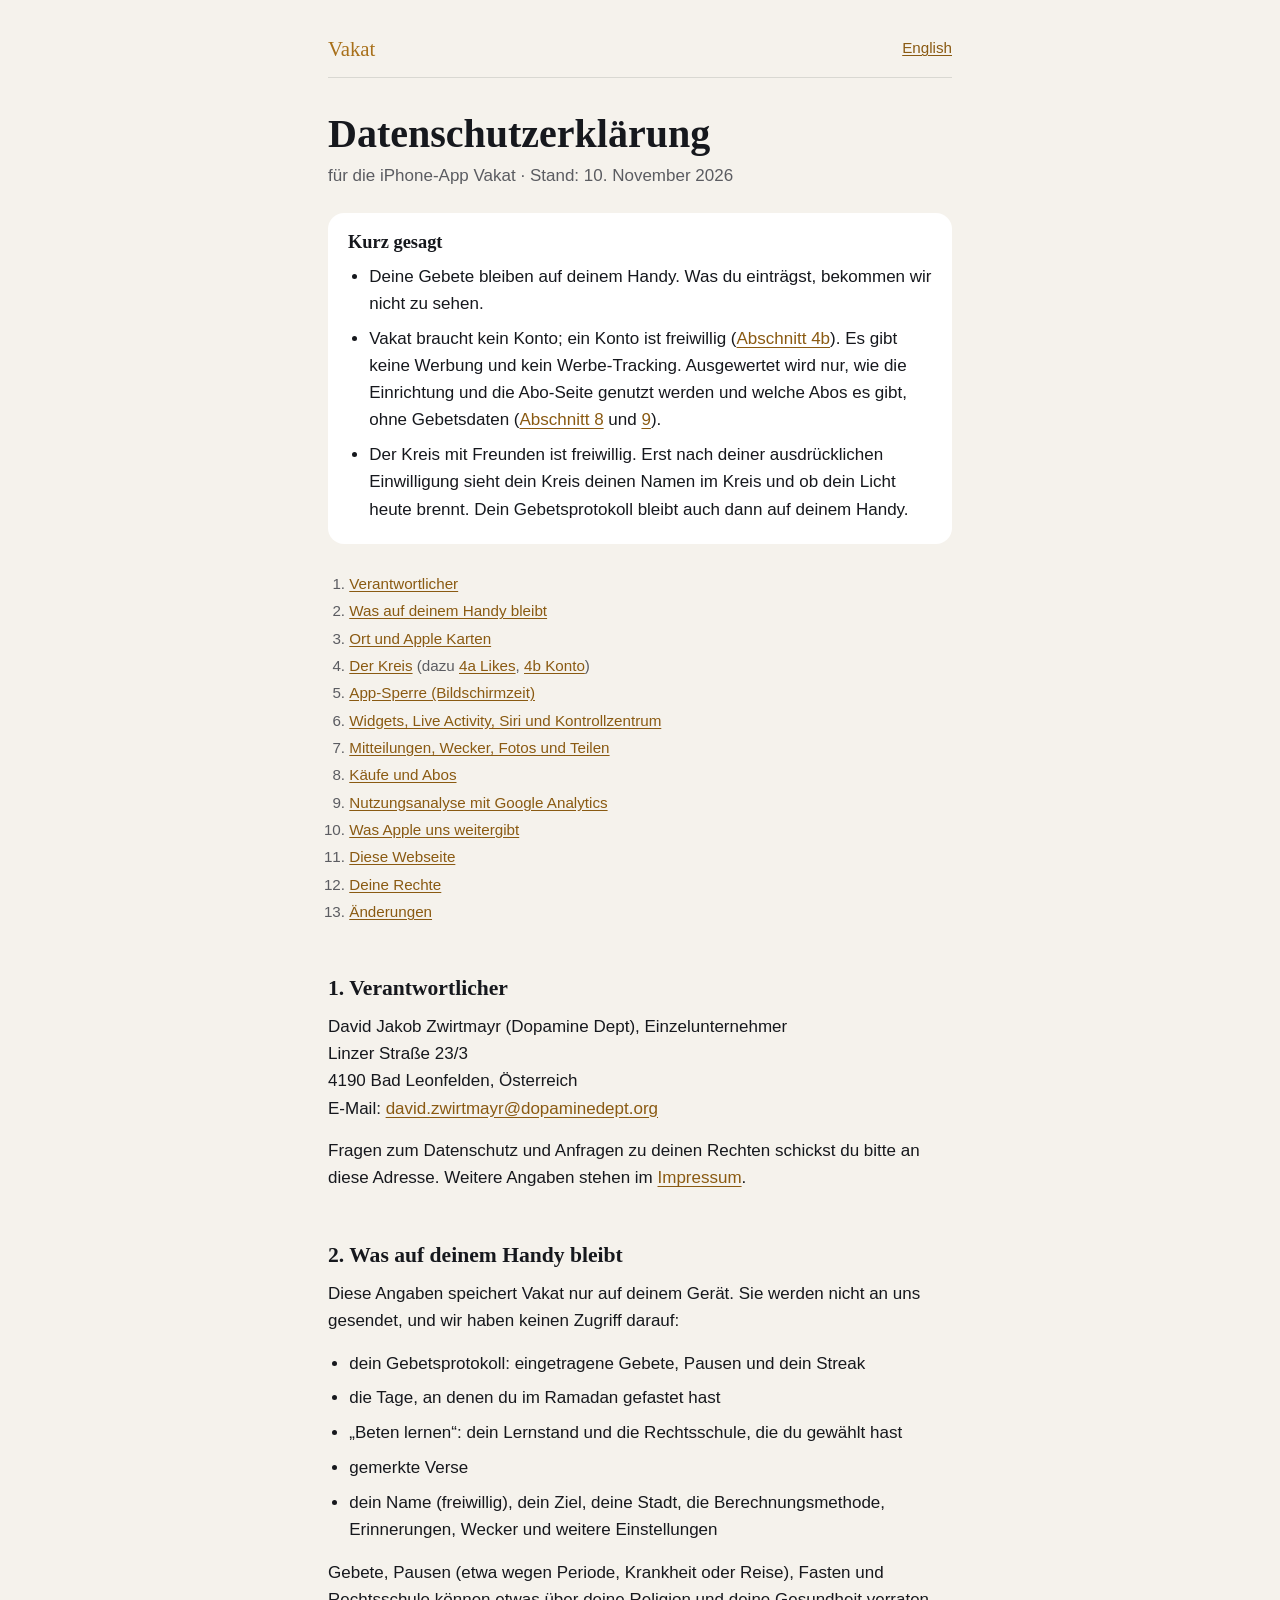
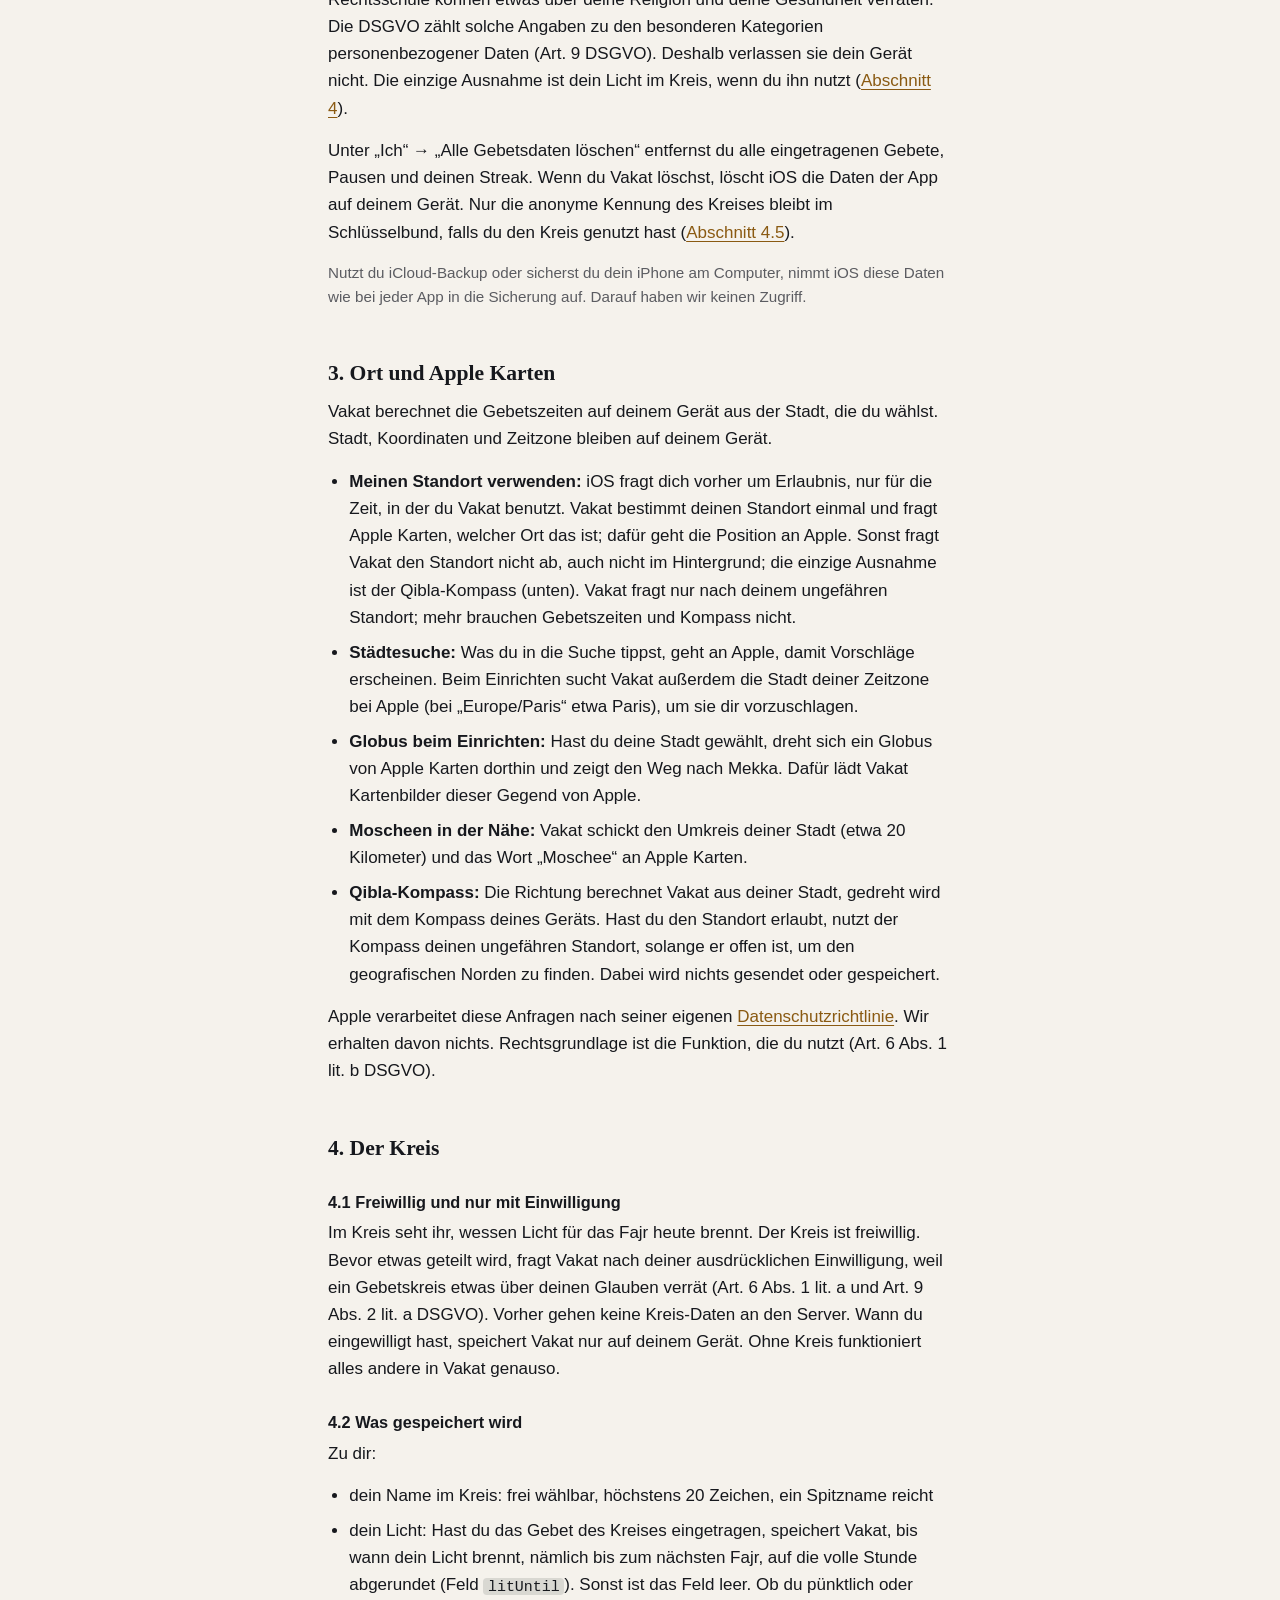
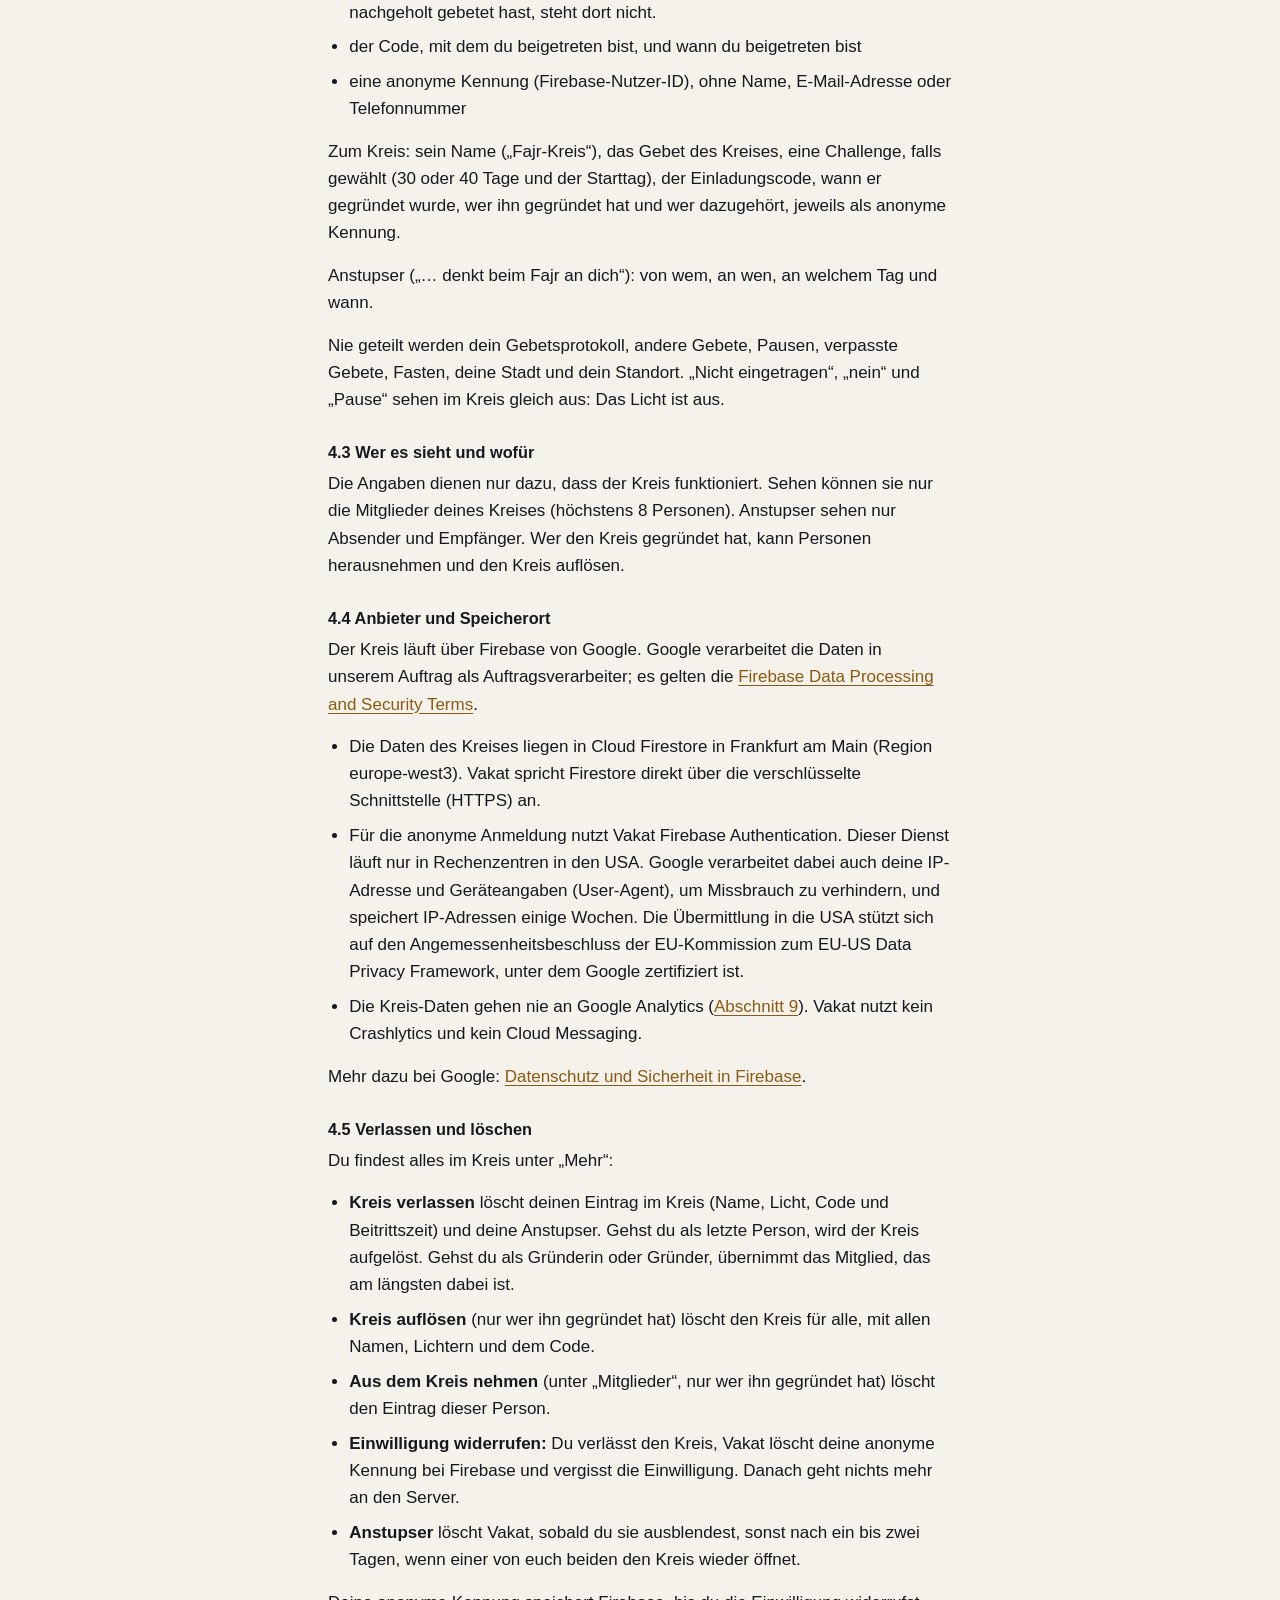
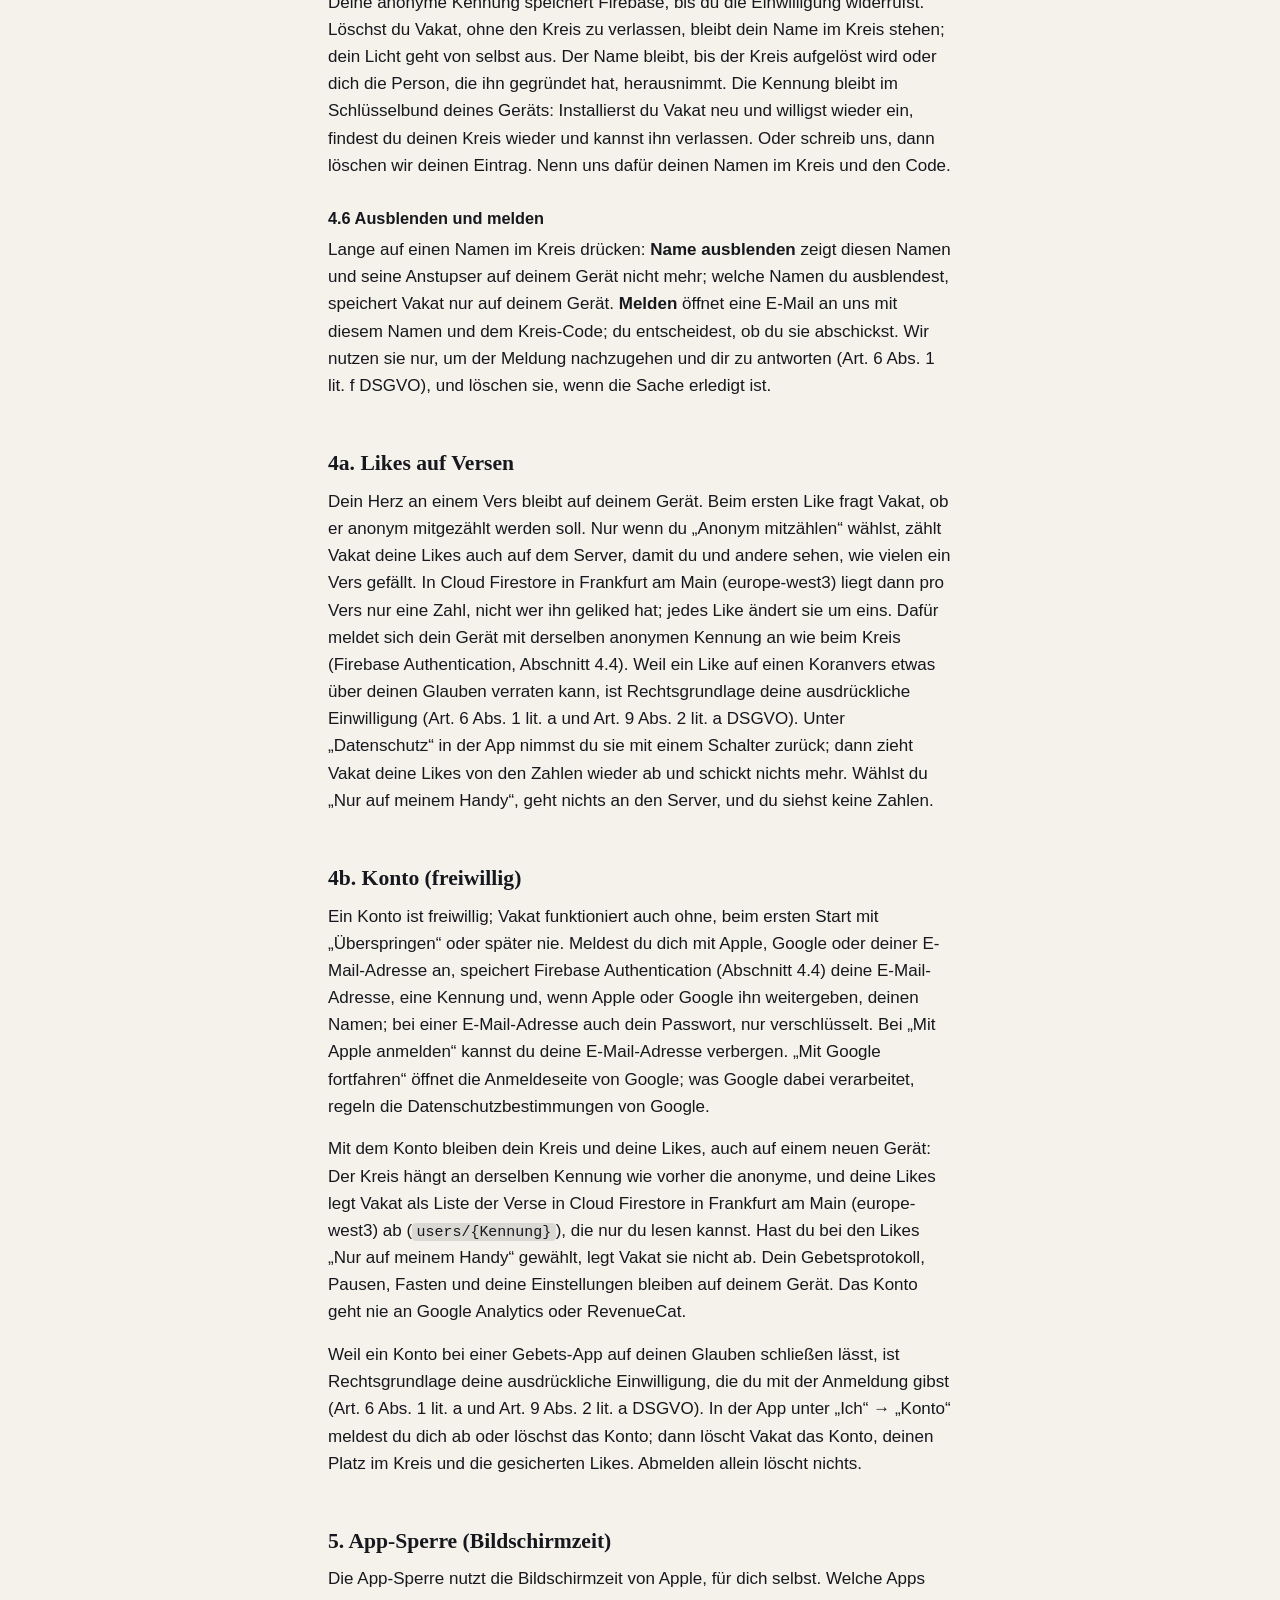
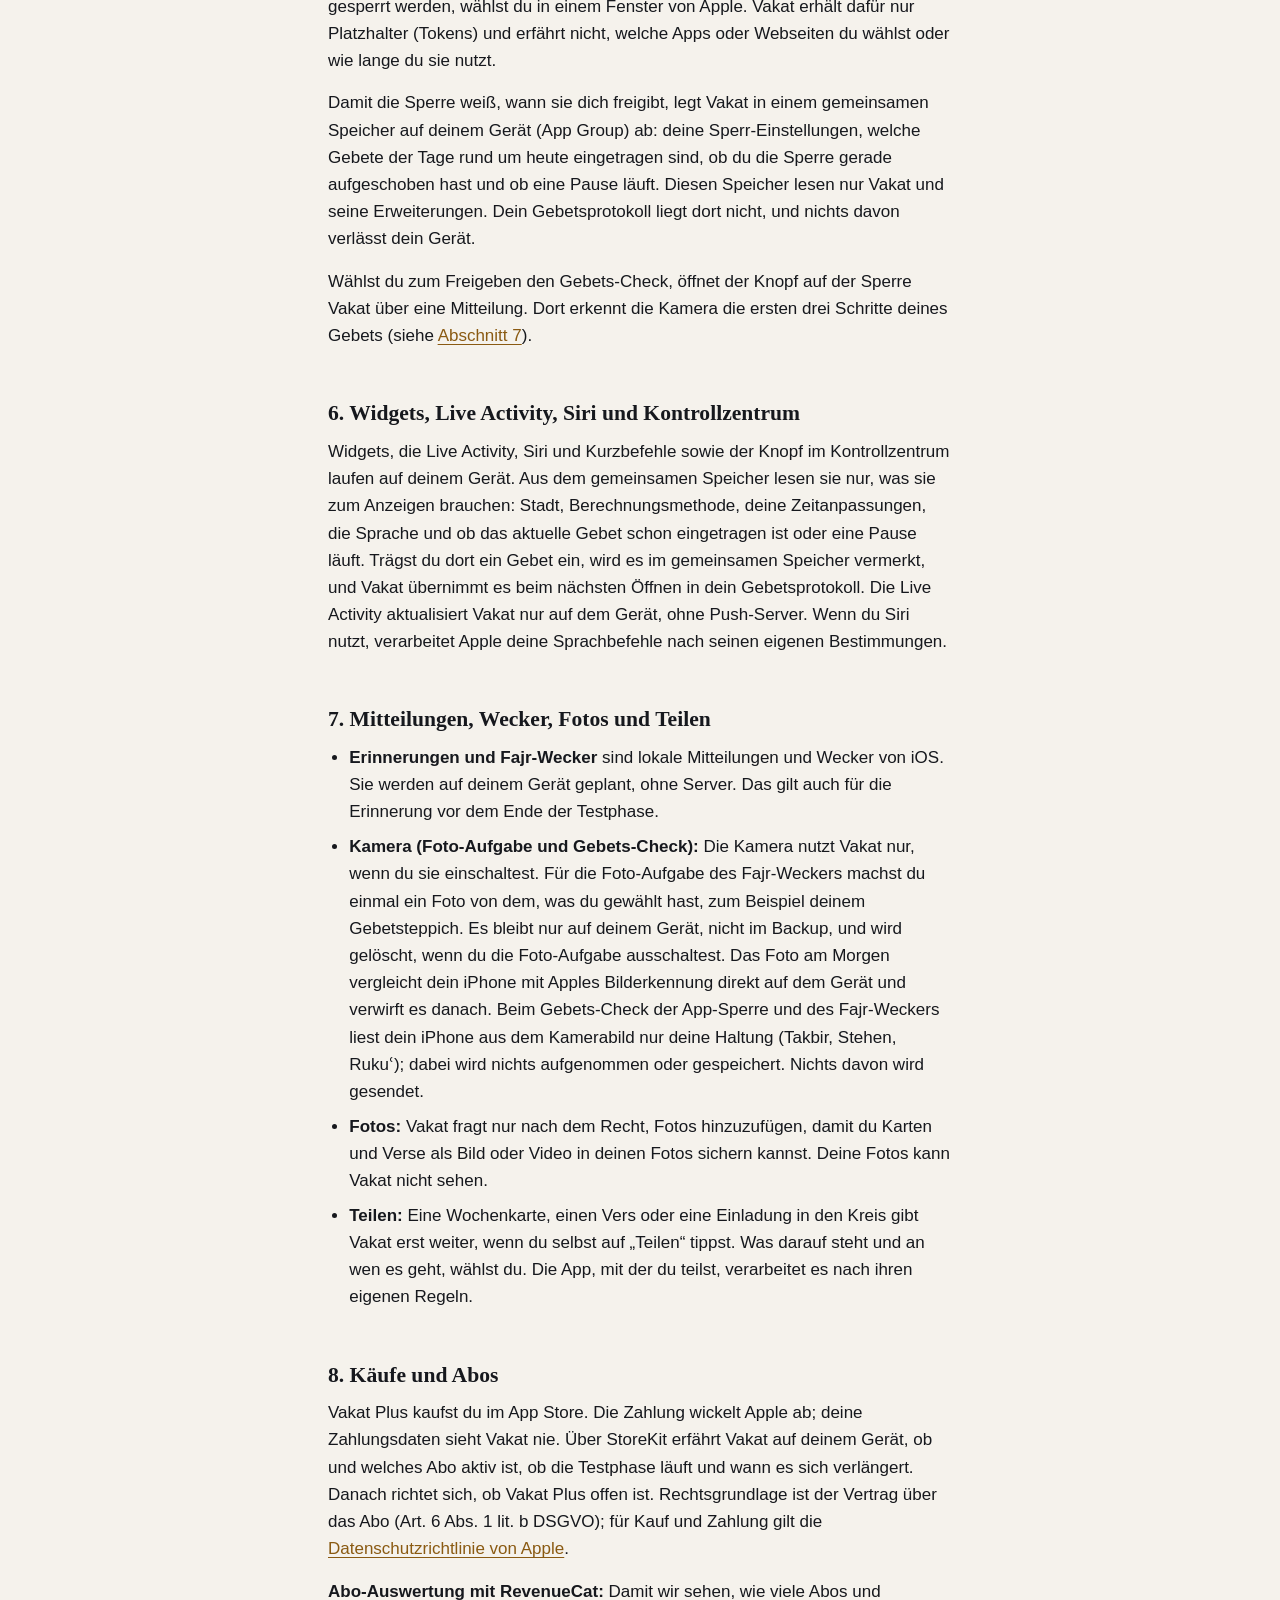
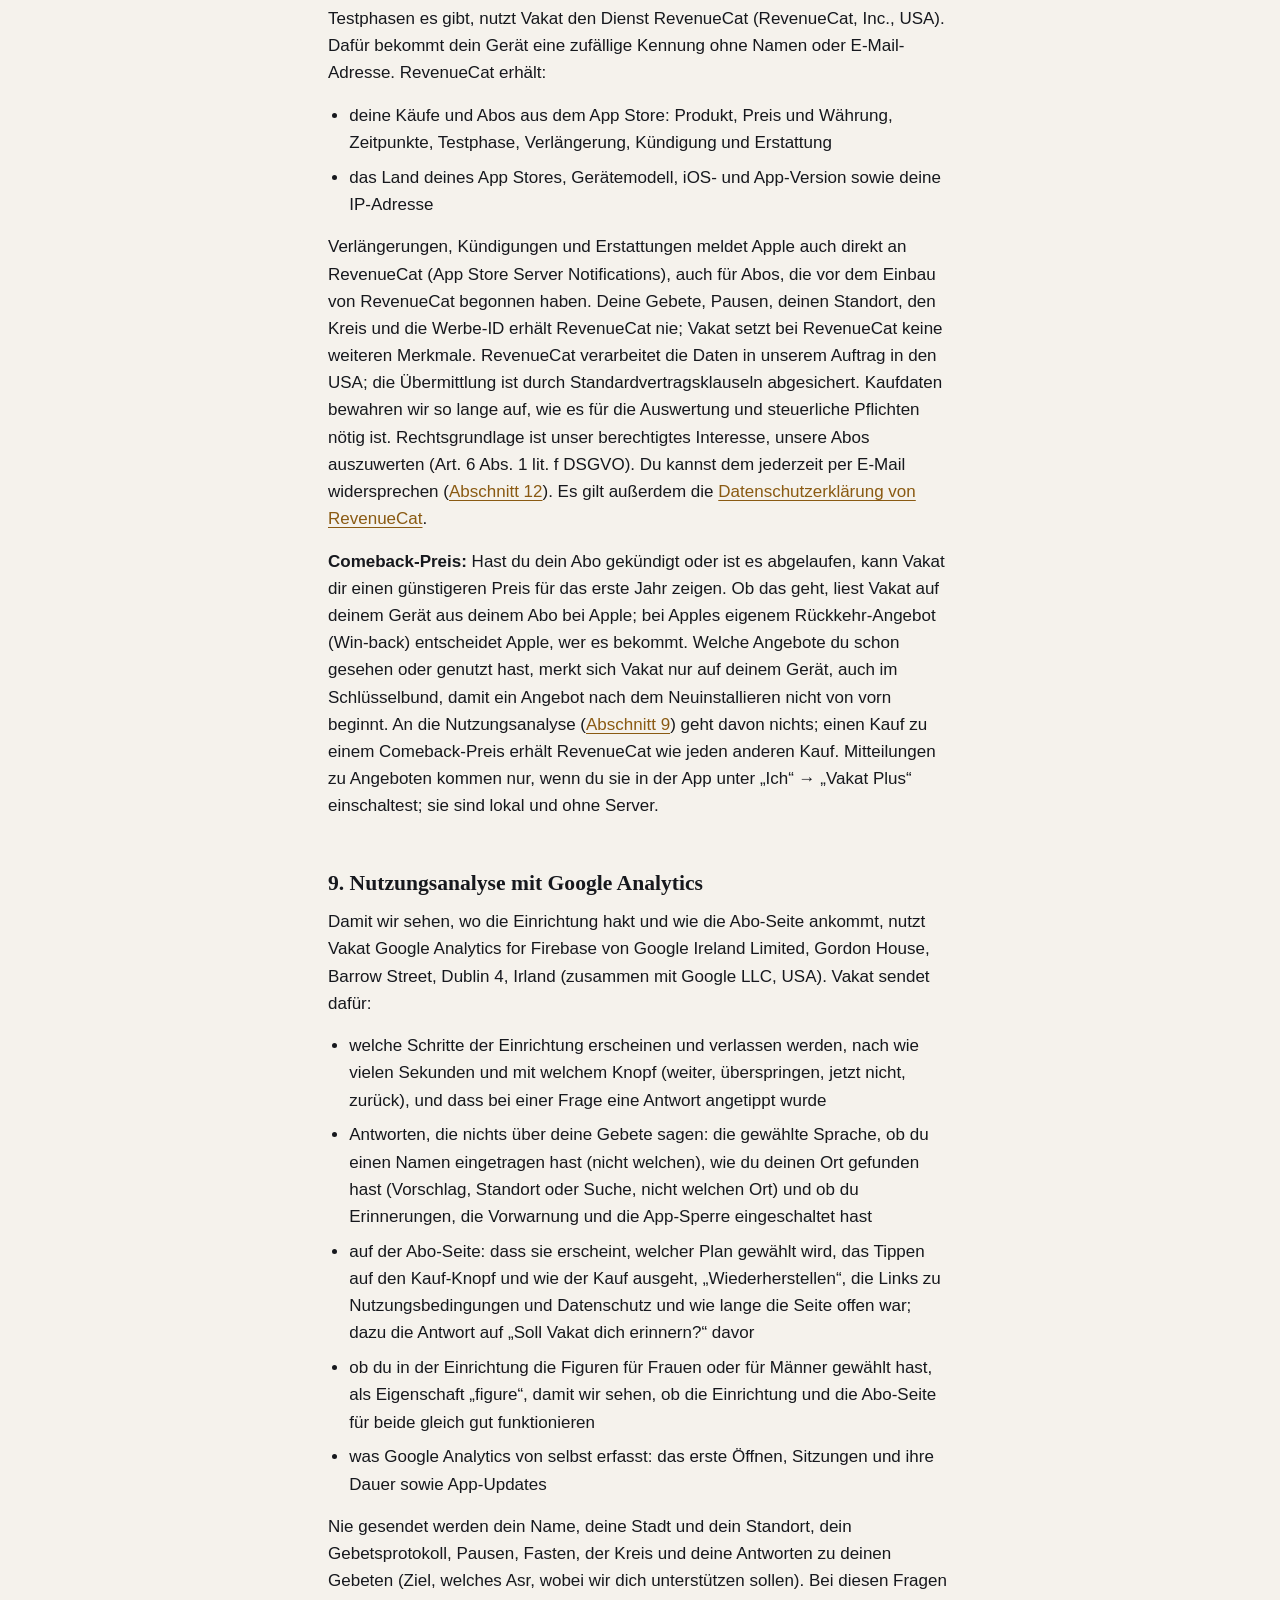
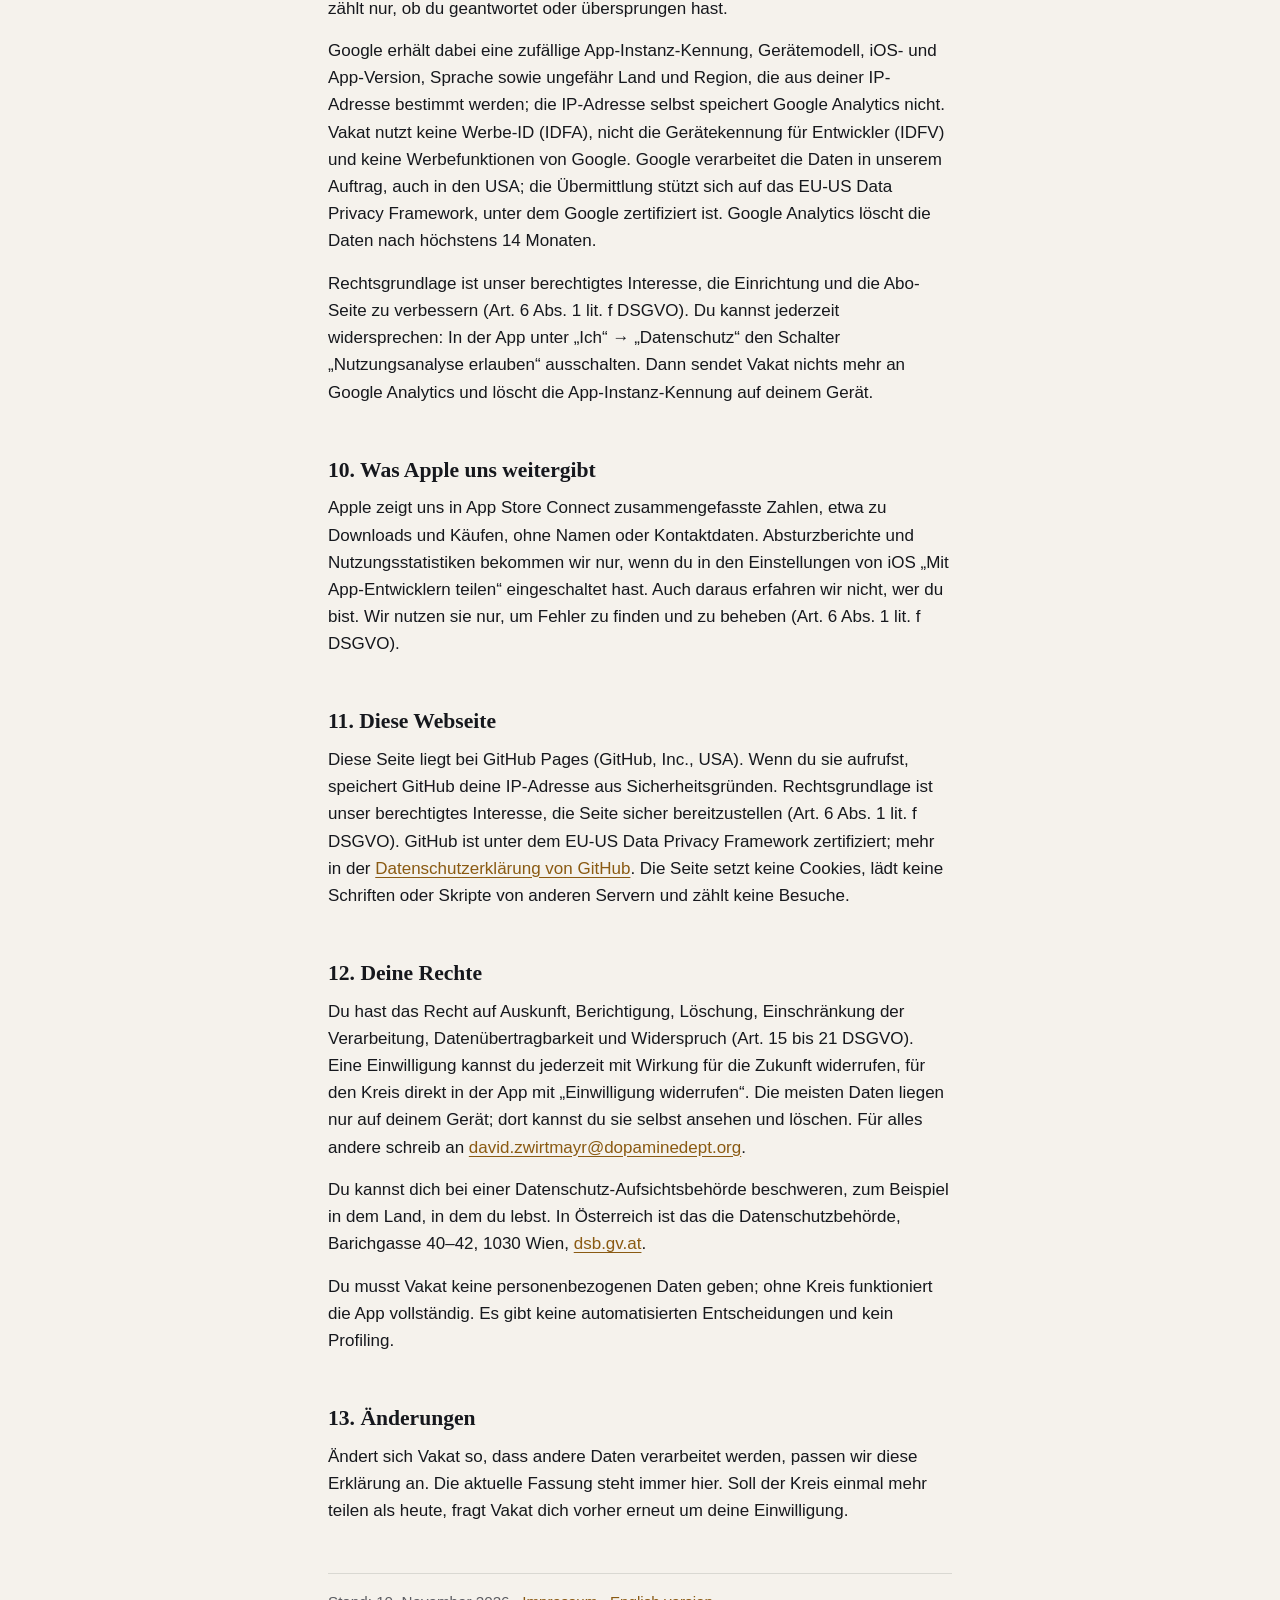
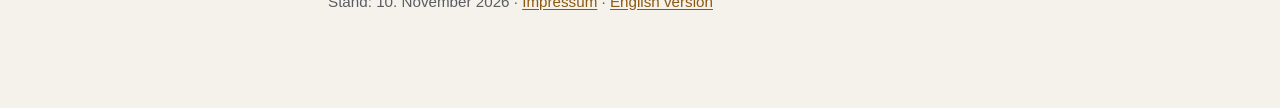
==== datenschutz/index.html @ a8df10bc "Datenschutz: Kamera (Foto-Aufgabe, Gebets-Check) und Comeback-Preis Abschnitt 5 und 7: Gebets-Check " ====
<!doctype html>
<html lang="de">
<head>
<meta charset="utf-8">
<meta name="viewport" content="width=device-width, initial-scale=1">
<meta name="color-scheme" content="light dark">
<title>Datenschutzerklärung · Vakat</title>
<meta name="description" content="Datenschutzerklärung der App Vakat: Deine Gebete bleiben auf deinem Handy. Kein Konto nötig, keine Werbung, kein Werbe-Tracking.">
<link rel="canonical" href="https://davzwi.github.io/vakat/datenschutz/">
<link rel="alternate" hreflang="de" href="https://davzwi.github.io/vakat/datenschutz/">
<link rel="alternate" hreflang="en" href="https://davzwi.github.io/vakat/privacy/">
<link rel="alternate" hreflang="x-default" href="https://davzwi.github.io/vakat/privacy/">
<link rel="icon" href="data:image/svg+xml,%3Csvg xmlns='http://www.w3.org/2000/svg' viewBox='0 0 64 64'%3E%3Crect width='64' height='64' rx='14' fill='%231a1c22'/%3E%3Ccircle cx='30' cy='32' r='16' fill='%23f2c879'/%3E%3Ccircle cx='37' cy='27' r='14' fill='%231a1c22'/%3E%3C/svg%3E">
<link rel="stylesheet" href="../style.css">
</head>
<body>
<div class="page">

<header class="top">
  <a class="brand" href="../">Vakat</a>
  <a class="lang" href="../privacy/" hreflang="en" lang="en">English</a>
</header>

<main>
<h1>Datenschutz&shy;erklärung</h1>
<p class="meta">für die iPhone-App Vakat · Stand: 10. November 2026</p>

<section class="summary" aria-labelledby="kurz">
  <h2 id="kurz">Kurz gesagt</h2>
  <ul>
    <li>Deine Gebete bleiben auf deinem Handy. Was du einträgst, bekommen wir nicht zu sehen.</li>
    <li>Vakat braucht kein Konto; ein Konto ist freiwillig (<a href="#konto">Abschnitt 4b</a>). Es gibt keine Werbung und kein Werbe-Tracking. Ausgewertet wird nur, wie die Einrichtung und die Abo-Seite genutzt werden und welche Abos es gibt, ohne Gebetsdaten (<a href="#kaeufe">Abschnitt 8</a> und <a href="#analyse">9</a>).</li>
    <li>Der Kreis mit Freunden ist freiwillig. Erst nach deiner ausdrücklichen Einwilligung sieht dein Kreis deinen Namen im Kreis und ob dein Licht heute brennt. Dein Gebetsprotokoll bleibt auch dann auf deinem Handy.</li>
  </ul>
</section>

<nav class="toc" aria-label="Inhalt">
  <ol>
    <li><a href="#verantwortlich">Verantwortlicher</a></li>
    <li><a href="#geraet">Was auf deinem Handy bleibt</a></li>
    <li><a href="#ort">Ort und Apple Karten</a></li>
    <li><a href="#kreis">Der Kreis</a> (dazu <a href="#likes">4a Likes</a>, <a href="#konto">4b Konto</a>)</li>
    <li><a href="#sperre">App-Sperre (Bildschirmzeit)</a></li>
    <li><a href="#widgets">Widgets, Live Activity, Siri und Kontrollzentrum</a></li>
    <li><a href="#mitteilungen">Mitteilungen, Wecker, Fotos und Teilen</a></li>
    <li><a href="#kaeufe">Käufe und Abos</a></li>
    <li><a href="#analyse">Nutzungsanalyse mit Google Analytics</a></li>
    <li><a href="#apple">Was Apple uns weitergibt</a></li>
    <li><a href="#webseite">Diese Webseite</a></li>
    <li><a href="#rechte">Deine Rechte</a></li>
    <li><a href="#aenderungen">Änderungen</a></li>
  </ol>
</nav>

<h2 id="verantwortlich">1. Verantwortlicher</h2>
<address>
  David Jakob Zwirtmayr (Dopamine Dept), Einzelunternehmer<br>
  Linzer Straße 23/3<br>
  4190 Bad Leonfelden, Österreich<br>
  E-Mail: <a href="mailto:david.zwirtmayr@dopaminedept.org">david.zwirtmayr@dopaminedept.org</a>
</address>
<p>Fragen zum Datenschutz und Anfragen zu deinen Rechten schickst du bitte an diese Adresse. Weitere Angaben stehen im <a href="https://dopaminedept.org/impressum">Impressum</a>.</p>

<h2 id="geraet">2. Was auf deinem Handy bleibt</h2>
<p>Diese Angaben speichert Vakat nur auf deinem Gerät. Sie werden nicht an uns gesendet, und wir haben keinen Zugriff darauf:</p>
<ul>
  <li>dein Gebetsprotokoll: eingetragene Gebete, Pausen und dein Streak</li>
  <li>die Tage, an denen du im Ramadan gefastet hast</li>
  <li>„Beten lernen“: dein Lernstand und die Rechtsschule, die du gewählt hast</li>
  <li>gemerkte Verse</li>
  <li>dein Name (freiwillig), dein Ziel, deine Stadt, die Berechnungsmethode, Erinnerungen, Wecker und weitere Einstellungen</li>
</ul>
<p>Gebete, Pausen (etwa wegen Periode, Krankheit oder Reise), Fasten und Rechtsschule können etwas über deine Religion und deine Gesundheit verraten. Die DSGVO zählt solche Angaben zu den besonderen Kategorien personenbezogener Daten (Art. 9 DSGVO). Deshalb verlassen sie dein Gerät nicht. Die einzige Ausnahme ist dein Licht im Kreis, wenn du ihn nutzt (<a href="#kreis">Abschnitt 4</a>).</p>
<p>Unter „Ich“ → „Alle Gebetsdaten löschen“ entfernst du alle eingetragenen Gebete, Pausen und deinen Streak. Wenn du Vakat löschst, löscht iOS die Daten der App auf deinem Gerät. Nur die anonyme Kennung des Kreises bleibt im Schlüsselbund, falls du den Kreis genutzt hast (<a href="#loeschen">Abschnitt 4.5</a>).</p>
<p class="note">Nutzt du iCloud-Backup oder sicherst du dein iPhone am Computer, nimmt iOS diese Daten wie bei jeder App in die Sicherung auf. Darauf haben wir keinen Zugriff.</p>

<h2 id="ort">3. Ort und Apple Karten</h2>
<p>Vakat berechnet die Gebetszeiten auf deinem Gerät aus der Stadt, die du wählst. Stadt, Koordinaten und Zeitzone bleiben auf deinem Gerät.</p>
<ul>
  <li><strong>Meinen Standort verwenden:</strong> iOS fragt dich vorher um Erlaubnis, nur für die Zeit, in der du Vakat benutzt. Vakat bestimmt deinen Standort einmal und fragt Apple Karten, welcher Ort das ist; dafür geht die Position an Apple. Sonst fragt Vakat den Standort nicht ab, auch nicht im Hintergrund; die einzige Ausnahme ist der Qibla-Kompass (unten). Vakat fragt nur nach deinem ungefähren Standort; mehr brauchen Gebetszeiten und Kompass nicht.</li>
  <li><strong>Städtesuche:</strong> Was du in die Suche tippst, geht an Apple, damit Vorschläge erscheinen. Beim Einrichten sucht Vakat außerdem die Stadt deiner Zeitzone bei Apple (bei „Europe/Paris“ etwa Paris), um sie dir vorzuschlagen.</li>
  <li><strong>Globus beim Einrichten:</strong> Hast du deine Stadt gewählt, dreht sich ein Globus von Apple Karten dorthin und zeigt den Weg nach Mekka. Dafür lädt Vakat Kartenbilder dieser Gegend von Apple.</li>
  <li><strong>Moscheen in der Nähe:</strong> Vakat schickt den Umkreis deiner Stadt (etwa 20 Kilometer) und das Wort „Moschee“ an Apple Karten.</li>
  <li><strong>Qibla-Kompass:</strong> Die Richtung berechnet Vakat aus deiner Stadt, gedreht wird mit dem Kompass deines Geräts. Hast du den Standort erlaubt, nutzt der Kompass deinen ungefähren Standort, solange er offen ist, um den geografischen Norden zu finden. Dabei wird nichts gesendet oder gespeichert.</li>
</ul>
<p>Apple verarbeitet diese Anfragen nach seiner eigenen <a href="https://www.apple.com/legal/privacy/de-ww/">Datenschutzrichtlinie</a>. Wir erhalten davon nichts. Rechtsgrundlage ist die Funktion, die du nutzt (Art. 6 Abs. 1 lit. b DSGVO).</p>

<h2 id="kreis">4. Der Kreis</h2>

<h3 id="einwilligung">4.1 Freiwillig und nur mit Einwilligung</h3>
<p>Im Kreis seht ihr, wessen Licht für das Fajr heute brennt. Der Kreis ist freiwillig. Bevor etwas geteilt wird, fragt Vakat nach deiner ausdrücklichen Einwilligung, weil ein Gebetskreis etwas über deinen Glauben verrät (Art. 6 Abs. 1 lit. a und Art. 9 Abs. 2 lit. a DSGVO). Vorher gehen keine Kreis-Daten an den Server. Wann du eingewilligt hast, speichert Vakat nur auf deinem Gerät. Ohne Kreis funktioniert alles andere in Vakat genauso.</p>

<h3 id="gespeichert">4.2 Was gespeichert wird</h3>
<p>Zu dir:</p>
<ul>
  <li>dein Name im Kreis: frei wählbar, höchstens 20 Zeichen, ein Spitzname reicht</li>
  <li>dein Licht: Hast du das Gebet des Kreises eingetragen, speichert Vakat, bis wann dein Licht brennt, nämlich bis zum nächsten Fajr, auf die volle Stunde abgerundet (Feld <code>litUntil</code>). Sonst ist das Feld leer. Ob du pünktlich oder nachgeholt gebetet hast, steht dort nicht.</li>
  <li>der Code, mit dem du beigetreten bist, und wann du beigetreten bist</li>
  <li>eine anonyme Kennung (Firebase-Nutzer-ID), ohne Name, E-Mail-Adresse oder Telefonnummer</li>
</ul>
<p>Zum Kreis: sein Name („Fajr-Kreis“), das Gebet des Kreises, eine Challenge, falls gewählt (30 oder 40 Tage und der Starttag), der Einladungscode, wann er gegründet wurde, wer ihn gegründet hat und wer dazugehört, jeweils als anonyme Kennung.</p>
<p>Anstupser („… denkt beim Fajr an dich“): von wem, an wen, an welchem Tag und wann.</p>
<p>Nie geteilt werden dein Gebetsprotokoll, andere Gebete, Pausen, verpasste Gebete, Fasten, deine Stadt und dein Standort. „Nicht eingetragen“, „nein“ und „Pause“ sehen im Kreis gleich aus: Das Licht ist aus.</p>

<h3 id="sichtbar">4.3 Wer es sieht und wofür</h3>
<p>Die Angaben dienen nur dazu, dass der Kreis funktioniert. Sehen können sie nur die Mitglieder deines Kreises (höchstens 8 Personen). Anstupser sehen nur Absender und Empfänger. Wer den Kreis gegründet hat, kann Personen herausnehmen und den Kreis auflösen.</p>

<h3 id="anbieter">4.4 Anbieter und Speicherort</h3>
<p>Der Kreis läuft über Firebase von Google. Google verarbeitet die Daten in unserem Auftrag als Auftragsverarbeiter; es gelten die <a href="https://firebase.google.com/terms/data-processing-terms">Firebase Data Processing and Security Terms</a>.</p>
<ul>
  <li>Die Daten des Kreises liegen in Cloud Firestore in Frankfurt am Main (Region europe-west3). Vakat spricht Firestore direkt über die verschlüsselte Schnittstelle (HTTPS) an.</li>
  <li>Für die anonyme Anmeldung nutzt Vakat Firebase Authentication. Dieser Dienst läuft nur in Rechenzentren in den USA. Google verarbeitet dabei auch deine IP-Adresse und Geräteangaben (User-Agent), um Missbrauch zu verhindern, und speichert IP-Adressen einige Wochen. Die Übermittlung in die USA stützt sich auf den Angemessenheitsbeschluss der EU-Kommission zum EU-US Data Privacy Framework, unter dem Google zertifiziert ist.</li>
  <li>Die Kreis-Daten gehen nie an Google Analytics (<a href="#analyse">Abschnitt 9</a>). Vakat nutzt kein Crashlytics und kein Cloud Messaging.</li>
</ul>
<p>Mehr dazu bei Google: <a href="https://firebase.google.com/support/privacy">Datenschutz und Sicherheit in Firebase</a>.</p>

<h3 id="loeschen">4.5 Verlassen und löschen</h3>
<p>Du findest alles im Kreis unter „Mehr“:</p>
<ul>
  <li><strong>Kreis verlassen</strong> löscht deinen Eintrag im Kreis (Name, Licht, Code und Beitrittszeit) und deine Anstupser. Gehst du als letzte Person, wird der Kreis aufgelöst. Gehst du als Gründerin oder Gründer, übernimmt das Mitglied, das am längsten dabei ist.</li>
  <li><strong>Kreis auflösen</strong> (nur wer ihn gegründet hat) löscht den Kreis für alle, mit allen Namen, Lichtern und dem Code.</li>
  <li><strong>Aus dem Kreis nehmen</strong> (unter „Mitglieder“, nur wer ihn gegründet hat) löscht den Eintrag dieser Person.</li>
  <li><strong>Einwilligung widerrufen:</strong> Du verlässt den Kreis, Vakat löscht deine anonyme Kennung bei Firebase und vergisst die Einwilligung. Danach geht nichts mehr an den Server.</li>
  <li><strong>Anstupser</strong> löscht Vakat, sobald du sie ausblendest, sonst nach ein bis zwei Tagen, wenn einer von euch beiden den Kreis wieder öffnet.</li>
</ul>
<p>Deine anonyme Kennung speichert Firebase, bis du die Einwilligung widerrufst. Löschst du Vakat, ohne den Kreis zu verlassen, bleibt dein Name im Kreis stehen; dein Licht geht von selbst aus. Der Name bleibt, bis der Kreis aufgelöst wird oder dich die Person, die ihn gegründet hat, herausnimmt. Die Kennung bleibt im Schlüsselbund deines Geräts: Installierst du Vakat neu und willigst wieder ein, findest du deinen Kreis wieder und kannst ihn verlassen. Oder schreib uns, dann löschen wir deinen Eintrag. Nenn uns dafür deinen Namen im Kreis und den Code.</p>

<h3 id="melden">4.6 Ausblenden und melden</h3>
<p>Lange auf einen Namen im Kreis drücken: <strong>Name ausblenden</strong> zeigt diesen Namen und seine Anstupser auf deinem Gerät nicht mehr; welche Namen du ausblendest, speichert Vakat nur auf deinem Gerät. <strong>Melden</strong> öffnet eine E-Mail an uns mit diesem Namen und dem Kreis-Code; du entscheidest, ob du sie abschickst. Wir nutzen sie nur, um der Meldung nachzugehen und dir zu antworten (Art. 6 Abs. 1 lit. f DSGVO), und löschen sie, wenn die Sache erledigt ist.</p>

<h2 id="likes">4a. Likes auf Versen</h2>
<p>Dein Herz an einem Vers bleibt auf deinem Gerät. Beim ersten Like fragt Vakat, ob er anonym mitgezählt werden soll. Nur wenn du „Anonym mitzählen“ wählst, zählt Vakat deine Likes auch auf dem Server, damit du und andere sehen, wie vielen ein Vers gefällt. In Cloud Firestore in Frankfurt am Main (europe-west3) liegt dann pro Vers nur eine Zahl, nicht wer ihn geliked hat; jedes Like ändert sie um eins. Dafür meldet sich dein Gerät mit derselben anonymen Kennung an wie beim Kreis (Firebase Authentication, Abschnitt 4.4). Weil ein Like auf einen Koranvers etwas über deinen Glauben verraten kann, ist Rechtsgrundlage deine ausdrückliche Einwilligung (Art. 6 Abs. 1 lit. a und Art. 9 Abs. 2 lit. a DSGVO). Unter „Datenschutz“ in der App nimmst du sie mit einem Schalter zurück; dann zieht Vakat deine Likes von den Zahlen wieder ab und schickt nichts mehr. Wählst du „Nur auf meinem Handy“, geht nichts an den Server, und du siehst keine Zahlen.</p>

<h2 id="konto">4b. Konto (freiwillig)</h2>
<p>Ein Konto ist freiwillig; Vakat funktioniert auch ohne, beim ersten Start mit „Überspringen“ oder später nie. Meldest du dich mit Apple, Google oder deiner E-Mail-Adresse an, speichert Firebase Authentication (Abschnitt 4.4) deine E-Mail-Adresse, eine Kennung und, wenn Apple oder Google ihn weitergeben, deinen Namen; bei einer E-Mail-Adresse auch dein Passwort, nur verschlüsselt. Bei „Mit Apple anmelden“ kannst du deine E-Mail-Adresse verbergen. „Mit Google fortfahren“ öffnet die Anmeldeseite von Google; was Google dabei verarbeitet, regeln die Datenschutzbestimmungen von Google.</p>
<p>Mit dem Konto bleiben dein Kreis und deine Likes, auch auf einem neuen Gerät: Der Kreis hängt an derselben Kennung wie vorher die anonyme, und deine Likes legt Vakat als Liste der Verse in Cloud Firestore in Frankfurt am Main (europe-west3) ab (<code>users/{Kennung}</code>), die nur du lesen kannst. Hast du bei den Likes „Nur auf meinem Handy“ gewählt, legt Vakat sie nicht ab. Dein Gebetsprotokoll, Pausen, Fasten und deine Einstellungen bleiben auf deinem Gerät. Das Konto geht nie an Google Analytics oder RevenueCat.</p>
<p>Weil ein Konto bei einer Gebets-App auf deinen Glauben schließen lässt, ist Rechtsgrundlage deine ausdrückliche Einwilligung, die du mit der Anmeldung gibst (Art. 6 Abs. 1 lit. a und Art. 9 Abs. 2 lit. a DSGVO). In der App unter „Ich“ → „Konto“ meldest du dich ab oder löschst das Konto; dann löscht Vakat das Konto, deinen Platz im Kreis und die gesicherten Likes. Abmelden allein löscht nichts.</p>

<h2 id="sperre">5. App-Sperre (Bildschirmzeit)</h2>
<p>Die App-Sperre nutzt die Bildschirmzeit von Apple, für dich selbst. Welche Apps gesperrt werden, wählst du in einem Fenster von Apple. Vakat erhält dafür nur Platzhalter (Tokens) und erfährt nicht, welche Apps oder Webseiten du wählst oder wie lange du sie nutzt.</p>
<p>Damit die Sperre weiß, wann sie dich freigibt, legt Vakat in einem gemeinsamen Speicher auf deinem Gerät (App Group) ab: deine Sperr-Einstellungen, welche Gebete der Tage rund um heute eingetragen sind, ob du die Sperre gerade aufgeschoben hast und ob eine Pause läuft. Diesen Speicher lesen nur Vakat und seine Erweiterungen. Dein Gebetsprotokoll liegt dort nicht, und nichts davon verlässt dein Gerät.</p>
<p>Wählst du zum Freigeben den Gebets-Check, öffnet der Knopf auf der Sperre Vakat über eine Mitteilung. Dort erkennt die Kamera die ersten drei Schritte deines Gebets (siehe <a href="#mitteilungen">Abschnitt 7</a>).</p>

<h2 id="widgets">6. Widgets, Live Activity, Siri und Kontrollzentrum</h2>
<p>Widgets, die Live Activity, Siri und Kurzbefehle sowie der Knopf im Kontrollzentrum laufen auf deinem Gerät. Aus dem gemeinsamen Speicher lesen sie nur, was sie zum Anzeigen brauchen: Stadt, Berechnungsmethode, deine Zeitanpassungen, die Sprache und ob das aktuelle Gebet schon eingetragen ist oder eine Pause läuft. Trägst du dort ein Gebet ein, wird es im gemeinsamen Speicher vermerkt, und Vakat übernimmt es beim nächsten Öffnen in dein Gebetsprotokoll. Die Live Activity aktualisiert Vakat nur auf dem Gerät, ohne Push-Server. Wenn du Siri nutzt, verarbeitet Apple deine Sprachbefehle nach seinen eigenen Bestimmungen.</p>

<h2 id="mitteilungen">7. Mitteilungen, Wecker, Fotos und Teilen</h2>
<ul>
  <li><strong>Erinnerungen und Fajr-Wecker</strong> sind lokale Mitteilungen und Wecker von iOS. Sie werden auf deinem Gerät geplant, ohne Server. Das gilt auch für die Erinnerung vor dem Ende der Testphase.</li>
  <li><strong>Kamera (Foto-Aufgabe und Gebets-Check):</strong> Die Kamera nutzt Vakat nur, wenn du sie einschaltest. Für die Foto-Aufgabe des Fajr-Weckers machst du einmal ein Foto von dem, was du gewählt hast, zum Beispiel deinem Gebetsteppich. Es bleibt nur auf deinem Gerät, nicht im Backup, und wird gelöscht, wenn du die Foto-Aufgabe ausschaltest. Das Foto am Morgen vergleicht dein iPhone mit Apples Bilderkennung direkt auf dem Gerät und verwirft es danach. Beim Gebets-Check der App-Sperre und des Fajr-Weckers liest dein iPhone aus dem Kamerabild nur deine Haltung (Takbir, Stehen, Rukuʿ); dabei wird nichts aufgenommen oder gespeichert. Nichts davon wird gesendet.</li>
  <li><strong>Fotos:</strong> Vakat fragt nur nach dem Recht, Fotos hinzuzufügen, damit du Karten und Verse als Bild oder Video in deinen Fotos sichern kannst. Deine Fotos kann Vakat nicht sehen.</li>
  <li><strong>Teilen:</strong> Eine Wochenkarte, einen Vers oder eine Einladung in den Kreis gibt Vakat erst weiter, wenn du selbst auf „Teilen“ tippst. Was darauf steht und an wen es geht, wählst du. Die App, mit der du teilst, verarbeitet es nach ihren eigenen Regeln.</li>
</ul>

<h2 id="kaeufe">8. Käufe und Abos</h2>
<p>Vakat Plus kaufst du im App Store. Die Zahlung wickelt Apple ab; deine Zahlungsdaten sieht Vakat nie. Über StoreKit erfährt Vakat auf deinem Gerät, ob und welches Abo aktiv ist, ob die Testphase läuft und wann es sich verlängert. Danach richtet sich, ob Vakat Plus offen ist. Rechtsgrundlage ist der Vertrag über das Abo (Art. 6 Abs. 1 lit. b DSGVO); für Kauf und Zahlung gilt die <a href="https://www.apple.com/legal/privacy/de-ww/">Datenschutzrichtlinie von Apple</a>.</p>
<p><strong>Abo-Auswertung mit RevenueCat:</strong> Damit wir sehen, wie viele Abos und Testphasen es gibt, nutzt Vakat den Dienst RevenueCat (RevenueCat, Inc., USA). Dafür bekommt dein Gerät eine zufällige Kennung ohne Namen oder E-Mail-Adresse. RevenueCat erhält:</p>
<ul>
  <li>deine Käufe und Abos aus dem App Store: Produkt, Preis und Währung, Zeitpunkte, Testphase, Verlängerung, Kündigung und Erstattung</li>
  <li>das Land deines App Stores, Gerätemodell, iOS- und App-Version sowie deine IP-Adresse</li>
</ul>
<p>Verlängerungen, Kündigungen und Erstattungen meldet Apple auch direkt an RevenueCat (App Store Server Notifications), auch für Abos, die vor dem Einbau von RevenueCat begonnen haben. Deine Gebete, Pausen, deinen Standort, den Kreis und die Werbe-ID erhält RevenueCat nie; Vakat setzt bei RevenueCat keine weiteren Merkmale. RevenueCat verarbeitet die Daten in unserem Auftrag in den USA; die Übermittlung ist durch Standardvertragsklauseln abgesichert. Kaufdaten bewahren wir so lange auf, wie es für die Auswertung und steuerliche Pflichten nötig ist. Rechtsgrundlage ist unser berechtigtes Interesse, unsere Abos auszuwerten (Art. 6 Abs. 1 lit. f DSGVO). Du kannst dem jederzeit per E-Mail widersprechen (<a href="#rechte">Abschnitt 12</a>). Es gilt außerdem die <a href="https://www.revenuecat.com/privacy">Datenschutzerklärung von RevenueCat</a>.</p>
<p id="angebote"><strong>Comeback-Preis:</strong> Hast du dein Abo gekündigt oder ist es abgelaufen, kann Vakat dir einen günstigeren Preis für das erste Jahr zeigen. Ob das geht, liest Vakat auf deinem Gerät aus deinem Abo bei Apple; bei Apples eigenem Rückkehr-Angebot (Win-back) entscheidet Apple, wer es bekommt. Welche Angebote du schon gesehen oder genutzt hast, merkt sich Vakat nur auf deinem Gerät, auch im Schlüsselbund, damit ein Angebot nach dem Neuinstallieren nicht von vorn beginnt. An die Nutzungsanalyse (<a href="#analyse">Abschnitt 9</a>) geht davon nichts; einen Kauf zu einem Comeback-Preis erhält RevenueCat wie jeden anderen Kauf. Mitteilungen zu Angeboten kommen nur, wenn du sie in der App unter „Ich“ → „Vakat Plus“ einschaltest; sie sind lokal und ohne Server.</p>
<!-- Erst einfügen, wenn der Signatur-Server läuft (Comeback.signingURL gesetzt), wie „Angebote: Signatur“ in PrivacyView:
<p><strong>Signatur für Aktionsangebote:</strong> Kaufst du einen Comeback-Preis über ein Aktionsangebot, verlangt Apple eine Signatur von uns. Vakat holt sie in diesem Moment von unserem Server bei Google Cloud in Frankfurt am Main (europe-west3). Gesendet werden nur das Abo und das Angebot, kein Name, keine Kennung und keine Gebetsdaten. Google verarbeitet dabei deine IP-Adresse zum Schutz vor Missbrauch; wir speichern nichts davon.</p>
-->

<h2 id="analyse">9. Nutzungsanalyse mit Google Analytics</h2>
<p>Damit wir sehen, wo die Einrichtung hakt und wie die Abo-Seite ankommt, nutzt Vakat Google Analytics for Firebase von Google Ireland Limited, Gordon House, Barrow Street, Dublin 4, Irland (zusammen mit Google LLC, USA). Vakat sendet dafür:</p>
<ul>
  <li>welche Schritte der Einrichtung erscheinen und verlassen werden, nach wie vielen Sekunden und mit welchem Knopf (weiter, überspringen, jetzt nicht, zurück), und dass bei einer Frage eine Antwort angetippt wurde</li>
  <li>Antworten, die nichts über deine Gebete sagen: die gewählte Sprache, ob du einen Namen eingetragen hast (nicht welchen), wie du deinen Ort gefunden hast (Vorschlag, Standort oder Suche, nicht welchen Ort) und ob du Erinnerungen, die Vorwarnung und die App-Sperre eingeschaltet hast</li>
  <li>auf der Abo-Seite: dass sie erscheint, welcher Plan gewählt wird, das Tippen auf den Kauf-Knopf und wie der Kauf ausgeht, „Wiederherstellen“, die Links zu Nutzungsbedingungen und Datenschutz und wie lange die Seite offen war; dazu die Antwort auf „Soll Vakat dich erinnern?“ davor</li>
  <li>ob du in der Einrichtung die Figuren für Frauen oder für Männer gewählt hast, als Eigenschaft „figure“, damit wir sehen, ob die Einrichtung und die Abo-Seite für beide gleich gut funktionieren</li>
  <li>was Google Analytics von selbst erfasst: das erste Öffnen, Sitzungen und ihre Dauer sowie App-Updates</li>
</ul>
<p>Nie gesendet werden dein Name, deine Stadt und dein Standort, dein Gebetsprotokoll, Pausen, Fasten, der Kreis und deine Antworten zu deinen Gebeten (Ziel, welches Asr, wobei wir dich unterstützen sollen). Bei diesen Fragen zählt nur, ob du geantwortet oder übersprungen hast.</p>
<p>Google erhält dabei eine zufällige App-Instanz-Kennung, Gerätemodell, iOS- und App-Version, Sprache sowie ungefähr Land und Region, die aus deiner IP-Adresse bestimmt werden; die IP-Adresse selbst speichert Google Analytics nicht. Vakat nutzt keine Werbe-ID (IDFA), nicht die Gerätekennung für Entwickler (IDFV) und keine Werbefunktionen von Google. Google verarbeitet die Daten in unserem Auftrag, auch in den USA; die Übermittlung stützt sich auf das EU-US Data Privacy Framework, unter dem Google zertifiziert ist. Google Analytics löscht die Daten nach höchstens 14 Monaten.</p>
<p>Rechtsgrundlage ist unser berechtigtes Interesse, die Einrichtung und die Abo-Seite zu verbessern (Art. 6 Abs. 1 lit. f DSGVO). Du kannst jederzeit widersprechen: In der App unter „Ich“ → „Datenschutz“ den Schalter „Nutzungsanalyse erlauben“ ausschalten. Dann sendet Vakat nichts mehr an Google Analytics und löscht die App-Instanz-Kennung auf deinem Gerät.</p>

<h2 id="apple">10. Was Apple uns weitergibt</h2>
<p>Apple zeigt uns in App Store Connect zusammengefasste Zahlen, etwa zu Downloads und Käufen, ohne Namen oder Kontaktdaten. Absturzberichte und Nutzungsstatistiken bekommen wir nur, wenn du in den Einstellungen von iOS „Mit App-Entwicklern teilen“ eingeschaltet hast. Auch daraus erfahren wir nicht, wer du bist. Wir nutzen sie nur, um Fehler zu finden und zu beheben (Art. 6 Abs. 1 lit. f DSGVO).</p>

<h2 id="webseite">11. Diese Webseite</h2>
<p>Diese Seite liegt bei GitHub Pages (GitHub, Inc., USA). Wenn du sie aufrufst, speichert GitHub deine IP-Adresse aus Sicherheitsgründen. Rechtsgrundlage ist unser berechtigtes Interesse, die Seite sicher bereitzustellen (Art. 6 Abs. 1 lit. f DSGVO). GitHub ist unter dem EU-US Data Privacy Framework zertifiziert; mehr in der <a href="https://docs.github.com/de/site-policy/privacy-policies/github-general-privacy-statement">Datenschutzerklärung von GitHub</a>. Die Seite setzt keine Cookies, lädt keine Schriften oder Skripte von anderen Servern und zählt keine Besuche.</p>

<h2 id="rechte">12. Deine Rechte</h2>
<p>Du hast das Recht auf Auskunft, Berichtigung, Löschung, Einschränkung der Verarbeitung, Datenübertragbarkeit und Widerspruch (Art. 15 bis 21 DSGVO). Eine Einwilligung kannst du jederzeit mit Wirkung für die Zukunft widerrufen, für den Kreis direkt in der App mit „Einwilligung widerrufen“. Die meisten Daten liegen nur auf deinem Gerät; dort kannst du sie selbst ansehen und löschen. Für alles andere schreib an <a href="mailto:david.zwirtmayr@dopaminedept.org">david.zwirtmayr@dopaminedept.org</a>.</p>
<p>Du kannst dich bei einer Datenschutz-Aufsichtsbehörde beschweren, zum Beispiel in dem Land, in dem du lebst. In Österreich ist das die Datenschutzbehörde, Barichgasse 40–42, 1030 Wien, <a href="https://dsb.gv.at">dsb.gv.at</a>.</p>
<p>Du musst Vakat keine personenbezogenen Daten geben; ohne Kreis funktioniert die App vollständig. Es gibt keine automatisierten Entscheidungen und kein Profiling.</p>

<h2 id="aenderungen">13. Änderungen</h2>
<p>Ändert sich Vakat so, dass andere Daten verarbeitet werden, passen wir diese Erklärung an. Die aktuelle Fassung steht immer hier. Soll der Kreis einmal mehr teilen als heute, fragt Vakat dich vorher erneut um deine Einwilligung.</p>
</main>

<footer>
  <p>Stand: 10. November 2026 · <a href="https://dopaminedept.org/impressum">Impressum</a> · <a href="../privacy/" hreflang="en" lang="en">English version</a></p>
</footer>

</div>
</body>
</html>
---- style.css ----
/* Vakat – rechtliche Seiten. Farben wie Theme in der App (hell + dunkel),
   keine Schriften oder Skripte von anderen Servern, keine Cookies. */

:root {
  color-scheme: light dark;
  --ground: #f5f2ec;
  --card: #ffffff;
  --ink: #16181d;
  --ink-2: #5b5c61;
  --line: rgba(22, 24, 29, 0.12);
  --link: #8a5a12;
  --gold: #a8701a;
}

@media (prefers-color-scheme: dark) {
  :root {
    --ground: #1a1c22;
    --card: #262932;
    --ink: #ffffff;
    --ink-2: #a9aaae;
    --line: rgba(255, 255, 255, 0.14);
    --link: #f2c879;
    --gold: #f2c879;
  }
}

* { box-sizing: border-box; }

html { -webkit-text-size-adjust: 100%; text-size-adjust: 100%; }

body {
  margin: 0;
  background: var(--ground);
  color: var(--ink);
  font: 17px/1.6 -apple-system, BlinkMacSystemFont, "Segoe UI", Roboto, "Helvetica Neue", Arial, sans-serif;
  overflow-wrap: break-word;
}

.page {
  max-width: 42rem;
  margin: 0 auto;
  padding: 20px 16px 64px;
}

.top {
  display: flex;
  align-items: center;
  justify-content: space-between;
  gap: 16px;
  padding-bottom: 12px;
  border-bottom: 1px solid var(--line);
}

.brand {
  font-family: ui-serif, "New York", Georgia, "Times New Roman", serif;
  font-size: 1.3rem;
  color: var(--gold);
  text-decoration: none;
}

.lang { font-size: 0.95rem; }

h1, h2 {
  font-family: ui-serif, "New York", Georgia, "Times New Roman", serif;
  font-weight: 600;
  line-height: 1.2;
}

h1 { font-size: 2.1rem; margin: 32px 0 4px; }

h1, h2, h3 { -webkit-hyphens: auto; hyphens: auto; }

h2 {
  font-size: 1.35rem;
  margin: 2.4em 0 0.5em;
  scroll-margin-top: 16px;
}

h3 { font-size: 1.02rem; margin: 1.6em 0 0.3em; }

p, ul { margin: 0 0 0.9em; }

ul { padding-left: 1.25em; }

li { margin-bottom: 0.45em; }

.meta { color: var(--ink-2); margin-bottom: 24px; }

.summary {
  background: var(--card);
  border-radius: 16px;
  padding: 18px 20px 6px;
  margin: 0 0 28px;
}

.summary h2 { margin-top: 0; font-size: 1.15rem; }

.toc {
  color: var(--ink-2);
  font-size: 0.95rem;
}

.toc ol { padding-left: 1.4em; margin: 0; }

.toc li { margin-bottom: 0.2em; }

address { font-style: normal; margin: 0 0 0.9em; }

a { color: var(--link); text-underline-offset: 0.15em; }

.note { color: var(--ink-2); font-size: 0.95rem; }

footer {
  margin-top: 48px;
  padding-top: 16px;
  border-top: 1px solid var(--line);
  color: var(--ink-2);
  font-size: 0.95rem;
}

.choose { list-style: none; padding: 0; font-size: 1.15rem; }

@media (min-width: 640px) {
  .page { padding: 32px 24px 80px; }
  h1 { font-size: 2.5rem; }
}

@media print {
  body { background: #fff; color: #000; }
  .summary { border: 1px solid #ccc; }
  a { color: inherit; }
}

code {
  font: 0.88em ui-monospace, SFMono-Regular, Menlo, Consolas, monospace;
  background: var(--line);
  border-radius: 4px;
  padding: 0.05em 0.3em;
}
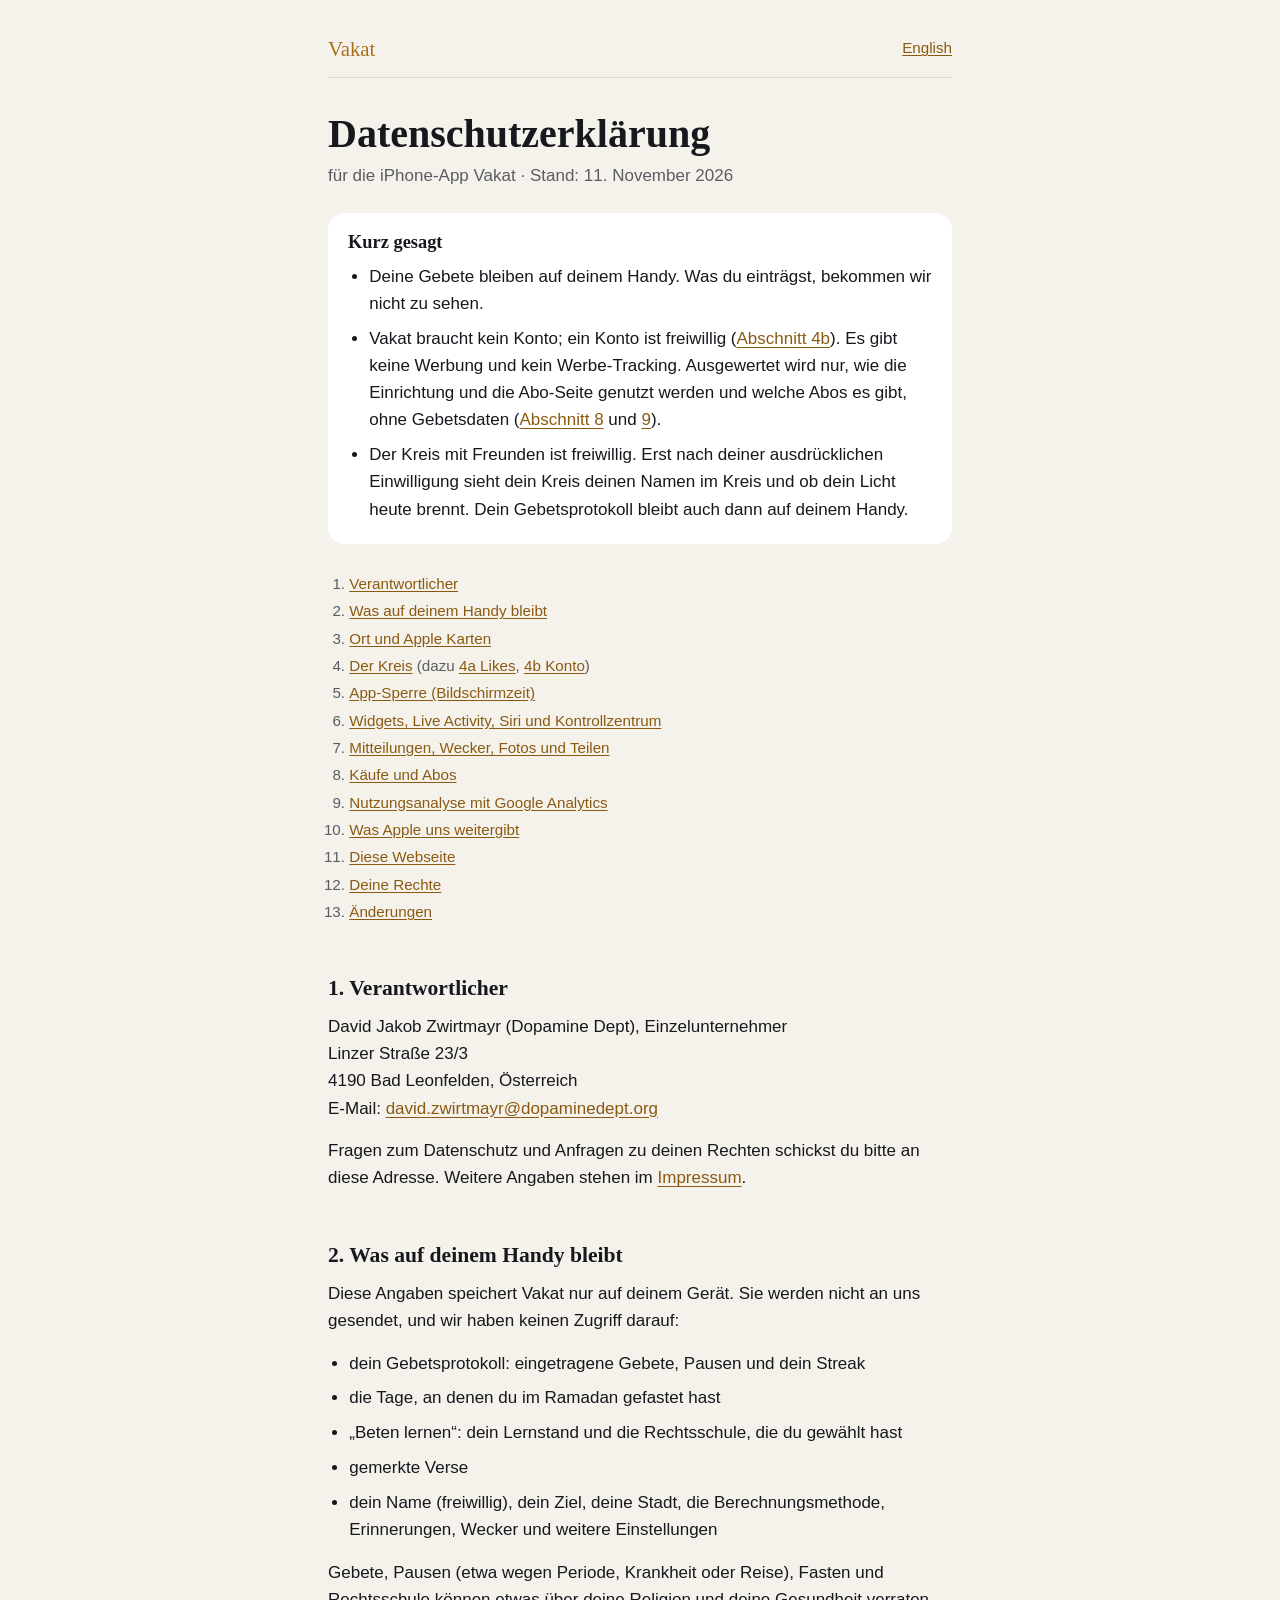
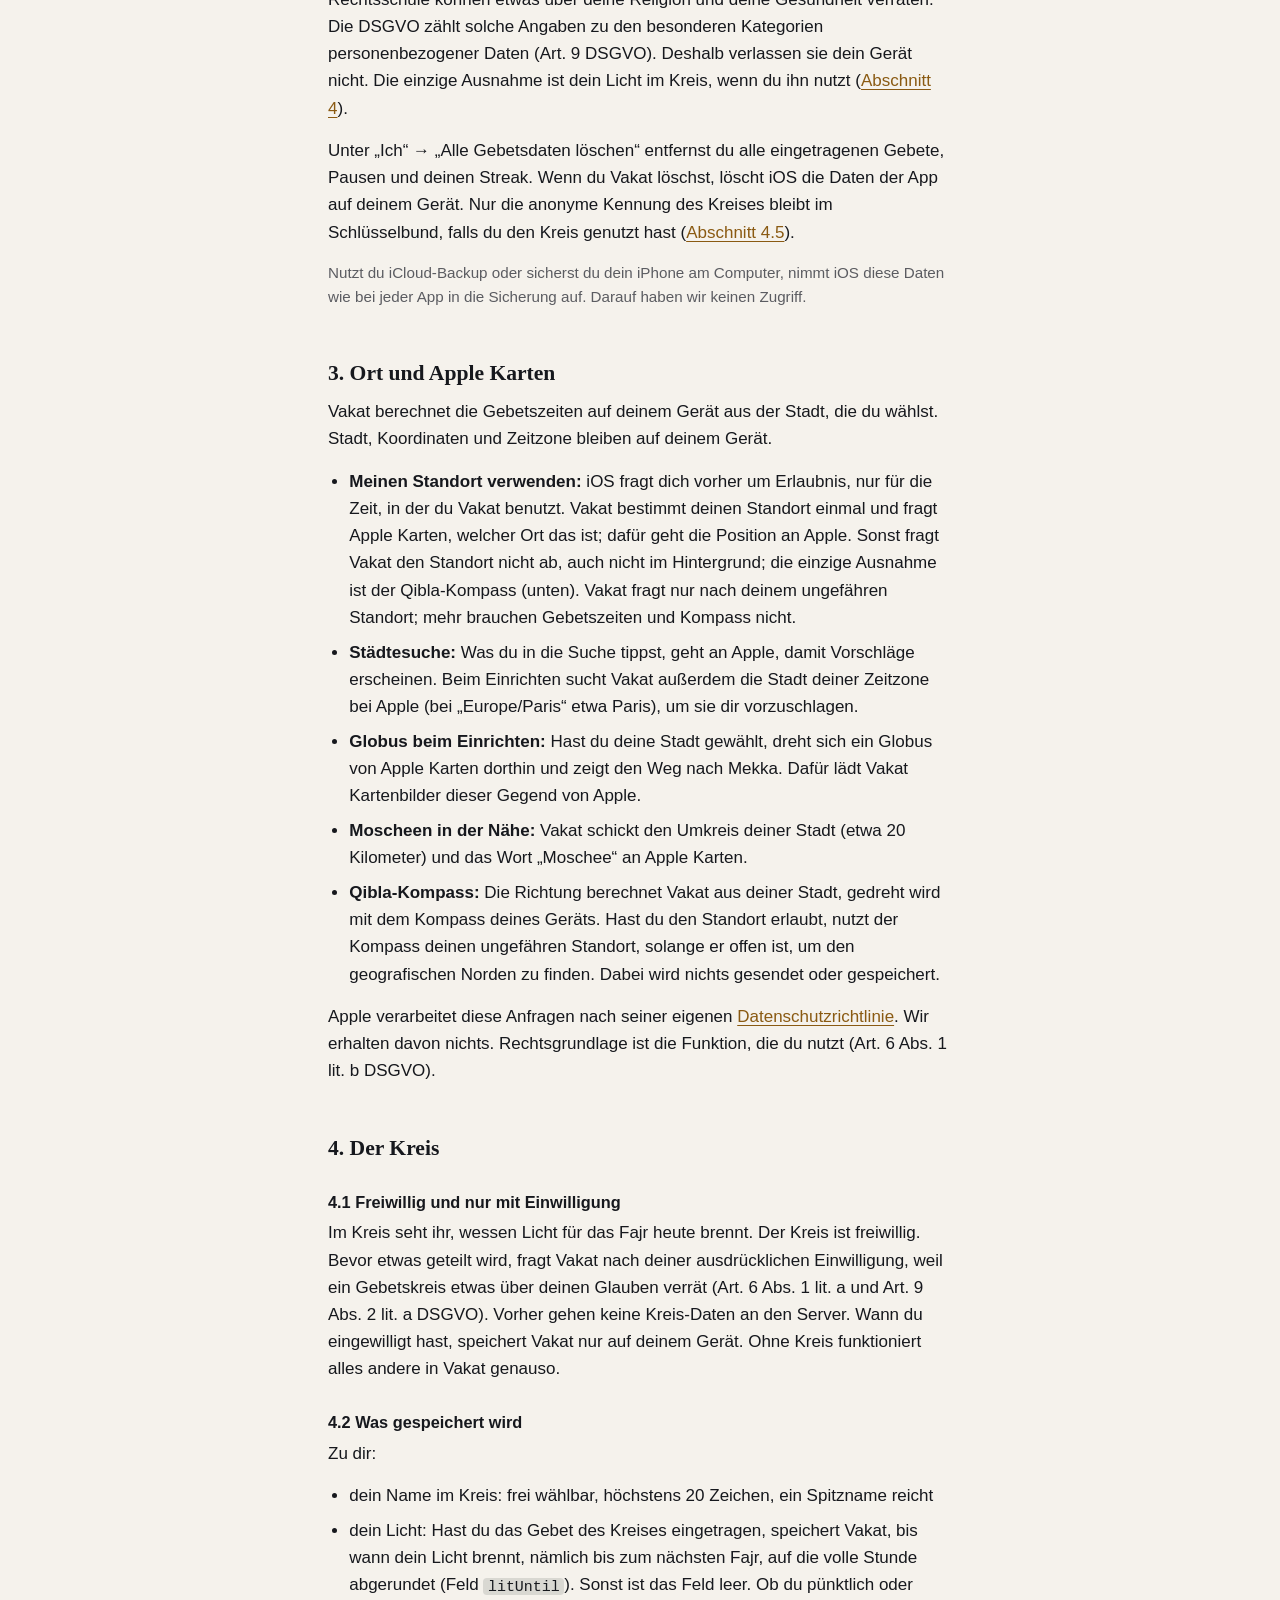
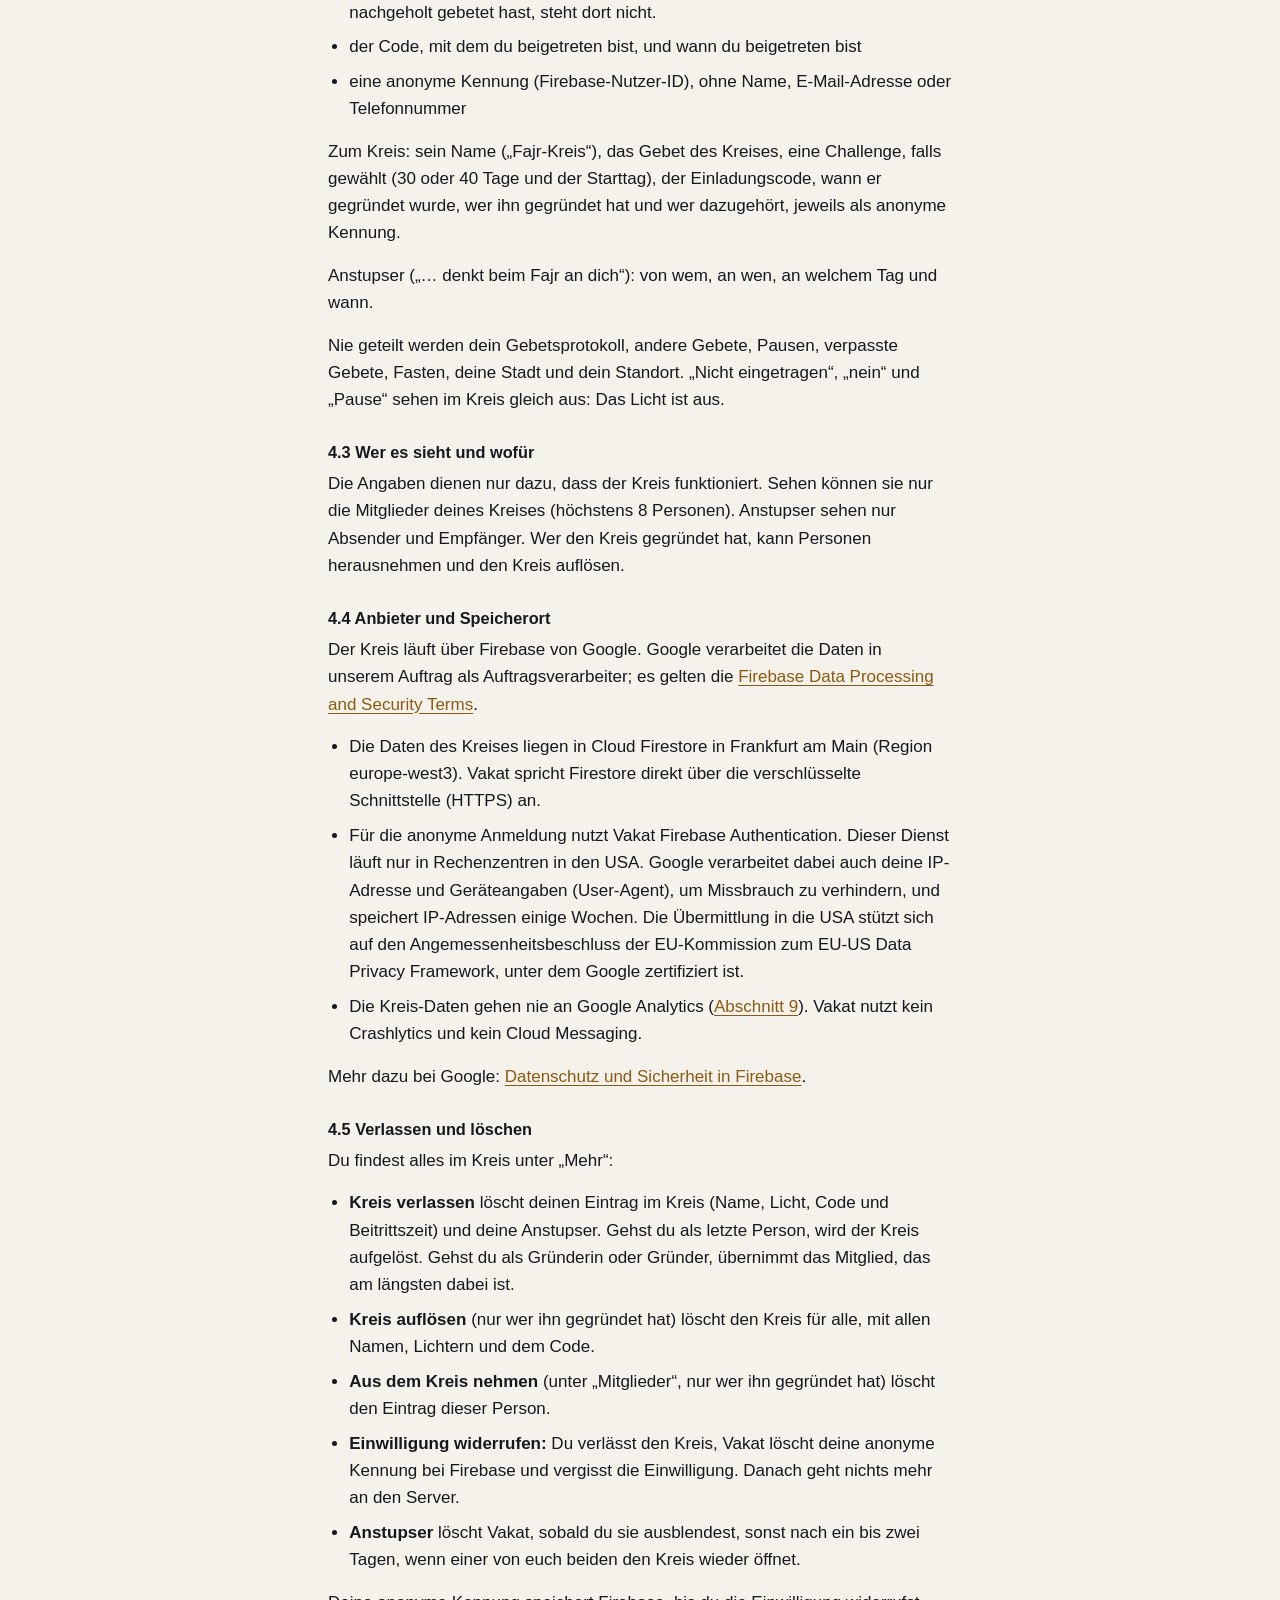
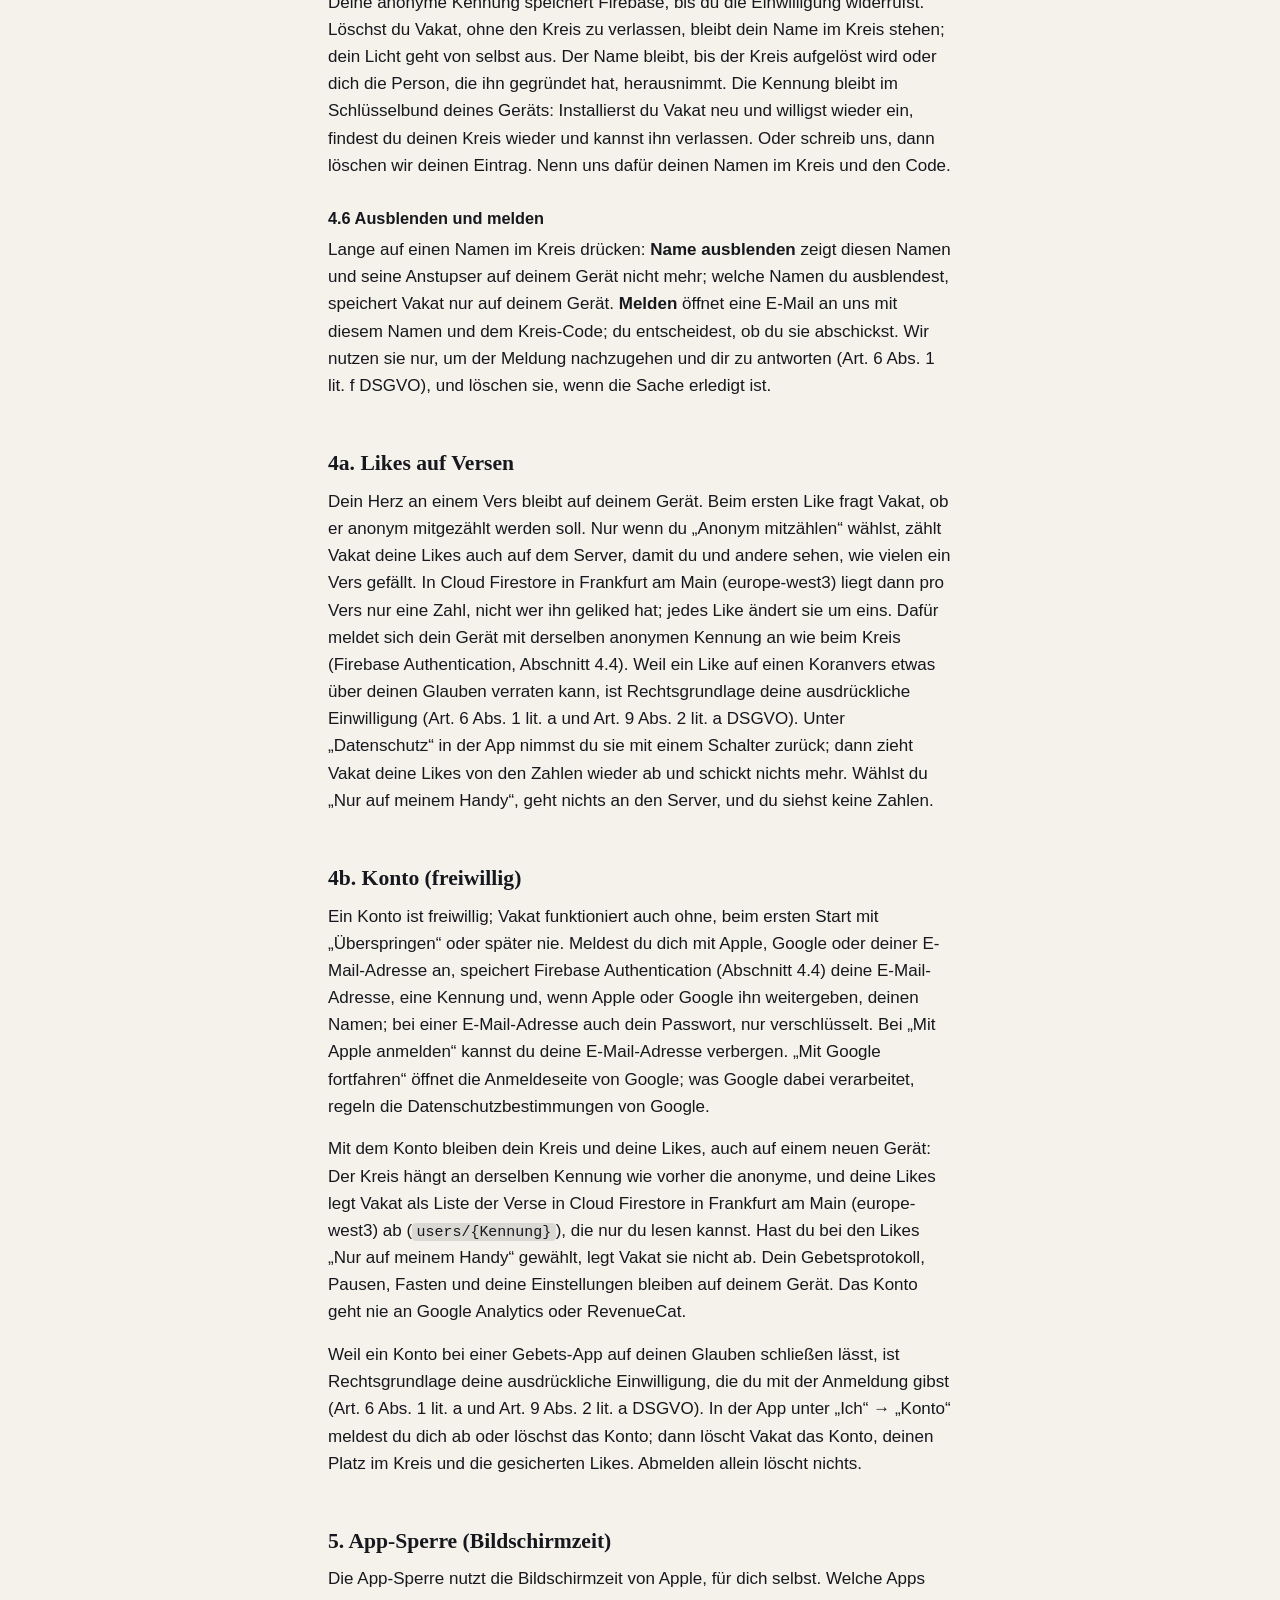
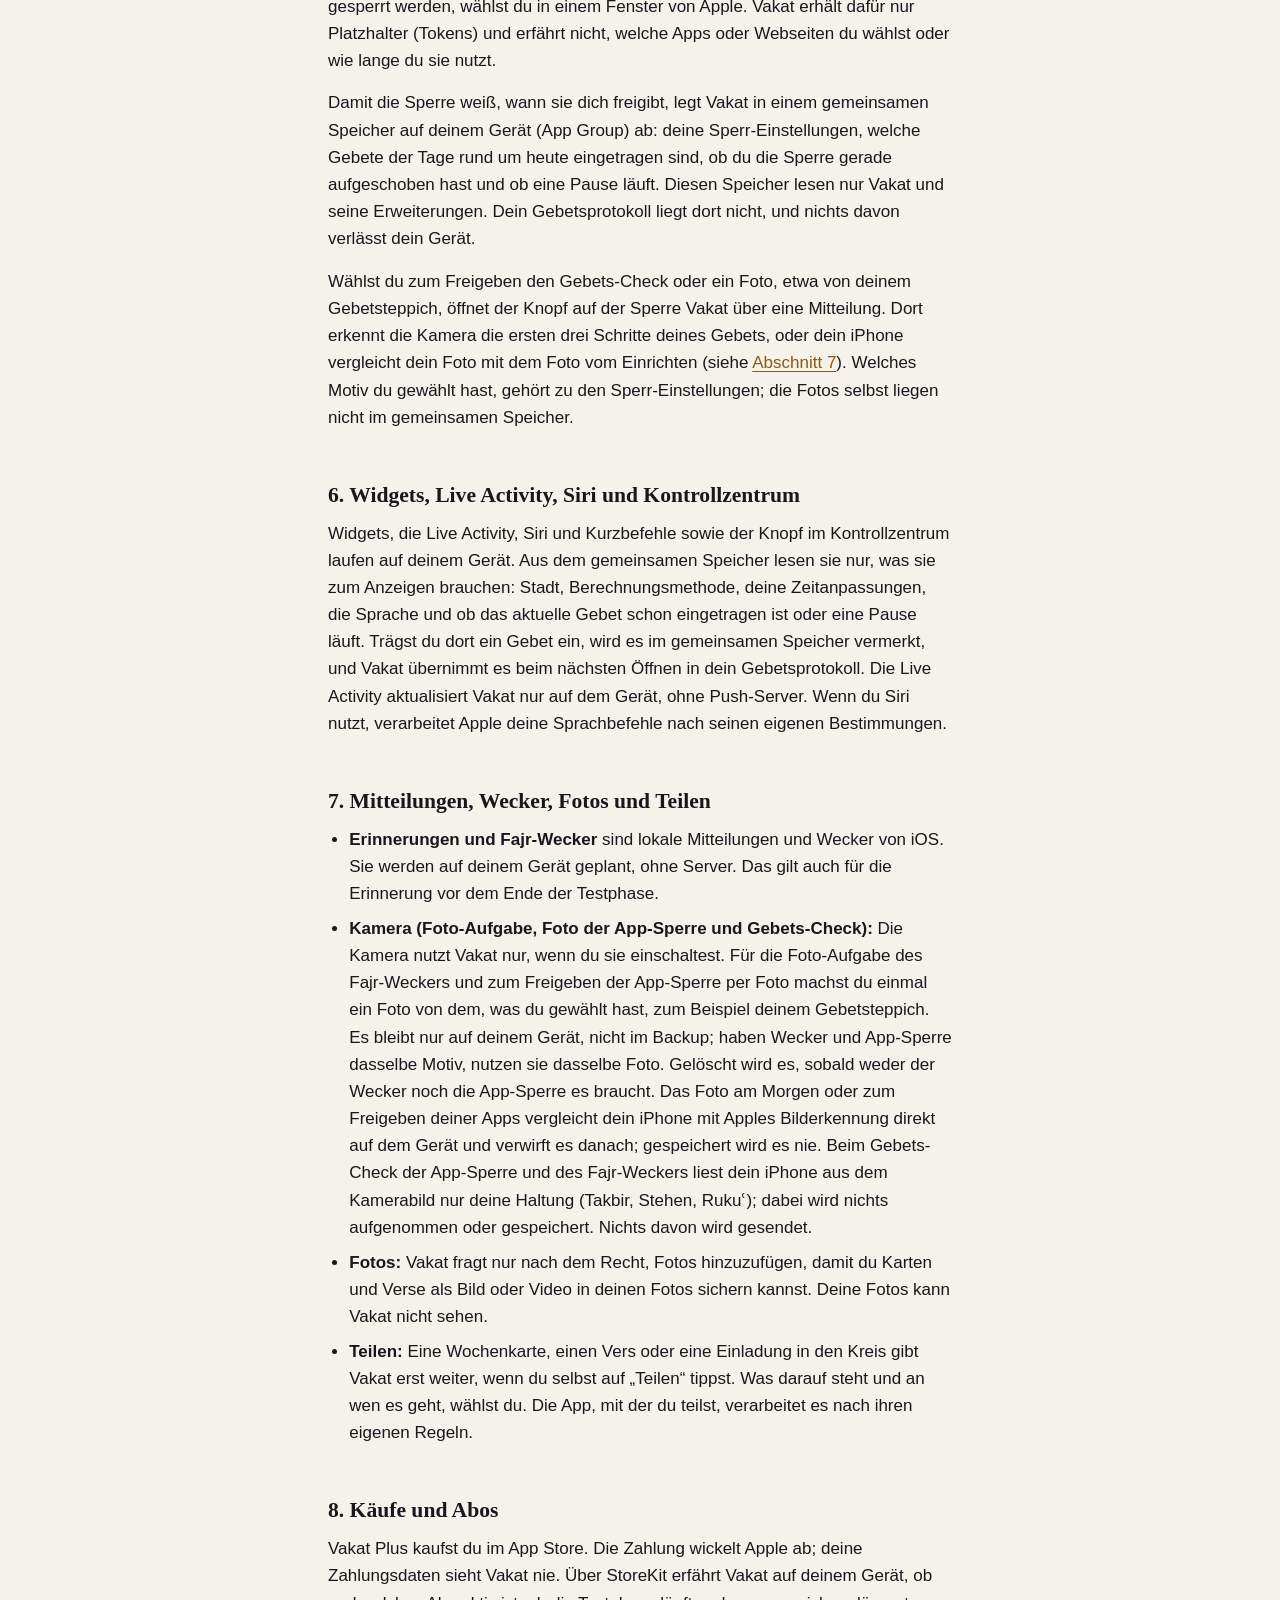
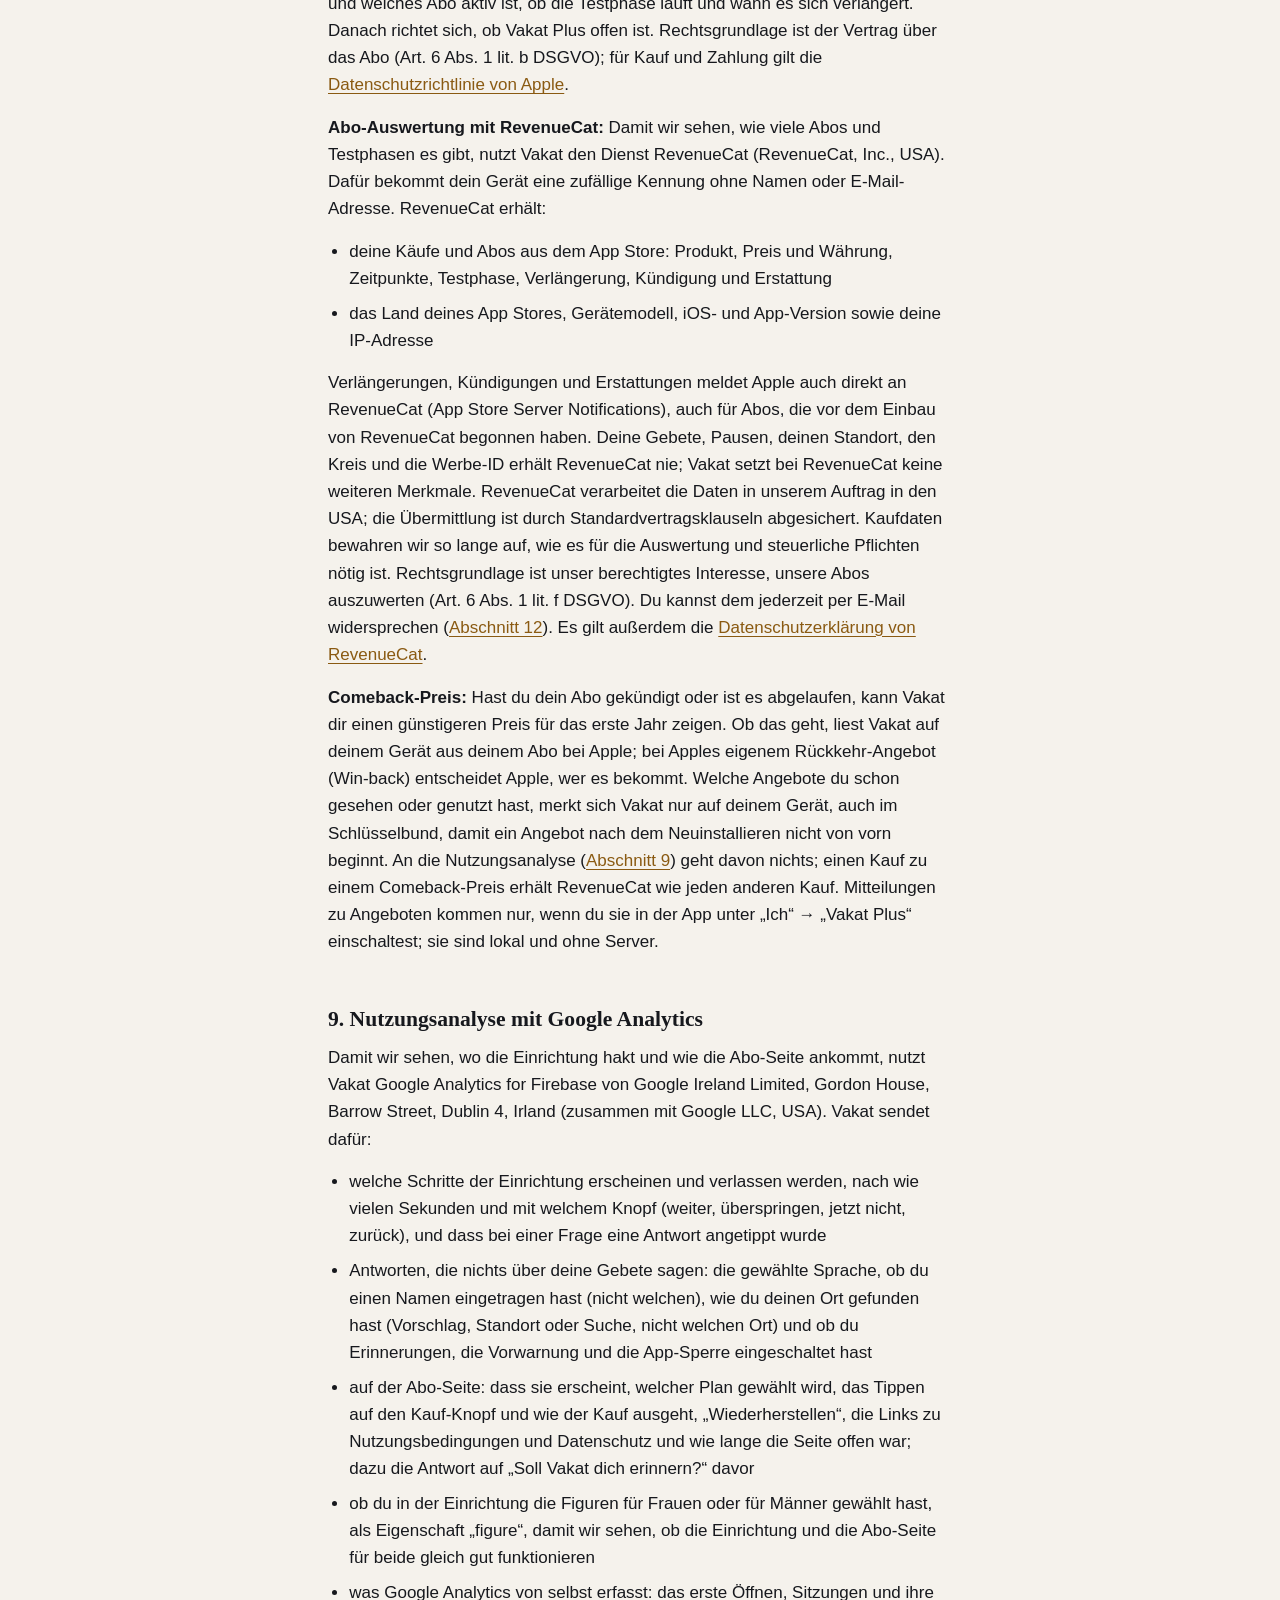
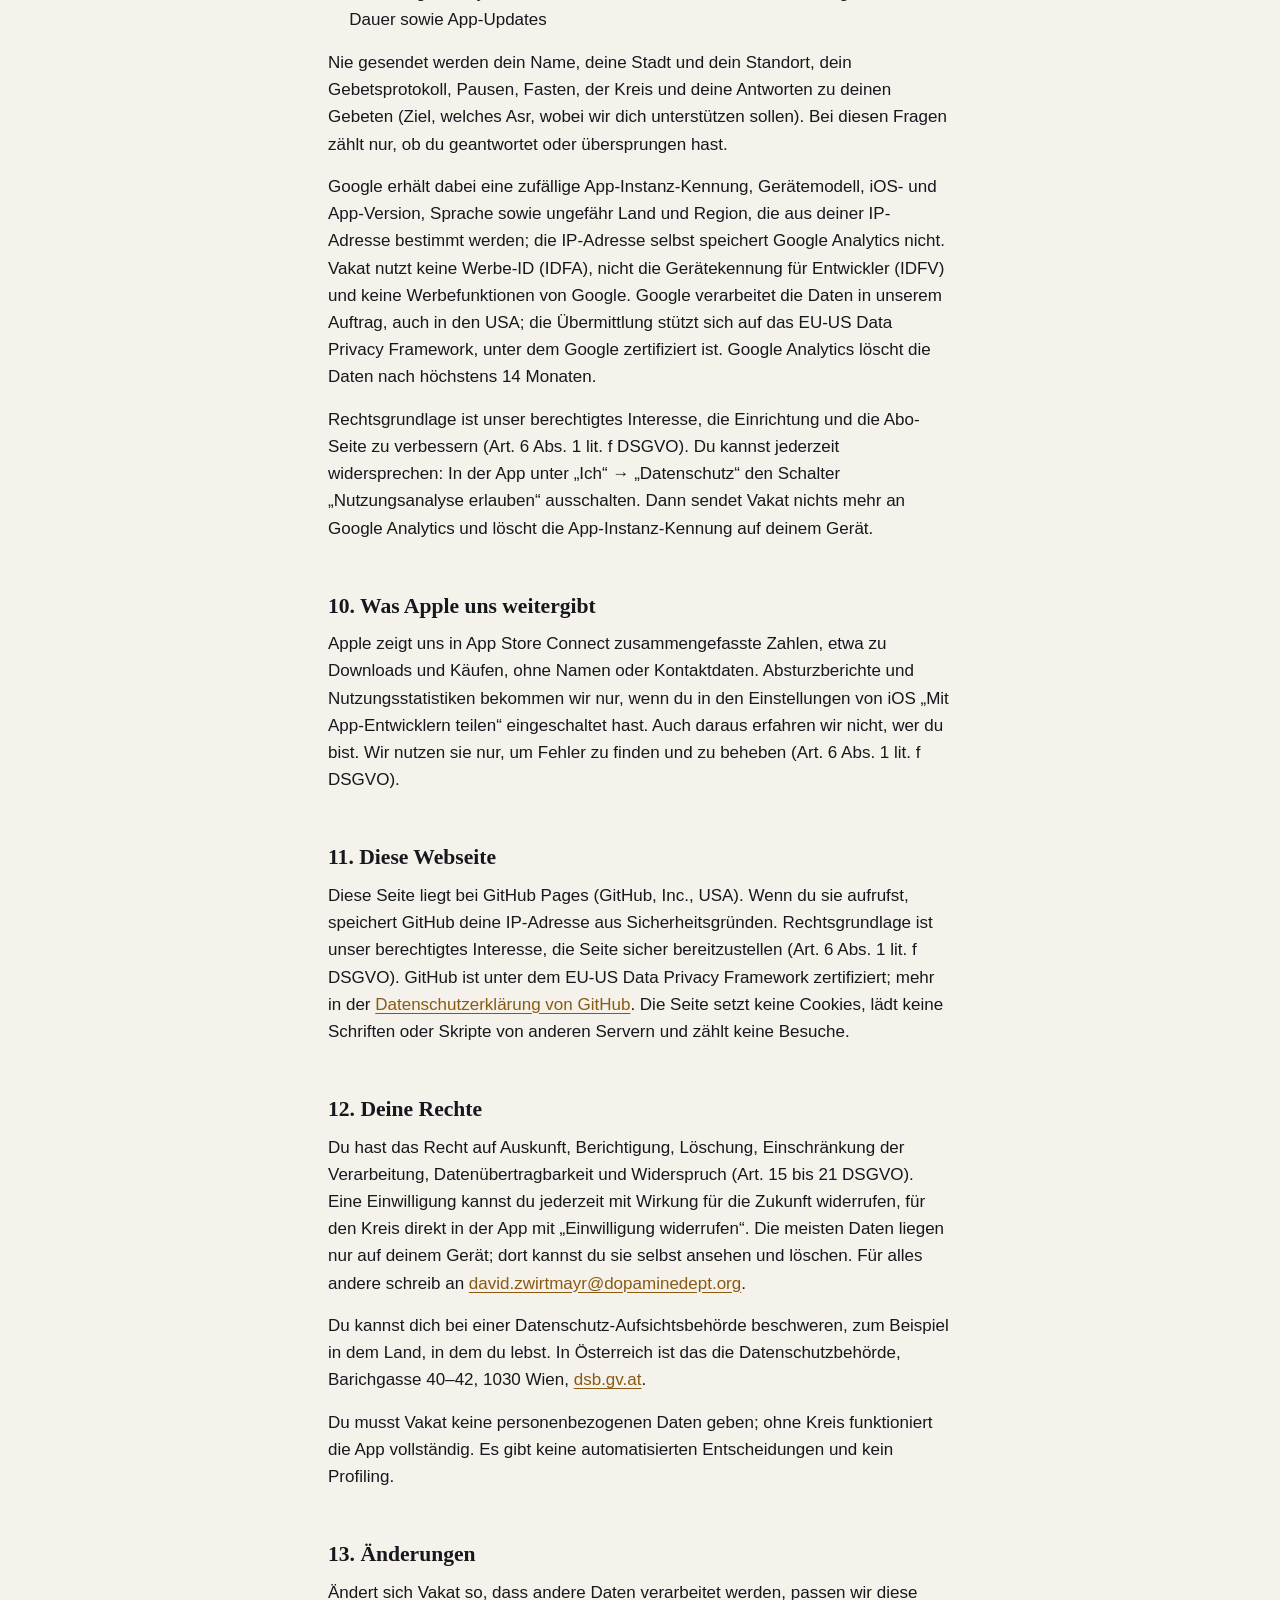
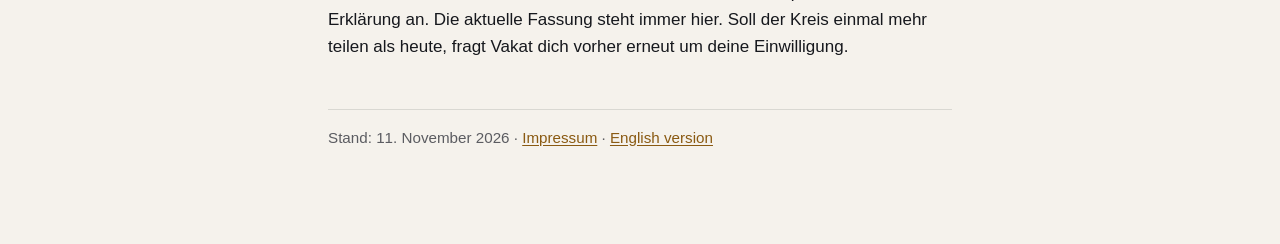
==== commit 043c423c: "Datenschutz: App-Sperre auch per Foto freigeben; Support: neue Wege unter „Ich“ Abschnitt 5 und 7: F" ====
--- a/datenschutz/index.html
+++ b/datenschutz/index.html
@@ -23,7 +23,7 @@
 
 <main>
 <h1>Datenschutz&shy;erklärung</h1>
-<p class="meta">für die iPhone-App Vakat · Stand: 10. November 2026</p>
+<p class="meta">für die iPhone-App Vakat · Stand: 11. November 2026</p>
 
 <section class="summary" aria-labelledby="kurz">
   <h2 id="kurz">Kurz gesagt</h2>
@@ -139,7 +139,7 @@
 <h2 id="sperre">5. App-Sperre (Bildschirmzeit)</h2>
 <p>Die App-Sperre nutzt die Bildschirmzeit von Apple, für dich selbst. Welche Apps gesperrt werden, wählst du in einem Fenster von Apple. Vakat erhält dafür nur Platzhalter (Tokens) und erfährt nicht, welche Apps oder Webseiten du wählst oder wie lange du sie nutzt.</p>
 <p>Damit die Sperre weiß, wann sie dich freigibt, legt Vakat in einem gemeinsamen Speicher auf deinem Gerät (App Group) ab: deine Sperr-Einstellungen, welche Gebete der Tage rund um heute eingetragen sind, ob du die Sperre gerade aufgeschoben hast und ob eine Pause läuft. Diesen Speicher lesen nur Vakat und seine Erweiterungen. Dein Gebetsprotokoll liegt dort nicht, und nichts davon verlässt dein Gerät.</p>
-<p>Wählst du zum Freigeben den Gebets-Check, öffnet der Knopf auf der Sperre Vakat über eine Mitteilung. Dort erkennt die Kamera die ersten drei Schritte deines Gebets (siehe <a href="#mitteilungen">Abschnitt 7</a>).</p>
+<p>Wählst du zum Freigeben den Gebets-Check oder ein Foto, etwa von deinem Gebetsteppich, öffnet der Knopf auf der Sperre Vakat über eine Mitteilung. Dort erkennt die Kamera die ersten drei Schritte deines Gebets, oder dein iPhone vergleicht dein Foto mit dem Foto vom Einrichten (siehe <a href="#mitteilungen">Abschnitt 7</a>). Welches Motiv du gewählt hast, gehört zu den Sperr-Einstellungen; die Fotos selbst liegen nicht im gemeinsamen Speicher.</p>
 
 <h2 id="widgets">6. Widgets, Live Activity, Siri und Kontrollzentrum</h2>
 <p>Widgets, die Live Activity, Siri und Kurzbefehle sowie der Knopf im Kontrollzentrum laufen auf deinem Gerät. Aus dem gemeinsamen Speicher lesen sie nur, was sie zum Anzeigen brauchen: Stadt, Berechnungsmethode, deine Zeitanpassungen, die Sprache und ob das aktuelle Gebet schon eingetragen ist oder eine Pause läuft. Trägst du dort ein Gebet ein, wird es im gemeinsamen Speicher vermerkt, und Vakat übernimmt es beim nächsten Öffnen in dein Gebetsprotokoll. Die Live Activity aktualisiert Vakat nur auf dem Gerät, ohne Push-Server. Wenn du Siri nutzt, verarbeitet Apple deine Sprachbefehle nach seinen eigenen Bestimmungen.</p>
@@ -147,7 +147,7 @@
 <h2 id="mitteilungen">7. Mitteilungen, Wecker, Fotos und Teilen</h2>
 <ul>
   <li><strong>Erinnerungen und Fajr-Wecker</strong> sind lokale Mitteilungen und Wecker von iOS. Sie werden auf deinem Gerät geplant, ohne Server. Das gilt auch für die Erinnerung vor dem Ende der Testphase.</li>
-  <li><strong>Kamera (Foto-Aufgabe und Gebets-Check):</strong> Die Kamera nutzt Vakat nur, wenn du sie einschaltest. Für die Foto-Aufgabe des Fajr-Weckers machst du einmal ein Foto von dem, was du gewählt hast, zum Beispiel deinem Gebetsteppich. Es bleibt nur auf deinem Gerät, nicht im Backup, und wird gelöscht, wenn du die Foto-Aufgabe ausschaltest. Das Foto am Morgen vergleicht dein iPhone mit Apples Bilderkennung direkt auf dem Gerät und verwirft es danach. Beim Gebets-Check der App-Sperre und des Fajr-Weckers liest dein iPhone aus dem Kamerabild nur deine Haltung (Takbir, Stehen, Rukuʿ); dabei wird nichts aufgenommen oder gespeichert. Nichts davon wird gesendet.</li>
+  <li><strong>Kamera (Foto-Aufgabe, Foto der App-Sperre und Gebets-Check):</strong> Die Kamera nutzt Vakat nur, wenn du sie einschaltest. Für die Foto-Aufgabe des Fajr-Weckers und zum Freigeben der App-Sperre per Foto machst du einmal ein Foto von dem, was du gewählt hast, zum Beispiel deinem Gebetsteppich. Es bleibt nur auf deinem Gerät, nicht im Backup; haben Wecker und App-Sperre dasselbe Motiv, nutzen sie dasselbe Foto. Gelöscht wird es, sobald weder der Wecker noch die App-Sperre es braucht. Das Foto am Morgen oder zum Freigeben deiner Apps vergleicht dein iPhone mit Apples Bilderkennung direkt auf dem Gerät und verwirft es danach; gespeichert wird es nie. Beim Gebets-Check der App-Sperre und des Fajr-Weckers liest dein iPhone aus dem Kamerabild nur deine Haltung (Takbir, Stehen, Rukuʿ); dabei wird nichts aufgenommen oder gespeichert. Nichts davon wird gesendet.</li>
   <li><strong>Fotos:</strong> Vakat fragt nur nach dem Recht, Fotos hinzuzufügen, damit du Karten und Verse als Bild oder Video in deinen Fotos sichern kannst. Deine Fotos kann Vakat nicht sehen.</li>
   <li><strong>Teilen:</strong> Eine Wochenkarte, einen Vers oder eine Einladung in den Kreis gibt Vakat erst weiter, wenn du selbst auf „Teilen“ tippst. Was darauf steht und an wen es geht, wählst du. Die App, mit der du teilst, verarbeitet es nach ihren eigenen Regeln.</li>
 </ul>
@@ -194,7 +194,7 @@
 </main>
 
 <footer>
-  <p>Stand: 10. November 2026 · <a href="https://dopaminedept.org/impressum">Impressum</a> · <a href="../privacy/" hreflang="en" lang="en">English version</a></p>
+  <p>Stand: 11. November 2026 · <a href="https://dopaminedept.org/impressum">Impressum</a> · <a href="../privacy/" hreflang="en" lang="en">English version</a></p>
 </footer>
 
 </div>
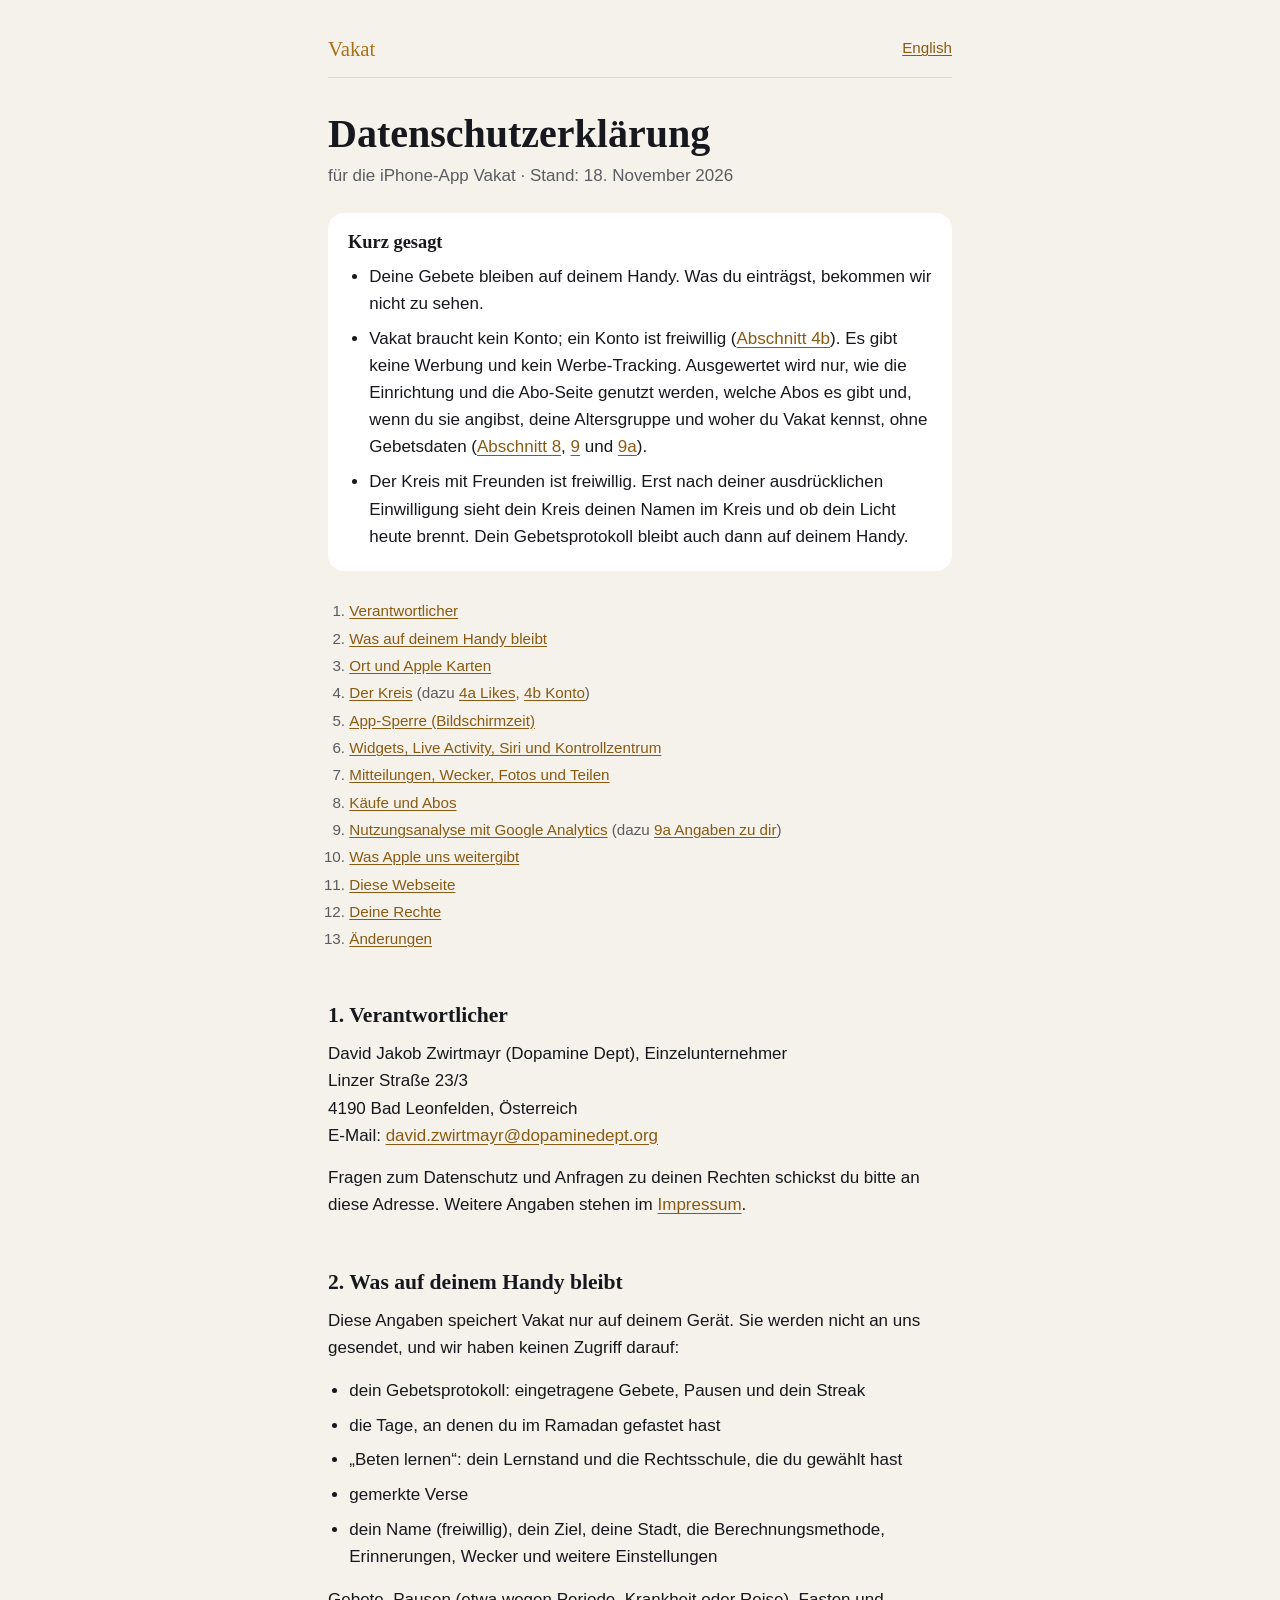
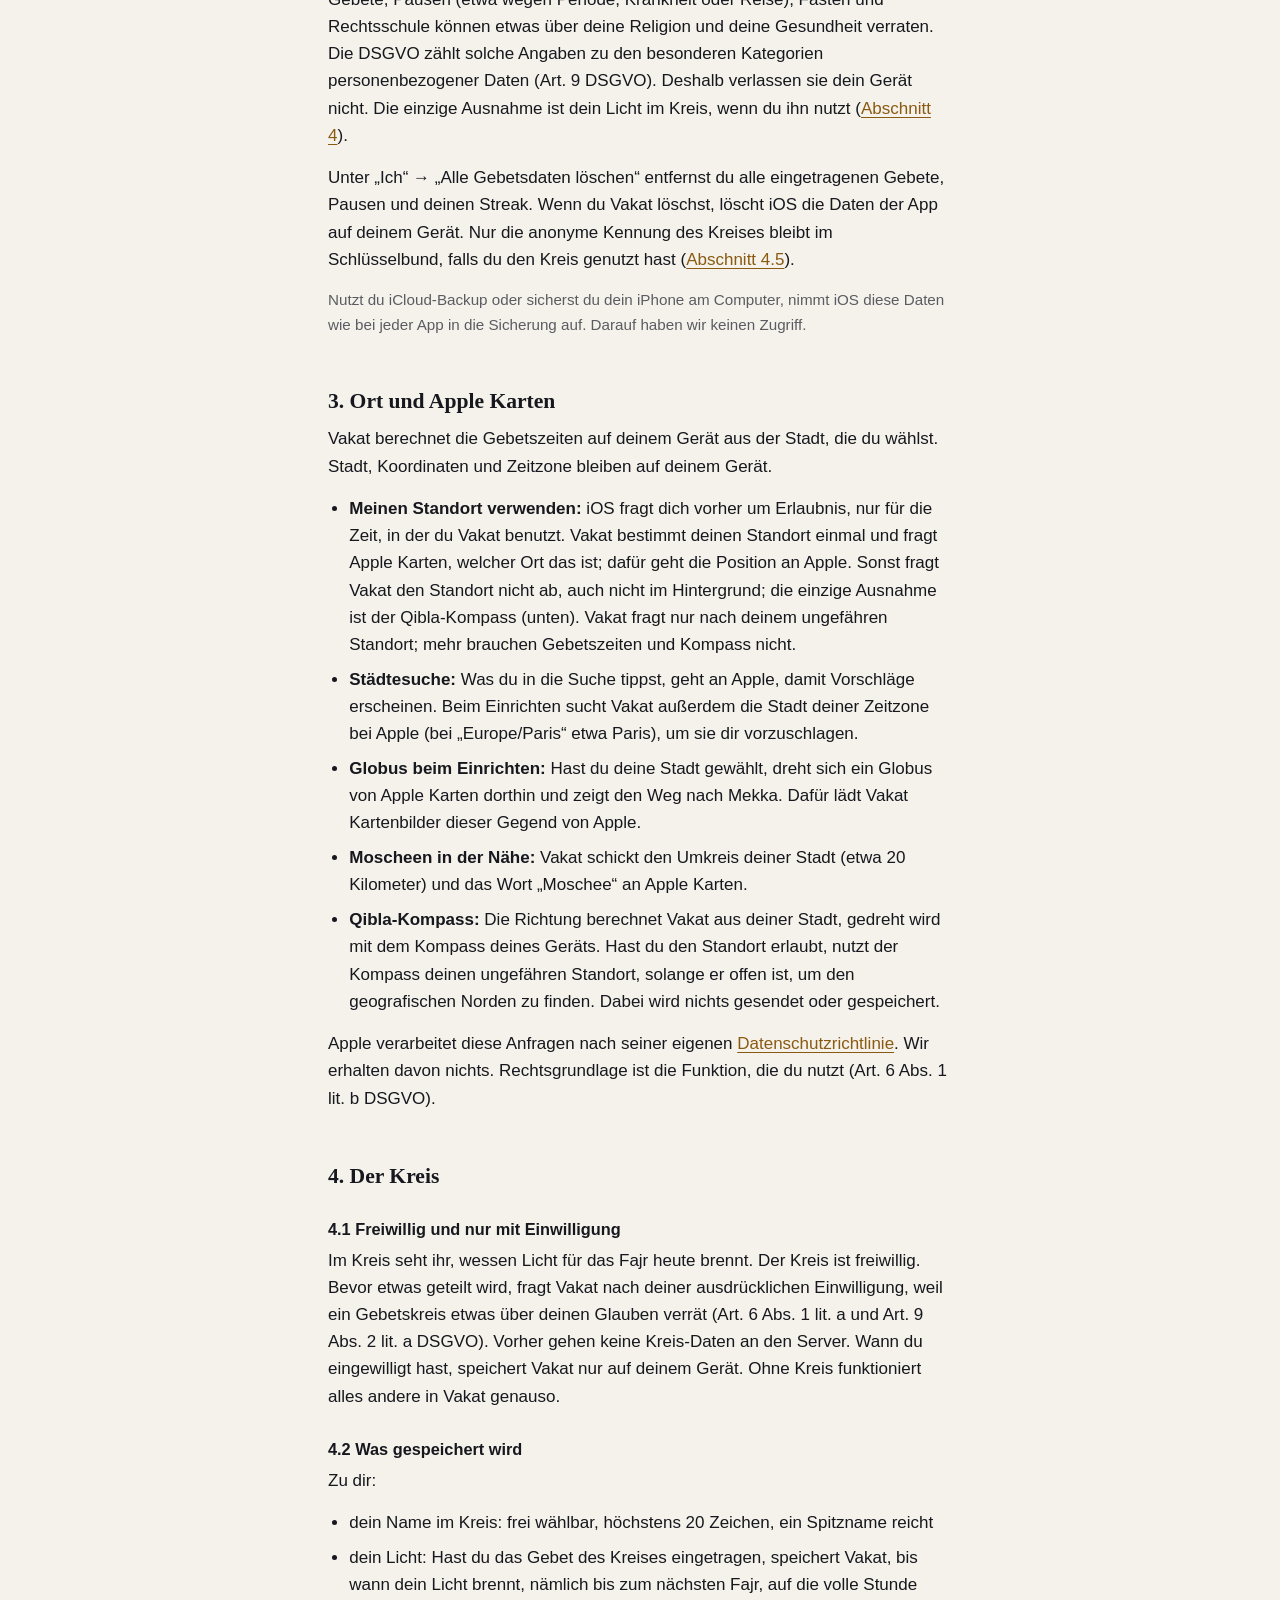
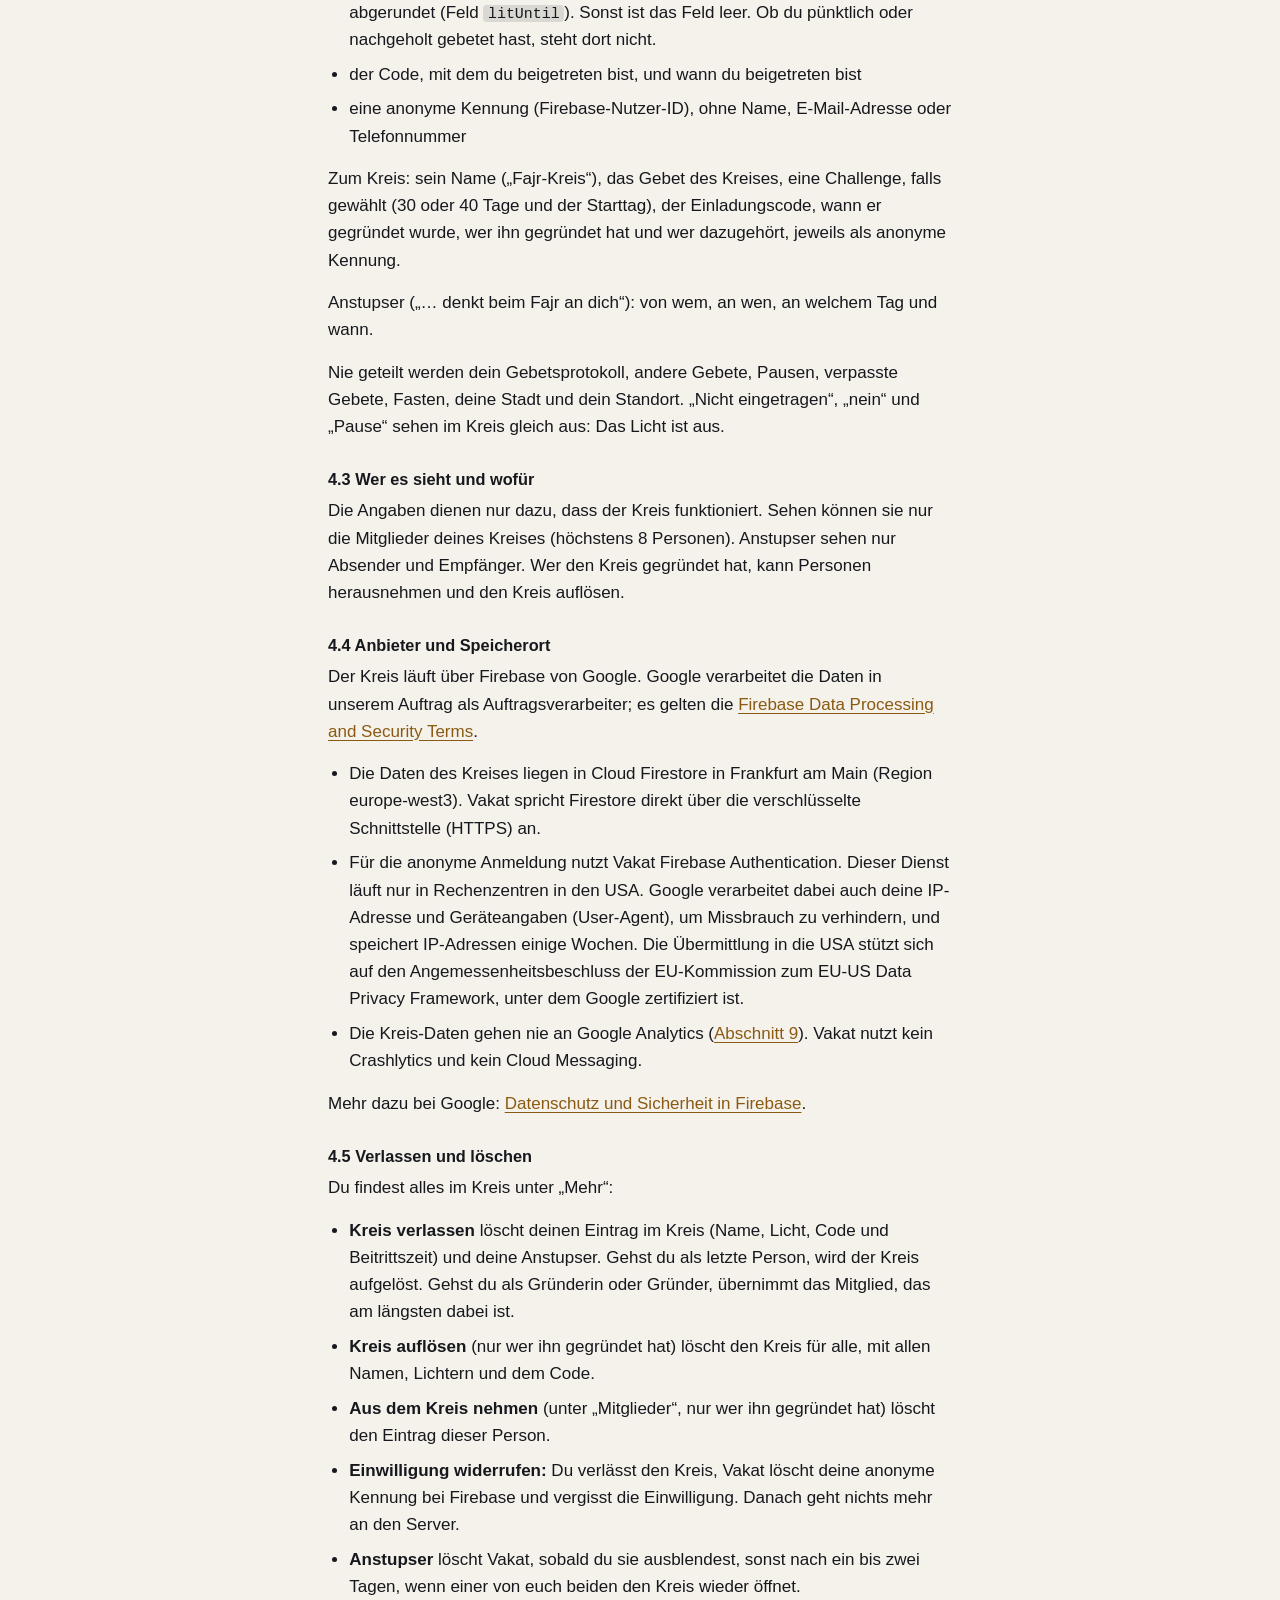
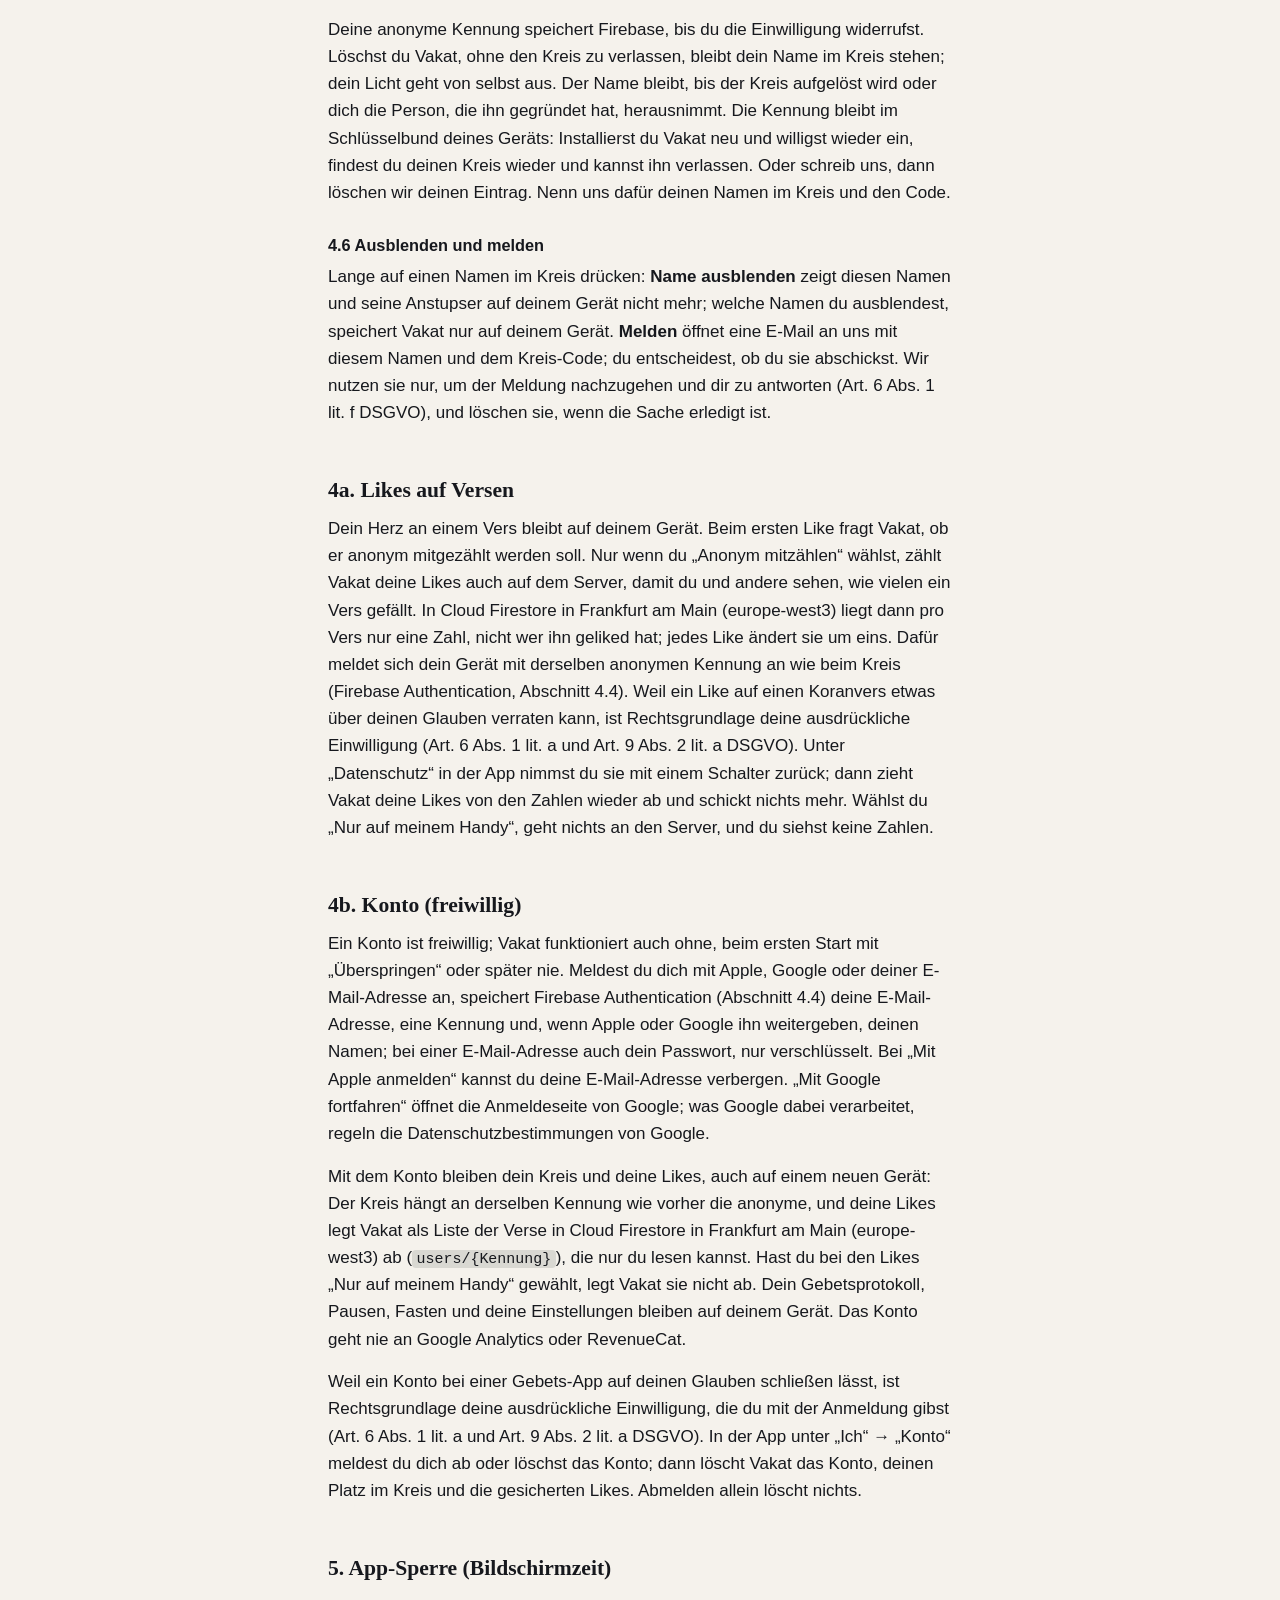
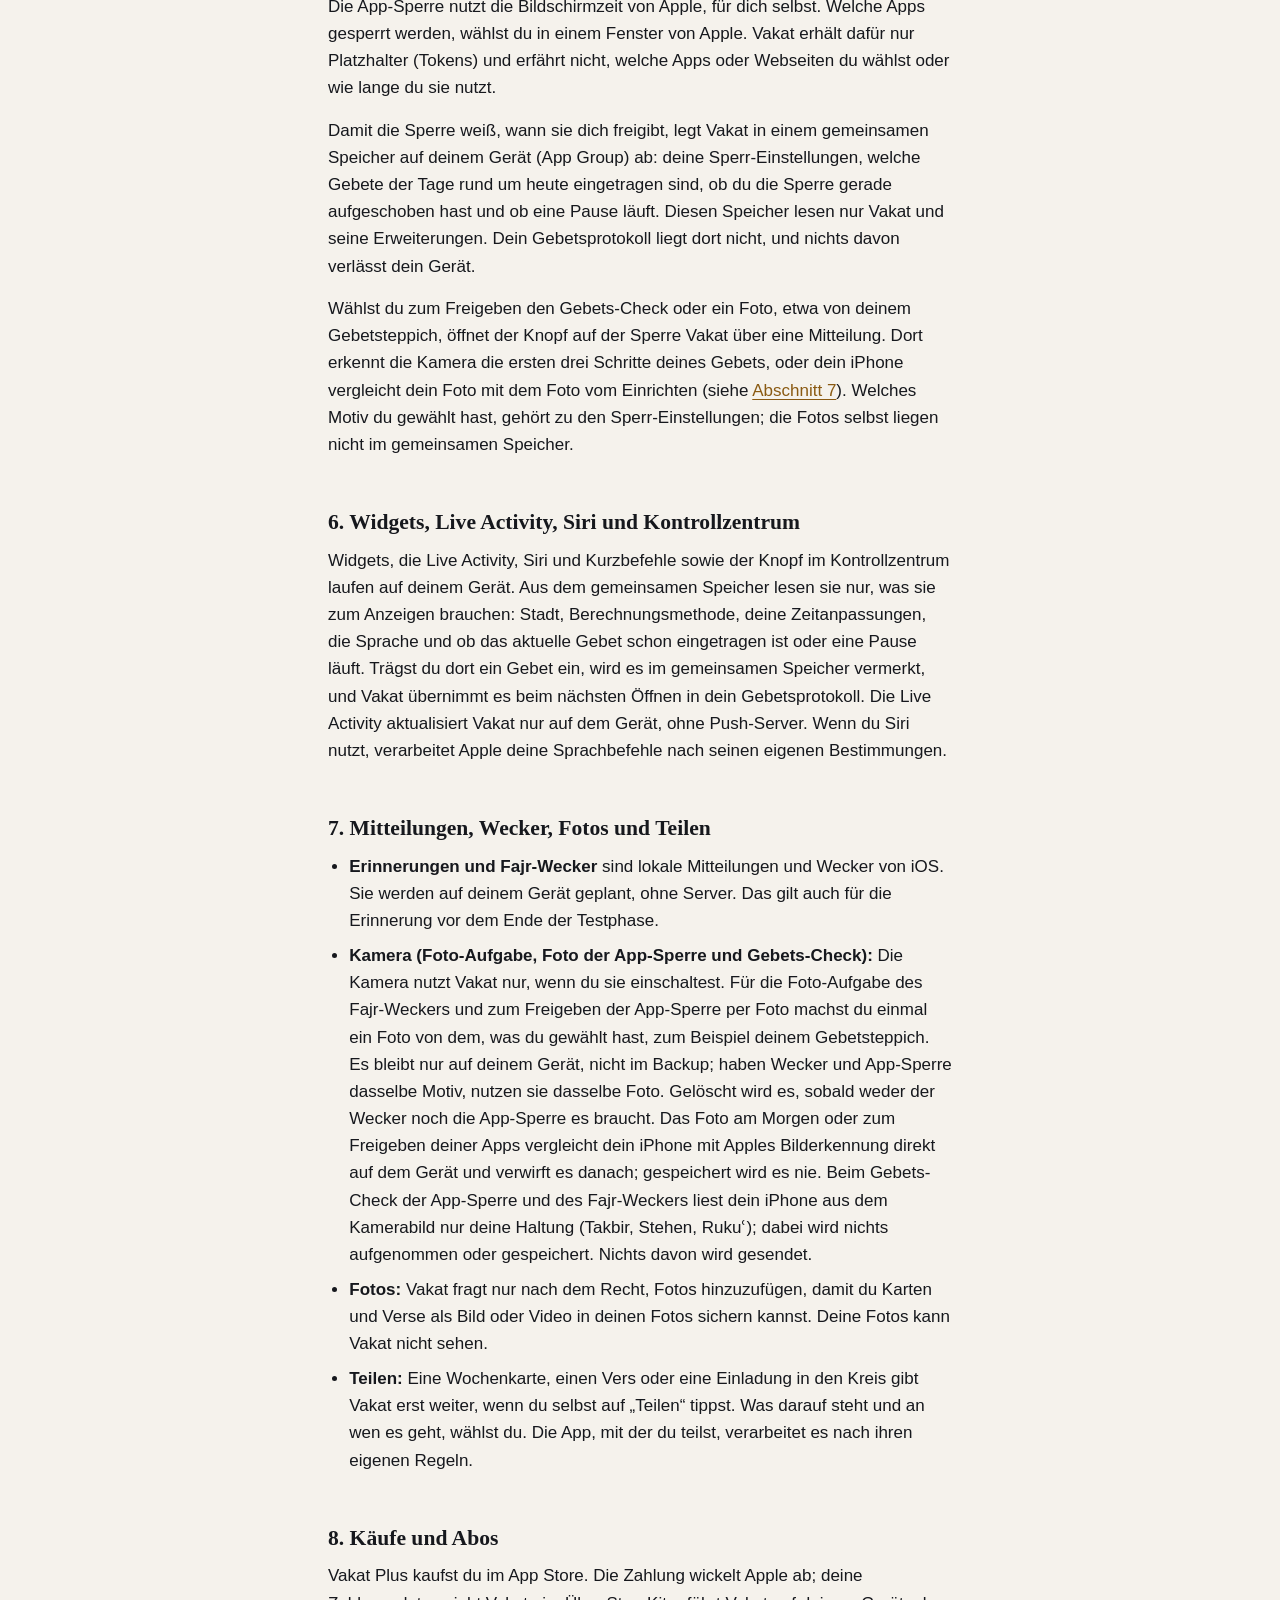
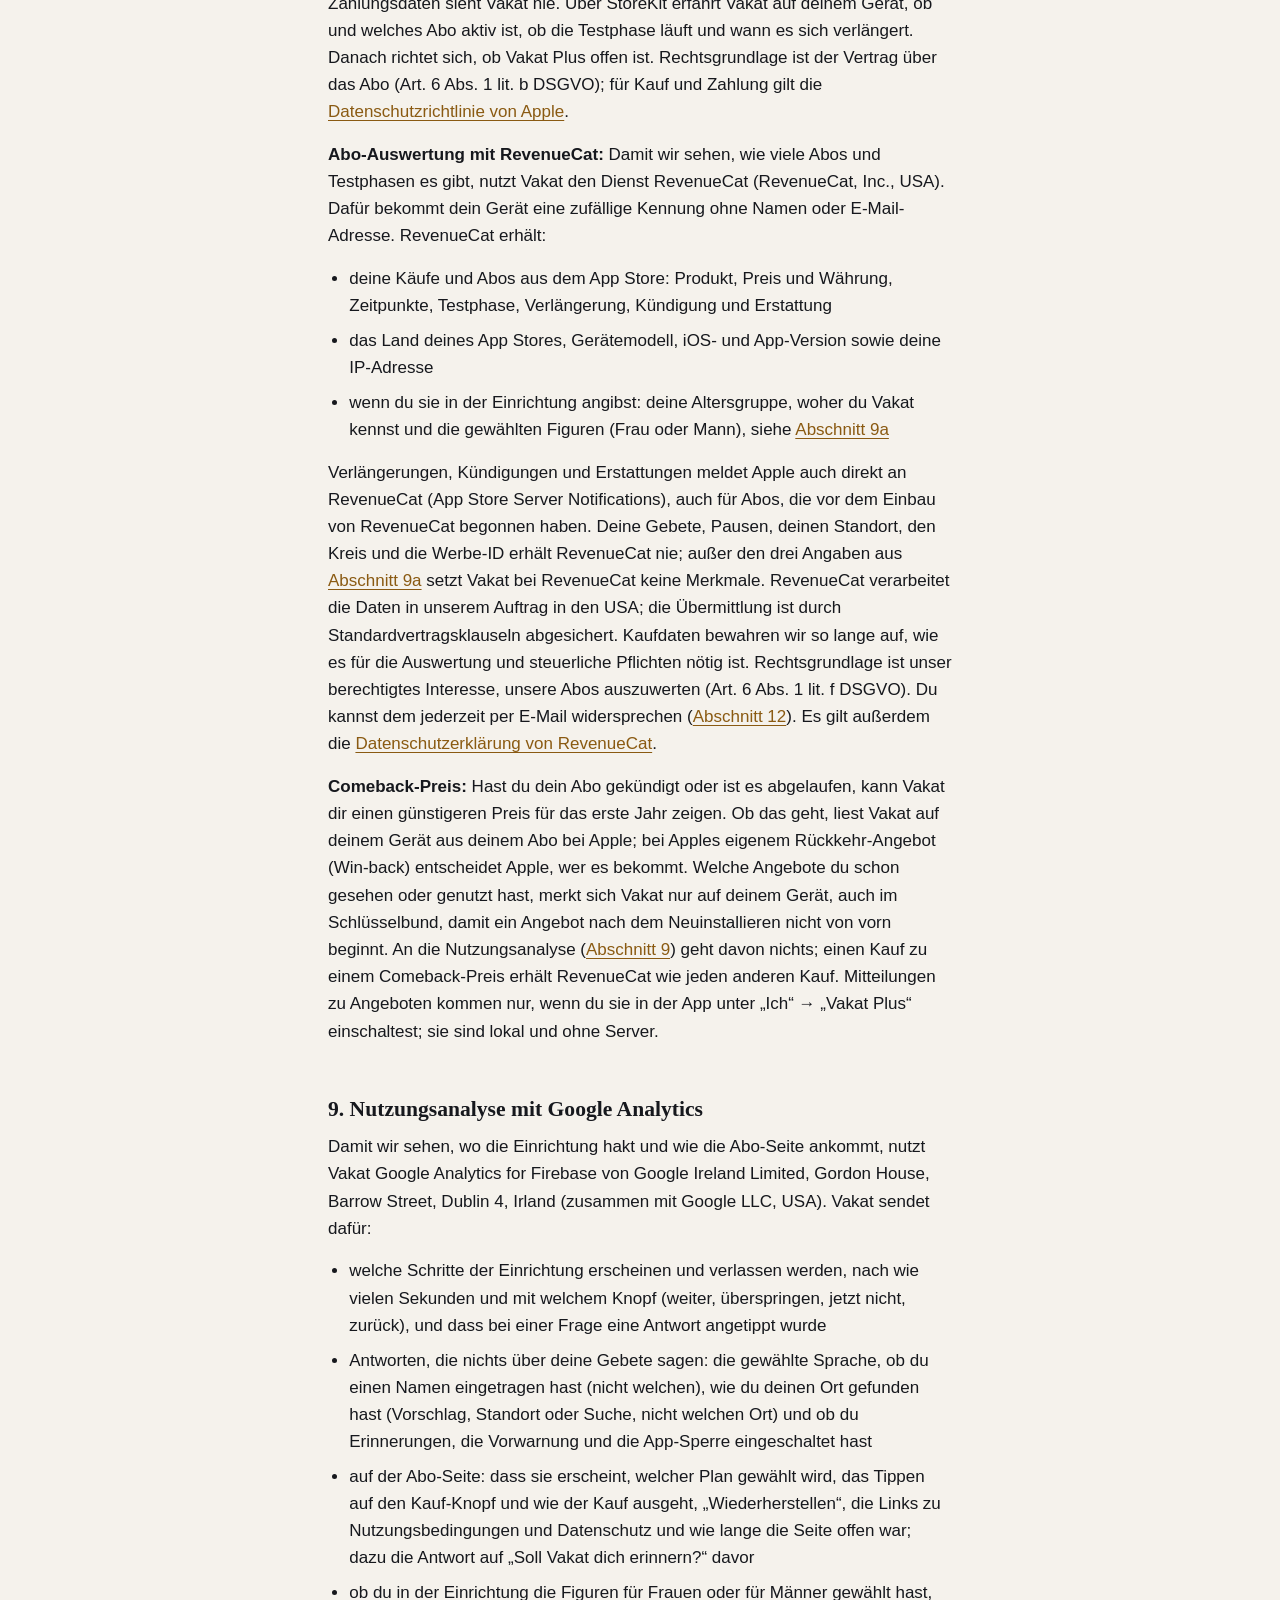
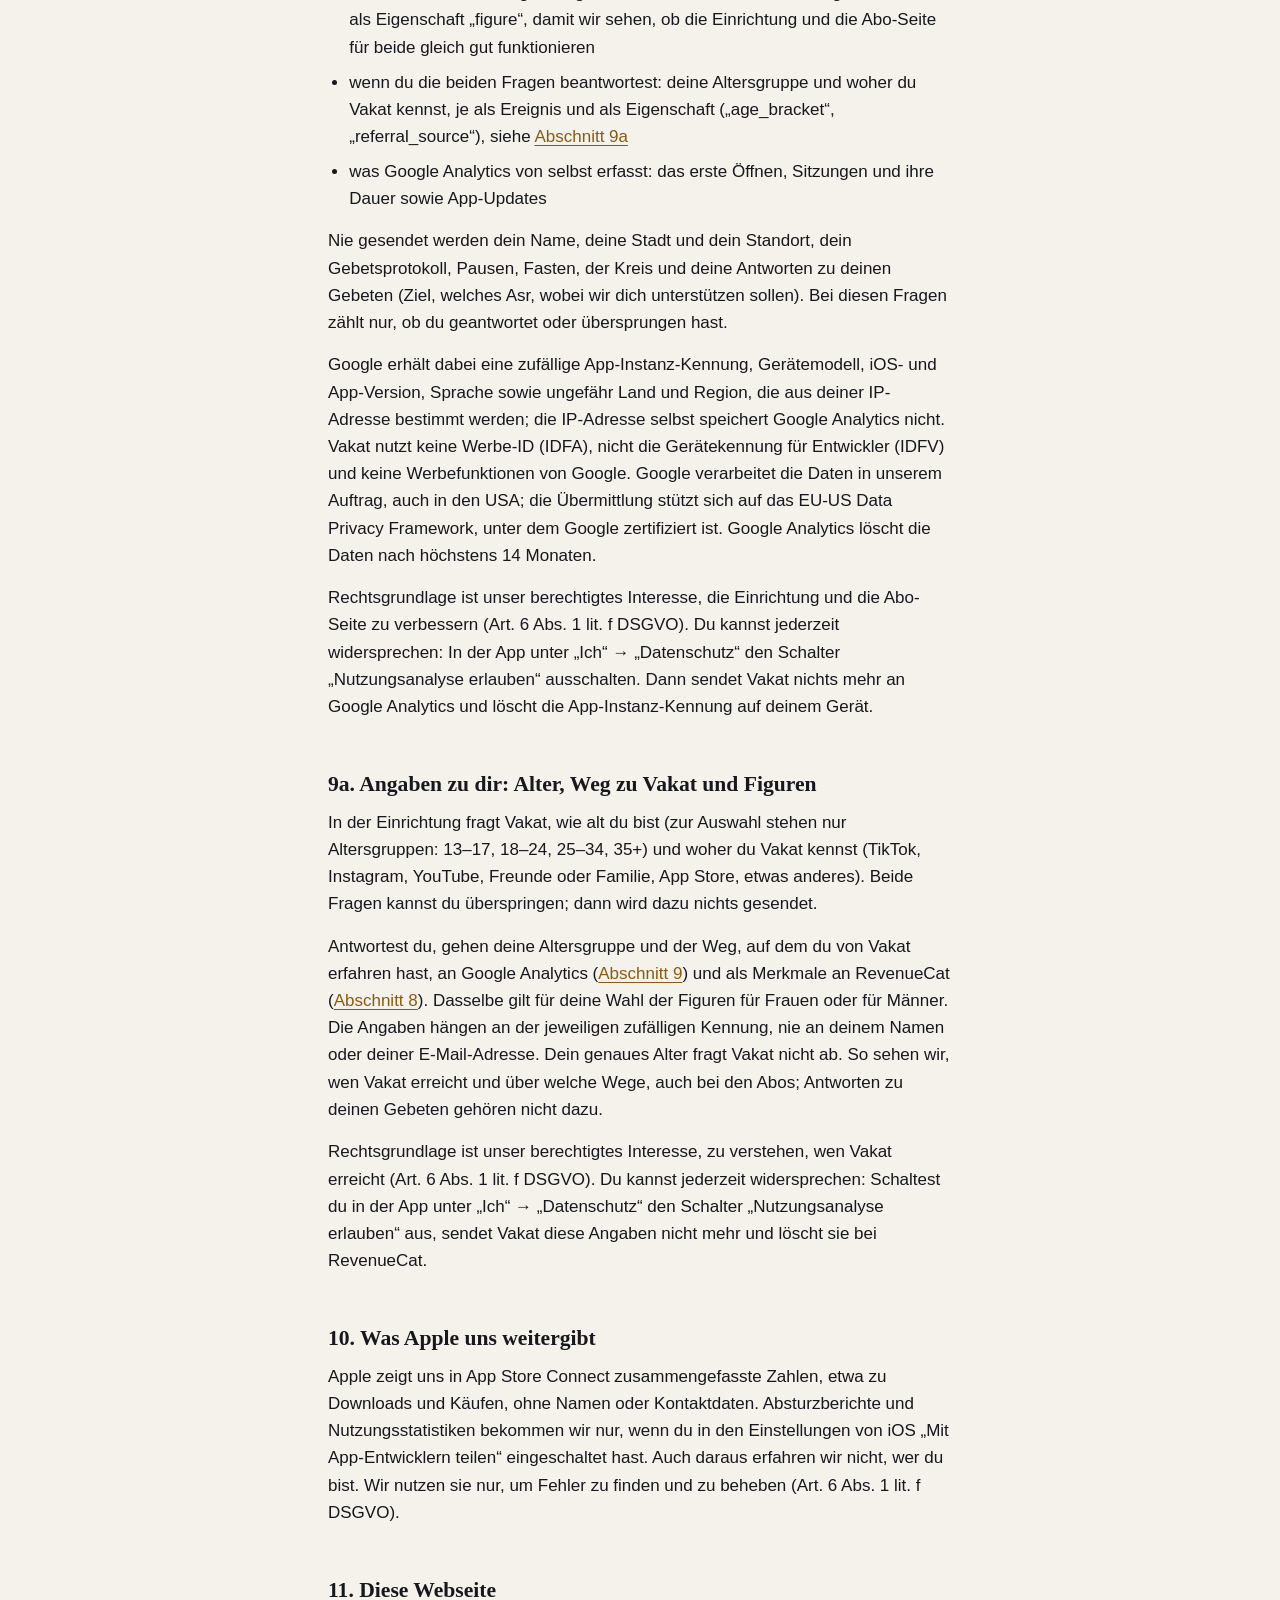
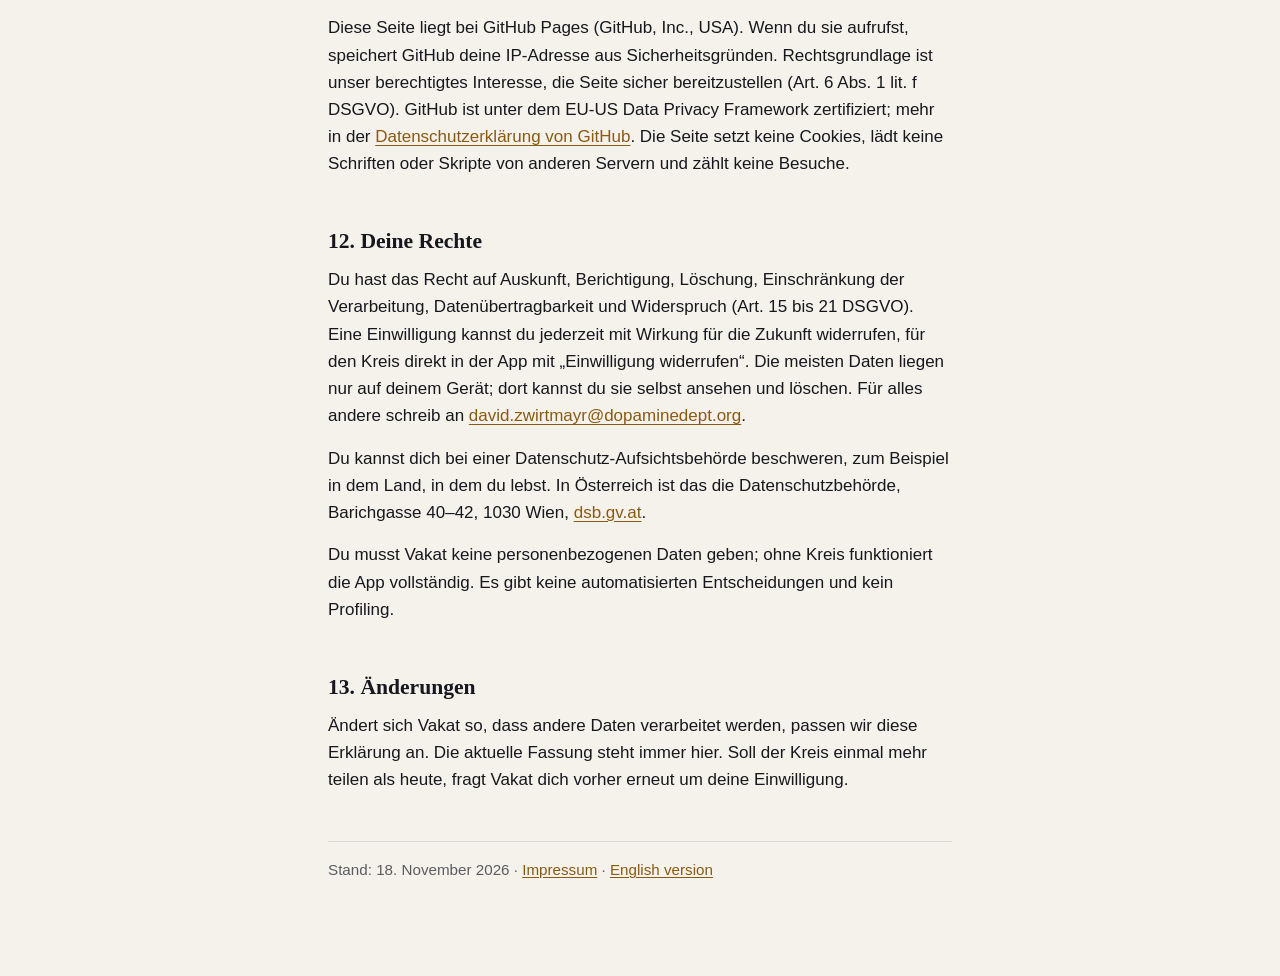
==== commit 056cdf7c: "Datenschutz: Altersgruppe, Kanal und Figur aus der Einrichtung (Abschnitt 9a) Zwei freiwillige Frage" ====
--- a/datenschutz/index.html
+++ b/datenschutz/index.html
@@ -23,13 +23,13 @@
 
 <main>
 <h1>Datenschutz&shy;erklärung</h1>
-<p class="meta">für die iPhone-App Vakat · Stand: 11. November 2026</p>
+<p class="meta">für die iPhone-App Vakat · Stand: 18. November 2026</p>
 
 <section class="summary" aria-labelledby="kurz">
   <h2 id="kurz">Kurz gesagt</h2>
   <ul>
     <li>Deine Gebete bleiben auf deinem Handy. Was du einträgst, bekommen wir nicht zu sehen.</li>
-    <li>Vakat braucht kein Konto; ein Konto ist freiwillig (<a href="#konto">Abschnitt 4b</a>). Es gibt keine Werbung und kein Werbe-Tracking. Ausgewertet wird nur, wie die Einrichtung und die Abo-Seite genutzt werden und welche Abos es gibt, ohne Gebetsdaten (<a href="#kaeufe">Abschnitt 8</a> und <a href="#analyse">9</a>).</li>
+    <li>Vakat braucht kein Konto; ein Konto ist freiwillig (<a href="#konto">Abschnitt 4b</a>). Es gibt keine Werbung und kein Werbe-Tracking. Ausgewertet wird nur, wie die Einrichtung und die Abo-Seite genutzt werden, welche Abos es gibt und, wenn du sie angibst, deine Altersgruppe und woher du Vakat kennst, ohne Gebetsdaten (<a href="#kaeufe">Abschnitt 8</a>, <a href="#analyse">9</a> und <a href="#angaben">9a</a>).</li>
     <li>Der Kreis mit Freunden ist freiwillig. Erst nach deiner ausdrücklichen Einwilligung sieht dein Kreis deinen Namen im Kreis und ob dein Licht heute brennt. Dein Gebetsprotokoll bleibt auch dann auf deinem Handy.</li>
   </ul>
 </section>
@@ -44,7 +44,7 @@
     <li><a href="#widgets">Widgets, Live Activity, Siri und Kontrollzentrum</a></li>
     <li><a href="#mitteilungen">Mitteilungen, Wecker, Fotos und Teilen</a></li>
     <li><a href="#kaeufe">Käufe und Abos</a></li>
-    <li><a href="#analyse">Nutzungsanalyse mit Google Analytics</a></li>
+    <li><a href="#analyse">Nutzungsanalyse mit Google Analytics</a> (dazu <a href="#angaben">9a Angaben zu dir</a>)</li>
     <li><a href="#apple">Was Apple uns weitergibt</a></li>
     <li><a href="#webseite">Diese Webseite</a></li>
     <li><a href="#rechte">Deine Rechte</a></li>
@@ -158,8 +158,9 @@
 <ul>
   <li>deine Käufe und Abos aus dem App Store: Produkt, Preis und Währung, Zeitpunkte, Testphase, Verlängerung, Kündigung und Erstattung</li>
   <li>das Land deines App Stores, Gerätemodell, iOS- und App-Version sowie deine IP-Adresse</li>
-</ul>
-<p>Verlängerungen, Kündigungen und Erstattungen meldet Apple auch direkt an RevenueCat (App Store Server Notifications), auch für Abos, die vor dem Einbau von RevenueCat begonnen haben. Deine Gebete, Pausen, deinen Standort, den Kreis und die Werbe-ID erhält RevenueCat nie; Vakat setzt bei RevenueCat keine weiteren Merkmale. RevenueCat verarbeitet die Daten in unserem Auftrag in den USA; die Übermittlung ist durch Standardvertragsklauseln abgesichert. Kaufdaten bewahren wir so lange auf, wie es für die Auswertung und steuerliche Pflichten nötig ist. Rechtsgrundlage ist unser berechtigtes Interesse, unsere Abos auszuwerten (Art. 6 Abs. 1 lit. f DSGVO). Du kannst dem jederzeit per E-Mail widersprechen (<a href="#rechte">Abschnitt 12</a>). Es gilt außerdem die <a href="https://www.revenuecat.com/privacy">Datenschutzerklärung von RevenueCat</a>.</p>
+  <li>wenn du sie in der Einrichtung angibst: deine Altersgruppe, woher du Vakat kennst und die gewählten Figuren (Frau oder Mann), siehe <a href="#angaben">Abschnitt 9a</a></li>
+</ul>
+<p>Verlängerungen, Kündigungen und Erstattungen meldet Apple auch direkt an RevenueCat (App Store Server Notifications), auch für Abos, die vor dem Einbau von RevenueCat begonnen haben. Deine Gebete, Pausen, deinen Standort, den Kreis und die Werbe-ID erhält RevenueCat nie; außer den drei Angaben aus <a href="#angaben">Abschnitt 9a</a> setzt Vakat bei RevenueCat keine Merkmale. RevenueCat verarbeitet die Daten in unserem Auftrag in den USA; die Übermittlung ist durch Standardvertragsklauseln abgesichert. Kaufdaten bewahren wir so lange auf, wie es für die Auswertung und steuerliche Pflichten nötig ist. Rechtsgrundlage ist unser berechtigtes Interesse, unsere Abos auszuwerten (Art. 6 Abs. 1 lit. f DSGVO). Du kannst dem jederzeit per E-Mail widersprechen (<a href="#rechte">Abschnitt 12</a>). Es gilt außerdem die <a href="https://www.revenuecat.com/privacy">Datenschutzerklärung von RevenueCat</a>.</p>
 <p id="angebote"><strong>Comeback-Preis:</strong> Hast du dein Abo gekündigt oder ist es abgelaufen, kann Vakat dir einen günstigeren Preis für das erste Jahr zeigen. Ob das geht, liest Vakat auf deinem Gerät aus deinem Abo bei Apple; bei Apples eigenem Rückkehr-Angebot (Win-back) entscheidet Apple, wer es bekommt. Welche Angebote du schon gesehen oder genutzt hast, merkt sich Vakat nur auf deinem Gerät, auch im Schlüsselbund, damit ein Angebot nach dem Neuinstallieren nicht von vorn beginnt. An die Nutzungsanalyse (<a href="#analyse">Abschnitt 9</a>) geht davon nichts; einen Kauf zu einem Comeback-Preis erhält RevenueCat wie jeden anderen Kauf. Mitteilungen zu Angeboten kommen nur, wenn du sie in der App unter „Ich“ → „Vakat Plus“ einschaltest; sie sind lokal und ohne Server.</p>
 <!-- Erst einfügen, wenn der Signatur-Server läuft (Comeback.signingURL gesetzt), wie „Angebote: Signatur“ in PrivacyView:
 <p><strong>Signatur für Aktionsangebote:</strong> Kaufst du einen Comeback-Preis über ein Aktionsangebot, verlangt Apple eine Signatur von uns. Vakat holt sie in diesem Moment von unserem Server bei Google Cloud in Frankfurt am Main (europe-west3). Gesendet werden nur das Abo und das Angebot, kein Name, keine Kennung und keine Gebetsdaten. Google verarbeitet dabei deine IP-Adresse zum Schutz vor Missbrauch; wir speichern nichts davon.</p>
@@ -172,11 +173,17 @@
   <li>Antworten, die nichts über deine Gebete sagen: die gewählte Sprache, ob du einen Namen eingetragen hast (nicht welchen), wie du deinen Ort gefunden hast (Vorschlag, Standort oder Suche, nicht welchen Ort) und ob du Erinnerungen, die Vorwarnung und die App-Sperre eingeschaltet hast</li>
   <li>auf der Abo-Seite: dass sie erscheint, welcher Plan gewählt wird, das Tippen auf den Kauf-Knopf und wie der Kauf ausgeht, „Wiederherstellen“, die Links zu Nutzungsbedingungen und Datenschutz und wie lange die Seite offen war; dazu die Antwort auf „Soll Vakat dich erinnern?“ davor</li>
   <li>ob du in der Einrichtung die Figuren für Frauen oder für Männer gewählt hast, als Eigenschaft „figure“, damit wir sehen, ob die Einrichtung und die Abo-Seite für beide gleich gut funktionieren</li>
+  <li>wenn du die beiden Fragen beantwortest: deine Altersgruppe und woher du Vakat kennst, je als Ereignis und als Eigenschaft („age_bracket“, „referral_source“), siehe <a href="#angaben">Abschnitt 9a</a></li>
   <li>was Google Analytics von selbst erfasst: das erste Öffnen, Sitzungen und ihre Dauer sowie App-Updates</li>
 </ul>
 <p>Nie gesendet werden dein Name, deine Stadt und dein Standort, dein Gebetsprotokoll, Pausen, Fasten, der Kreis und deine Antworten zu deinen Gebeten (Ziel, welches Asr, wobei wir dich unterstützen sollen). Bei diesen Fragen zählt nur, ob du geantwortet oder übersprungen hast.</p>
 <p>Google erhält dabei eine zufällige App-Instanz-Kennung, Gerätemodell, iOS- und App-Version, Sprache sowie ungefähr Land und Region, die aus deiner IP-Adresse bestimmt werden; die IP-Adresse selbst speichert Google Analytics nicht. Vakat nutzt keine Werbe-ID (IDFA), nicht die Gerätekennung für Entwickler (IDFV) und keine Werbefunktionen von Google. Google verarbeitet die Daten in unserem Auftrag, auch in den USA; die Übermittlung stützt sich auf das EU-US Data Privacy Framework, unter dem Google zertifiziert ist. Google Analytics löscht die Daten nach höchstens 14 Monaten.</p>
 <p>Rechtsgrundlage ist unser berechtigtes Interesse, die Einrichtung und die Abo-Seite zu verbessern (Art. 6 Abs. 1 lit. f DSGVO). Du kannst jederzeit widersprechen: In der App unter „Ich“ → „Datenschutz“ den Schalter „Nutzungsanalyse erlauben“ ausschalten. Dann sendet Vakat nichts mehr an Google Analytics und löscht die App-Instanz-Kennung auf deinem Gerät.</p>
+
+<h2 id="angaben">9a. Angaben zu dir: Alter, Weg zu Vakat und Figuren</h2>
+<p>In der Einrichtung fragt Vakat, wie alt du bist (zur Auswahl stehen nur Altersgruppen: 13–17, 18–24, 25–34, 35+) und woher du Vakat kennst (TikTok, Instagram, YouTube, Freunde oder Familie, App Store, etwas anderes). Beide Fragen kannst du überspringen; dann wird dazu nichts gesendet.</p>
+<p>Antwortest du, gehen deine Altersgruppe und der Weg, auf dem du von Vakat erfahren hast, an Google Analytics (<a href="#analyse">Abschnitt 9</a>) und als Merkmale an RevenueCat (<a href="#kaeufe">Abschnitt 8</a>). Dasselbe gilt für deine Wahl der Figuren für Frauen oder für Männer. Die Angaben hängen an der jeweiligen zufälligen Kennung, nie an deinem Namen oder deiner E-Mail-Adresse. Dein genaues Alter fragt Vakat nicht ab. So sehen wir, wen Vakat erreicht und über welche Wege, auch bei den Abos; Antworten zu deinen Gebeten gehören nicht dazu.</p>
+<p>Rechtsgrundlage ist unser berechtigtes Interesse, zu verstehen, wen Vakat erreicht (Art. 6 Abs. 1 lit. f DSGVO). Du kannst jederzeit widersprechen: Schaltest du in der App unter „Ich“ → „Datenschutz“ den Schalter „Nutzungsanalyse erlauben“ aus, sendet Vakat diese Angaben nicht mehr und löscht sie bei RevenueCat.</p>
 
 <h2 id="apple">10. Was Apple uns weitergibt</h2>
 <p>Apple zeigt uns in App Store Connect zusammengefasste Zahlen, etwa zu Downloads und Käufen, ohne Namen oder Kontaktdaten. Absturzberichte und Nutzungsstatistiken bekommen wir nur, wenn du in den Einstellungen von iOS „Mit App-Entwicklern teilen“ eingeschaltet hast. Auch daraus erfahren wir nicht, wer du bist. Wir nutzen sie nur, um Fehler zu finden und zu beheben (Art. 6 Abs. 1 lit. f DSGVO).</p>
@@ -194,7 +201,7 @@
 </main>
 
 <footer>
-  <p>Stand: 11. November 2026 · <a href="https://dopaminedept.org/impressum">Impressum</a> · <a href="../privacy/" hreflang="en" lang="en">English version</a></p>
+  <p>Stand: 18. November 2026 · <a href="https://dopaminedept.org/impressum">Impressum</a> · <a href="../privacy/" hreflang="en" lang="en">English version</a></p>
 </footer>
 
 </div>
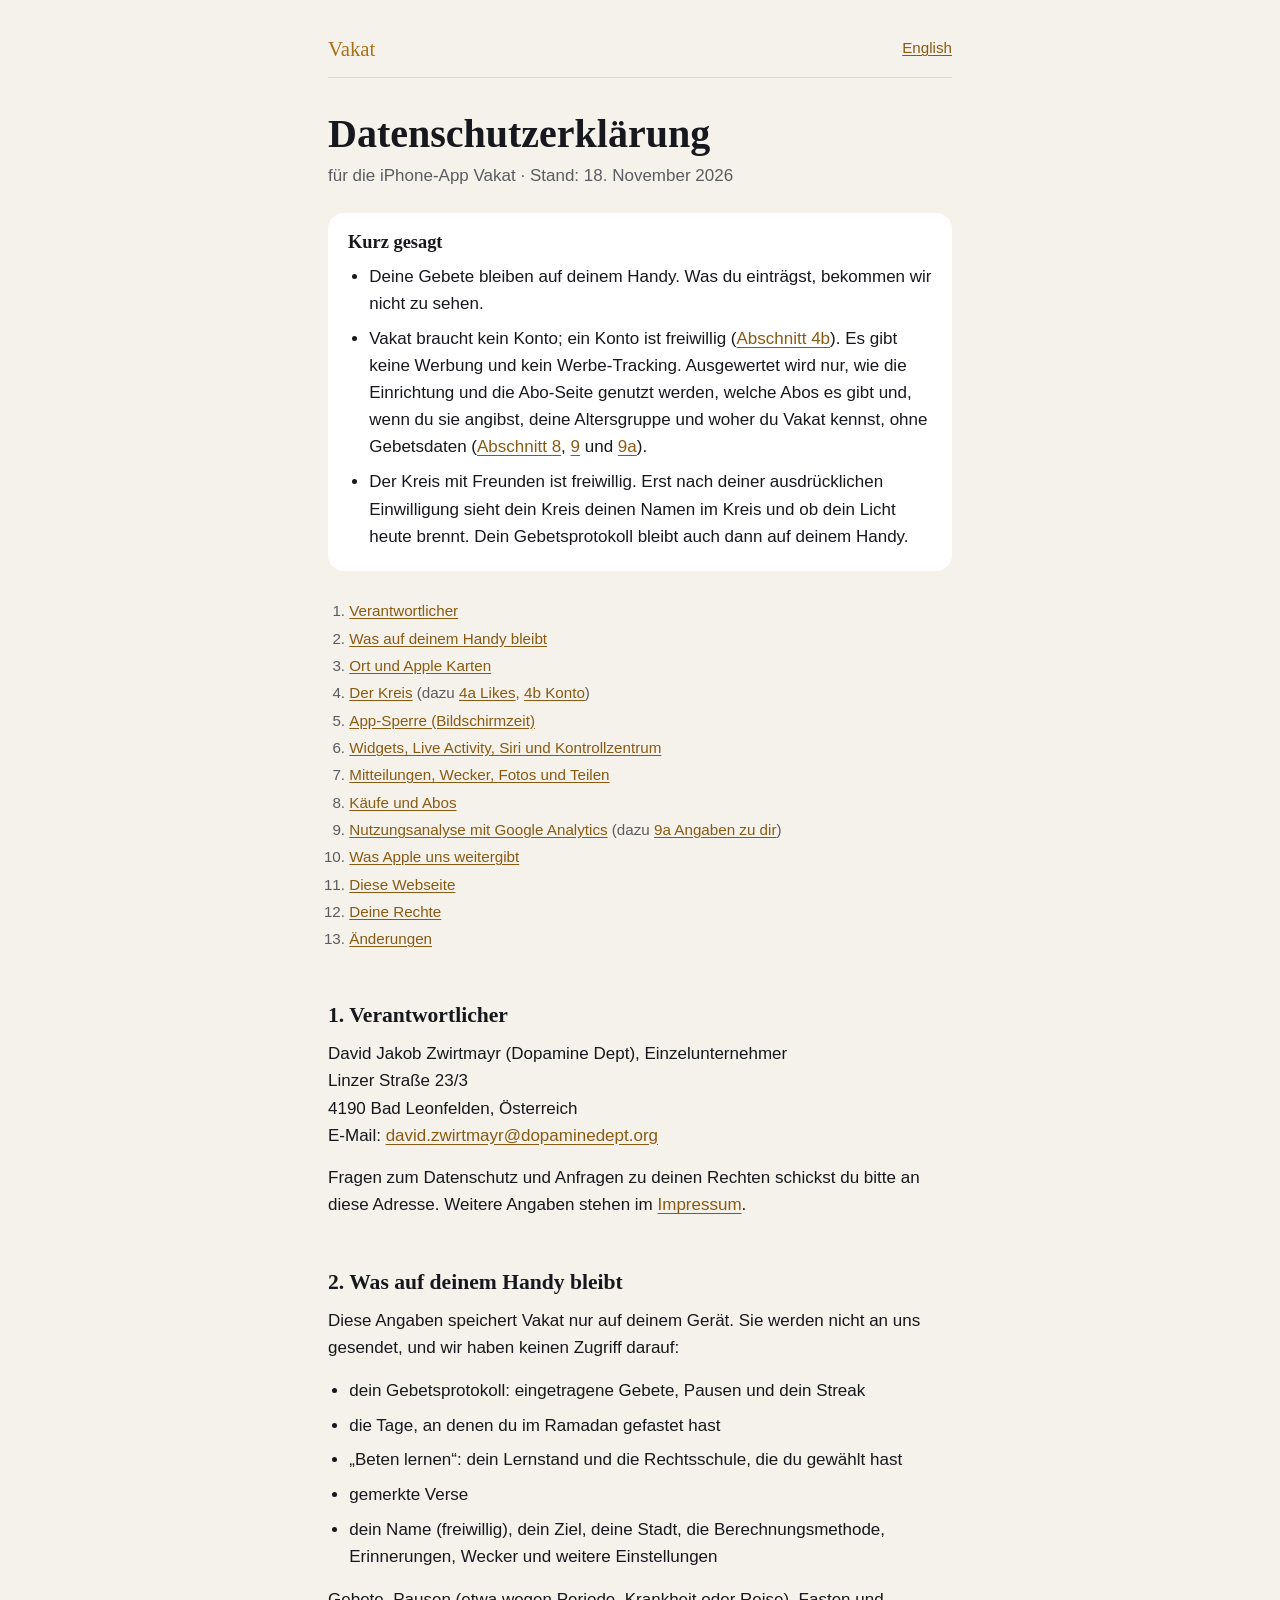
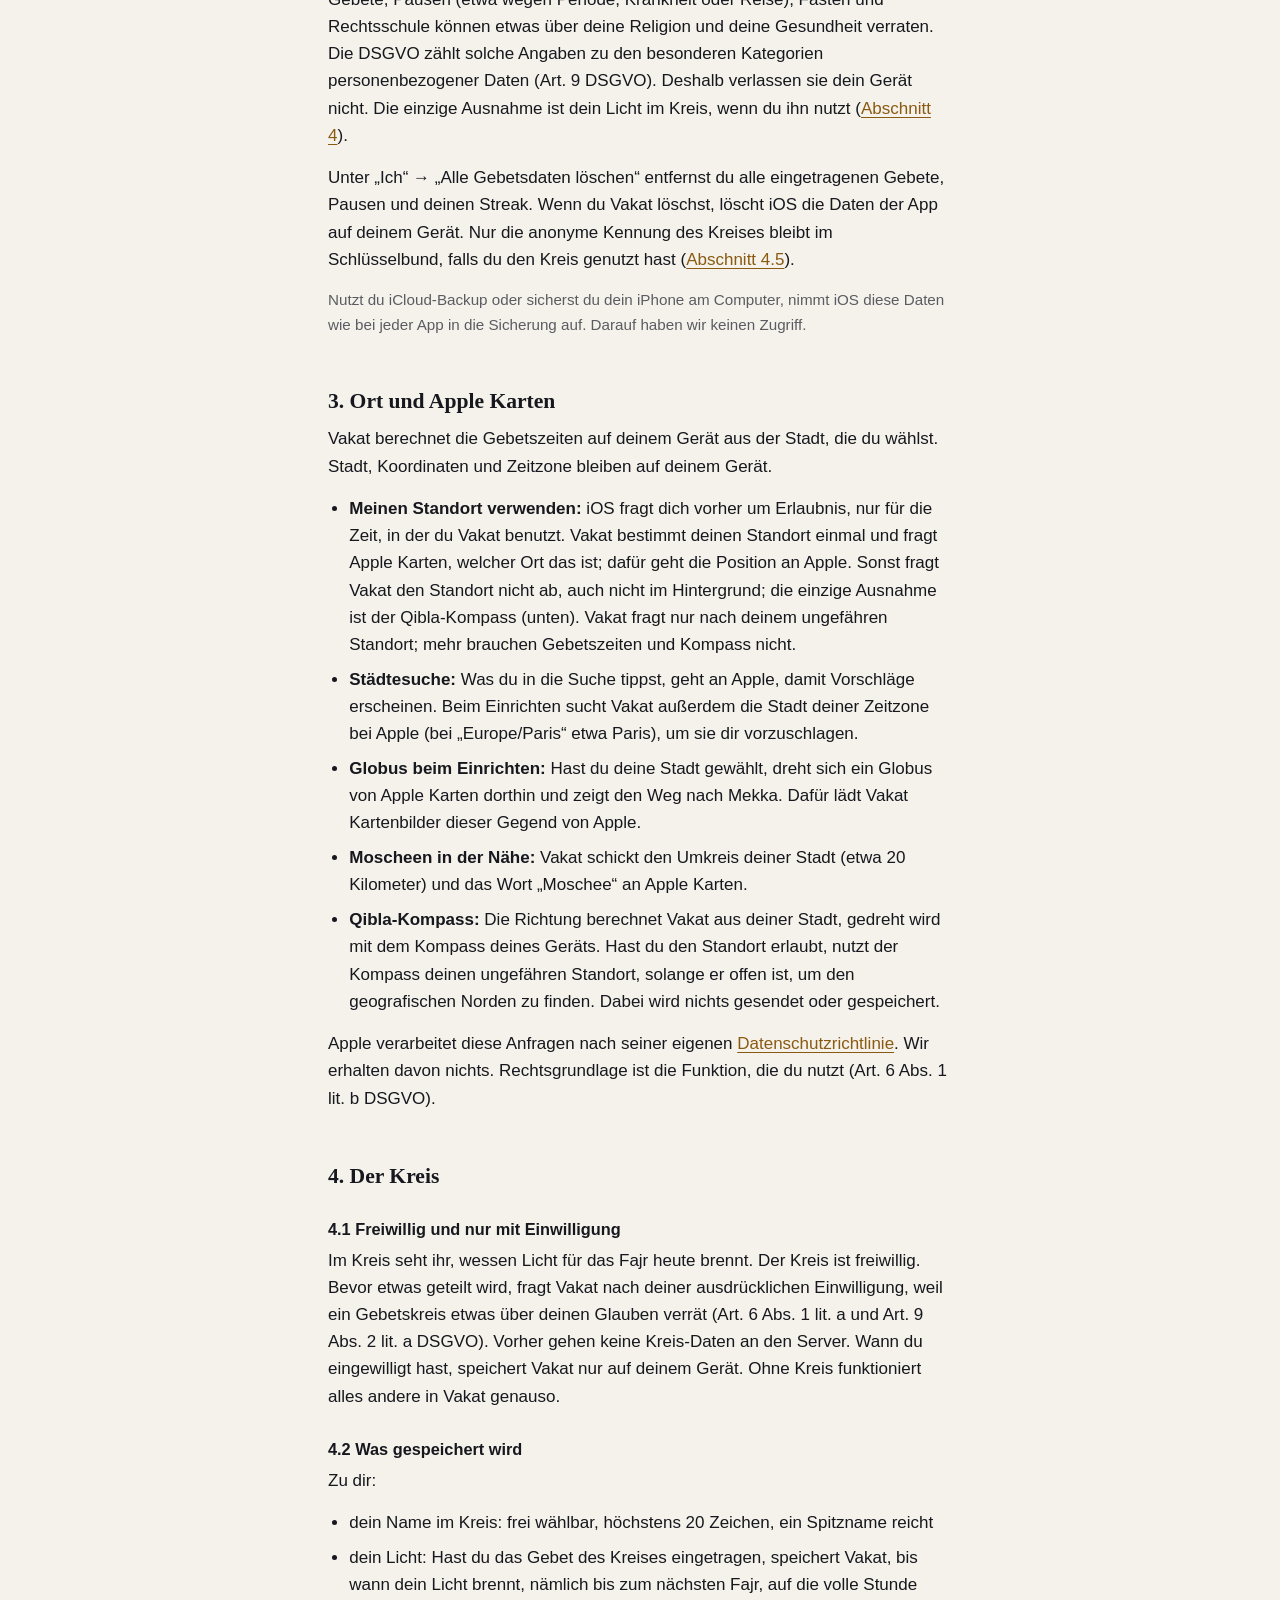
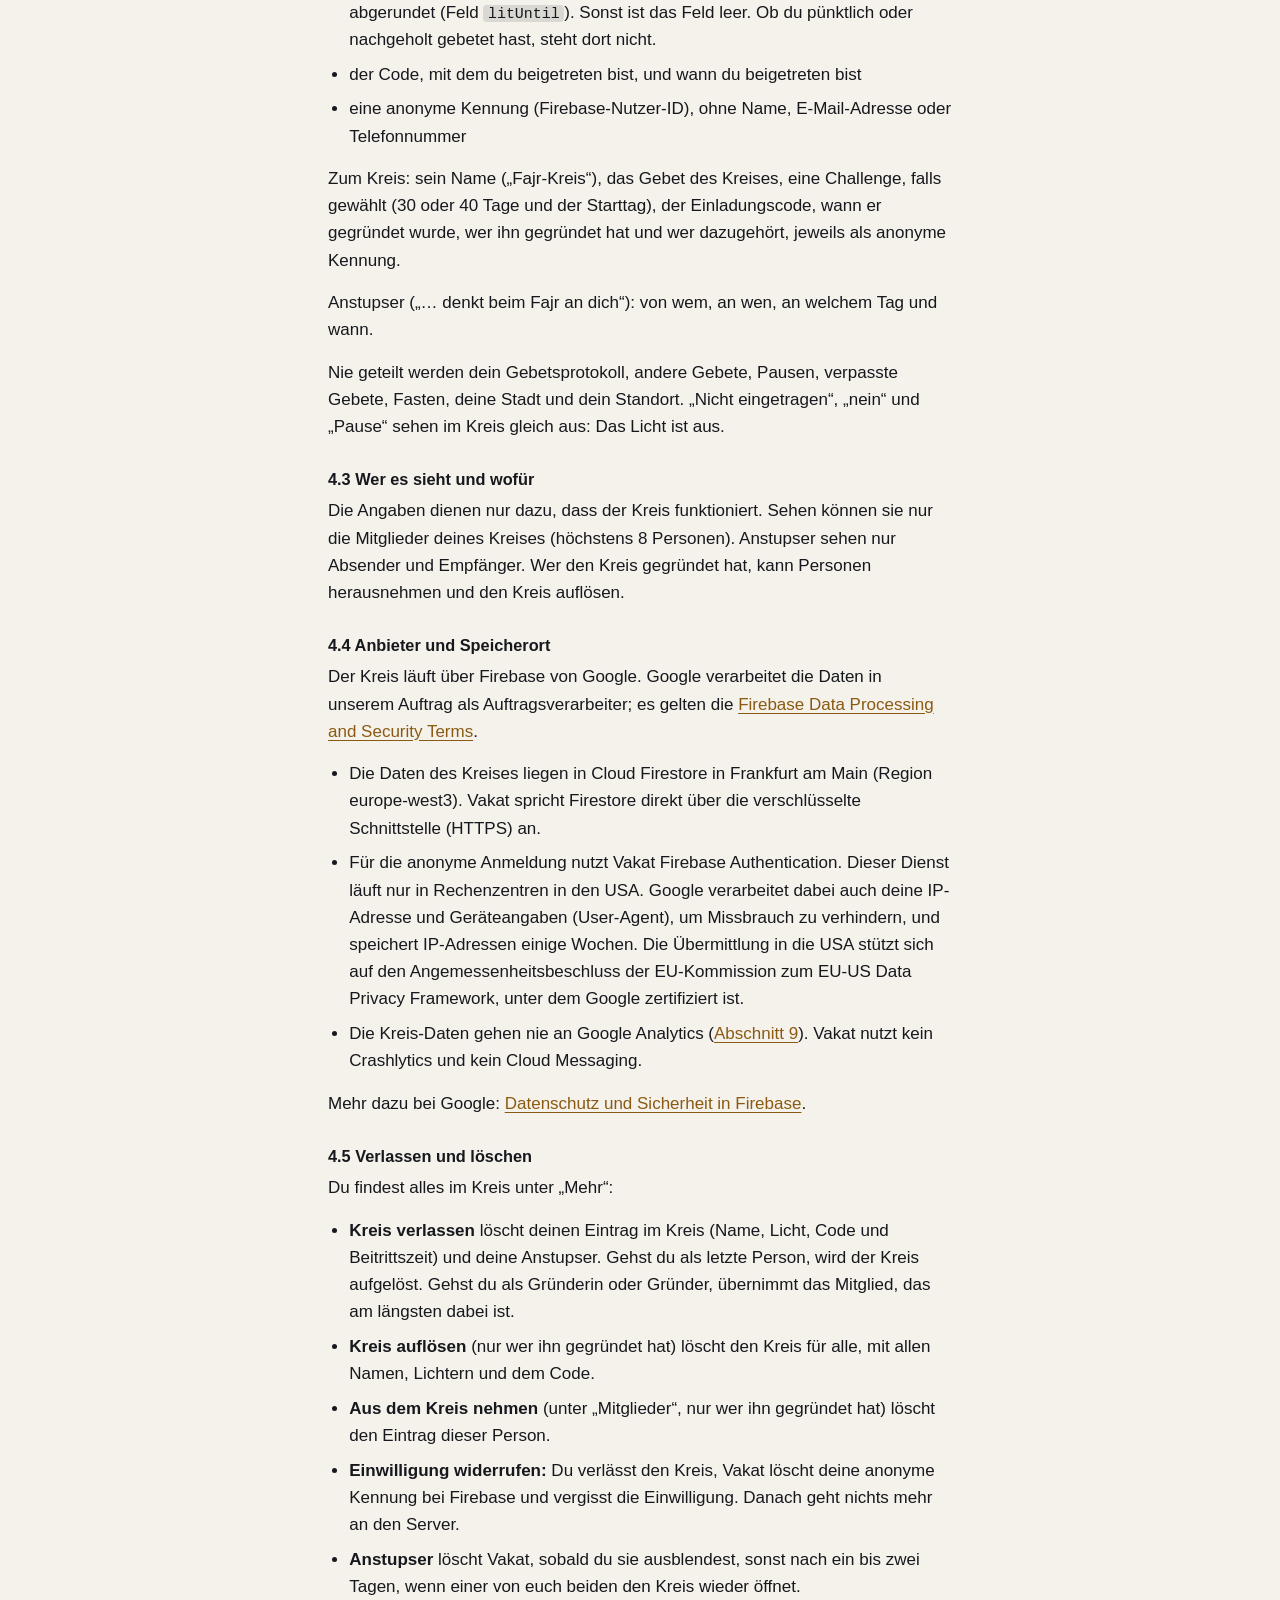
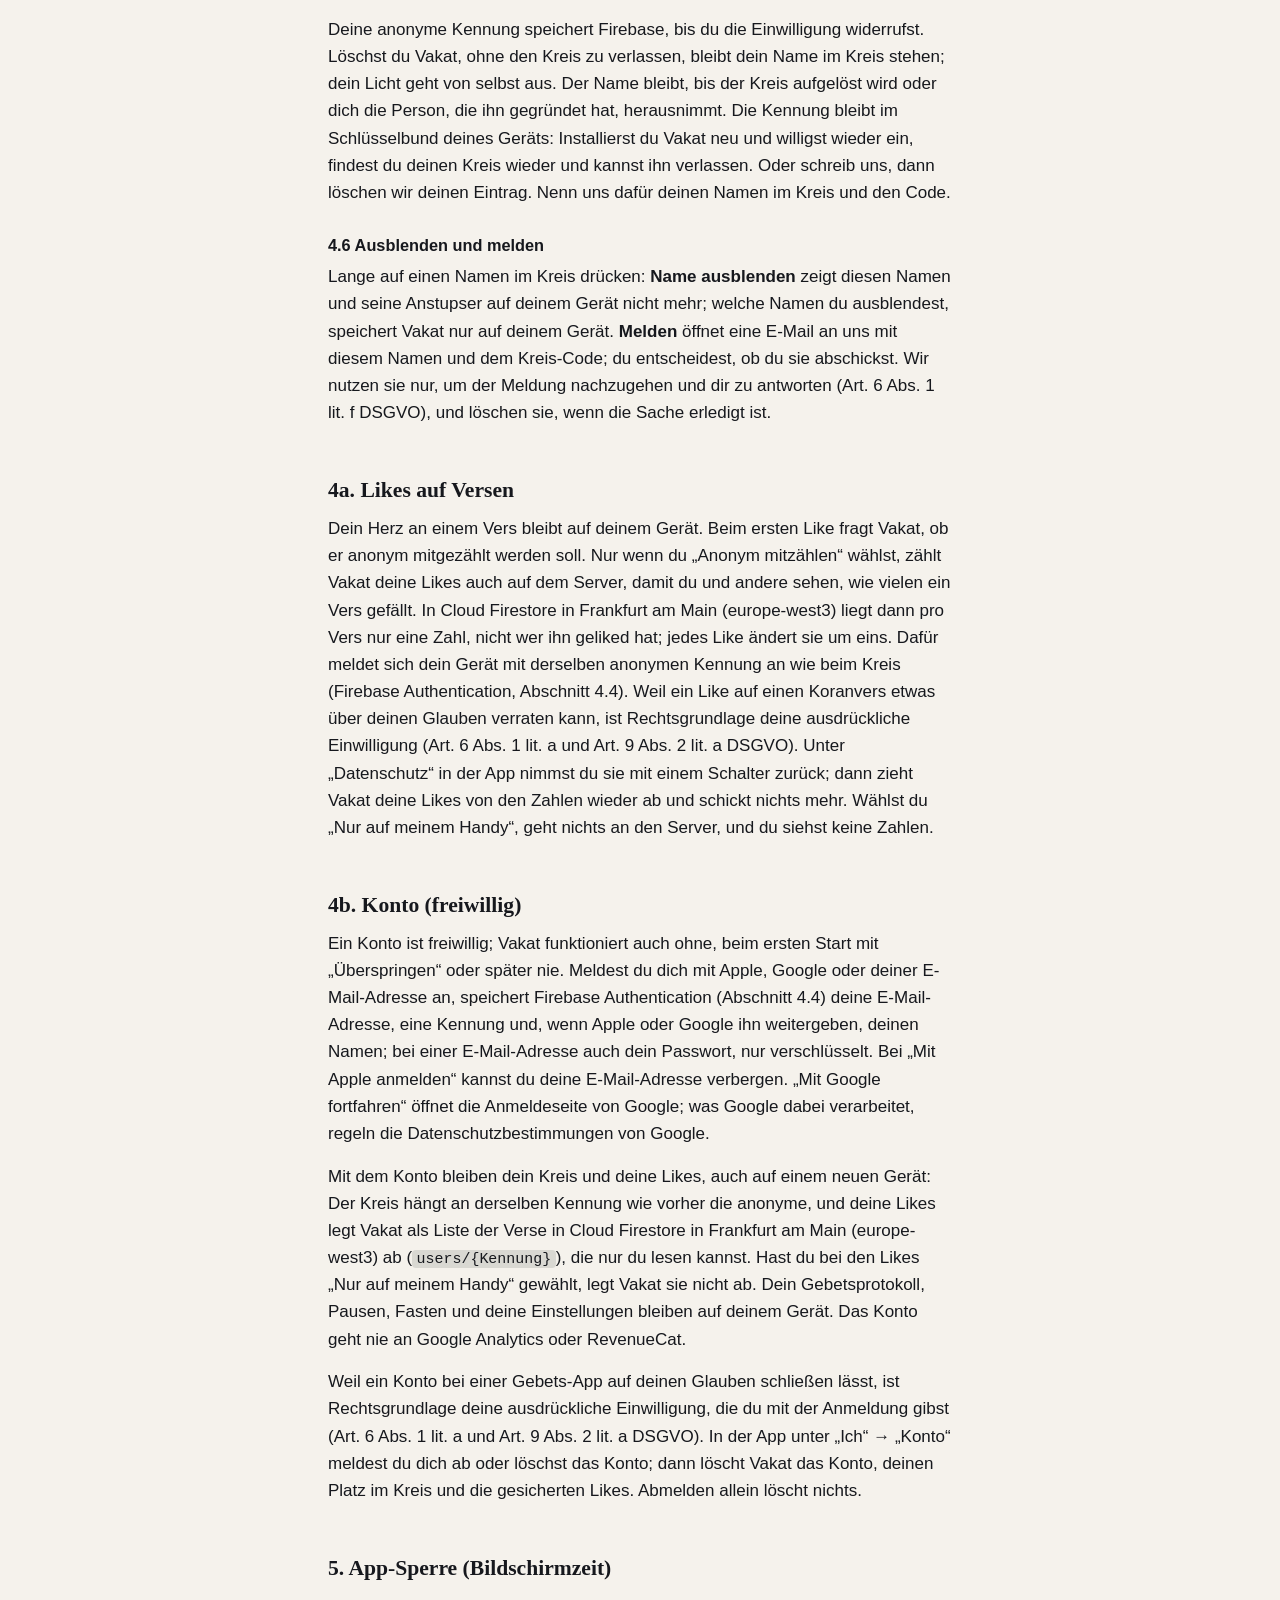
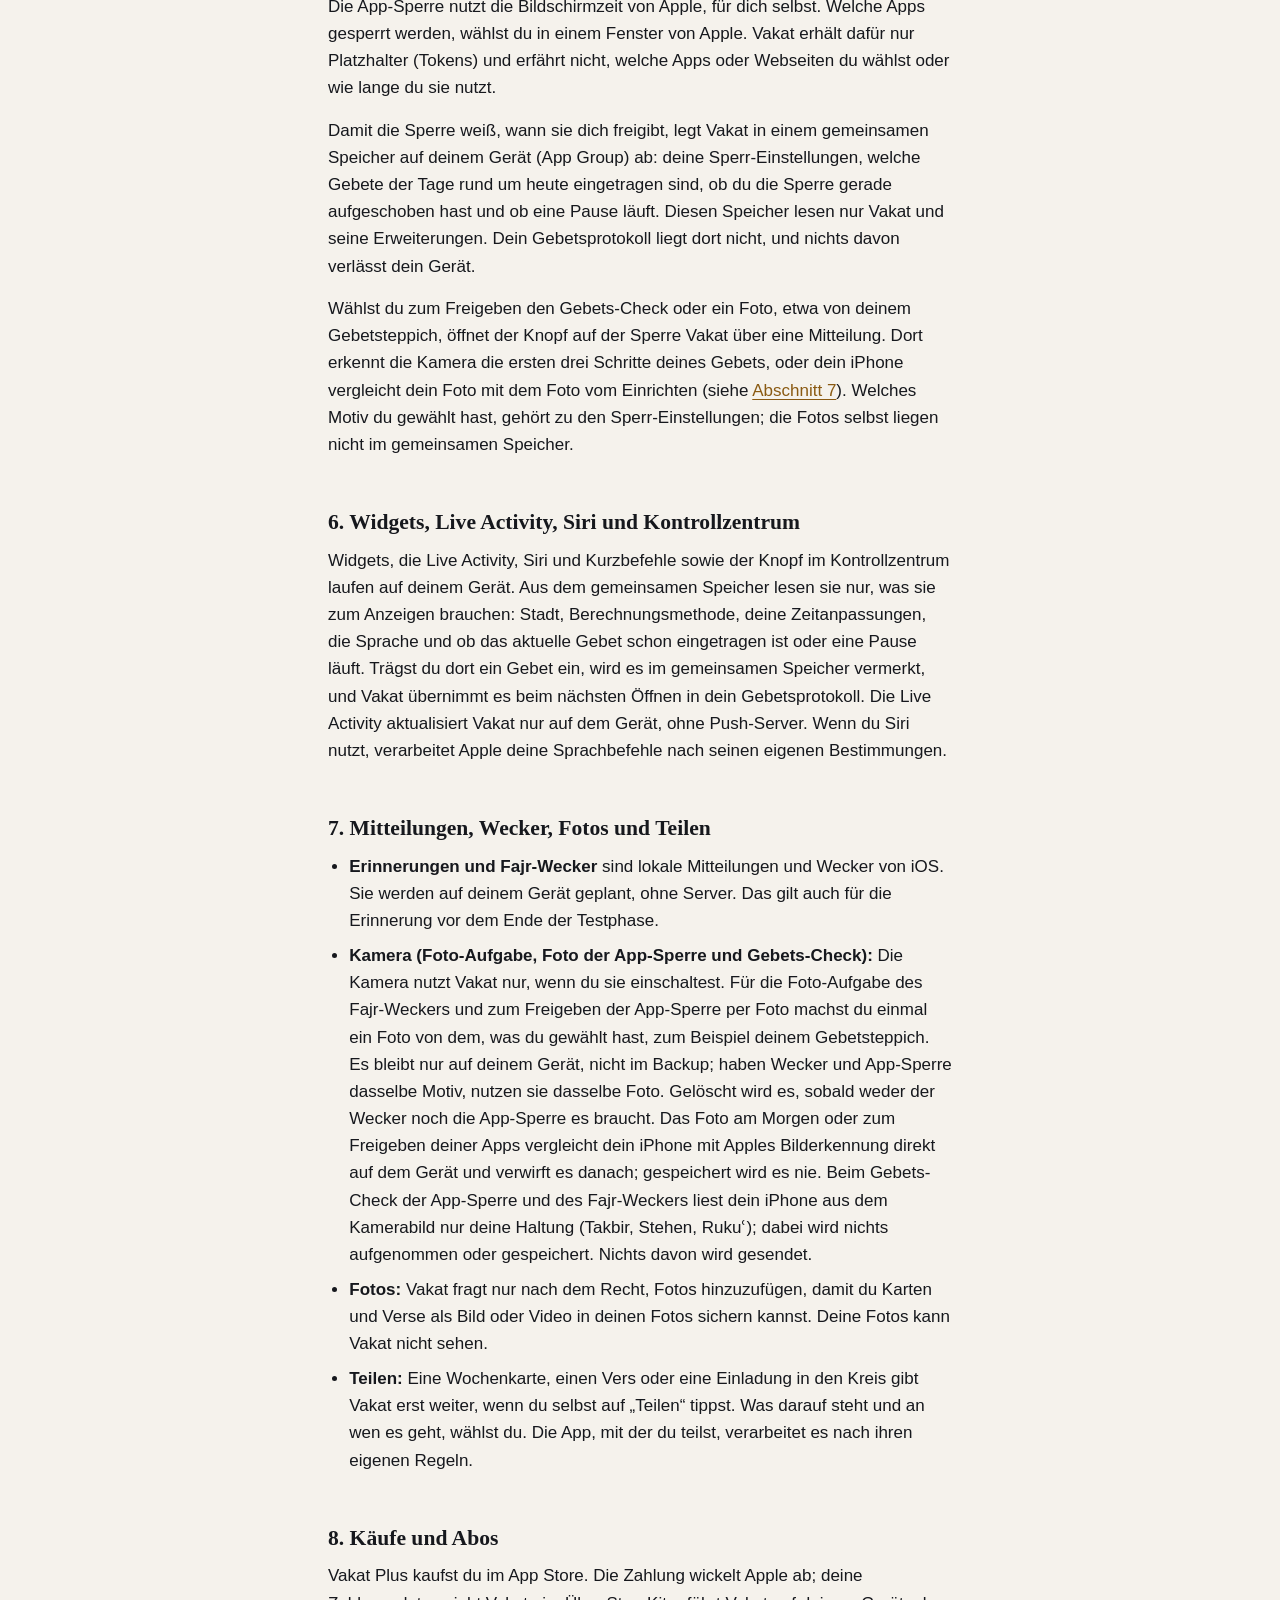
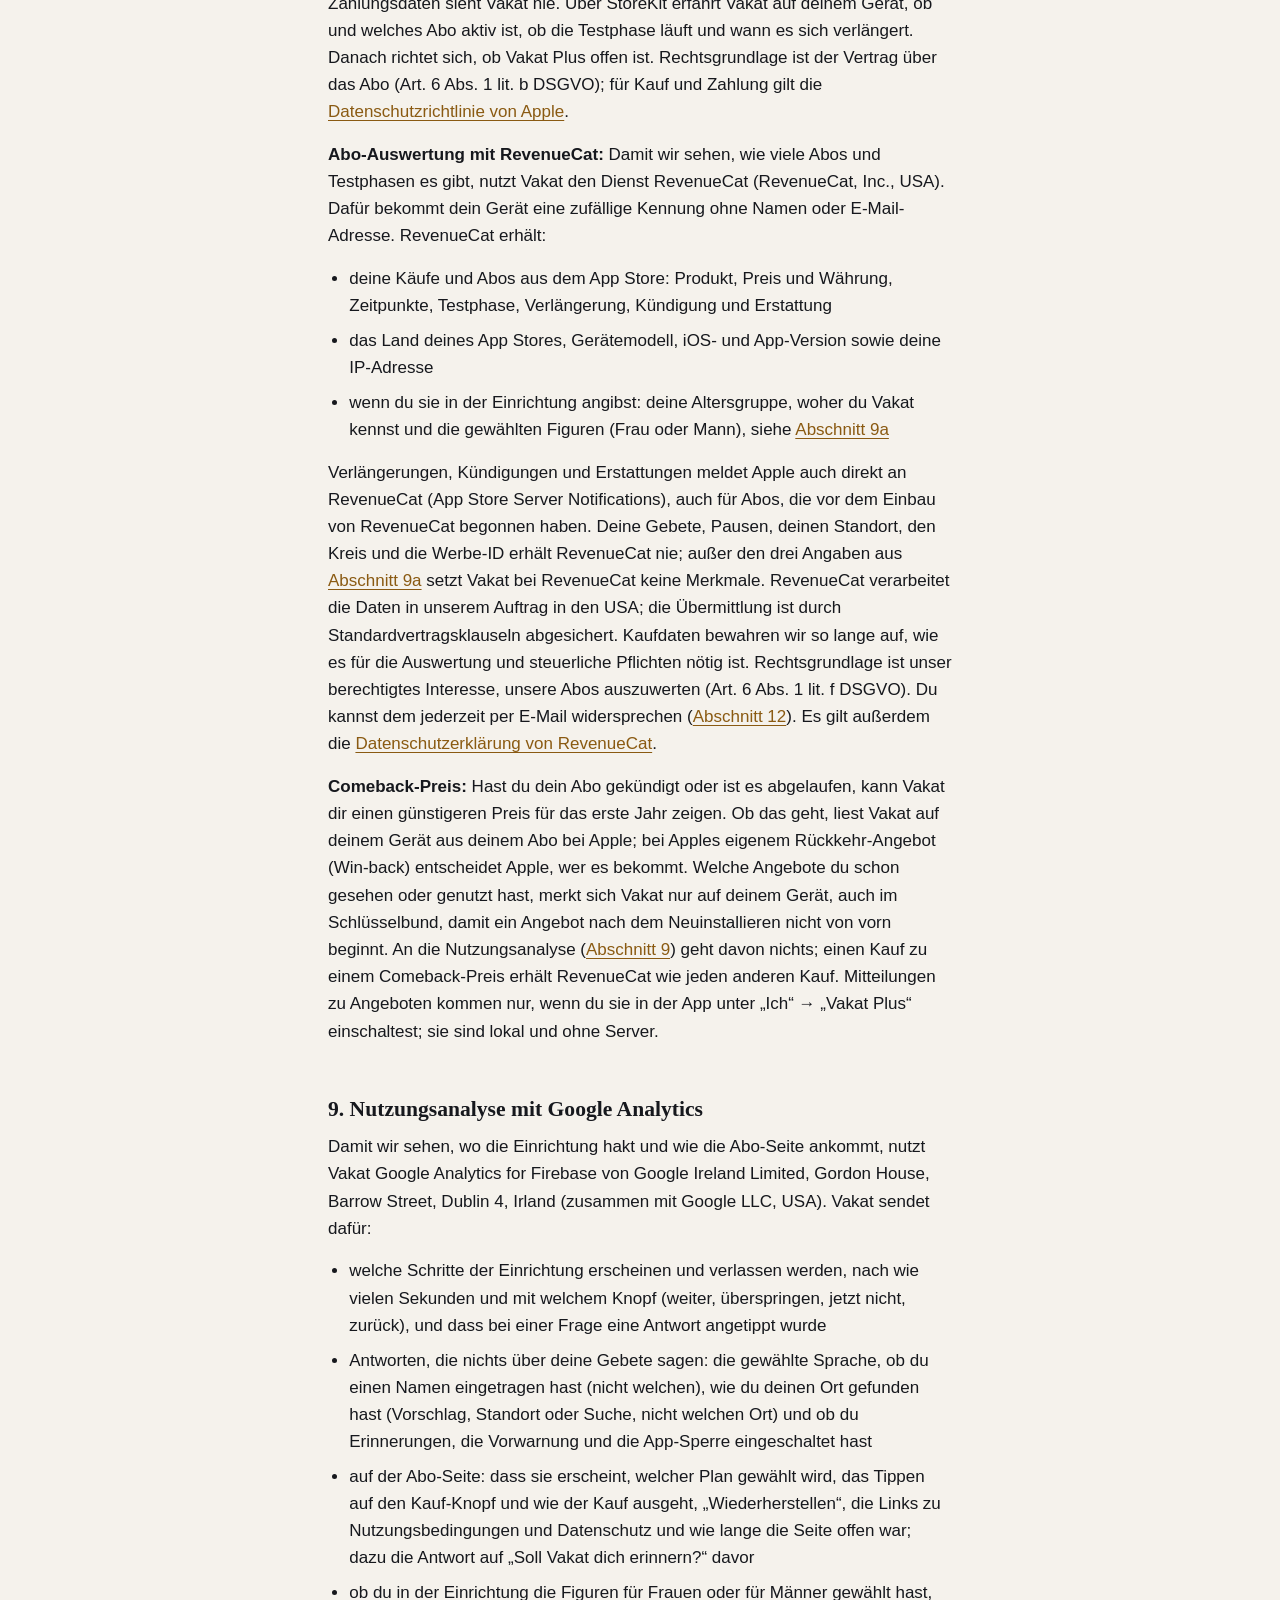
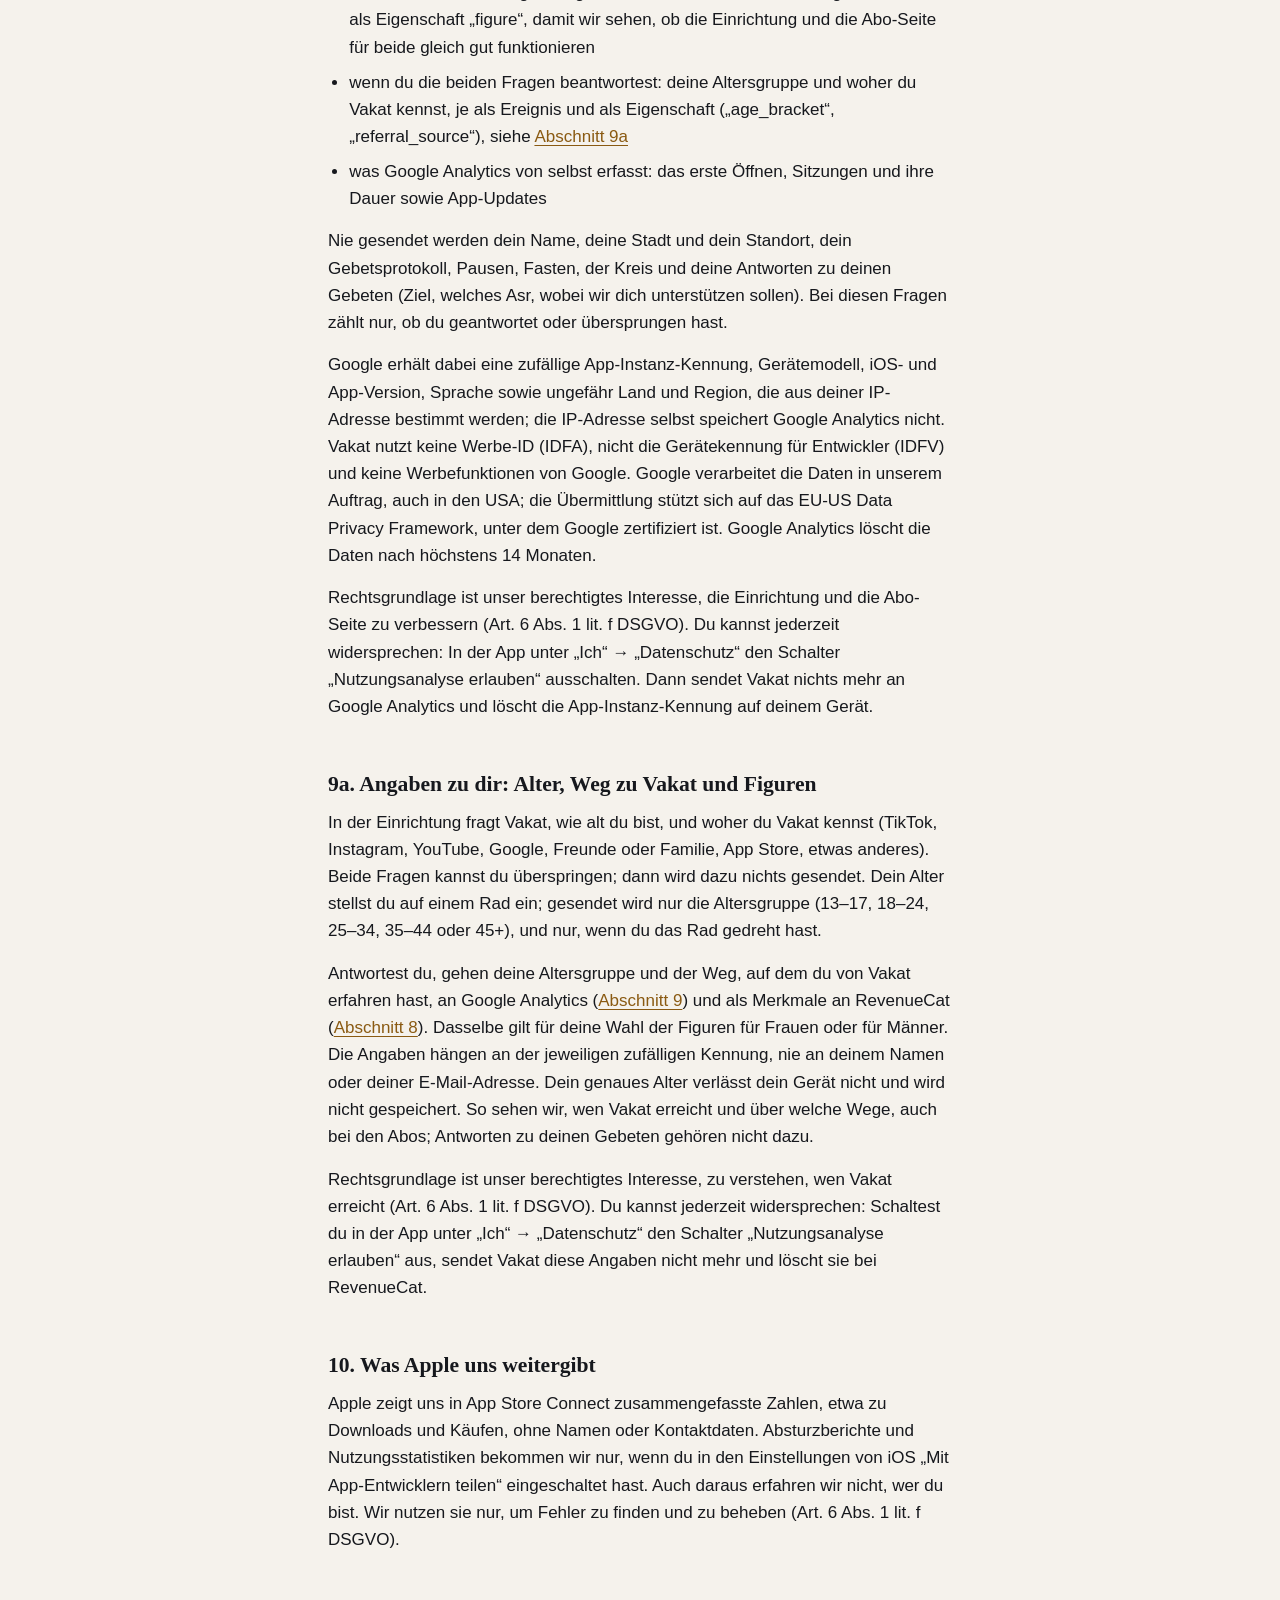
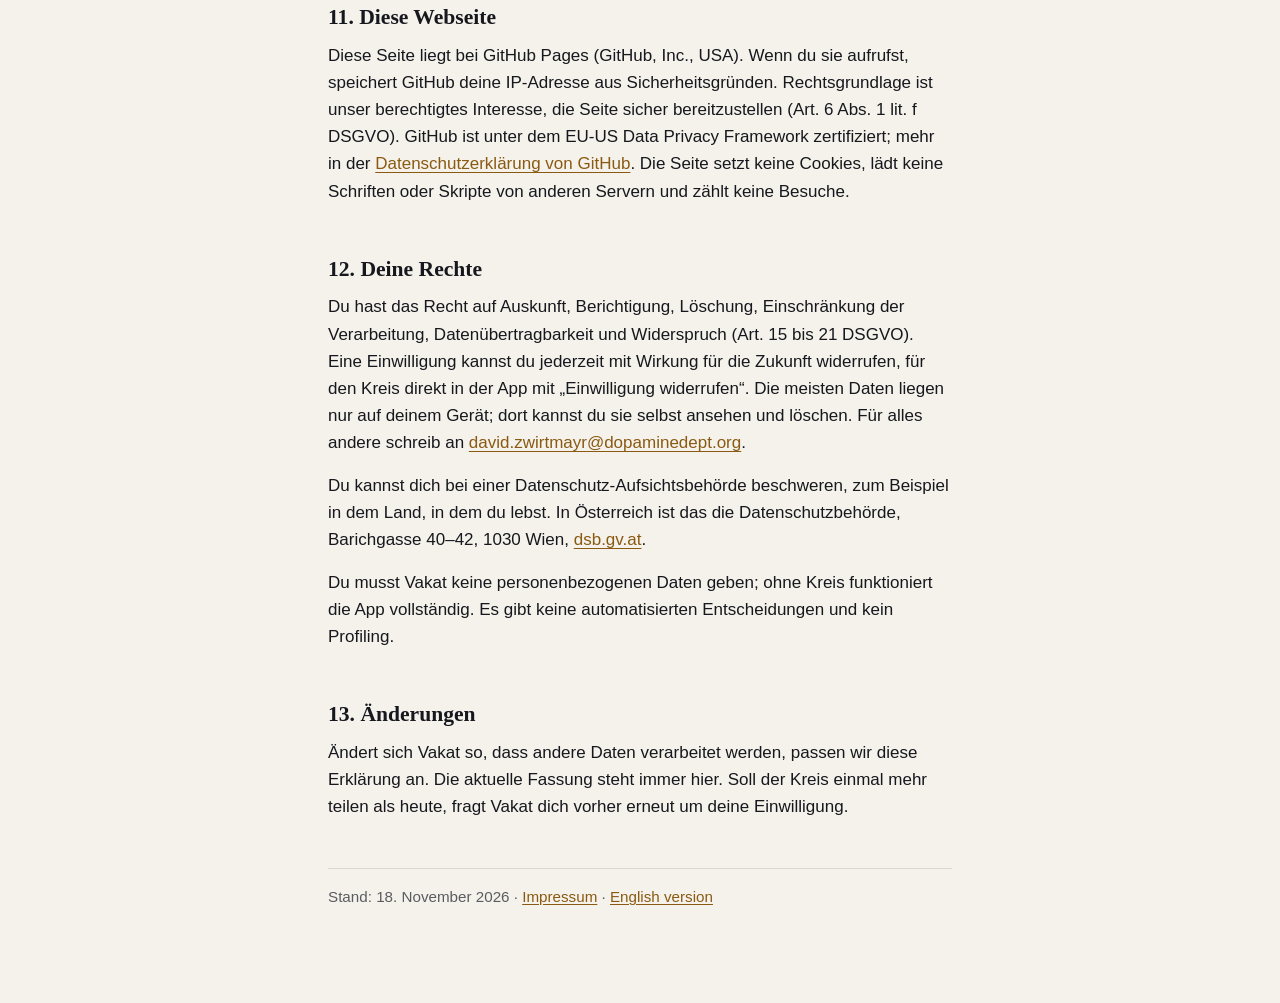
==== commit 7e7f7e86: "Datenschutz 9a: Alter per Rad, gesendet wird nur die Altersgruppe; Google als Kanal Das Alter wird i" ====
--- a/datenschutz/index.html
+++ b/datenschutz/index.html
@@ -181,8 +181,8 @@
 <p>Rechtsgrundlage ist unser berechtigtes Interesse, die Einrichtung und die Abo-Seite zu verbessern (Art. 6 Abs. 1 lit. f DSGVO). Du kannst jederzeit widersprechen: In der App unter „Ich“ → „Datenschutz“ den Schalter „Nutzungsanalyse erlauben“ ausschalten. Dann sendet Vakat nichts mehr an Google Analytics und löscht die App-Instanz-Kennung auf deinem Gerät.</p>
 
 <h2 id="angaben">9a. Angaben zu dir: Alter, Weg zu Vakat und Figuren</h2>
-<p>In der Einrichtung fragt Vakat, wie alt du bist (zur Auswahl stehen nur Altersgruppen: 13–17, 18–24, 25–34, 35+) und woher du Vakat kennst (TikTok, Instagram, YouTube, Freunde oder Familie, App Store, etwas anderes). Beide Fragen kannst du überspringen; dann wird dazu nichts gesendet.</p>
-<p>Antwortest du, gehen deine Altersgruppe und der Weg, auf dem du von Vakat erfahren hast, an Google Analytics (<a href="#analyse">Abschnitt 9</a>) und als Merkmale an RevenueCat (<a href="#kaeufe">Abschnitt 8</a>). Dasselbe gilt für deine Wahl der Figuren für Frauen oder für Männer. Die Angaben hängen an der jeweiligen zufälligen Kennung, nie an deinem Namen oder deiner E-Mail-Adresse. Dein genaues Alter fragt Vakat nicht ab. So sehen wir, wen Vakat erreicht und über welche Wege, auch bei den Abos; Antworten zu deinen Gebeten gehören nicht dazu.</p>
+<p>In der Einrichtung fragt Vakat, wie alt du bist, und woher du Vakat kennst (TikTok, Instagram, YouTube, Google, Freunde oder Familie, App Store, etwas anderes). Beide Fragen kannst du überspringen; dann wird dazu nichts gesendet. Dein Alter stellst du auf einem Rad ein; gesendet wird nur die Altersgruppe (13–17, 18–24, 25–34, 35–44 oder 45+), und nur, wenn du das Rad gedreht hast.</p>
+<p>Antwortest du, gehen deine Altersgruppe und der Weg, auf dem du von Vakat erfahren hast, an Google Analytics (<a href="#analyse">Abschnitt 9</a>) und als Merkmale an RevenueCat (<a href="#kaeufe">Abschnitt 8</a>). Dasselbe gilt für deine Wahl der Figuren für Frauen oder für Männer. Die Angaben hängen an der jeweiligen zufälligen Kennung, nie an deinem Namen oder deiner E-Mail-Adresse. Dein genaues Alter verlässt dein Gerät nicht und wird nicht gespeichert. So sehen wir, wen Vakat erreicht und über welche Wege, auch bei den Abos; Antworten zu deinen Gebeten gehören nicht dazu.</p>
 <p>Rechtsgrundlage ist unser berechtigtes Interesse, zu verstehen, wen Vakat erreicht (Art. 6 Abs. 1 lit. f DSGVO). Du kannst jederzeit widersprechen: Schaltest du in der App unter „Ich“ → „Datenschutz“ den Schalter „Nutzungsanalyse erlauben“ aus, sendet Vakat diese Angaben nicht mehr und löscht sie bei RevenueCat.</p>
 
 <h2 id="apple">10. Was Apple uns weitergibt</h2>
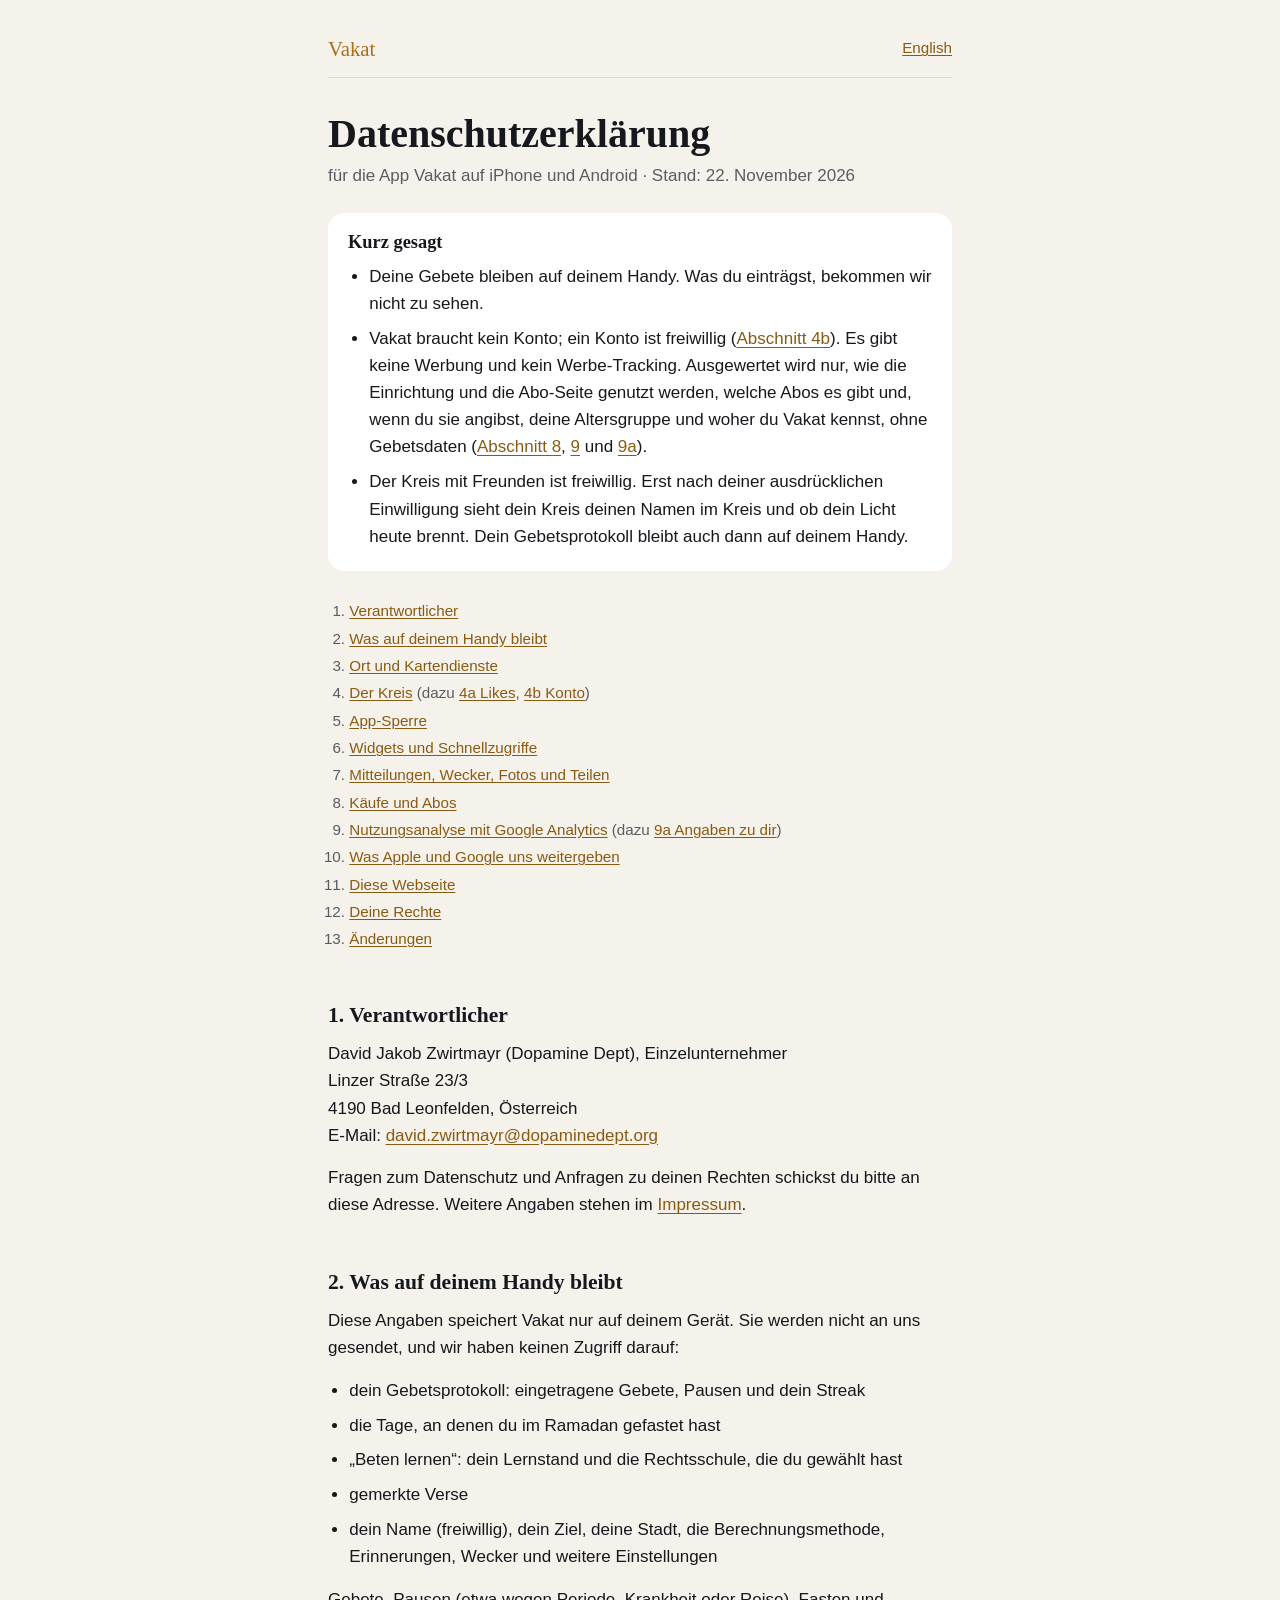
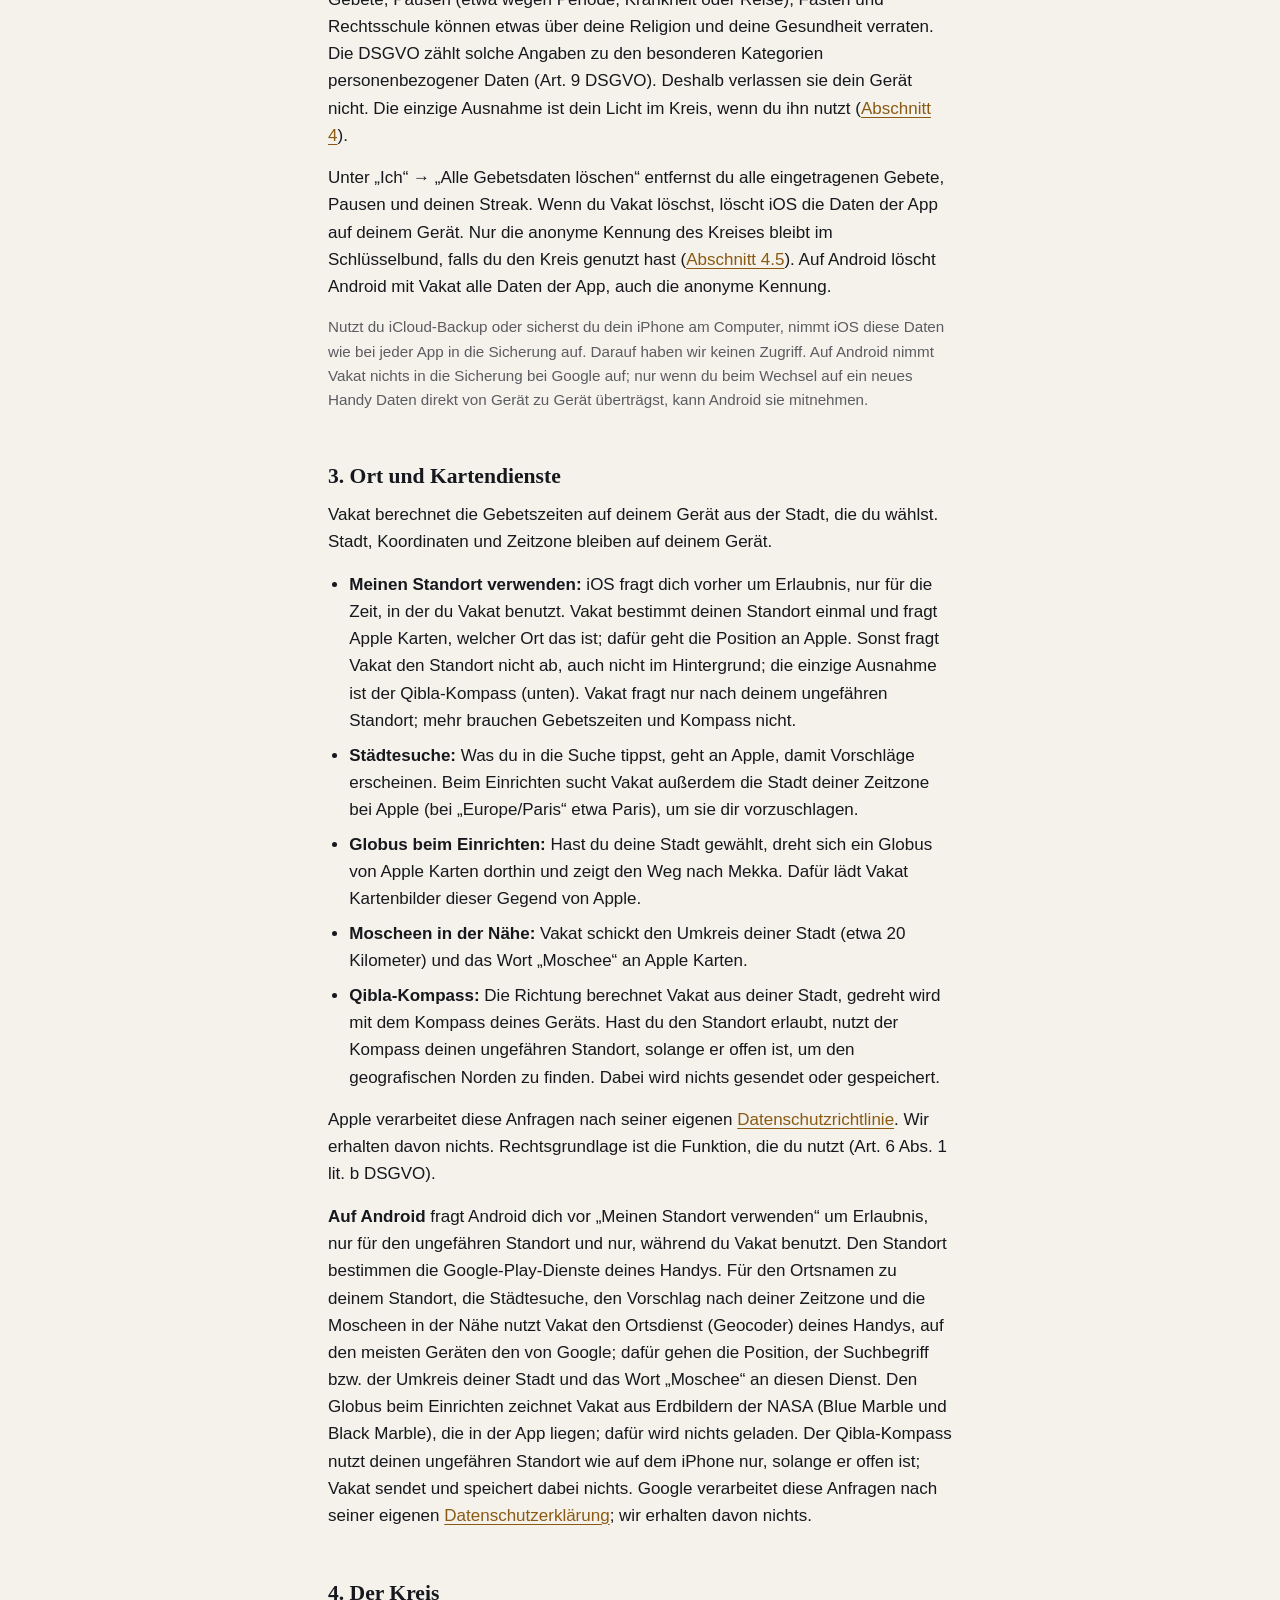
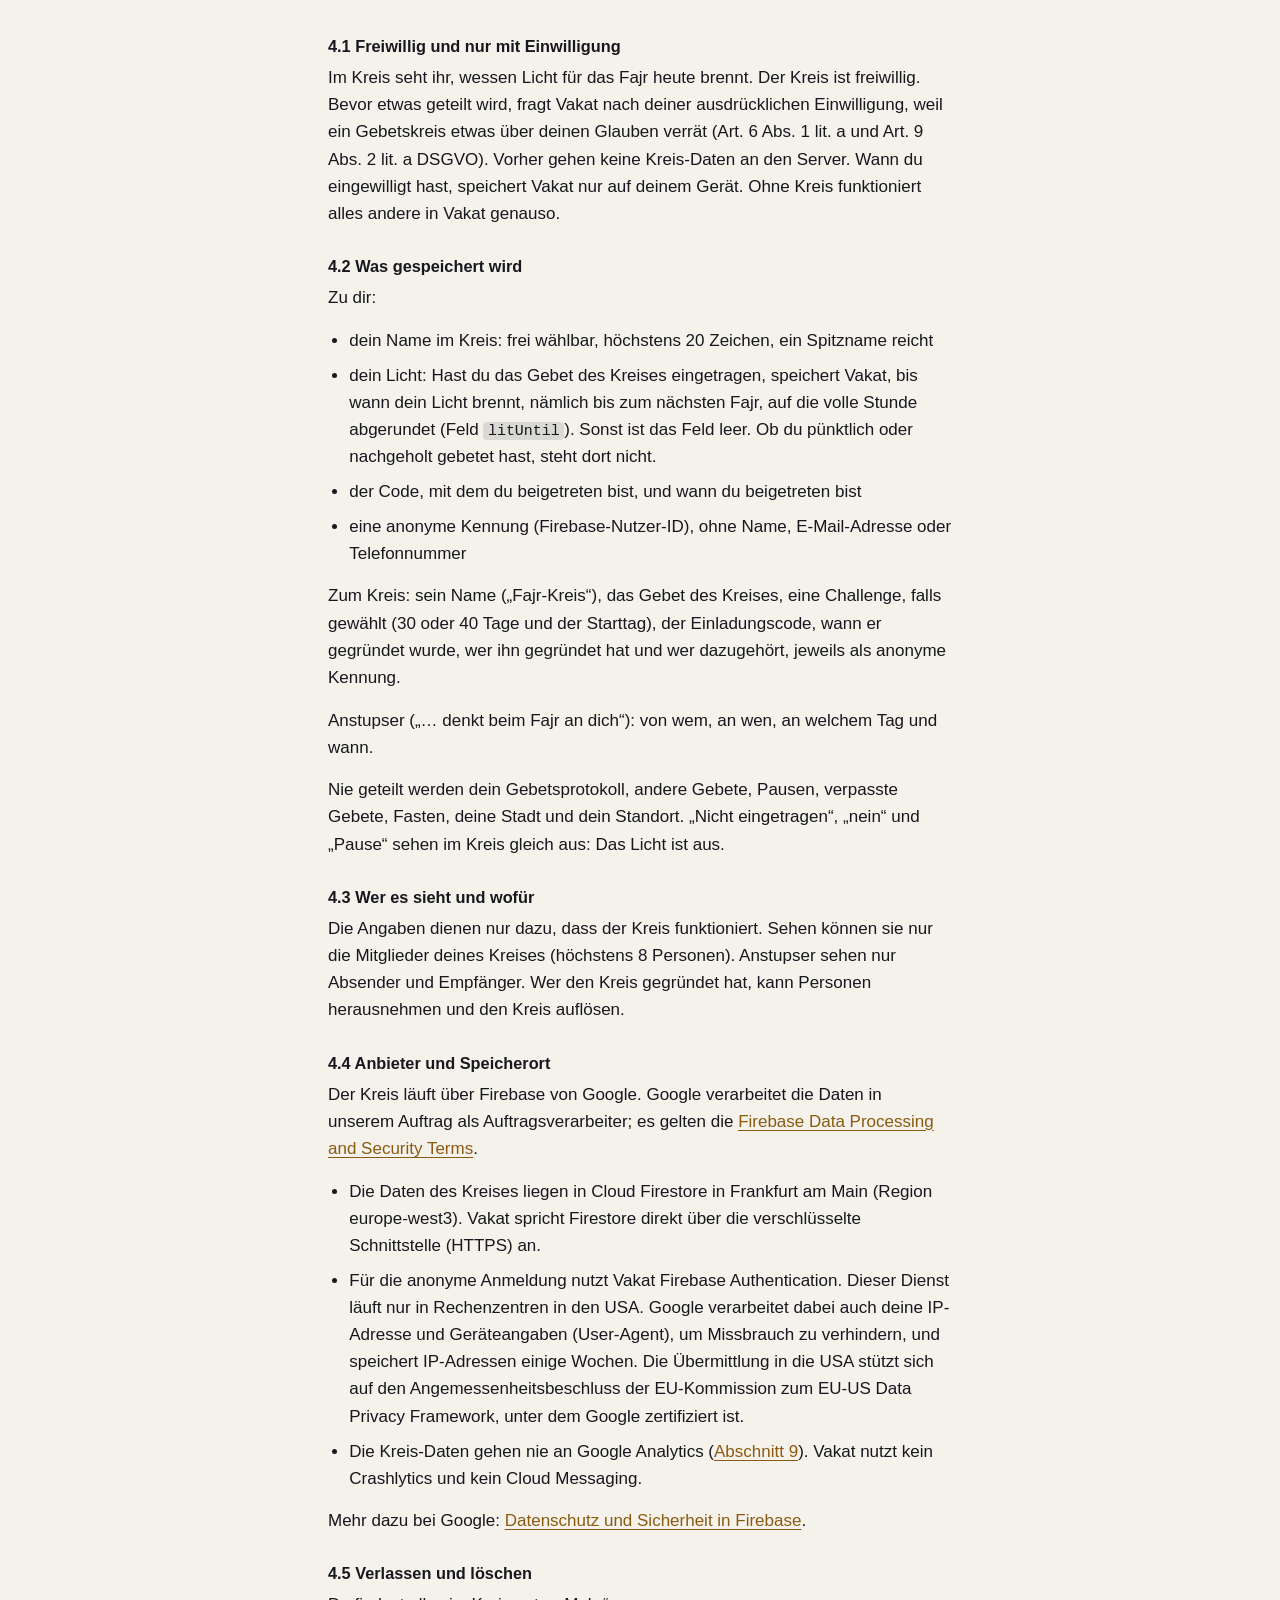
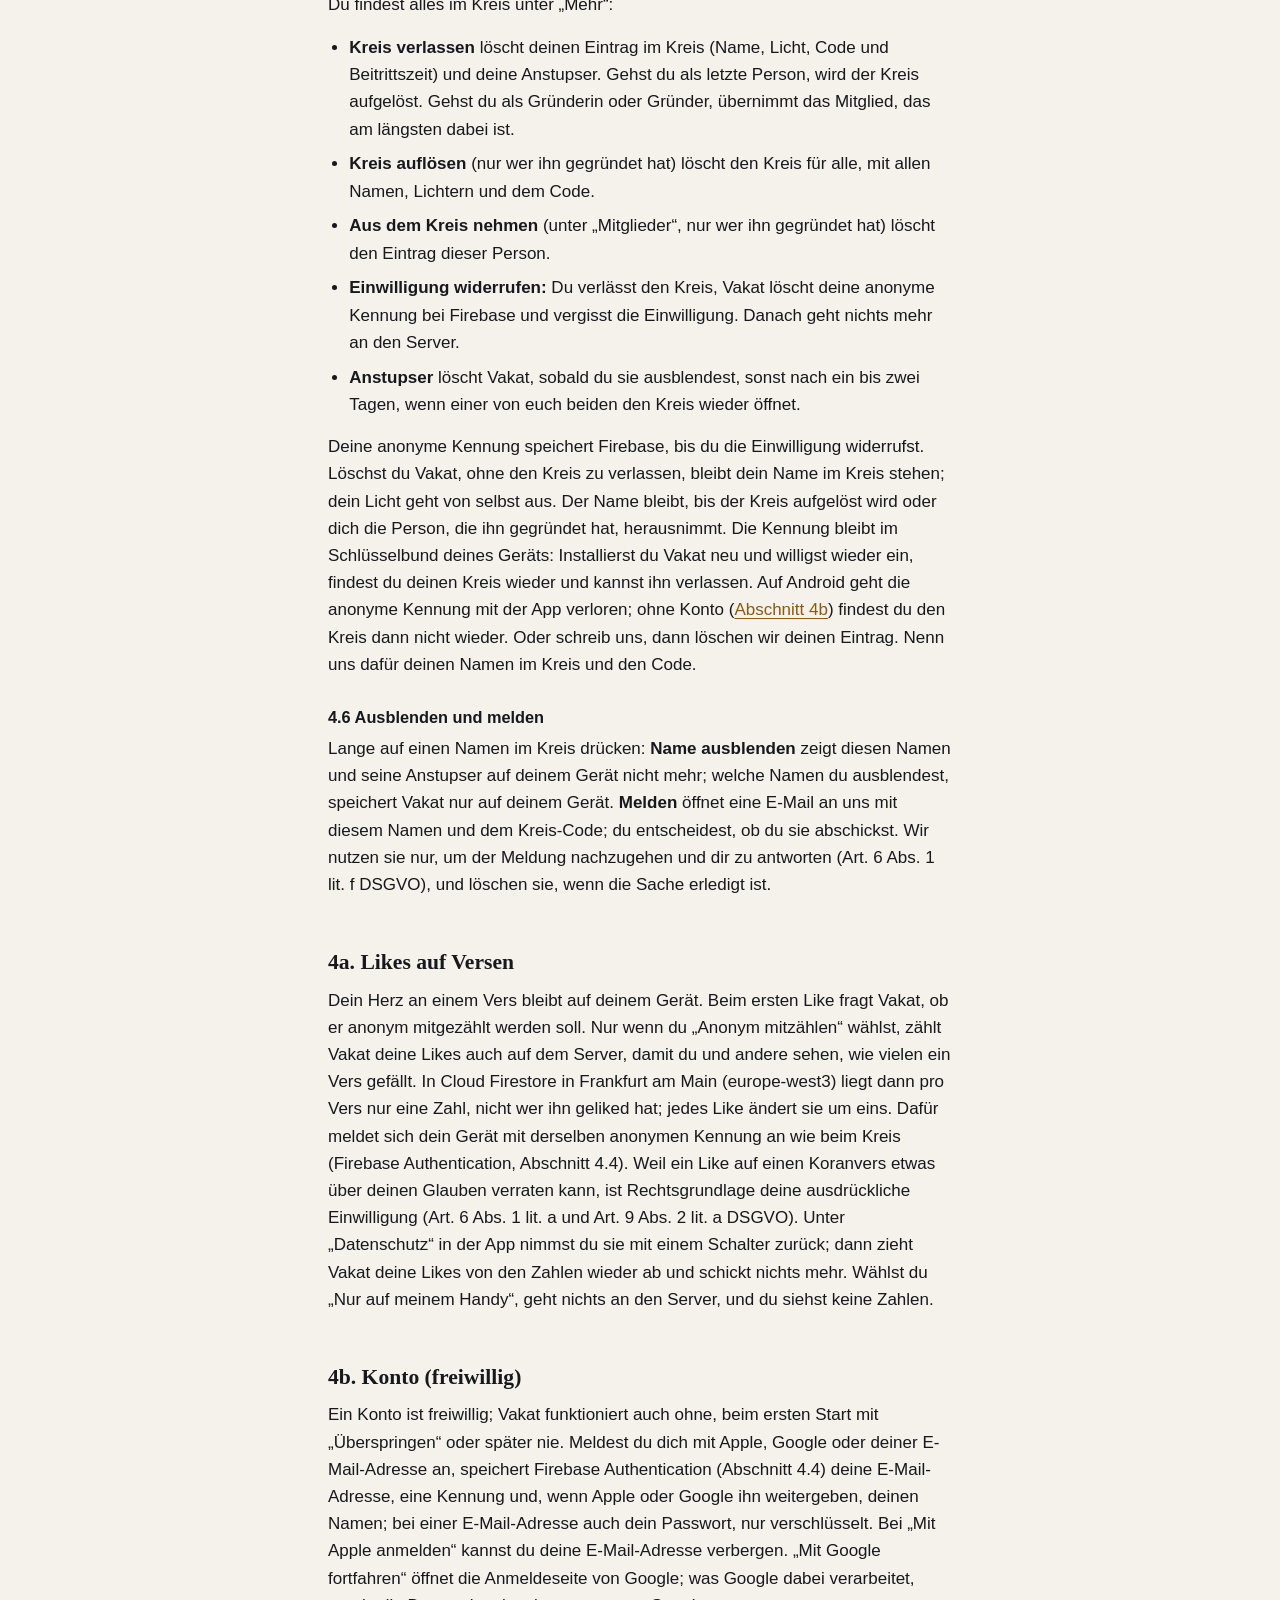
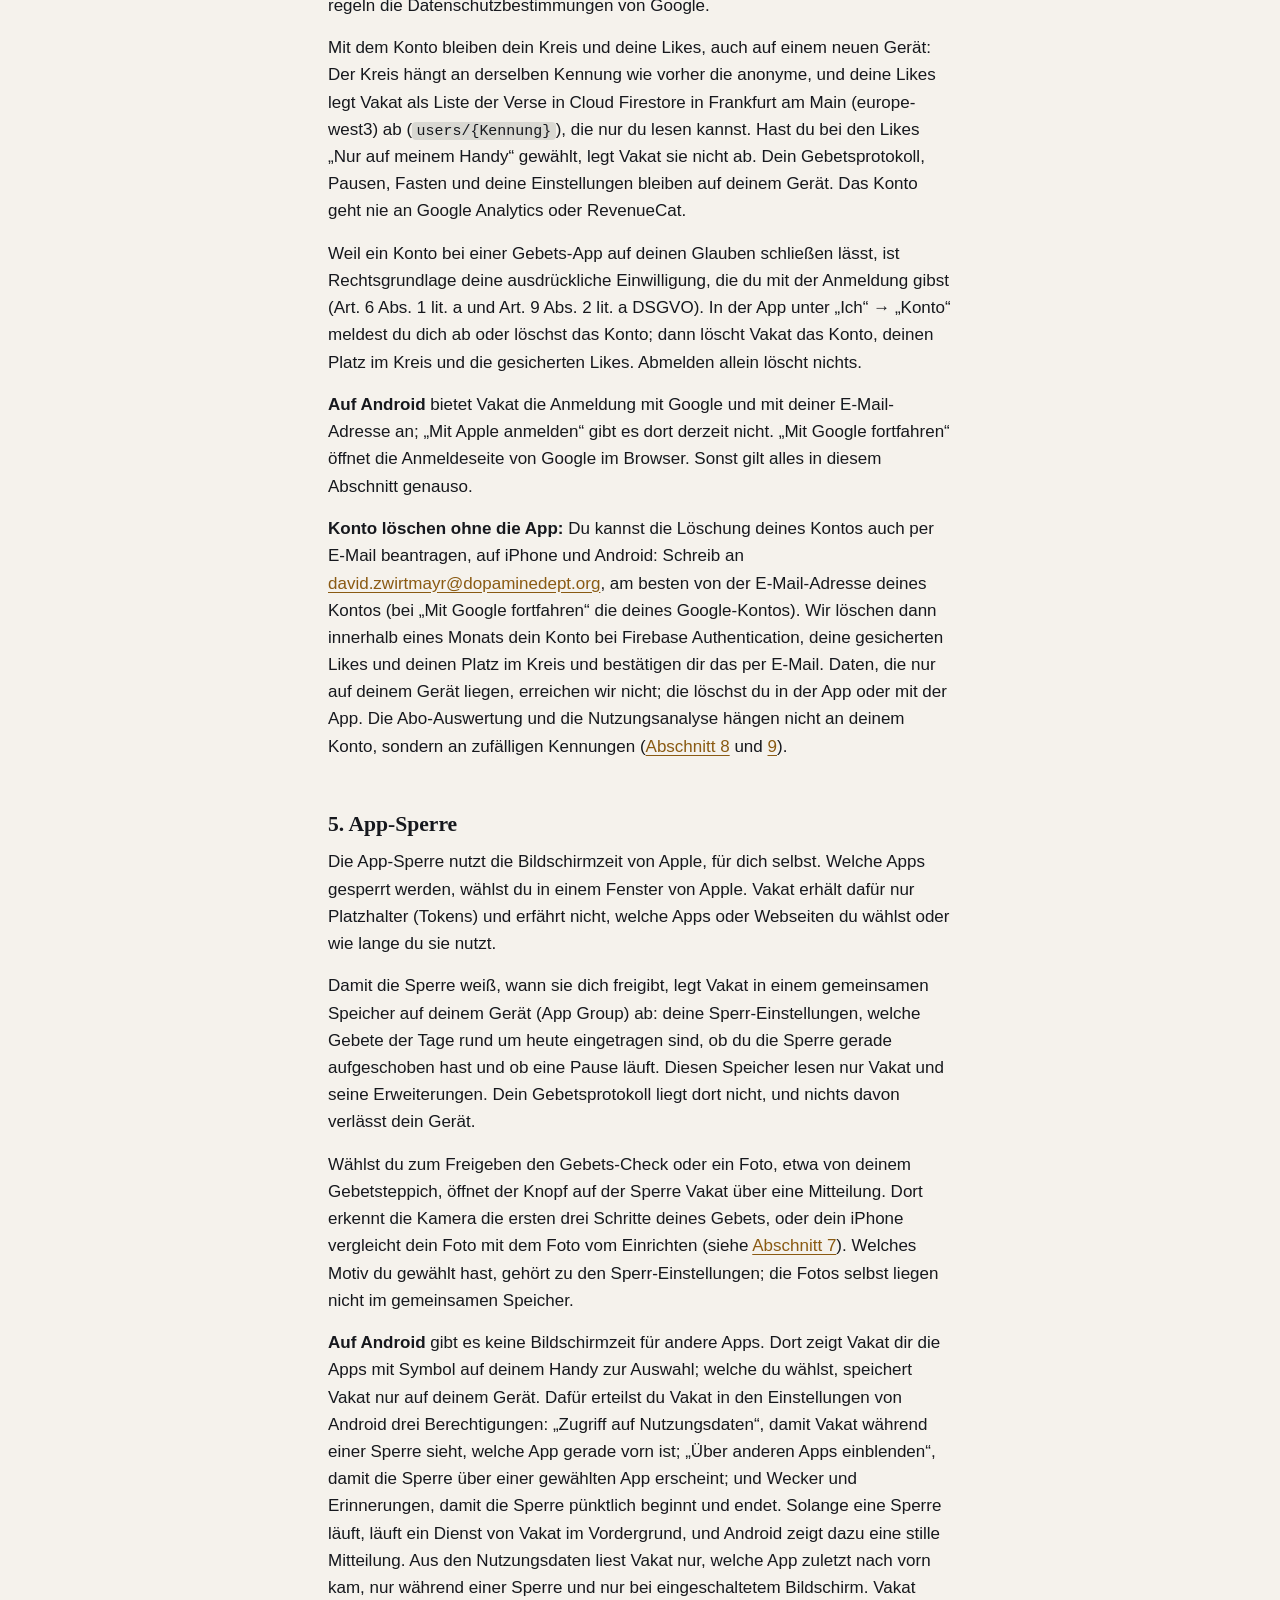
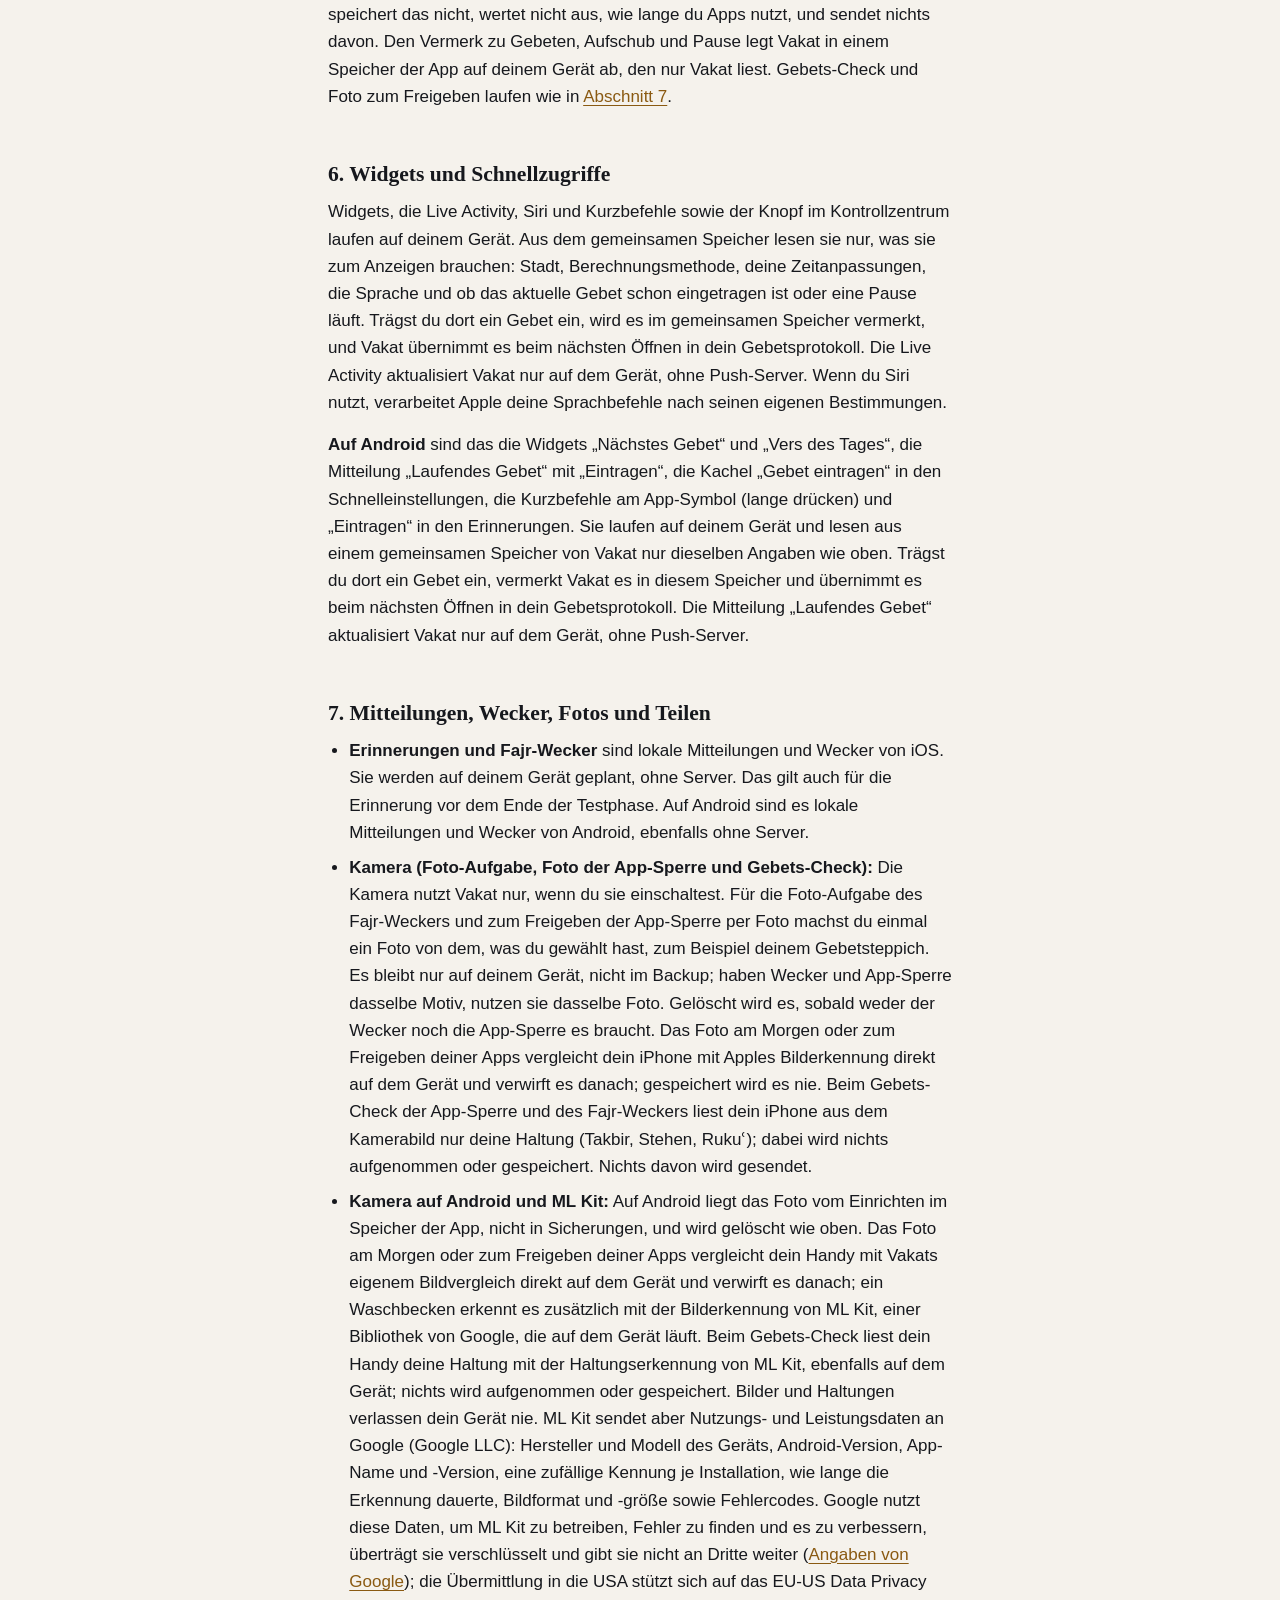
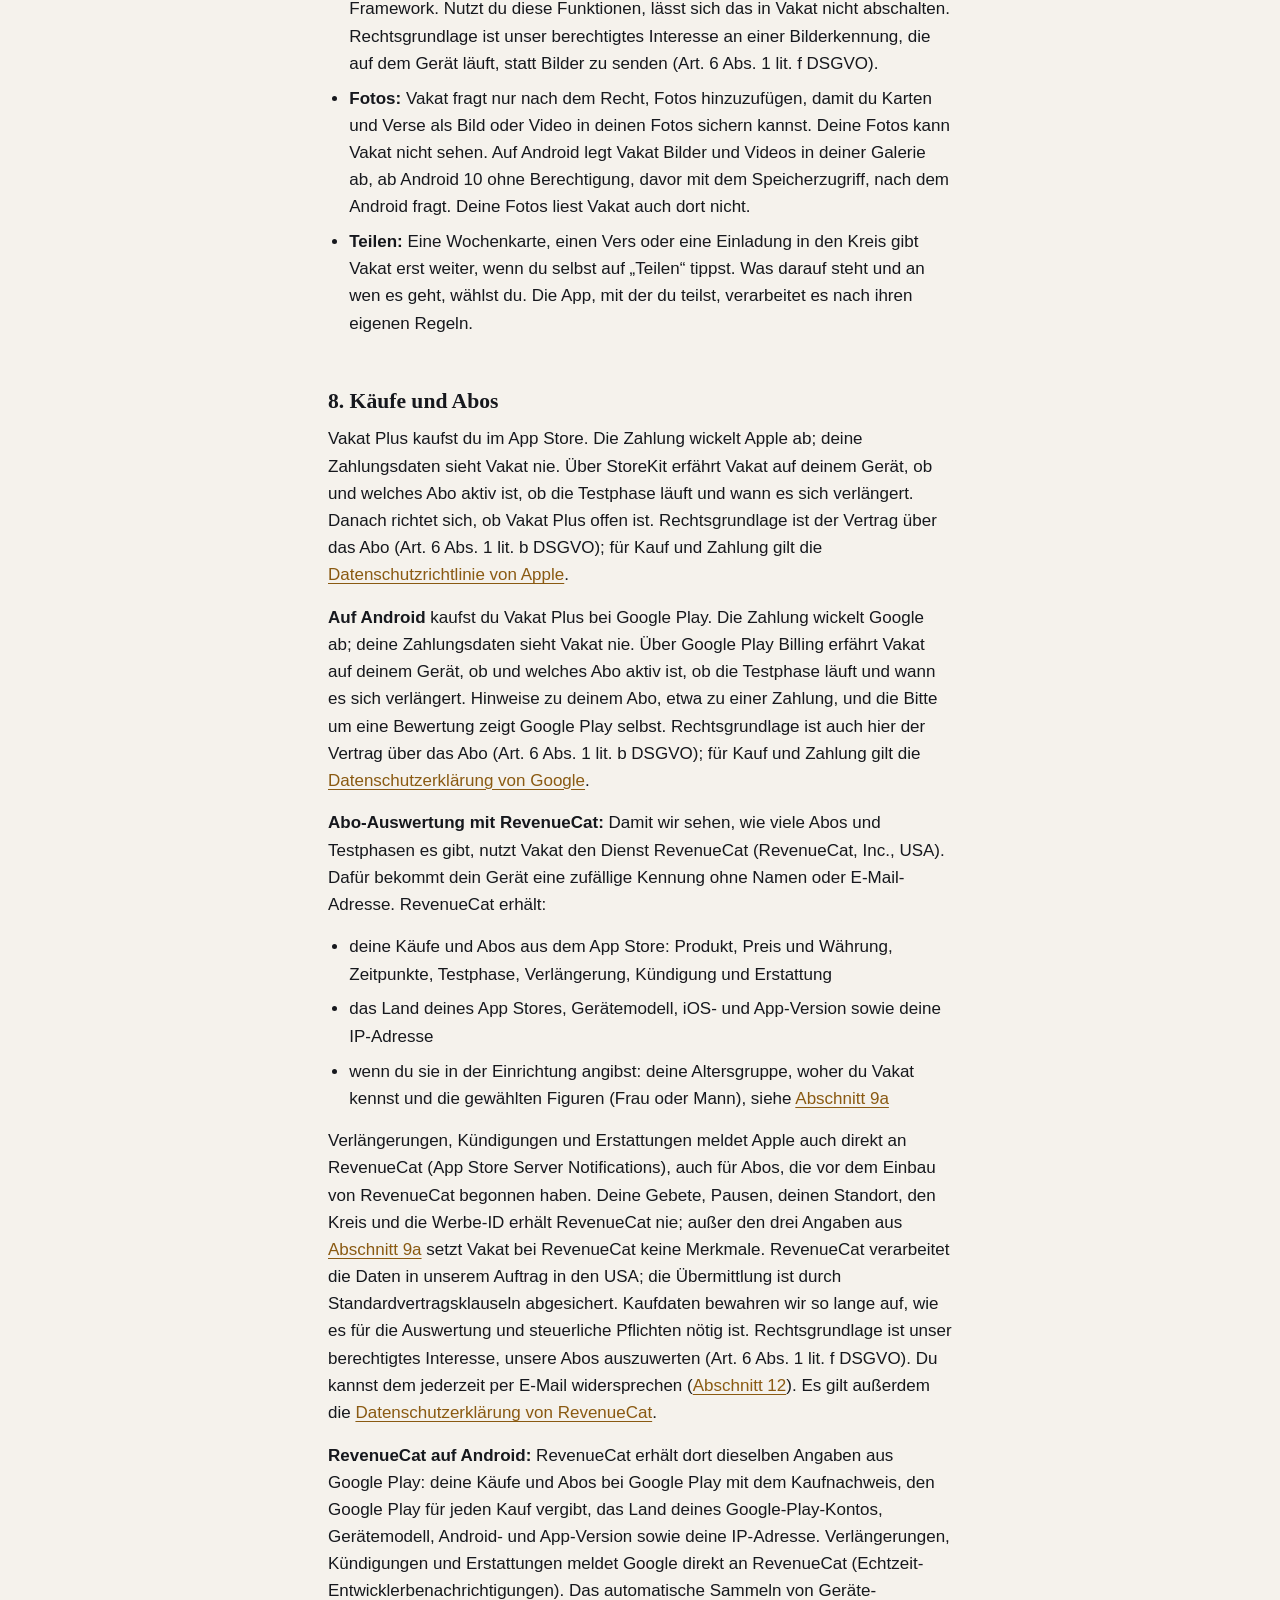
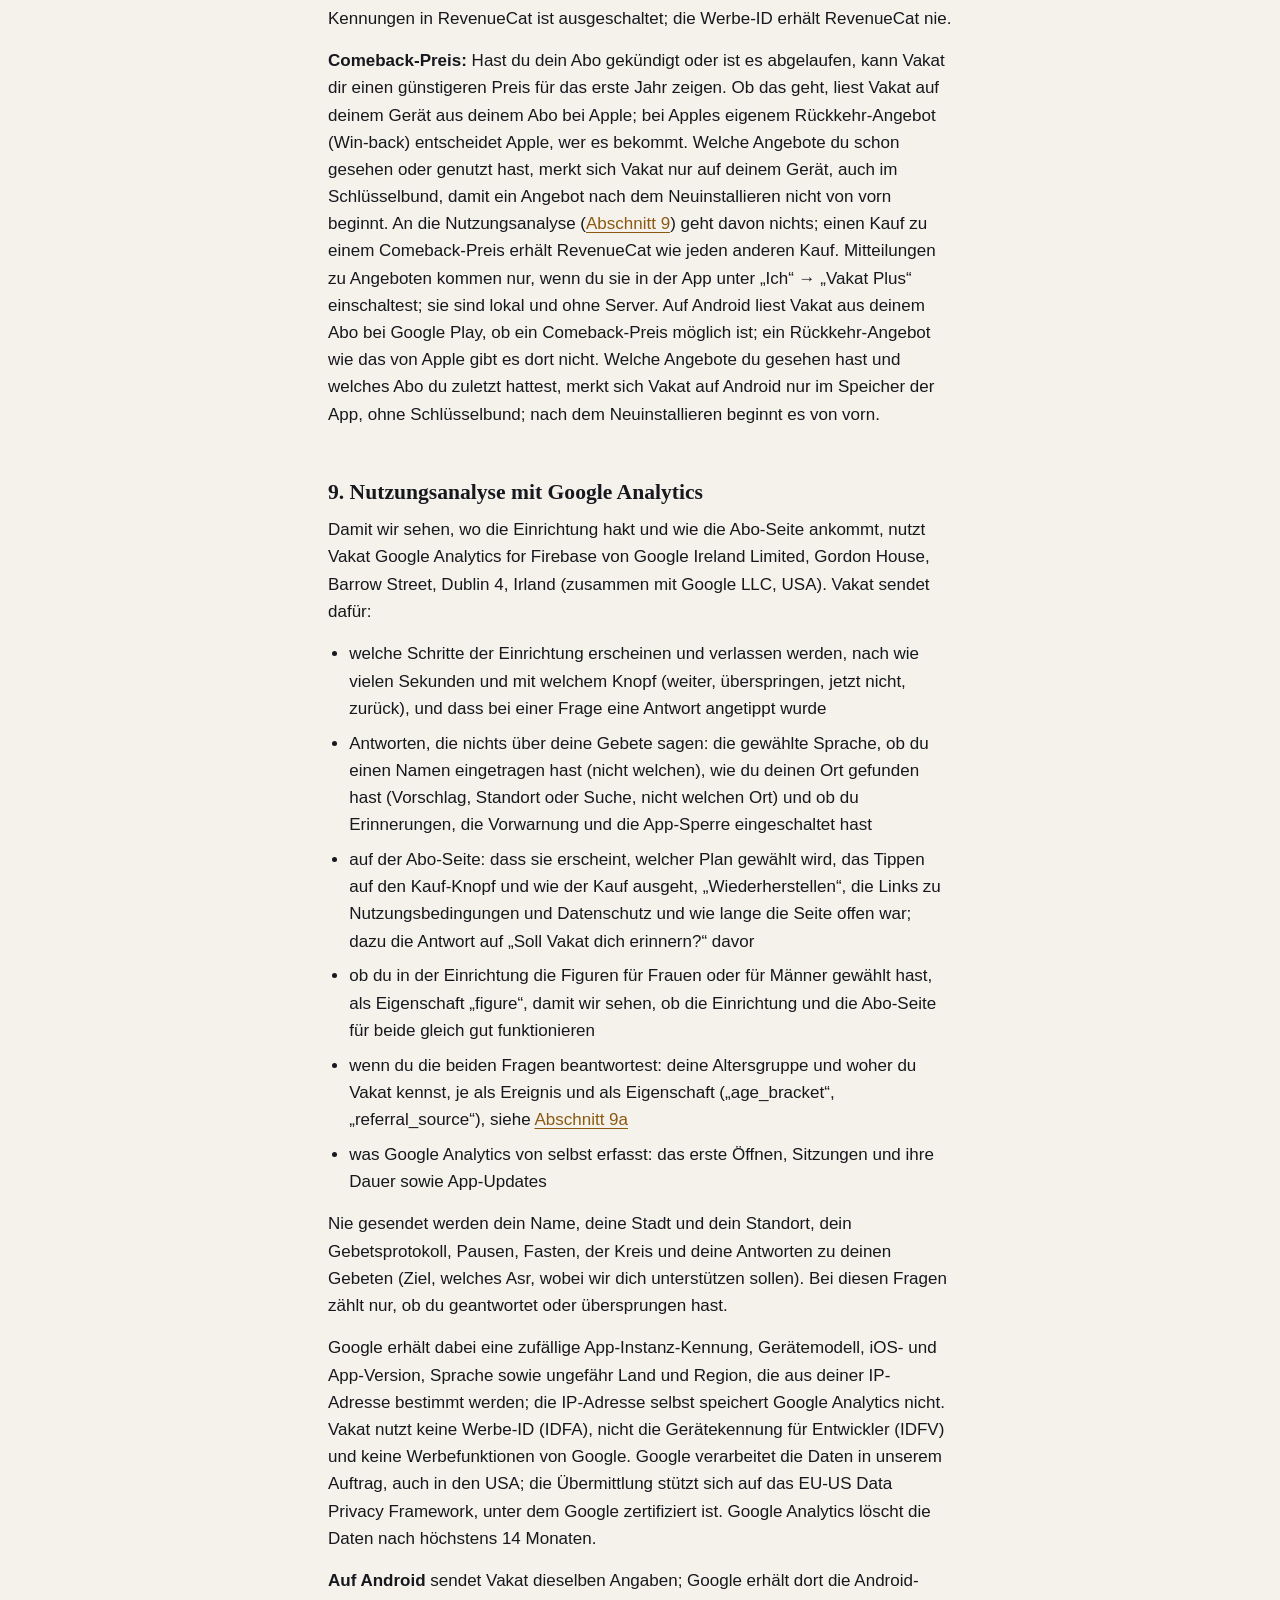
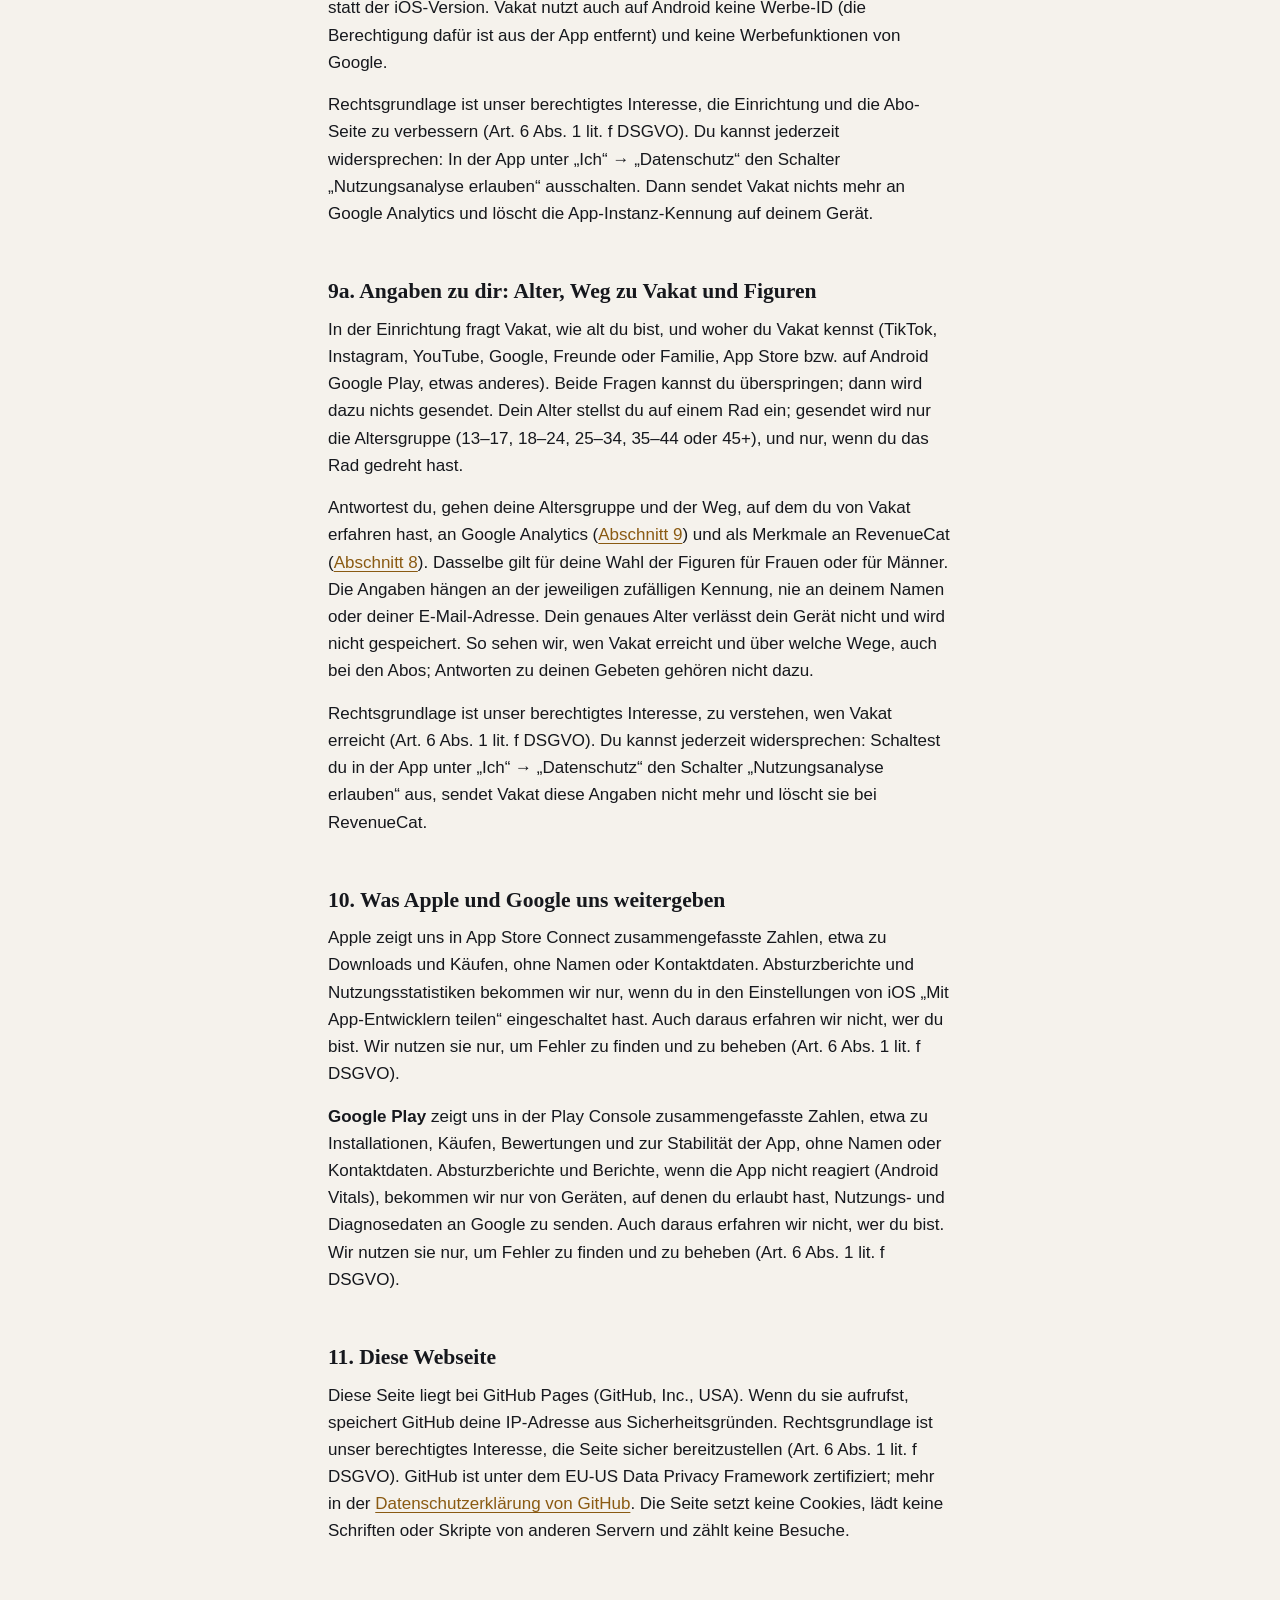
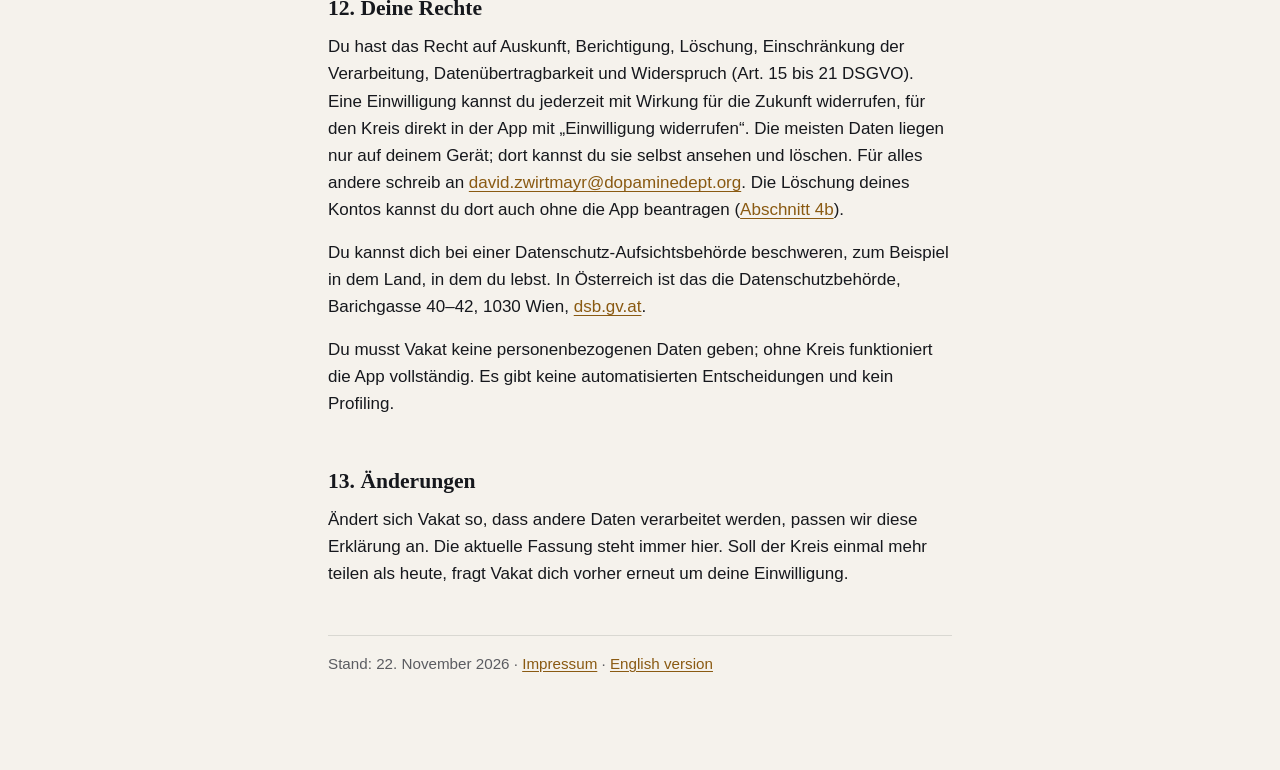
==== commit e19f0996: "Datenschutz und Support: Android-App (Ortsdienst, App-Sperre, Schnellzugriffe, ML Kit, Google Play, " ====
--- a/datenschutz/index.html
+++ b/datenschutz/index.html
@@ -23,7 +23,7 @@
 
 <main>
 <h1>Datenschutz&shy;erklärung</h1>
-<p class="meta">für die iPhone-App Vakat · Stand: 18. November 2026</p>
+<p class="meta">für die App Vakat auf iPhone und Android · Stand: 22. November 2026</p>
 
 <section class="summary" aria-labelledby="kurz">
   <h2 id="kurz">Kurz gesagt</h2>
@@ -38,14 +38,14 @@
   <ol>
     <li><a href="#verantwortlich">Verantwortlicher</a></li>
     <li><a href="#geraet">Was auf deinem Handy bleibt</a></li>
-    <li><a href="#ort">Ort und Apple Karten</a></li>
+    <li><a href="#ort">Ort und Kartendienste</a></li>
     <li><a href="#kreis">Der Kreis</a> (dazu <a href="#likes">4a Likes</a>, <a href="#konto">4b Konto</a>)</li>
-    <li><a href="#sperre">App-Sperre (Bildschirmzeit)</a></li>
-    <li><a href="#widgets">Widgets, Live Activity, Siri und Kontrollzentrum</a></li>
+    <li><a href="#sperre">App-Sperre</a></li>
+    <li><a href="#widgets">Widgets und Schnellzugriffe</a></li>
     <li><a href="#mitteilungen">Mitteilungen, Wecker, Fotos und Teilen</a></li>
     <li><a href="#kaeufe">Käufe und Abos</a></li>
     <li><a href="#analyse">Nutzungsanalyse mit Google Analytics</a> (dazu <a href="#angaben">9a Angaben zu dir</a>)</li>
-    <li><a href="#apple">Was Apple uns weitergibt</a></li>
+    <li><a href="#apple">Was Apple und Google uns weitergeben</a></li>
     <li><a href="#webseite">Diese Webseite</a></li>
     <li><a href="#rechte">Deine Rechte</a></li>
     <li><a href="#aenderungen">Änderungen</a></li>
@@ -71,10 +71,10 @@
   <li>dein Name (freiwillig), dein Ziel, deine Stadt, die Berechnungsmethode, Erinnerungen, Wecker und weitere Einstellungen</li>
 </ul>
 <p>Gebete, Pausen (etwa wegen Periode, Krankheit oder Reise), Fasten und Rechtsschule können etwas über deine Religion und deine Gesundheit verraten. Die DSGVO zählt solche Angaben zu den besonderen Kategorien personenbezogener Daten (Art. 9 DSGVO). Deshalb verlassen sie dein Gerät nicht. Die einzige Ausnahme ist dein Licht im Kreis, wenn du ihn nutzt (<a href="#kreis">Abschnitt 4</a>).</p>
-<p>Unter „Ich“ → „Alle Gebetsdaten löschen“ entfernst du alle eingetragenen Gebete, Pausen und deinen Streak. Wenn du Vakat löschst, löscht iOS die Daten der App auf deinem Gerät. Nur die anonyme Kennung des Kreises bleibt im Schlüsselbund, falls du den Kreis genutzt hast (<a href="#loeschen">Abschnitt 4.5</a>).</p>
-<p class="note">Nutzt du iCloud-Backup oder sicherst du dein iPhone am Computer, nimmt iOS diese Daten wie bei jeder App in die Sicherung auf. Darauf haben wir keinen Zugriff.</p>
-
-<h2 id="ort">3. Ort und Apple Karten</h2>
+<p>Unter „Ich“ → „Alle Gebetsdaten löschen“ entfernst du alle eingetragenen Gebete, Pausen und deinen Streak. Wenn du Vakat löschst, löscht iOS die Daten der App auf deinem Gerät. Nur die anonyme Kennung des Kreises bleibt im Schlüsselbund, falls du den Kreis genutzt hast (<a href="#loeschen">Abschnitt 4.5</a>). Auf Android löscht Android mit Vakat alle Daten der App, auch die anonyme Kennung.</p>
+<p class="note">Nutzt du iCloud-Backup oder sicherst du dein iPhone am Computer, nimmt iOS diese Daten wie bei jeder App in die Sicherung auf. Darauf haben wir keinen Zugriff. Auf Android nimmt Vakat nichts in die Sicherung bei Google auf; nur wenn du beim Wechsel auf ein neues Handy Daten direkt von Gerät zu Gerät überträgst, kann Android sie mitnehmen.</p>
+
+<h2 id="ort">3. Ort und Kartendienste</h2>
 <p>Vakat berechnet die Gebetszeiten auf deinem Gerät aus der Stadt, die du wählst. Stadt, Koordinaten und Zeitzone bleiben auf deinem Gerät.</p>
 <ul>
   <li><strong>Meinen Standort verwenden:</strong> iOS fragt dich vorher um Erlaubnis, nur für die Zeit, in der du Vakat benutzt. Vakat bestimmt deinen Standort einmal und fragt Apple Karten, welcher Ort das ist; dafür geht die Position an Apple. Sonst fragt Vakat den Standort nicht ab, auch nicht im Hintergrund; die einzige Ausnahme ist der Qibla-Kompass (unten). Vakat fragt nur nach deinem ungefähren Standort; mehr brauchen Gebetszeiten und Kompass nicht.</li>
@@ -84,6 +84,7 @@
   <li><strong>Qibla-Kompass:</strong> Die Richtung berechnet Vakat aus deiner Stadt, gedreht wird mit dem Kompass deines Geräts. Hast du den Standort erlaubt, nutzt der Kompass deinen ungefähren Standort, solange er offen ist, um den geografischen Norden zu finden. Dabei wird nichts gesendet oder gespeichert.</li>
 </ul>
 <p>Apple verarbeitet diese Anfragen nach seiner eigenen <a href="https://www.apple.com/legal/privacy/de-ww/">Datenschutzrichtlinie</a>. Wir erhalten davon nichts. Rechtsgrundlage ist die Funktion, die du nutzt (Art. 6 Abs. 1 lit. b DSGVO).</p>
+<p id="ort-android"><strong>Auf Android</strong> fragt Android dich vor „Meinen Standort verwenden“ um Erlaubnis, nur für den ungefähren Standort und nur, während du Vakat benutzt. Den Standort bestimmen die Google-Play-Dienste deines Handys. Für den Ortsnamen zu deinem Standort, die Städtesuche, den Vorschlag nach deiner Zeitzone und die Moscheen in der Nähe nutzt Vakat den Ortsdienst (Geocoder) deines Handys, auf den meisten Geräten den von Google; dafür gehen die Position, der Suchbegriff bzw. der Umkreis deiner Stadt und das Wort „Moschee“ an diesen Dienst. Den Globus beim Einrichten zeichnet Vakat aus Erdbildern der NASA (Blue Marble und Black Marble), die in der App liegen; dafür wird nichts geladen. Der Qibla-Kompass nutzt deinen ungefähren Standort wie auf dem iPhone nur, solange er offen ist; Vakat sendet und speichert dabei nichts. Google verarbeitet diese Anfragen nach seiner eigenen <a href="https://policies.google.com/privacy?hl=de">Datenschutzerklärung</a>; wir erhalten davon nichts.</p>
 
 <h2 id="kreis">4. Der Kreis</h2>
 
@@ -123,7 +124,7 @@
   <li><strong>Einwilligung widerrufen:</strong> Du verlässt den Kreis, Vakat löscht deine anonyme Kennung bei Firebase und vergisst die Einwilligung. Danach geht nichts mehr an den Server.</li>
   <li><strong>Anstupser</strong> löscht Vakat, sobald du sie ausblendest, sonst nach ein bis zwei Tagen, wenn einer von euch beiden den Kreis wieder öffnet.</li>
 </ul>
-<p>Deine anonyme Kennung speichert Firebase, bis du die Einwilligung widerrufst. Löschst du Vakat, ohne den Kreis zu verlassen, bleibt dein Name im Kreis stehen; dein Licht geht von selbst aus. Der Name bleibt, bis der Kreis aufgelöst wird oder dich die Person, die ihn gegründet hat, herausnimmt. Die Kennung bleibt im Schlüsselbund deines Geräts: Installierst du Vakat neu und willigst wieder ein, findest du deinen Kreis wieder und kannst ihn verlassen. Oder schreib uns, dann löschen wir deinen Eintrag. Nenn uns dafür deinen Namen im Kreis und den Code.</p>
+<p>Deine anonyme Kennung speichert Firebase, bis du die Einwilligung widerrufst. Löschst du Vakat, ohne den Kreis zu verlassen, bleibt dein Name im Kreis stehen; dein Licht geht von selbst aus. Der Name bleibt, bis der Kreis aufgelöst wird oder dich die Person, die ihn gegründet hat, herausnimmt. Die Kennung bleibt im Schlüsselbund deines Geräts: Installierst du Vakat neu und willigst wieder ein, findest du deinen Kreis wieder und kannst ihn verlassen. Auf Android geht die anonyme Kennung mit der App verloren; ohne Konto (<a href="#konto">Abschnitt 4b</a>) findest du den Kreis dann nicht wieder. Oder schreib uns, dann löschen wir deinen Eintrag. Nenn uns dafür deinen Namen im Kreis und den Code.</p>
 
 <h3 id="melden">4.6 Ausblenden und melden</h3>
 <p>Lange auf einen Namen im Kreis drücken: <strong>Name ausblenden</strong> zeigt diesen Namen und seine Anstupser auf deinem Gerät nicht mehr; welche Namen du ausblendest, speichert Vakat nur auf deinem Gerät. <strong>Melden</strong> öffnet eine E-Mail an uns mit diesem Namen und dem Kreis-Code; du entscheidest, ob du sie abschickst. Wir nutzen sie nur, um der Meldung nachzugehen und dir zu antworten (Art. 6 Abs. 1 lit. f DSGVO), und löschen sie, wenn die Sache erledigt ist.</p>
@@ -135,25 +136,31 @@
 <p>Ein Konto ist freiwillig; Vakat funktioniert auch ohne, beim ersten Start mit „Überspringen“ oder später nie. Meldest du dich mit Apple, Google oder deiner E-Mail-Adresse an, speichert Firebase Authentication (Abschnitt 4.4) deine E-Mail-Adresse, eine Kennung und, wenn Apple oder Google ihn weitergeben, deinen Namen; bei einer E-Mail-Adresse auch dein Passwort, nur verschlüsselt. Bei „Mit Apple anmelden“ kannst du deine E-Mail-Adresse verbergen. „Mit Google fortfahren“ öffnet die Anmeldeseite von Google; was Google dabei verarbeitet, regeln die Datenschutzbestimmungen von Google.</p>
 <p>Mit dem Konto bleiben dein Kreis und deine Likes, auch auf einem neuen Gerät: Der Kreis hängt an derselben Kennung wie vorher die anonyme, und deine Likes legt Vakat als Liste der Verse in Cloud Firestore in Frankfurt am Main (europe-west3) ab (<code>users/{Kennung}</code>), die nur du lesen kannst. Hast du bei den Likes „Nur auf meinem Handy“ gewählt, legt Vakat sie nicht ab. Dein Gebetsprotokoll, Pausen, Fasten und deine Einstellungen bleiben auf deinem Gerät. Das Konto geht nie an Google Analytics oder RevenueCat.</p>
 <p>Weil ein Konto bei einer Gebets-App auf deinen Glauben schließen lässt, ist Rechtsgrundlage deine ausdrückliche Einwilligung, die du mit der Anmeldung gibst (Art. 6 Abs. 1 lit. a und Art. 9 Abs. 2 lit. a DSGVO). In der App unter „Ich“ → „Konto“ meldest du dich ab oder löschst das Konto; dann löscht Vakat das Konto, deinen Platz im Kreis und die gesicherten Likes. Abmelden allein löscht nichts.</p>
-
-<h2 id="sperre">5. App-Sperre (Bildschirmzeit)</h2>
+<p><strong>Auf Android</strong> bietet Vakat die Anmeldung mit Google und mit deiner E-Mail-Adresse an; „Mit Apple anmelden“ gibt es dort derzeit nicht. „Mit Google fortfahren“ öffnet die Anmeldeseite von Google im Browser. Sonst gilt alles in diesem Abschnitt genauso.</p>
+<p id="konto-loeschen"><strong>Konto löschen ohne die App:</strong> Du kannst die Löschung deines Kontos auch per E-Mail beantragen, auf iPhone und Android: Schreib an <a href="mailto:david.zwirtmayr@dopaminedept.org?subject=Vakat%3A%20Konto%20l%C3%B6schen">david.zwirtmayr@dopaminedept.org</a>, am besten von der E-Mail-Adresse deines Kontos (bei „Mit Google fortfahren“ die deines Google-Kontos). Wir löschen dann innerhalb eines Monats dein Konto bei Firebase Authentication, deine gesicherten Likes und deinen Platz im Kreis und bestätigen dir das per E-Mail. Daten, die nur auf deinem Gerät liegen, erreichen wir nicht; die löschst du in der App oder mit der App. Die Abo-Auswertung und die Nutzungsanalyse hängen nicht an deinem Konto, sondern an zufälligen Kennungen (<a href="#kaeufe">Abschnitt 8</a> und <a href="#analyse">9</a>).</p>
+
+<h2 id="sperre">5. App-Sperre</h2>
 <p>Die App-Sperre nutzt die Bildschirmzeit von Apple, für dich selbst. Welche Apps gesperrt werden, wählst du in einem Fenster von Apple. Vakat erhält dafür nur Platzhalter (Tokens) und erfährt nicht, welche Apps oder Webseiten du wählst oder wie lange du sie nutzt.</p>
 <p>Damit die Sperre weiß, wann sie dich freigibt, legt Vakat in einem gemeinsamen Speicher auf deinem Gerät (App Group) ab: deine Sperr-Einstellungen, welche Gebete der Tage rund um heute eingetragen sind, ob du die Sperre gerade aufgeschoben hast und ob eine Pause läuft. Diesen Speicher lesen nur Vakat und seine Erweiterungen. Dein Gebetsprotokoll liegt dort nicht, und nichts davon verlässt dein Gerät.</p>
 <p>Wählst du zum Freigeben den Gebets-Check oder ein Foto, etwa von deinem Gebetsteppich, öffnet der Knopf auf der Sperre Vakat über eine Mitteilung. Dort erkennt die Kamera die ersten drei Schritte deines Gebets, oder dein iPhone vergleicht dein Foto mit dem Foto vom Einrichten (siehe <a href="#mitteilungen">Abschnitt 7</a>). Welches Motiv du gewählt hast, gehört zu den Sperr-Einstellungen; die Fotos selbst liegen nicht im gemeinsamen Speicher.</p>
-
-<h2 id="widgets">6. Widgets, Live Activity, Siri und Kontrollzentrum</h2>
+<p id="sperre-android"><strong>Auf Android</strong> gibt es keine Bildschirmzeit für andere Apps. Dort zeigt Vakat dir die Apps mit Symbol auf deinem Handy zur Auswahl; welche du wählst, speichert Vakat nur auf deinem Gerät. Dafür erteilst du Vakat in den Einstellungen von Android drei Berechtigungen: „Zugriff auf Nutzungsdaten“, damit Vakat während einer Sperre sieht, welche App gerade vorn ist; „Über anderen Apps einblenden“, damit die Sperre über einer gewählten App erscheint; und Wecker und Erinnerungen, damit die Sperre pünktlich beginnt und endet. Solange eine Sperre läuft, läuft ein Dienst von Vakat im Vordergrund, und Android zeigt dazu eine stille Mitteilung. Aus den Nutzungsdaten liest Vakat nur, welche App zuletzt nach vorn kam, nur während einer Sperre und nur bei eingeschaltetem Bildschirm. Vakat speichert das nicht, wertet nicht aus, wie lange du Apps nutzt, und sendet nichts davon. Den Vermerk zu Gebeten, Aufschub und Pause legt Vakat in einem Speicher der App auf deinem Gerät ab, den nur Vakat liest. Gebets-Check und Foto zum Freigeben laufen wie in <a href="#mitteilungen">Abschnitt 7</a>.</p>
+
+<h2 id="widgets">6. Widgets und Schnellzugriffe</h2>
 <p>Widgets, die Live Activity, Siri und Kurzbefehle sowie der Knopf im Kontrollzentrum laufen auf deinem Gerät. Aus dem gemeinsamen Speicher lesen sie nur, was sie zum Anzeigen brauchen: Stadt, Berechnungsmethode, deine Zeitanpassungen, die Sprache und ob das aktuelle Gebet schon eingetragen ist oder eine Pause läuft. Trägst du dort ein Gebet ein, wird es im gemeinsamen Speicher vermerkt, und Vakat übernimmt es beim nächsten Öffnen in dein Gebetsprotokoll. Die Live Activity aktualisiert Vakat nur auf dem Gerät, ohne Push-Server. Wenn du Siri nutzt, verarbeitet Apple deine Sprachbefehle nach seinen eigenen Bestimmungen.</p>
+<p id="widgets-android"><strong>Auf Android</strong> sind das die Widgets „Nächstes Gebet“ und „Vers des Tages“, die Mitteilung „Laufendes Gebet“ mit „Eintragen“, die Kachel „Gebet eintragen“ in den Schnelleinstellungen, die Kurzbefehle am App-Symbol (lange drücken) und „Eintragen“ in den Erinnerungen. Sie laufen auf deinem Gerät und lesen aus einem gemeinsamen Speicher von Vakat nur dieselben Angaben wie oben. Trägst du dort ein Gebet ein, vermerkt Vakat es in diesem Speicher und übernimmt es beim nächsten Öffnen in dein Gebetsprotokoll. Die Mitteilung „Laufendes Gebet“ aktualisiert Vakat nur auf dem Gerät, ohne Push-Server.</p>
 
 <h2 id="mitteilungen">7. Mitteilungen, Wecker, Fotos und Teilen</h2>
 <ul>
-  <li><strong>Erinnerungen und Fajr-Wecker</strong> sind lokale Mitteilungen und Wecker von iOS. Sie werden auf deinem Gerät geplant, ohne Server. Das gilt auch für die Erinnerung vor dem Ende der Testphase.</li>
+  <li><strong>Erinnerungen und Fajr-Wecker</strong> sind lokale Mitteilungen und Wecker von iOS. Sie werden auf deinem Gerät geplant, ohne Server. Das gilt auch für die Erinnerung vor dem Ende der Testphase. Auf Android sind es lokale Mitteilungen und Wecker von Android, ebenfalls ohne Server.</li>
   <li><strong>Kamera (Foto-Aufgabe, Foto der App-Sperre und Gebets-Check):</strong> Die Kamera nutzt Vakat nur, wenn du sie einschaltest. Für die Foto-Aufgabe des Fajr-Weckers und zum Freigeben der App-Sperre per Foto machst du einmal ein Foto von dem, was du gewählt hast, zum Beispiel deinem Gebetsteppich. Es bleibt nur auf deinem Gerät, nicht im Backup; haben Wecker und App-Sperre dasselbe Motiv, nutzen sie dasselbe Foto. Gelöscht wird es, sobald weder der Wecker noch die App-Sperre es braucht. Das Foto am Morgen oder zum Freigeben deiner Apps vergleicht dein iPhone mit Apples Bilderkennung direkt auf dem Gerät und verwirft es danach; gespeichert wird es nie. Beim Gebets-Check der App-Sperre und des Fajr-Weckers liest dein iPhone aus dem Kamerabild nur deine Haltung (Takbir, Stehen, Rukuʿ); dabei wird nichts aufgenommen oder gespeichert. Nichts davon wird gesendet.</li>
-  <li><strong>Fotos:</strong> Vakat fragt nur nach dem Recht, Fotos hinzuzufügen, damit du Karten und Verse als Bild oder Video in deinen Fotos sichern kannst. Deine Fotos kann Vakat nicht sehen.</li>
+  <li id="kamera-android"><strong>Kamera auf Android und ML Kit:</strong> Auf Android liegt das Foto vom Einrichten im Speicher der App, nicht in Sicherungen, und wird gelöscht wie oben. Das Foto am Morgen oder zum Freigeben deiner Apps vergleicht dein Handy mit Vakats eigenem Bildvergleich direkt auf dem Gerät und verwirft es danach; ein Waschbecken erkennt es zusätzlich mit der Bilderkennung von ML Kit, einer Bibliothek von Google, die auf dem Gerät läuft. Beim Gebets-Check liest dein Handy deine Haltung mit der Haltungserkennung von ML Kit, ebenfalls auf dem Gerät; nichts wird aufgenommen oder gespeichert. Bilder und Haltungen verlassen dein Gerät nie. ML Kit sendet aber Nutzungs- und Leistungsdaten an Google (Google LLC): Hersteller und Modell des Geräts, Android-Version, App-Name und -Version, eine zufällige Kennung je Installation, wie lange die Erkennung dauerte, Bildformat und -größe sowie Fehlercodes. Google nutzt diese Daten, um ML Kit zu betreiben, Fehler zu finden und es zu verbessern, überträgt sie verschlüsselt und gibt sie nicht an Dritte weiter (<a href="https://developers.google.com/ml-kit/android-data-disclosure">Angaben von Google</a>); die Übermittlung in die USA stützt sich auf das EU-US Data Privacy Framework. Nutzt du diese Funktionen, lässt sich das in Vakat nicht abschalten. Rechtsgrundlage ist unser berechtigtes Interesse an einer Bilderkennung, die auf dem Gerät läuft, statt Bilder zu senden (Art. 6 Abs. 1 lit. f DSGVO).</li>
+  <li><strong>Fotos:</strong> Vakat fragt nur nach dem Recht, Fotos hinzuzufügen, damit du Karten und Verse als Bild oder Video in deinen Fotos sichern kannst. Deine Fotos kann Vakat nicht sehen. Auf Android legt Vakat Bilder und Videos in deiner Galerie ab, ab Android 10 ohne Berechtigung, davor mit dem Speicherzugriff, nach dem Android fragt. Deine Fotos liest Vakat auch dort nicht.</li>
   <li><strong>Teilen:</strong> Eine Wochenkarte, einen Vers oder eine Einladung in den Kreis gibt Vakat erst weiter, wenn du selbst auf „Teilen“ tippst. Was darauf steht und an wen es geht, wählst du. Die App, mit der du teilst, verarbeitet es nach ihren eigenen Regeln.</li>
 </ul>
 
 <h2 id="kaeufe">8. Käufe und Abos</h2>
 <p>Vakat Plus kaufst du im App Store. Die Zahlung wickelt Apple ab; deine Zahlungsdaten sieht Vakat nie. Über StoreKit erfährt Vakat auf deinem Gerät, ob und welches Abo aktiv ist, ob die Testphase läuft und wann es sich verlängert. Danach richtet sich, ob Vakat Plus offen ist. Rechtsgrundlage ist der Vertrag über das Abo (Art. 6 Abs. 1 lit. b DSGVO); für Kauf und Zahlung gilt die <a href="https://www.apple.com/legal/privacy/de-ww/">Datenschutzrichtlinie von Apple</a>.</p>
+<p id="kaeufe-android"><strong>Auf Android</strong> kaufst du Vakat Plus bei Google Play. Die Zahlung wickelt Google ab; deine Zahlungsdaten sieht Vakat nie. Über Google Play Billing erfährt Vakat auf deinem Gerät, ob und welches Abo aktiv ist, ob die Testphase läuft und wann es sich verlängert. Hinweise zu deinem Abo, etwa zu einer Zahlung, und die Bitte um eine Bewertung zeigt Google Play selbst. Rechtsgrundlage ist auch hier der Vertrag über das Abo (Art. 6 Abs. 1 lit. b DSGVO); für Kauf und Zahlung gilt die <a href="https://policies.google.com/privacy?hl=de">Datenschutzerklärung von Google</a>.</p>
 <p><strong>Abo-Auswertung mit RevenueCat:</strong> Damit wir sehen, wie viele Abos und Testphasen es gibt, nutzt Vakat den Dienst RevenueCat (RevenueCat, Inc., USA). Dafür bekommt dein Gerät eine zufällige Kennung ohne Namen oder E-Mail-Adresse. RevenueCat erhält:</p>
 <ul>
   <li>deine Käufe und Abos aus dem App Store: Produkt, Preis und Währung, Zeitpunkte, Testphase, Verlängerung, Kündigung und Erstattung</li>
@@ -161,7 +168,8 @@
   <li>wenn du sie in der Einrichtung angibst: deine Altersgruppe, woher du Vakat kennst und die gewählten Figuren (Frau oder Mann), siehe <a href="#angaben">Abschnitt 9a</a></li>
 </ul>
 <p>Verlängerungen, Kündigungen und Erstattungen meldet Apple auch direkt an RevenueCat (App Store Server Notifications), auch für Abos, die vor dem Einbau von RevenueCat begonnen haben. Deine Gebete, Pausen, deinen Standort, den Kreis und die Werbe-ID erhält RevenueCat nie; außer den drei Angaben aus <a href="#angaben">Abschnitt 9a</a> setzt Vakat bei RevenueCat keine Merkmale. RevenueCat verarbeitet die Daten in unserem Auftrag in den USA; die Übermittlung ist durch Standardvertragsklauseln abgesichert. Kaufdaten bewahren wir so lange auf, wie es für die Auswertung und steuerliche Pflichten nötig ist. Rechtsgrundlage ist unser berechtigtes Interesse, unsere Abos auszuwerten (Art. 6 Abs. 1 lit. f DSGVO). Du kannst dem jederzeit per E-Mail widersprechen (<a href="#rechte">Abschnitt 12</a>). Es gilt außerdem die <a href="https://www.revenuecat.com/privacy">Datenschutzerklärung von RevenueCat</a>.</p>
-<p id="angebote"><strong>Comeback-Preis:</strong> Hast du dein Abo gekündigt oder ist es abgelaufen, kann Vakat dir einen günstigeren Preis für das erste Jahr zeigen. Ob das geht, liest Vakat auf deinem Gerät aus deinem Abo bei Apple; bei Apples eigenem Rückkehr-Angebot (Win-back) entscheidet Apple, wer es bekommt. Welche Angebote du schon gesehen oder genutzt hast, merkt sich Vakat nur auf deinem Gerät, auch im Schlüsselbund, damit ein Angebot nach dem Neuinstallieren nicht von vorn beginnt. An die Nutzungsanalyse (<a href="#analyse">Abschnitt 9</a>) geht davon nichts; einen Kauf zu einem Comeback-Preis erhält RevenueCat wie jeden anderen Kauf. Mitteilungen zu Angeboten kommen nur, wenn du sie in der App unter „Ich“ → „Vakat Plus“ einschaltest; sie sind lokal und ohne Server.</p>
+<p><strong>RevenueCat auf Android:</strong> RevenueCat erhält dort dieselben Angaben aus Google Play: deine Käufe und Abos bei Google Play mit dem Kaufnachweis, den Google Play für jeden Kauf vergibt, das Land deines Google-Play-Kontos, Gerätemodell, Android- und App-Version sowie deine IP-Adresse. Verlängerungen, Kündigungen und Erstattungen meldet Google direkt an RevenueCat (Echtzeit-Entwicklerbenachrichtigungen). Das automatische Sammeln von Geräte-Kennungen in RevenueCat ist ausgeschaltet; die Werbe-ID erhält RevenueCat nie.</p>
+<p id="angebote"><strong>Comeback-Preis:</strong> Hast du dein Abo gekündigt oder ist es abgelaufen, kann Vakat dir einen günstigeren Preis für das erste Jahr zeigen. Ob das geht, liest Vakat auf deinem Gerät aus deinem Abo bei Apple; bei Apples eigenem Rückkehr-Angebot (Win-back) entscheidet Apple, wer es bekommt. Welche Angebote du schon gesehen oder genutzt hast, merkt sich Vakat nur auf deinem Gerät, auch im Schlüsselbund, damit ein Angebot nach dem Neuinstallieren nicht von vorn beginnt. An die Nutzungsanalyse (<a href="#analyse">Abschnitt 9</a>) geht davon nichts; einen Kauf zu einem Comeback-Preis erhält RevenueCat wie jeden anderen Kauf. Mitteilungen zu Angeboten kommen nur, wenn du sie in der App unter „Ich“ → „Vakat Plus“ einschaltest; sie sind lokal und ohne Server. Auf Android liest Vakat aus deinem Abo bei Google Play, ob ein Comeback-Preis möglich ist; ein Rückkehr-Angebot wie das von Apple gibt es dort nicht. Welche Angebote du gesehen hast und welches Abo du zuletzt hattest, merkt sich Vakat auf Android nur im Speicher der App, ohne Schlüsselbund; nach dem Neuinstallieren beginnt es von vorn.</p>
 <!-- Erst einfügen, wenn der Signatur-Server läuft (Comeback.signingURL gesetzt), wie „Angebote: Signatur“ in PrivacyView:
 <p><strong>Signatur für Aktionsangebote:</strong> Kaufst du einen Comeback-Preis über ein Aktionsangebot, verlangt Apple eine Signatur von uns. Vakat holt sie in diesem Moment von unserem Server bei Google Cloud in Frankfurt am Main (europe-west3). Gesendet werden nur das Abo und das Angebot, kein Name, keine Kennung und keine Gebetsdaten. Google verarbeitet dabei deine IP-Adresse zum Schutz vor Missbrauch; wir speichern nichts davon.</p>
 -->
@@ -178,21 +186,23 @@
 </ul>
 <p>Nie gesendet werden dein Name, deine Stadt und dein Standort, dein Gebetsprotokoll, Pausen, Fasten, der Kreis und deine Antworten zu deinen Gebeten (Ziel, welches Asr, wobei wir dich unterstützen sollen). Bei diesen Fragen zählt nur, ob du geantwortet oder übersprungen hast.</p>
 <p>Google erhält dabei eine zufällige App-Instanz-Kennung, Gerätemodell, iOS- und App-Version, Sprache sowie ungefähr Land und Region, die aus deiner IP-Adresse bestimmt werden; die IP-Adresse selbst speichert Google Analytics nicht. Vakat nutzt keine Werbe-ID (IDFA), nicht die Gerätekennung für Entwickler (IDFV) und keine Werbefunktionen von Google. Google verarbeitet die Daten in unserem Auftrag, auch in den USA; die Übermittlung stützt sich auf das EU-US Data Privacy Framework, unter dem Google zertifiziert ist. Google Analytics löscht die Daten nach höchstens 14 Monaten.</p>
+<p id="analyse-android"><strong>Auf Android</strong> sendet Vakat dieselben Angaben; Google erhält dort die Android- statt der iOS-Version. Vakat nutzt auch auf Android keine Werbe-ID (die Berechtigung dafür ist aus der App entfernt) und keine Werbefunktionen von Google.</p>
 <p>Rechtsgrundlage ist unser berechtigtes Interesse, die Einrichtung und die Abo-Seite zu verbessern (Art. 6 Abs. 1 lit. f DSGVO). Du kannst jederzeit widersprechen: In der App unter „Ich“ → „Datenschutz“ den Schalter „Nutzungsanalyse erlauben“ ausschalten. Dann sendet Vakat nichts mehr an Google Analytics und löscht die App-Instanz-Kennung auf deinem Gerät.</p>
 
 <h2 id="angaben">9a. Angaben zu dir: Alter, Weg zu Vakat und Figuren</h2>
-<p>In der Einrichtung fragt Vakat, wie alt du bist, und woher du Vakat kennst (TikTok, Instagram, YouTube, Google, Freunde oder Familie, App Store, etwas anderes). Beide Fragen kannst du überspringen; dann wird dazu nichts gesendet. Dein Alter stellst du auf einem Rad ein; gesendet wird nur die Altersgruppe (13–17, 18–24, 25–34, 35–44 oder 45+), und nur, wenn du das Rad gedreht hast.</p>
+<p>In der Einrichtung fragt Vakat, wie alt du bist, und woher du Vakat kennst (TikTok, Instagram, YouTube, Google, Freunde oder Familie, App Store bzw. auf Android Google Play, etwas anderes). Beide Fragen kannst du überspringen; dann wird dazu nichts gesendet. Dein Alter stellst du auf einem Rad ein; gesendet wird nur die Altersgruppe (13–17, 18–24, 25–34, 35–44 oder 45+), und nur, wenn du das Rad gedreht hast.</p>
 <p>Antwortest du, gehen deine Altersgruppe und der Weg, auf dem du von Vakat erfahren hast, an Google Analytics (<a href="#analyse">Abschnitt 9</a>) und als Merkmale an RevenueCat (<a href="#kaeufe">Abschnitt 8</a>). Dasselbe gilt für deine Wahl der Figuren für Frauen oder für Männer. Die Angaben hängen an der jeweiligen zufälligen Kennung, nie an deinem Namen oder deiner E-Mail-Adresse. Dein genaues Alter verlässt dein Gerät nicht und wird nicht gespeichert. So sehen wir, wen Vakat erreicht und über welche Wege, auch bei den Abos; Antworten zu deinen Gebeten gehören nicht dazu.</p>
 <p>Rechtsgrundlage ist unser berechtigtes Interesse, zu verstehen, wen Vakat erreicht (Art. 6 Abs. 1 lit. f DSGVO). Du kannst jederzeit widersprechen: Schaltest du in der App unter „Ich“ → „Datenschutz“ den Schalter „Nutzungsanalyse erlauben“ aus, sendet Vakat diese Angaben nicht mehr und löscht sie bei RevenueCat.</p>
 
-<h2 id="apple">10. Was Apple uns weitergibt</h2>
+<h2 id="apple">10. Was Apple und Google uns weitergeben</h2>
 <p>Apple zeigt uns in App Store Connect zusammengefasste Zahlen, etwa zu Downloads und Käufen, ohne Namen oder Kontaktdaten. Absturzberichte und Nutzungsstatistiken bekommen wir nur, wenn du in den Einstellungen von iOS „Mit App-Entwicklern teilen“ eingeschaltet hast. Auch daraus erfahren wir nicht, wer du bist. Wir nutzen sie nur, um Fehler zu finden und zu beheben (Art. 6 Abs. 1 lit. f DSGVO).</p>
+<p id="google"><strong>Google Play</strong> zeigt uns in der Play Console zusammengefasste Zahlen, etwa zu Installationen, Käufen, Bewertungen und zur Stabilität der App, ohne Namen oder Kontaktdaten. Absturzberichte und Berichte, wenn die App nicht reagiert (Android Vitals), bekommen wir nur von Geräten, auf denen du erlaubt hast, Nutzungs- und Diagnosedaten an Google zu senden. Auch daraus erfahren wir nicht, wer du bist. Wir nutzen sie nur, um Fehler zu finden und zu beheben (Art. 6 Abs. 1 lit. f DSGVO).</p>
 
 <h2 id="webseite">11. Diese Webseite</h2>
 <p>Diese Seite liegt bei GitHub Pages (GitHub, Inc., USA). Wenn du sie aufrufst, speichert GitHub deine IP-Adresse aus Sicherheitsgründen. Rechtsgrundlage ist unser berechtigtes Interesse, die Seite sicher bereitzustellen (Art. 6 Abs. 1 lit. f DSGVO). GitHub ist unter dem EU-US Data Privacy Framework zertifiziert; mehr in der <a href="https://docs.github.com/de/site-policy/privacy-policies/github-general-privacy-statement">Datenschutzerklärung von GitHub</a>. Die Seite setzt keine Cookies, lädt keine Schriften oder Skripte von anderen Servern und zählt keine Besuche.</p>
 
 <h2 id="rechte">12. Deine Rechte</h2>
-<p>Du hast das Recht auf Auskunft, Berichtigung, Löschung, Einschränkung der Verarbeitung, Datenübertragbarkeit und Widerspruch (Art. 15 bis 21 DSGVO). Eine Einwilligung kannst du jederzeit mit Wirkung für die Zukunft widerrufen, für den Kreis direkt in der App mit „Einwilligung widerrufen“. Die meisten Daten liegen nur auf deinem Gerät; dort kannst du sie selbst ansehen und löschen. Für alles andere schreib an <a href="mailto:david.zwirtmayr@dopaminedept.org">david.zwirtmayr@dopaminedept.org</a>.</p>
+<p>Du hast das Recht auf Auskunft, Berichtigung, Löschung, Einschränkung der Verarbeitung, Datenübertragbarkeit und Widerspruch (Art. 15 bis 21 DSGVO). Eine Einwilligung kannst du jederzeit mit Wirkung für die Zukunft widerrufen, für den Kreis direkt in der App mit „Einwilligung widerrufen“. Die meisten Daten liegen nur auf deinem Gerät; dort kannst du sie selbst ansehen und löschen. Für alles andere schreib an <a href="mailto:david.zwirtmayr@dopaminedept.org">david.zwirtmayr@dopaminedept.org</a>. Die Löschung deines Kontos kannst du dort auch ohne die App beantragen (<a href="#konto-loeschen">Abschnitt 4b</a>).</p>
 <p>Du kannst dich bei einer Datenschutz-Aufsichtsbehörde beschweren, zum Beispiel in dem Land, in dem du lebst. In Österreich ist das die Datenschutzbehörde, Barichgasse 40–42, 1030 Wien, <a href="https://dsb.gv.at">dsb.gv.at</a>.</p>
 <p>Du musst Vakat keine personenbezogenen Daten geben; ohne Kreis funktioniert die App vollständig. Es gibt keine automatisierten Entscheidungen und kein Profiling.</p>
 
@@ -201,7 +211,7 @@
 </main>
 
 <footer>
-  <p>Stand: 18. November 2026 · <a href="https://dopaminedept.org/impressum">Impressum</a> · <a href="../privacy/" hreflang="en" lang="en">English version</a></p>
+  <p>Stand: 22. November 2026 · <a href="https://dopaminedept.org/impressum">Impressum</a> · <a href="../privacy/" hreflang="en" lang="en">English version</a></p>
 </footer>
 
 </div>
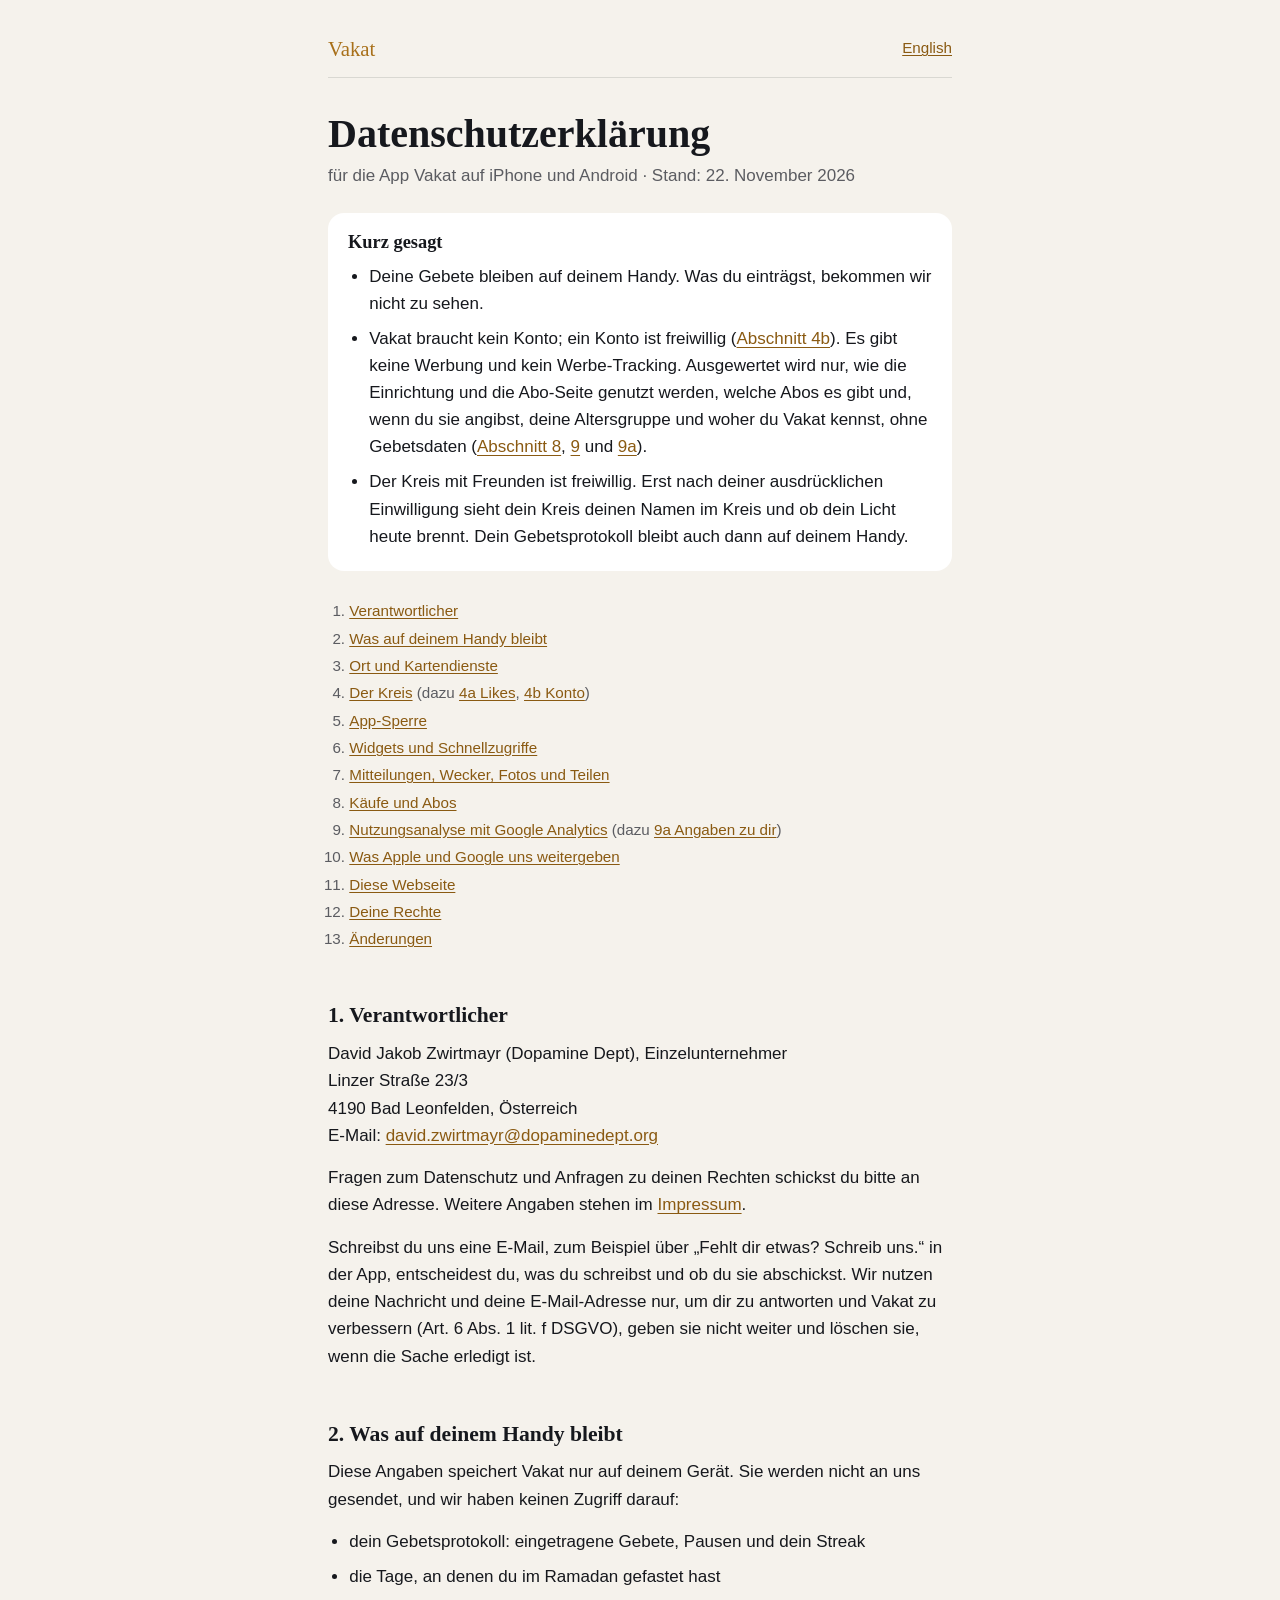
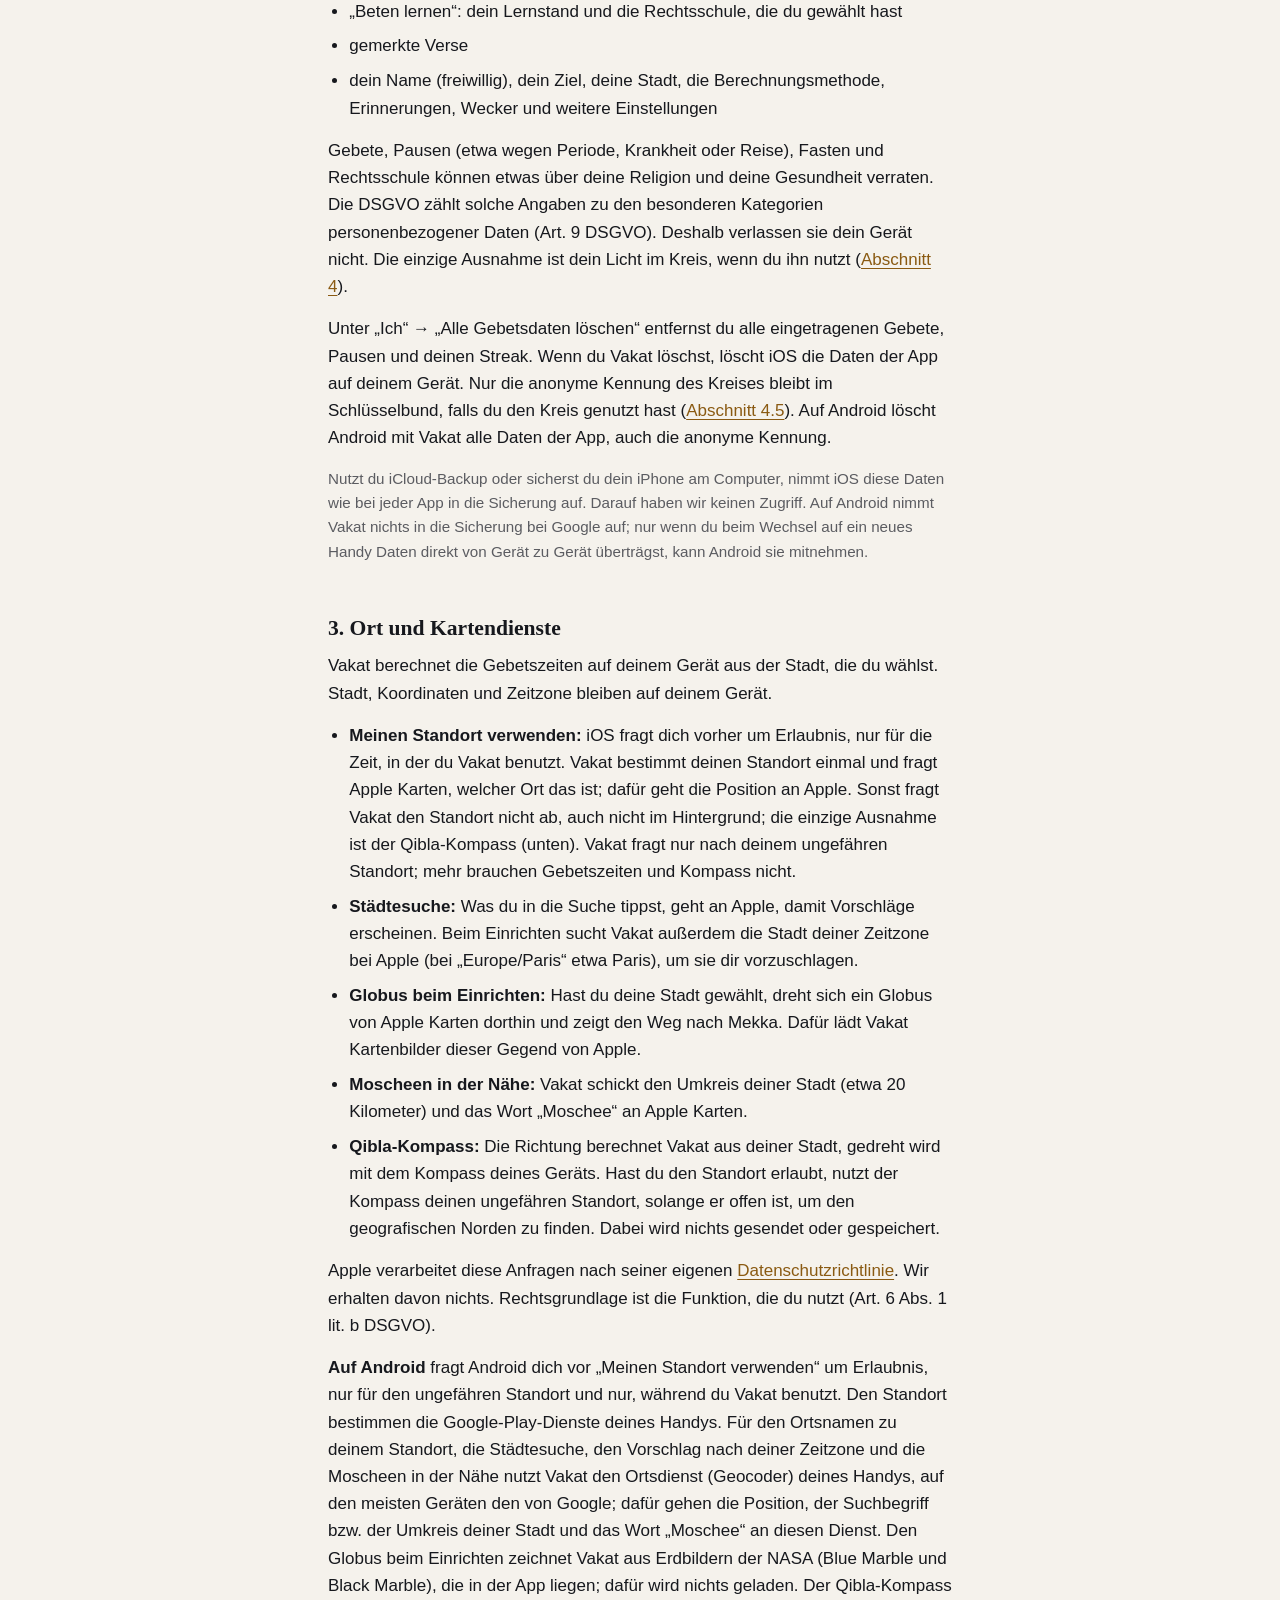
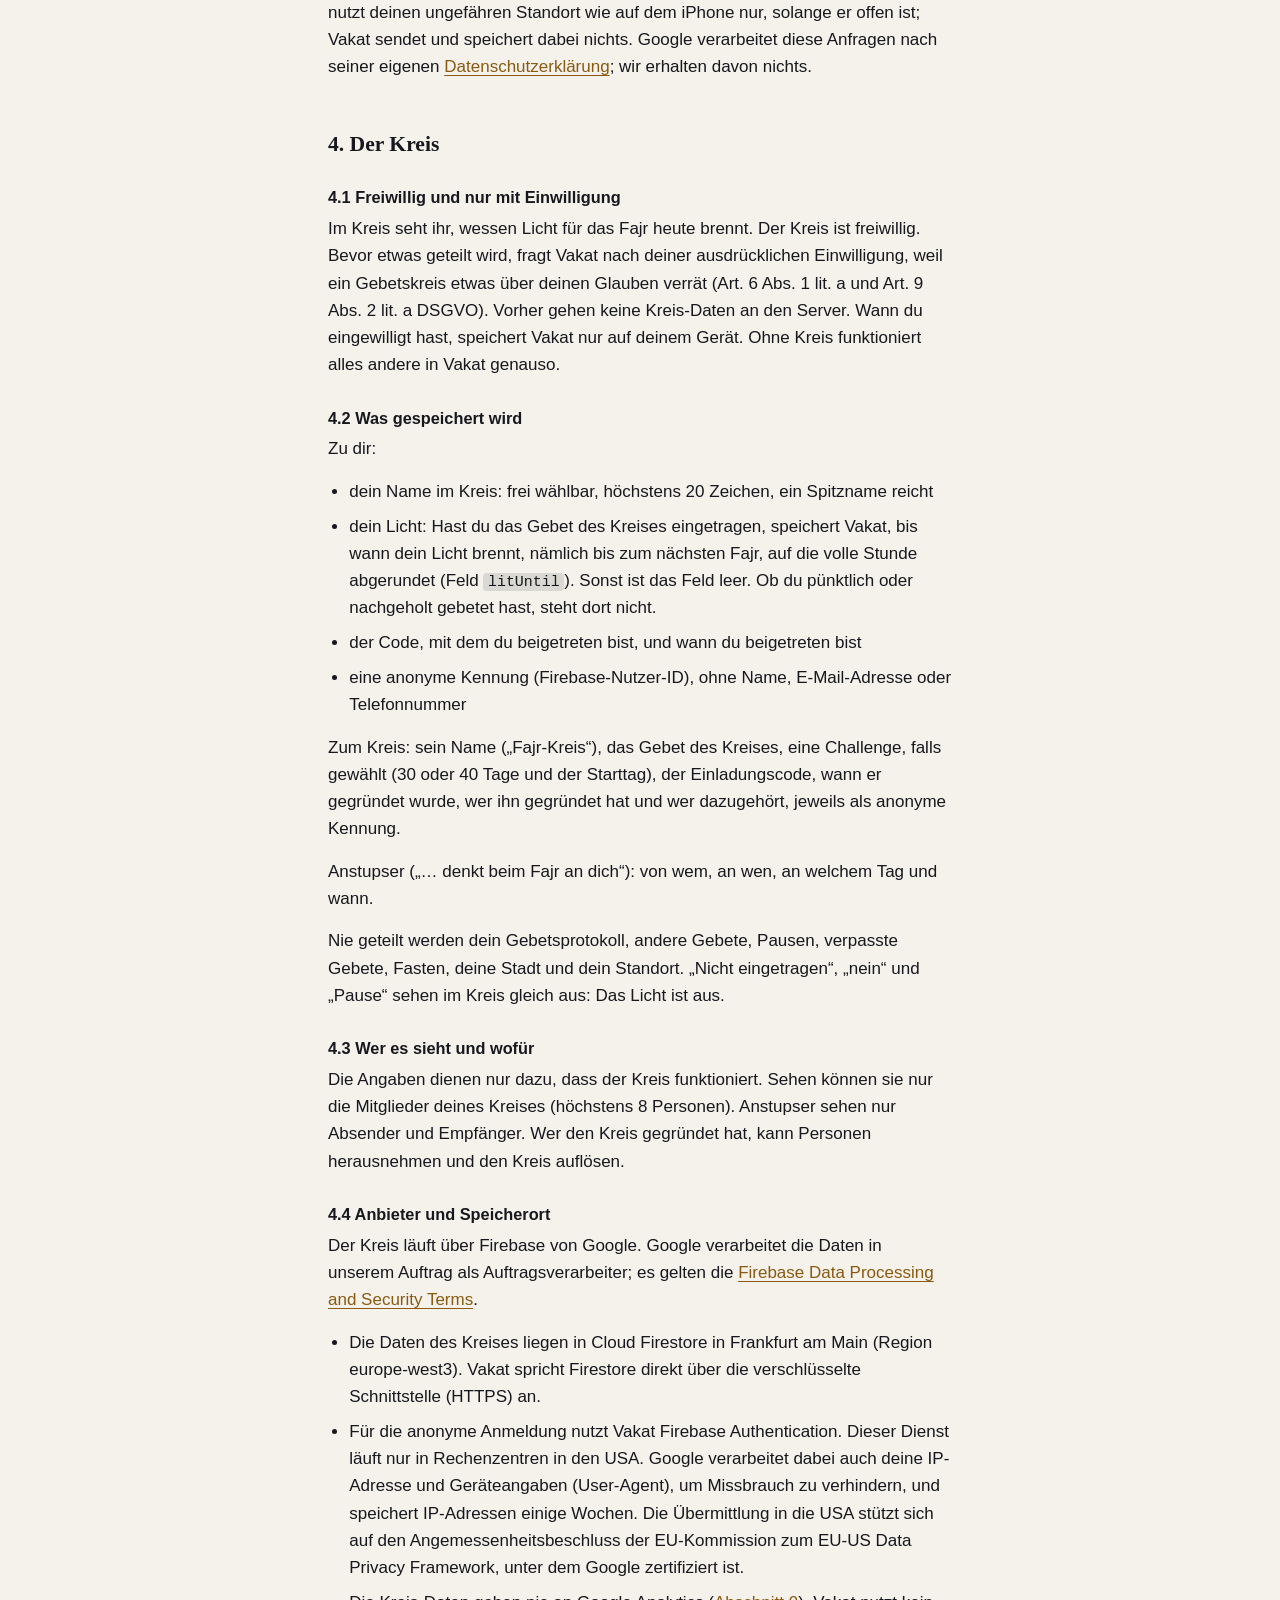
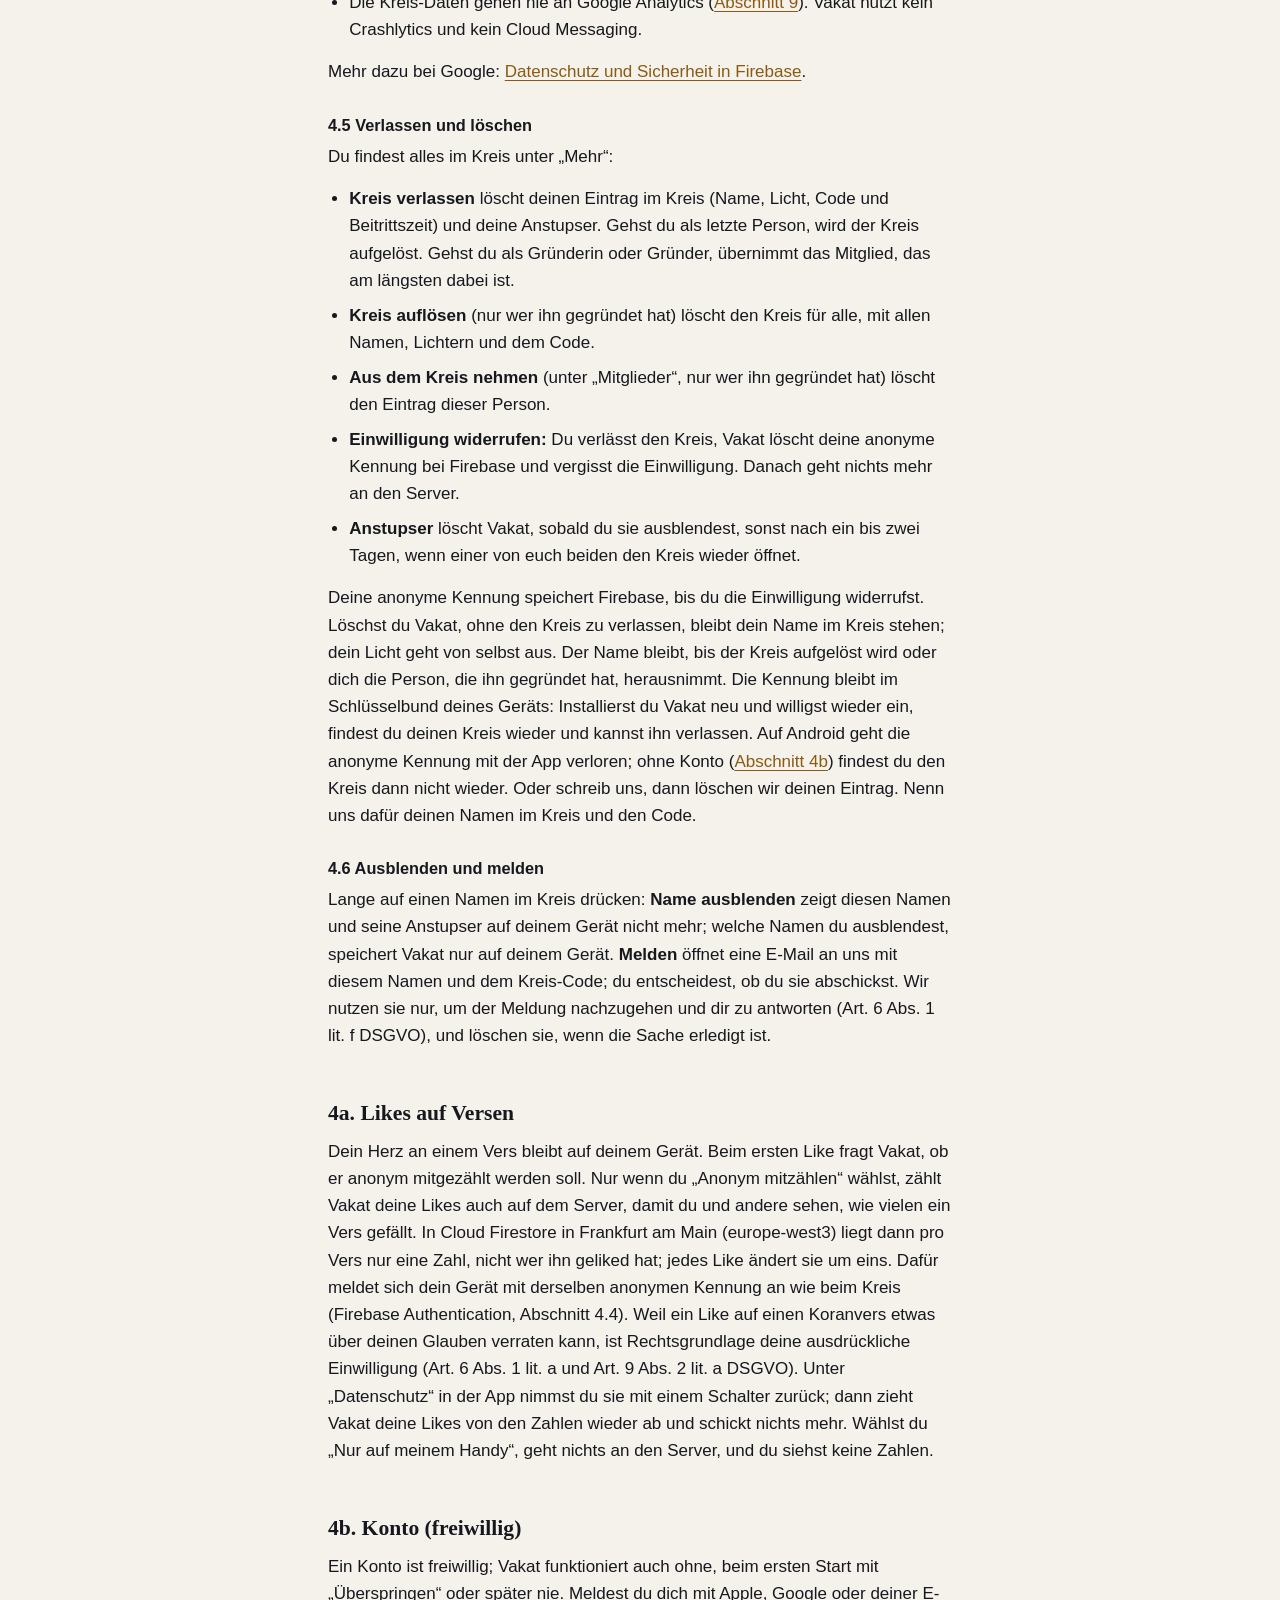
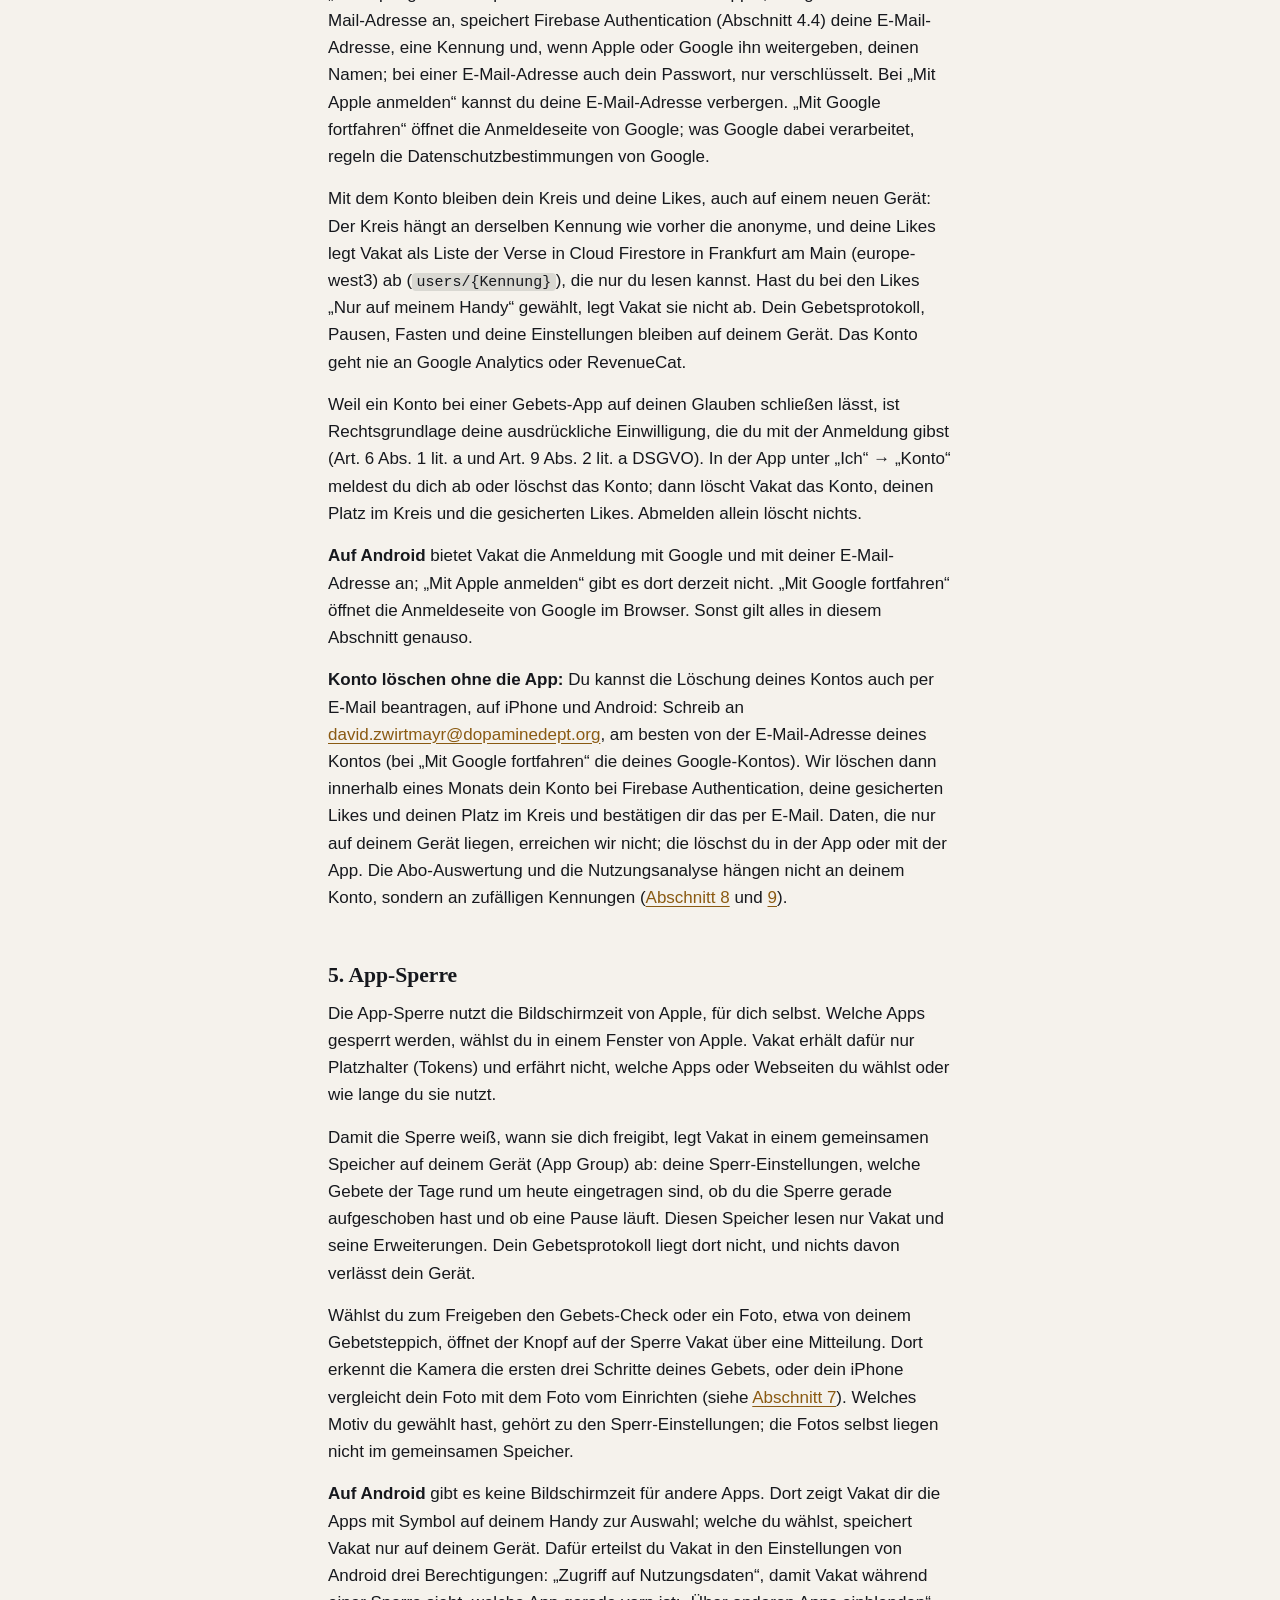
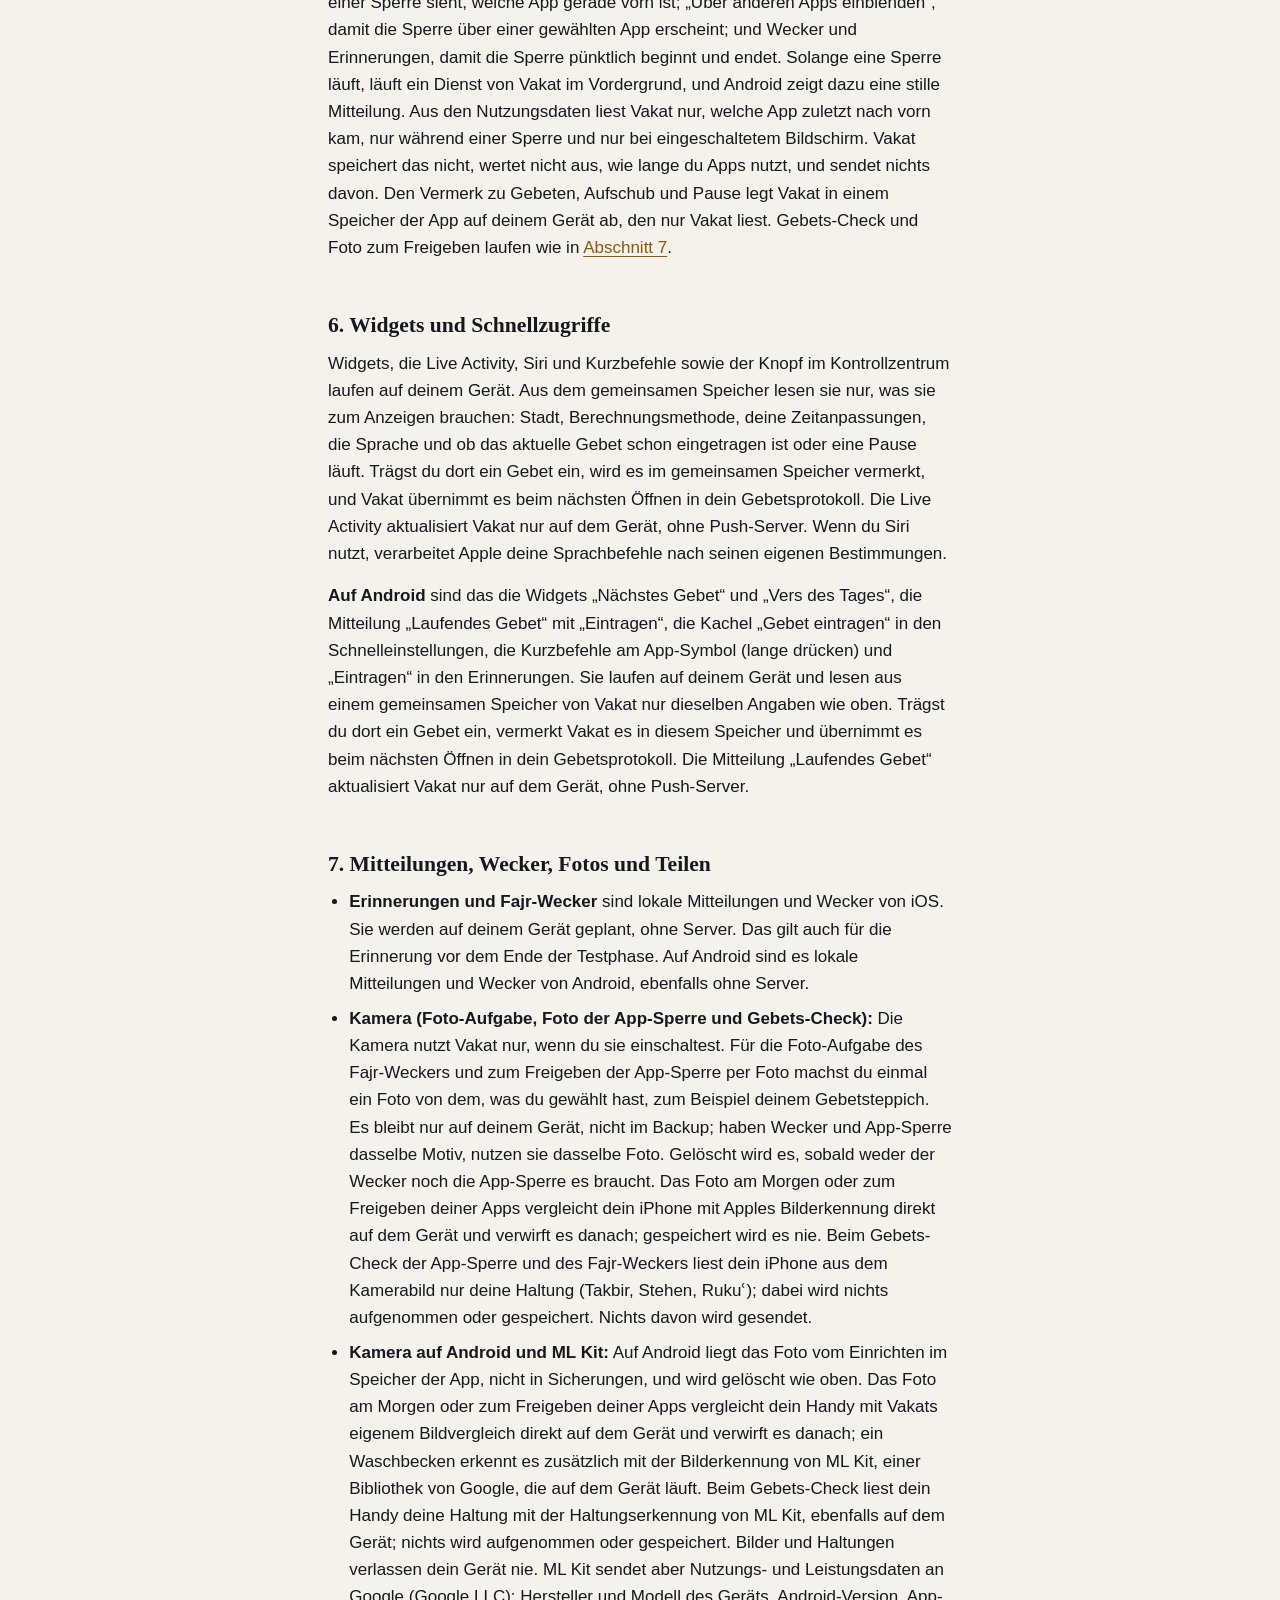
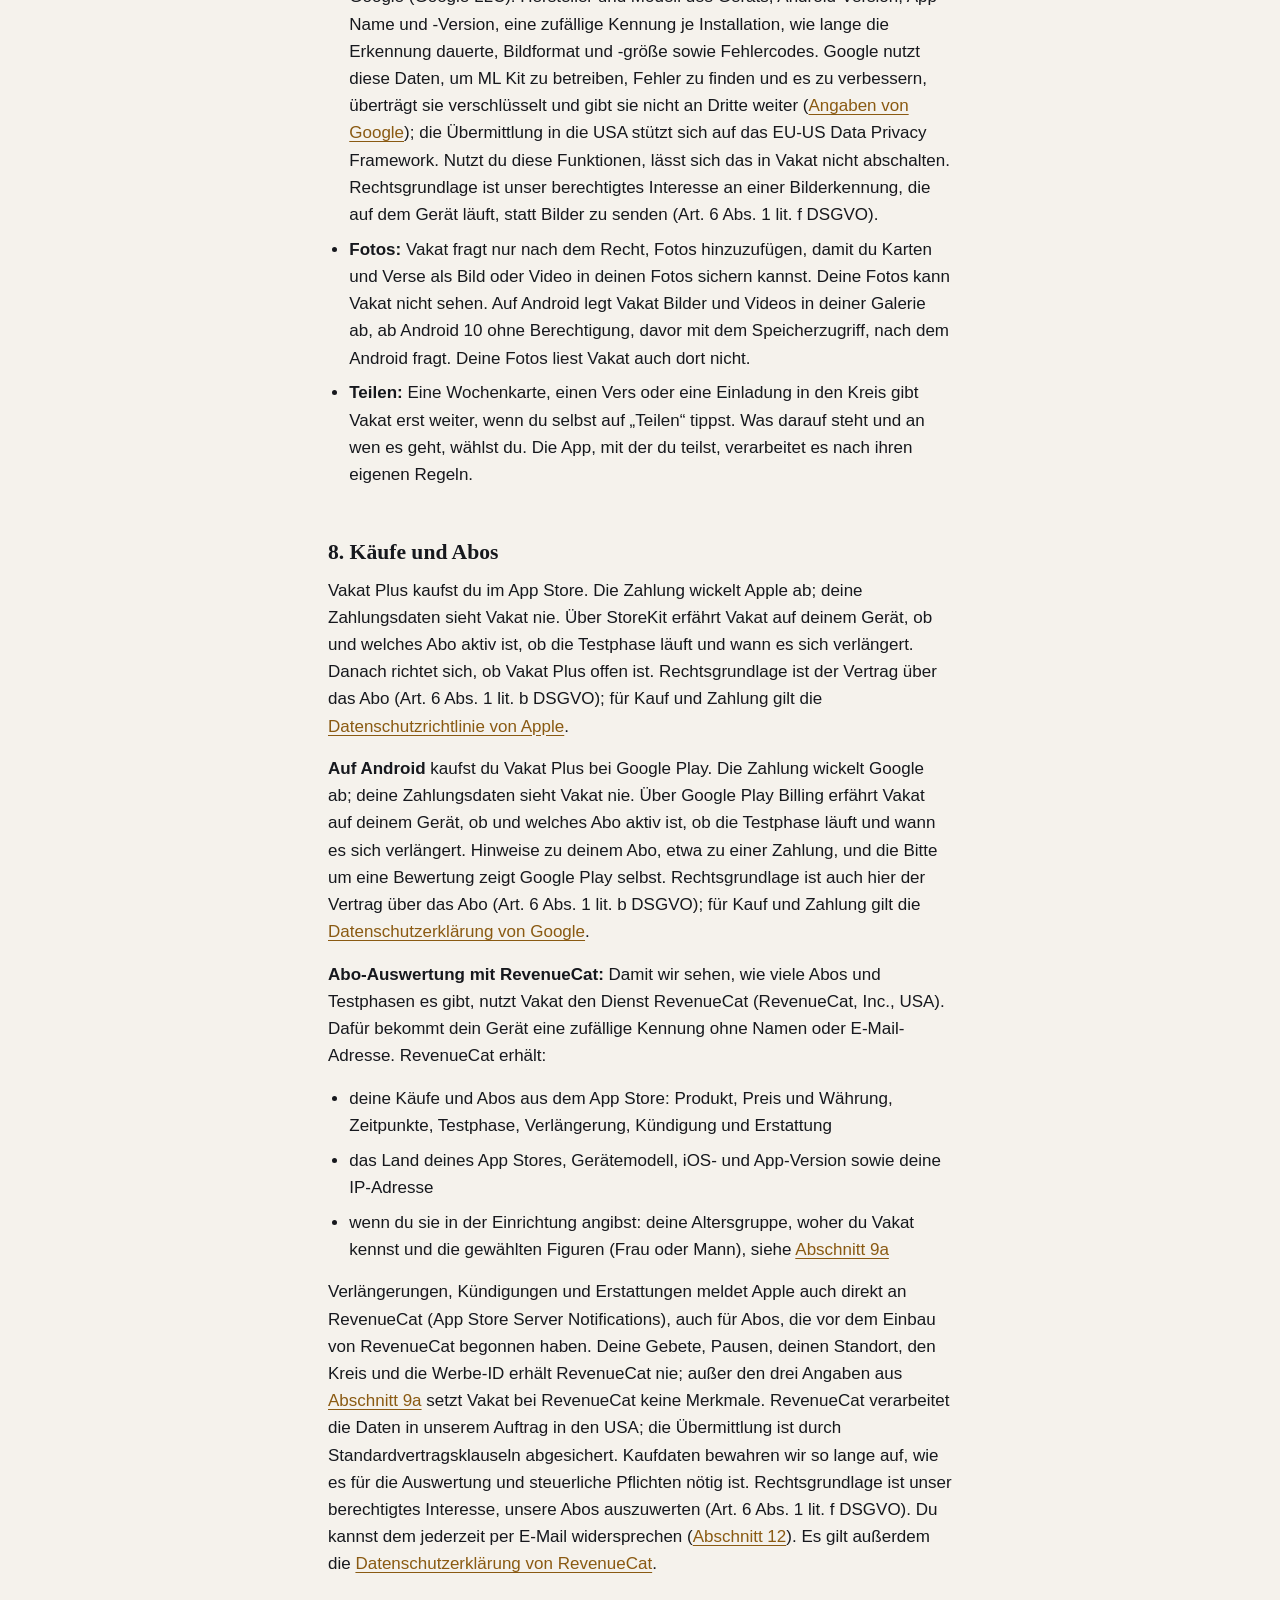
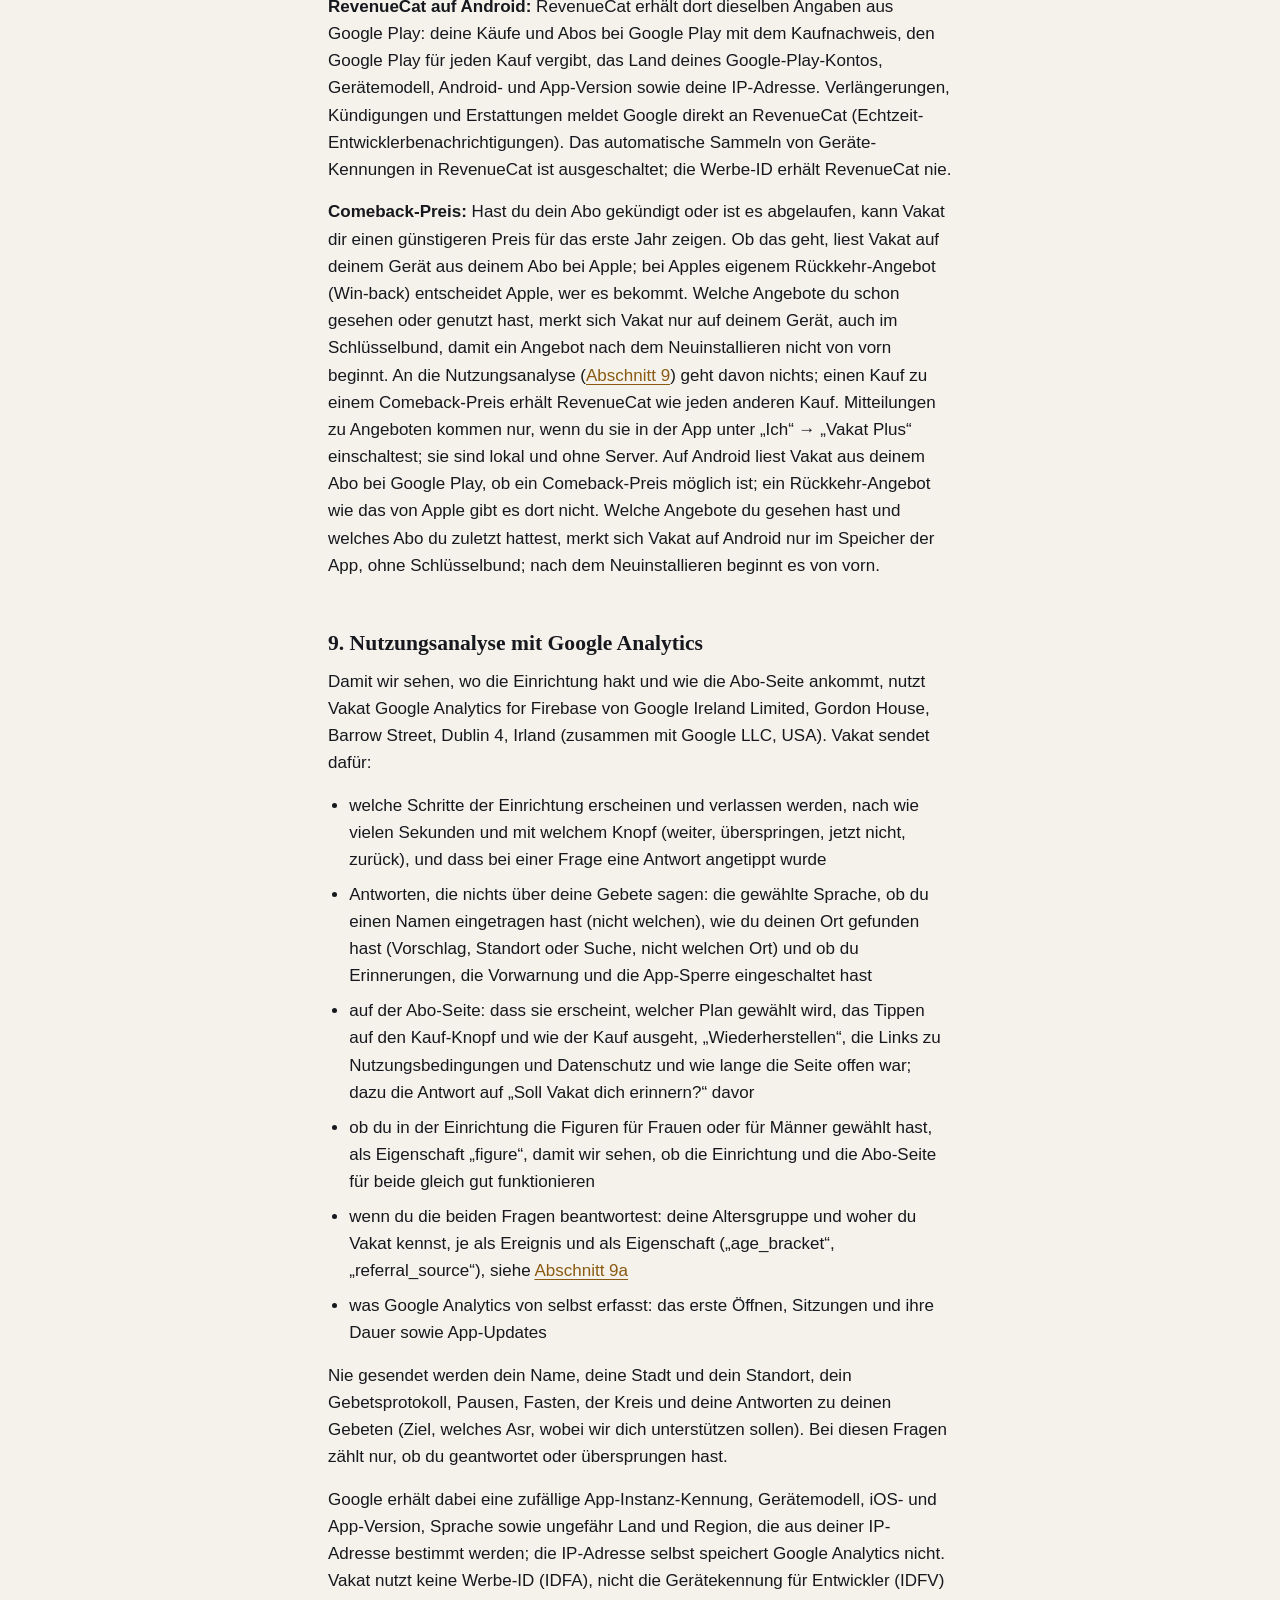
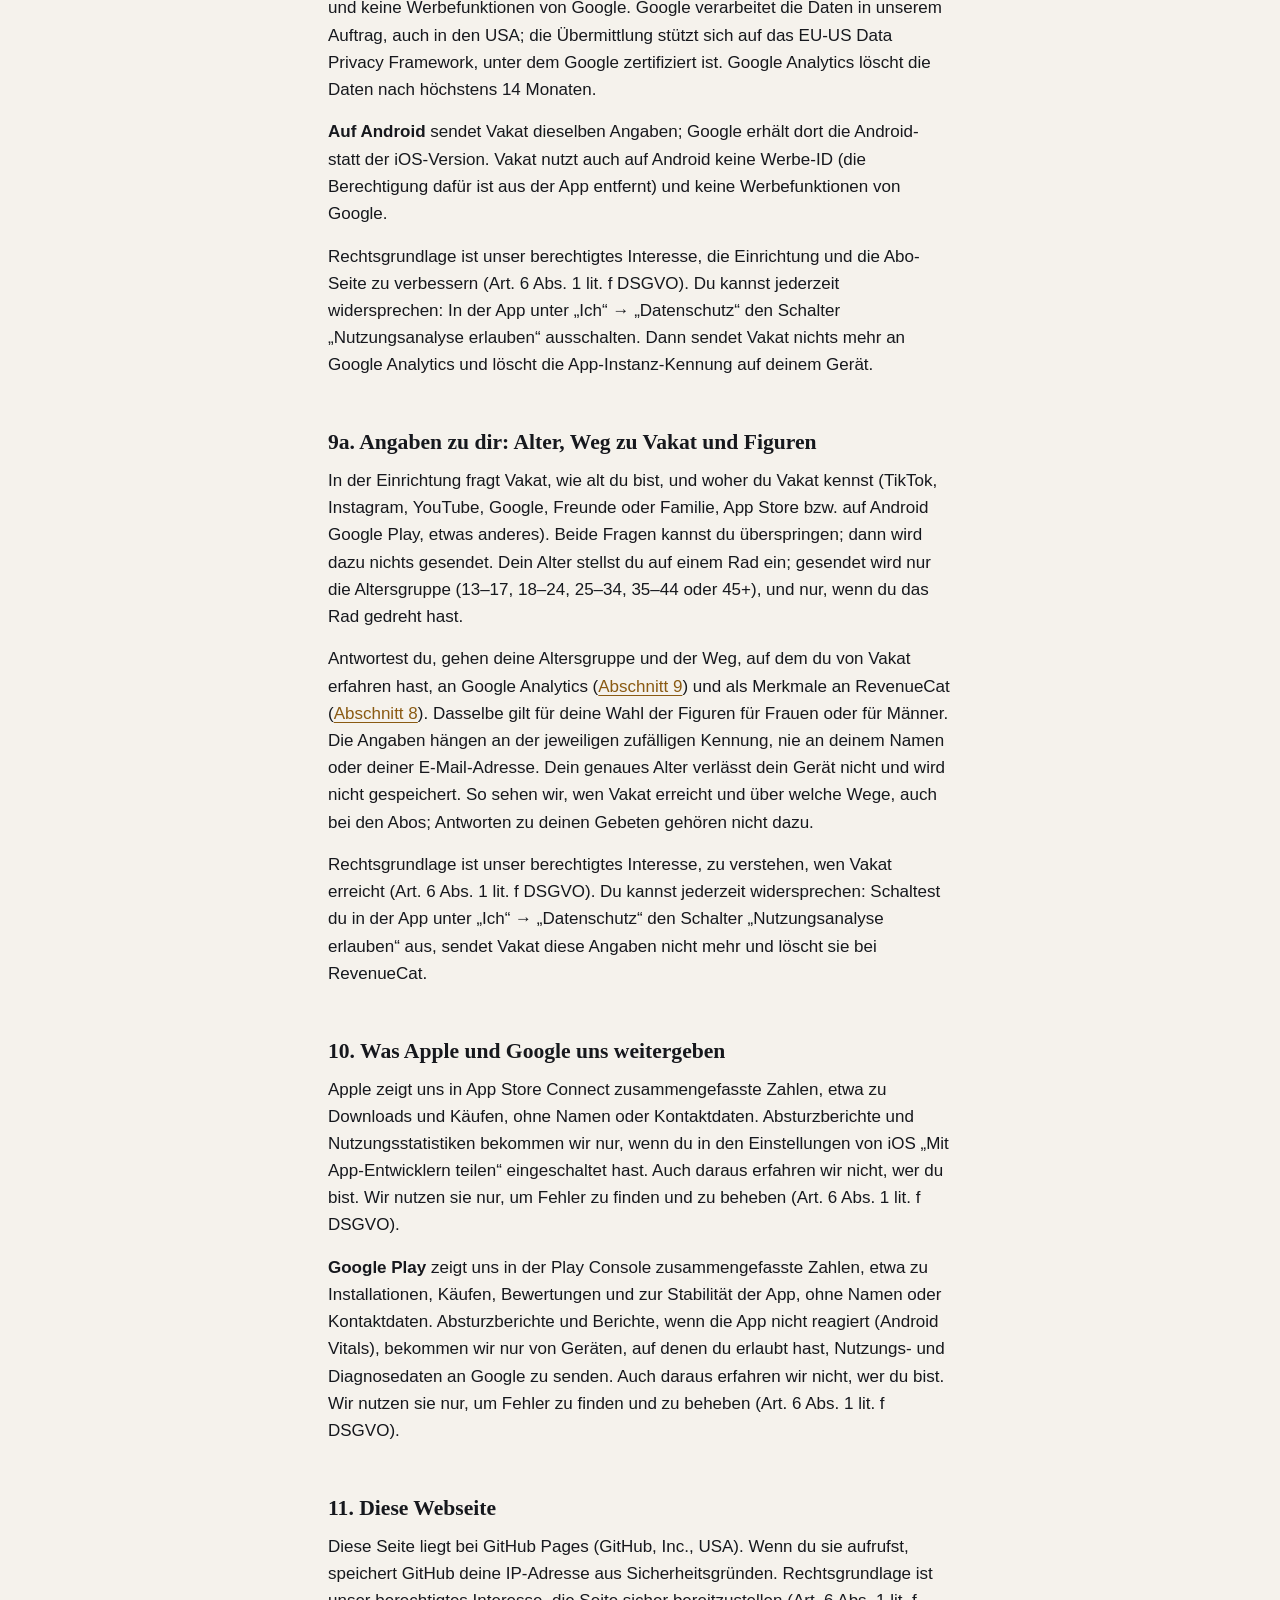
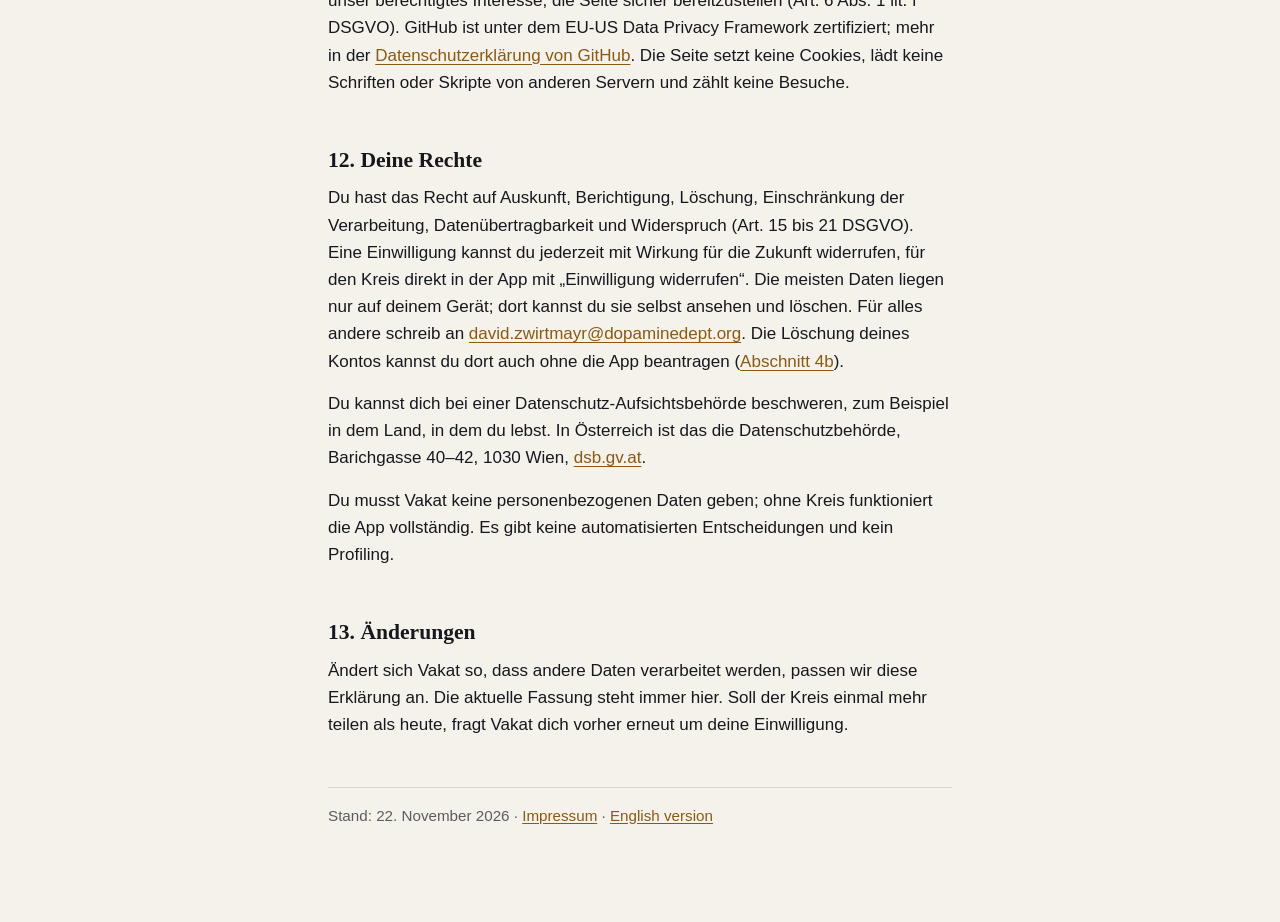
==== commit e8a56b51: "Datenschutz: E-Mails an uns („Fehlt dir etwas? Schreib uns.“) Co-Authored-By: Claude Fable 5.2 <nore" ====
--- a/datenschutz/index.html
+++ b/datenschutz/index.html
@@ -60,6 +60,7 @@
   E-Mail: <a href="mailto:david.zwirtmayr@dopaminedept.org">david.zwirtmayr@dopaminedept.org</a>
 </address>
 <p>Fragen zum Datenschutz und Anfragen zu deinen Rechten schickst du bitte an diese Adresse. Weitere Angaben stehen im <a href="https://dopaminedept.org/impressum">Impressum</a>.</p>
+<p id="post">Schreibst du uns eine E-Mail, zum Beispiel über „Fehlt dir etwas? Schreib uns.“ in der App, entscheidest du, was du schreibst und ob du sie abschickst. Wir nutzen deine Nachricht und deine E-Mail-Adresse nur, um dir zu antworten und Vakat zu verbessern (Art. 6 Abs. 1 lit. f DSGVO), geben sie nicht weiter und löschen sie, wenn die Sache erledigt ist.</p>
 
 <h2 id="geraet">2. Was auf deinem Handy bleibt</h2>
 <p>Diese Angaben speichert Vakat nur auf deinem Gerät. Sie werden nicht an uns gesendet, und wir haben keinen Zugriff darauf:</p>
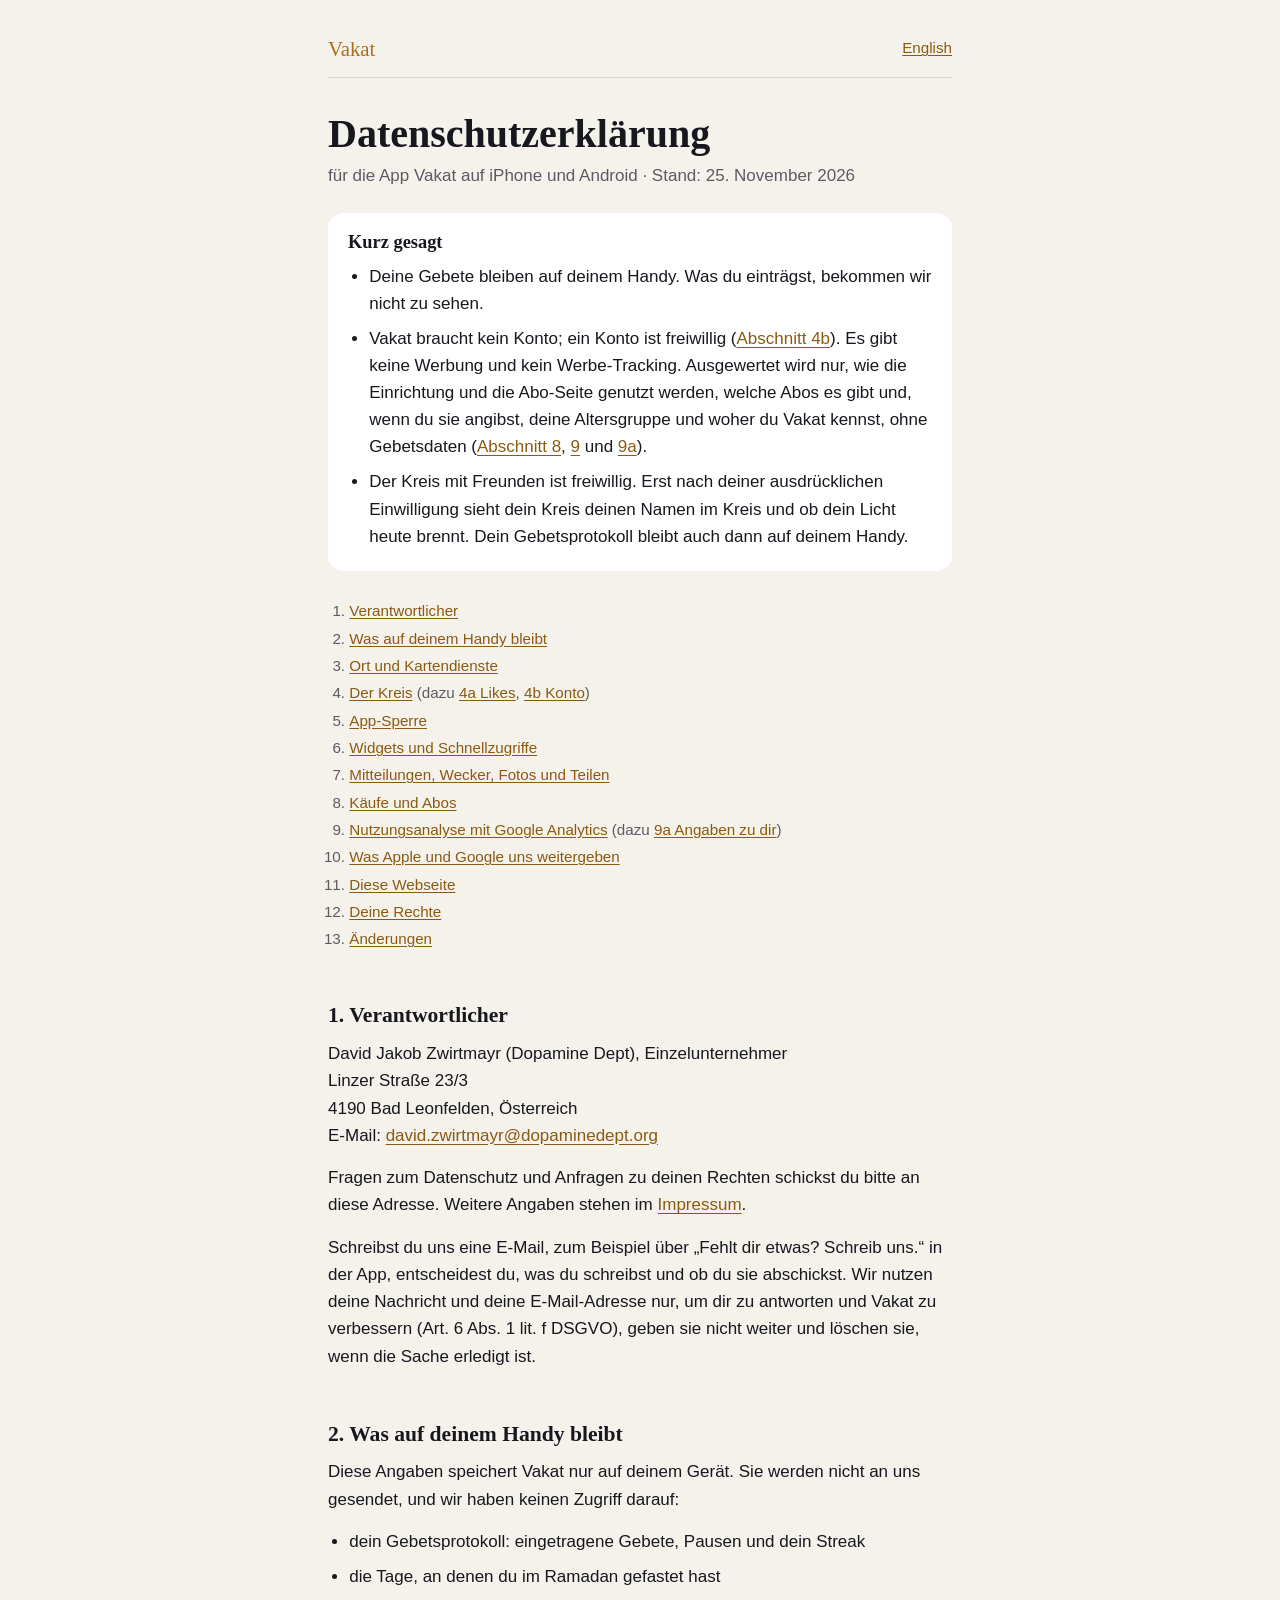
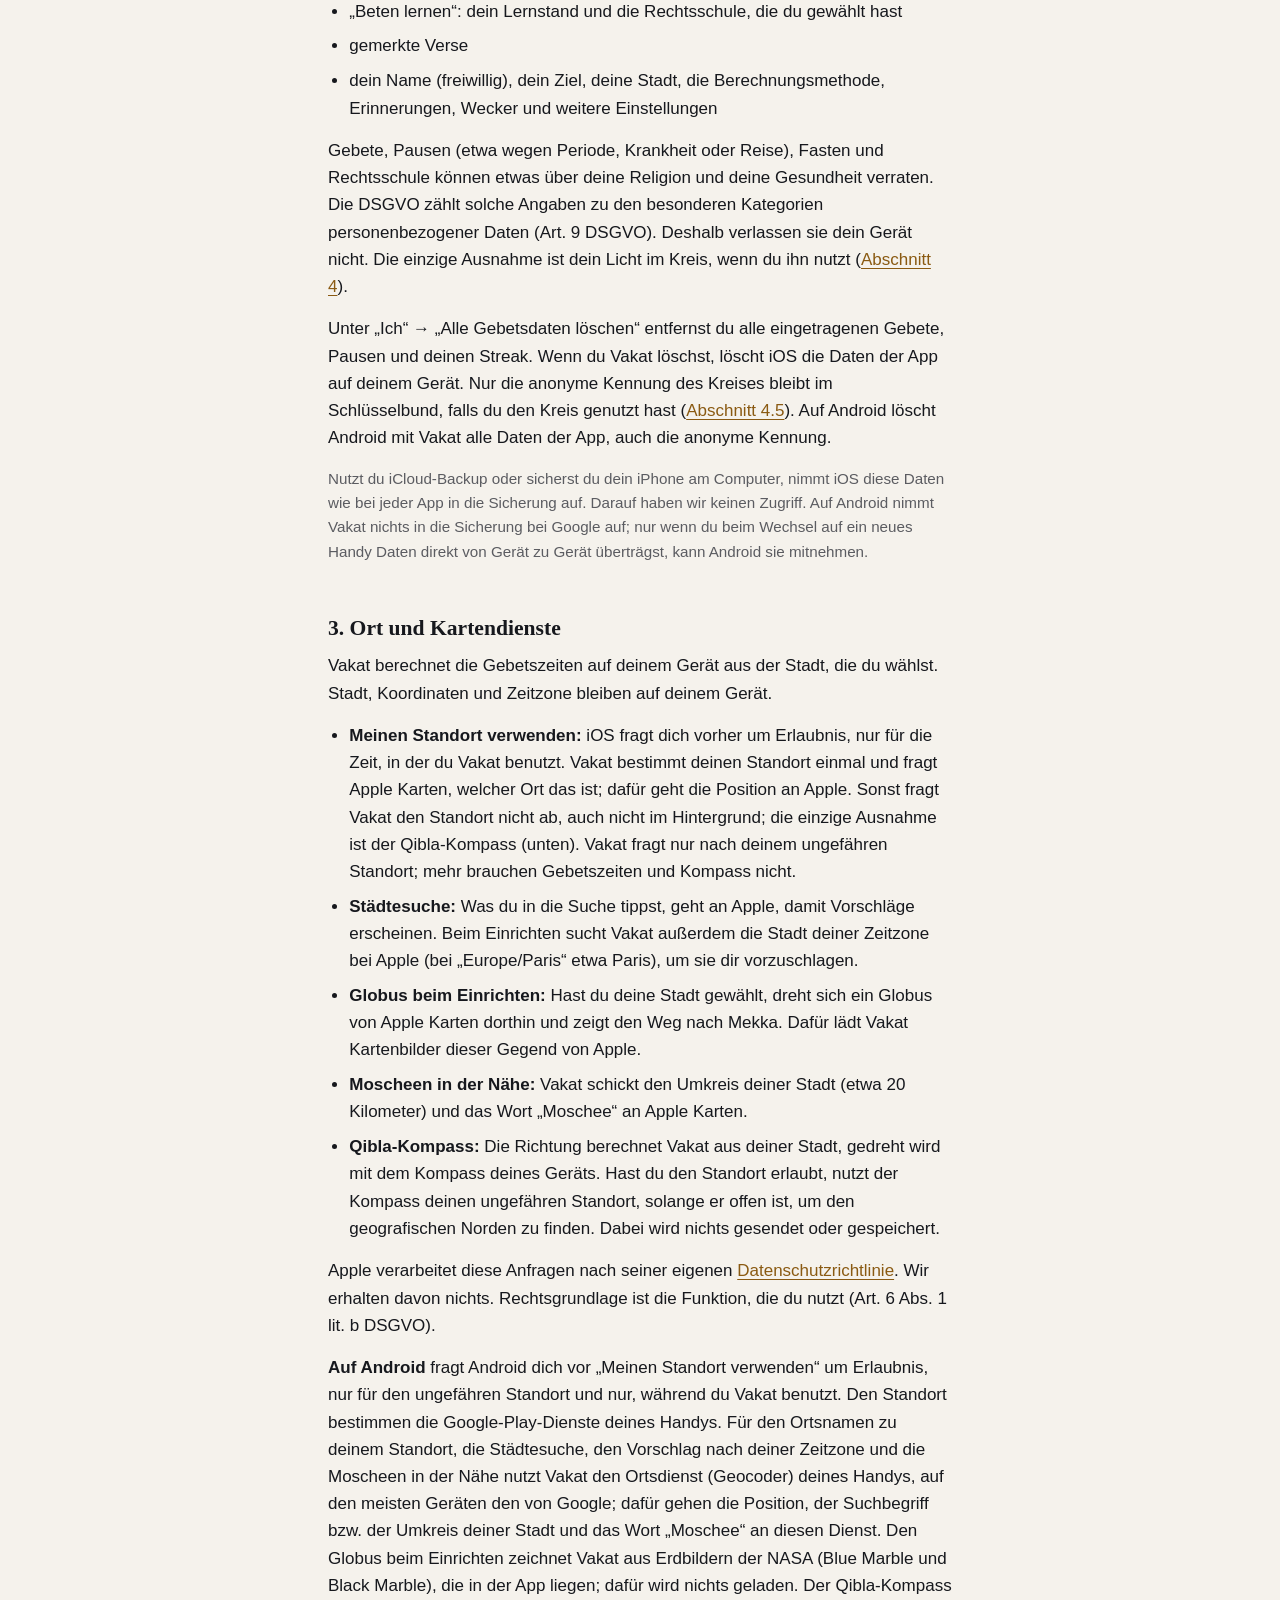
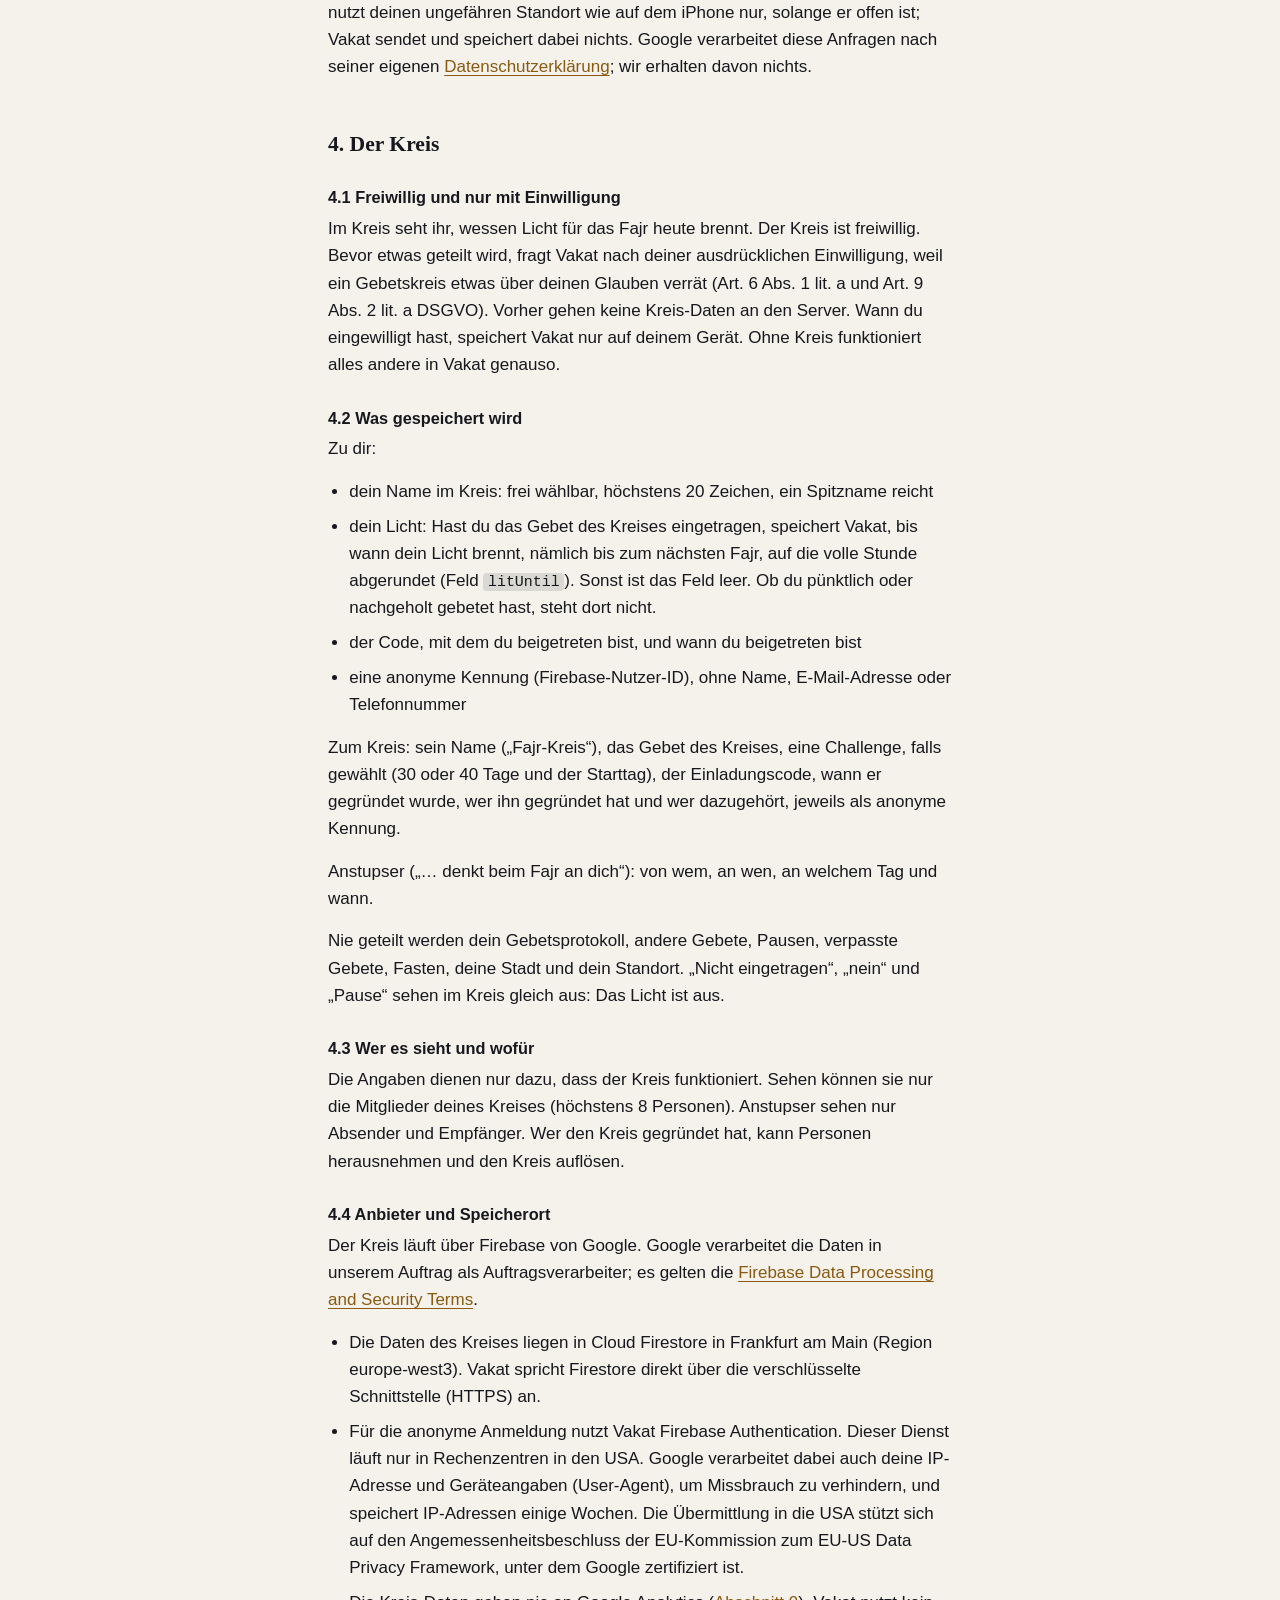
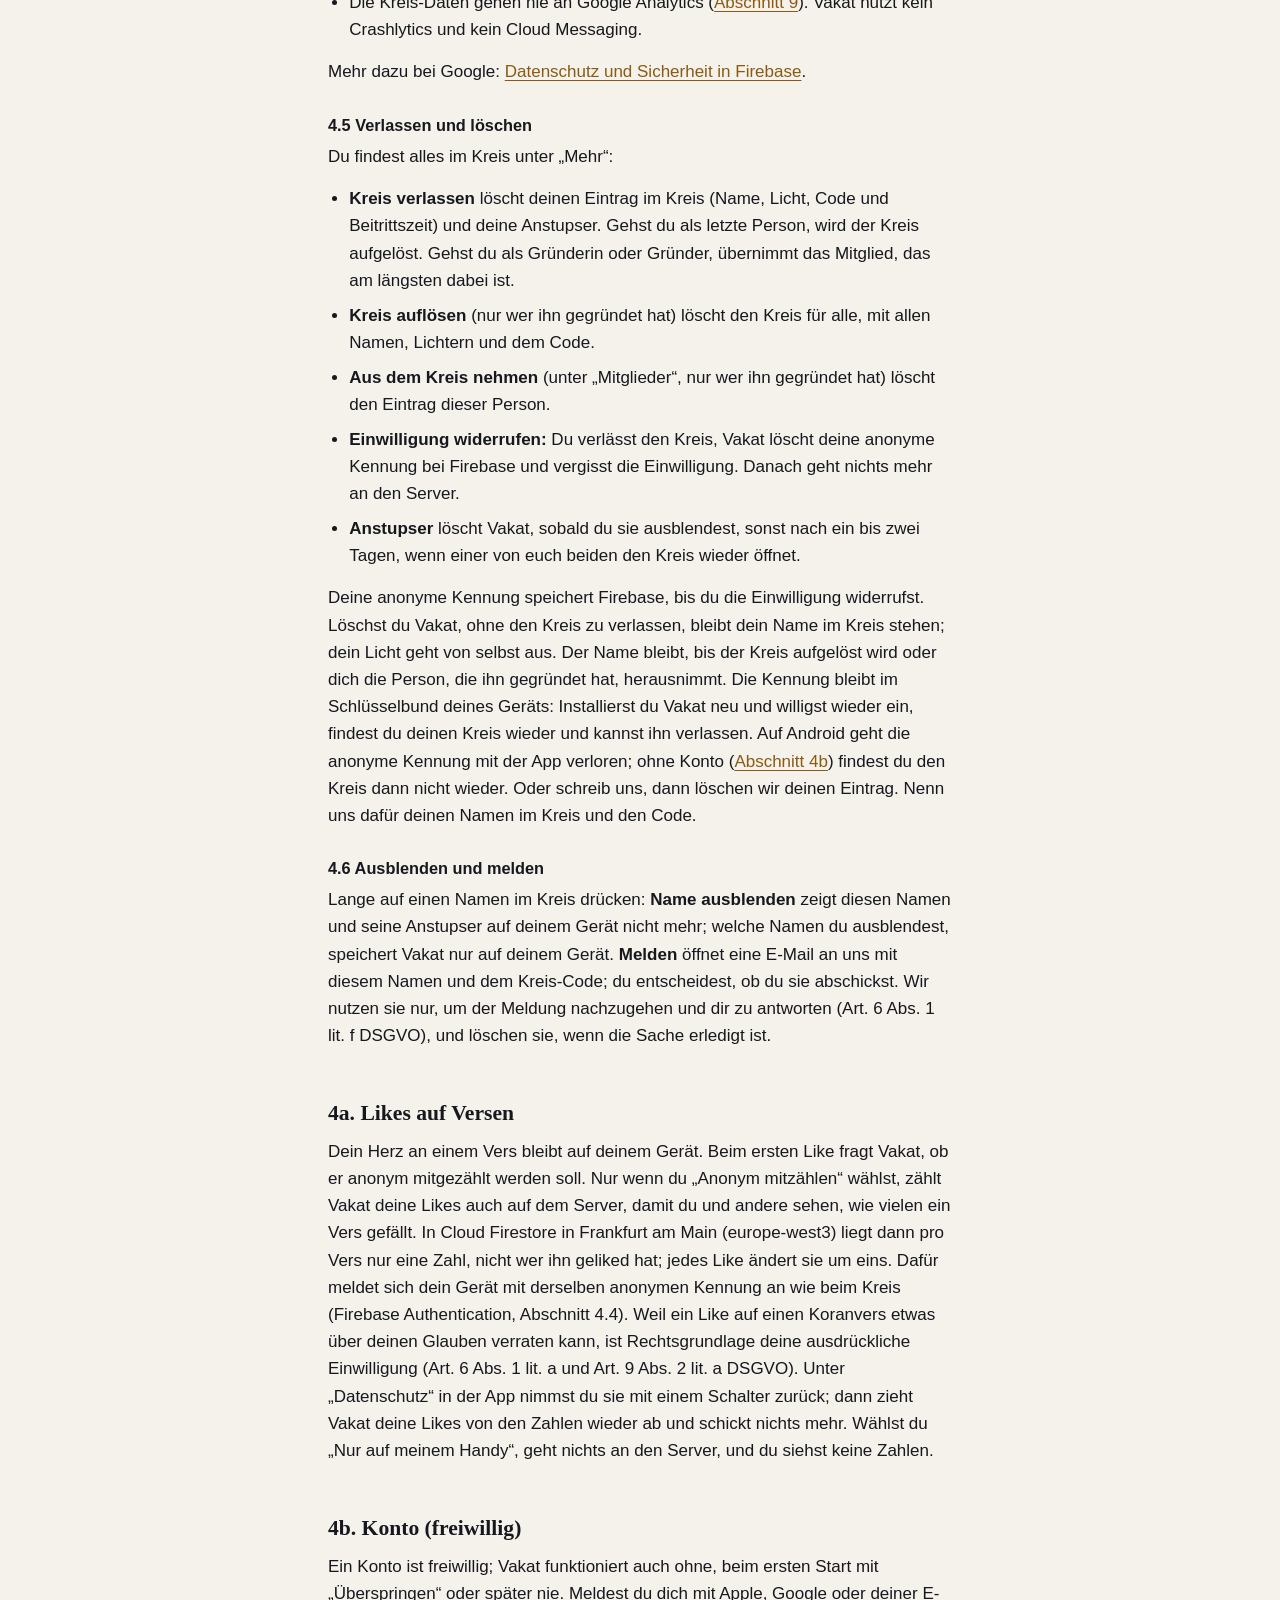
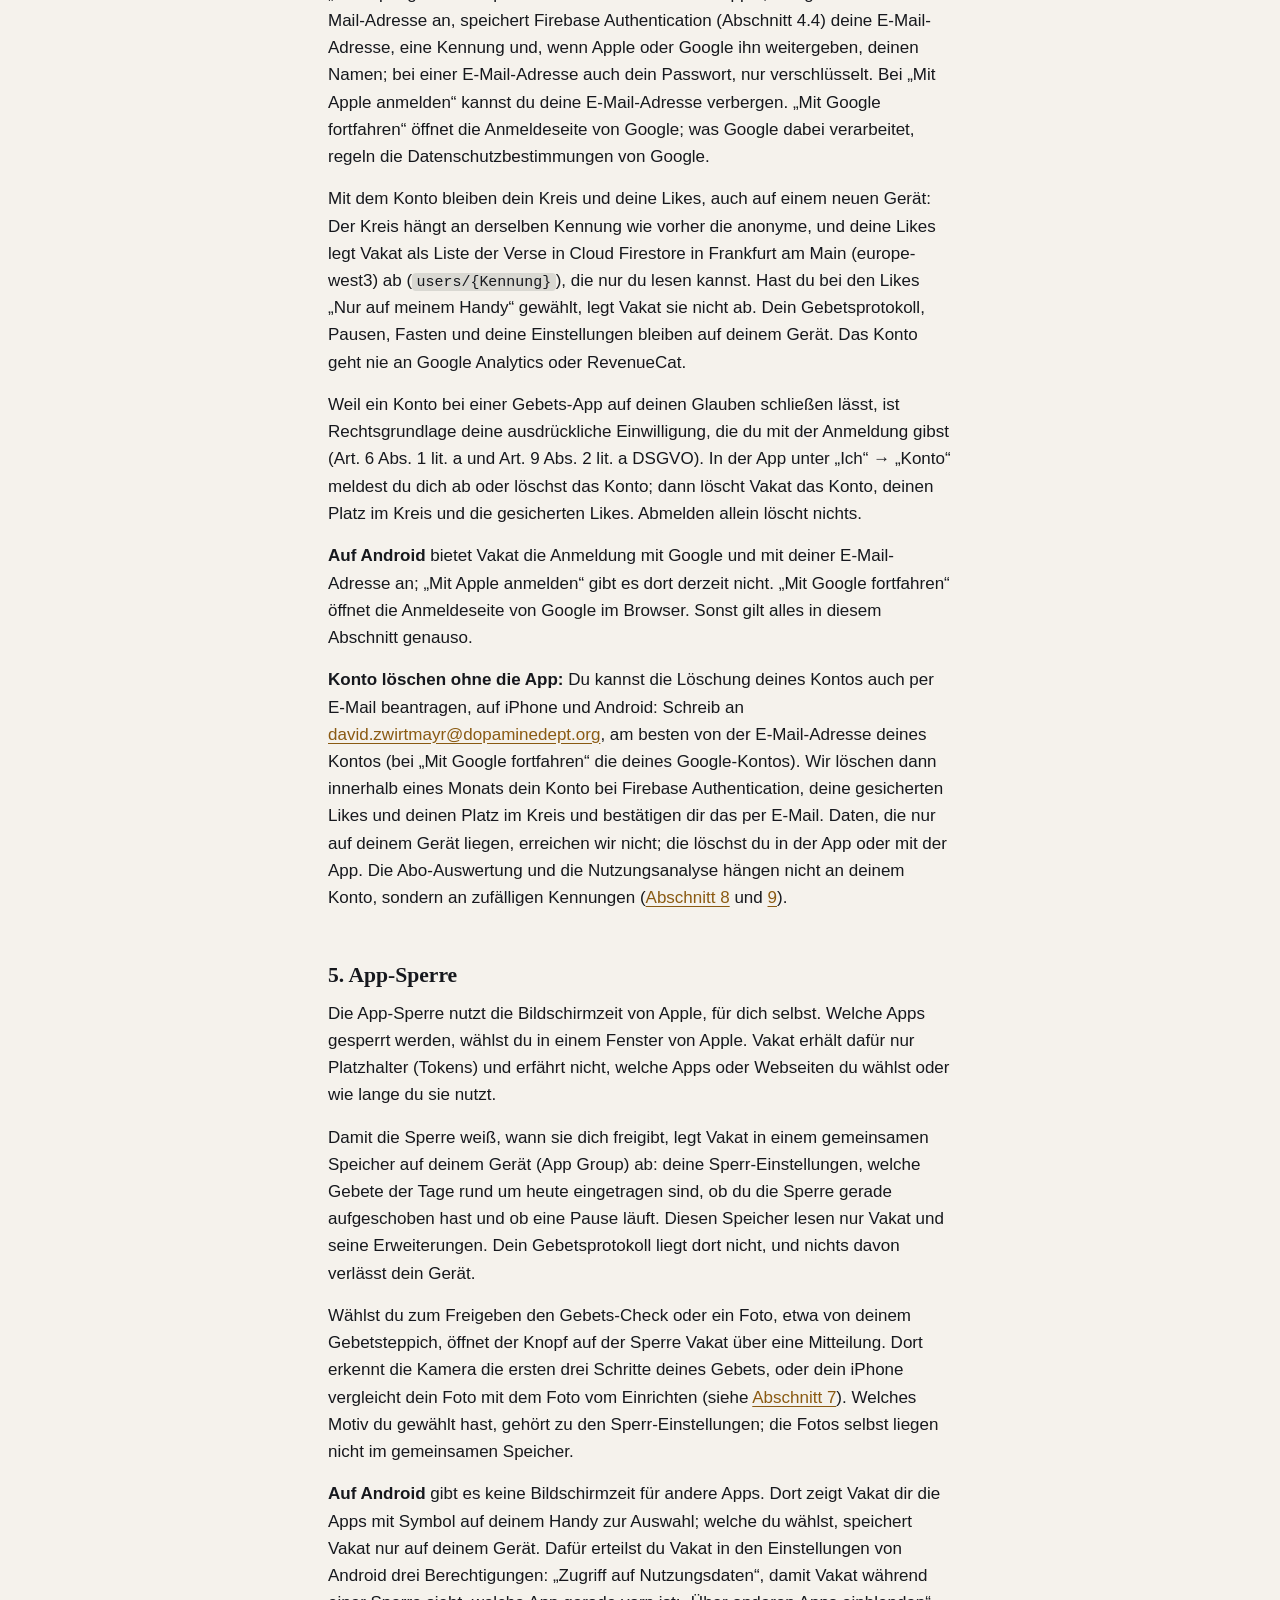
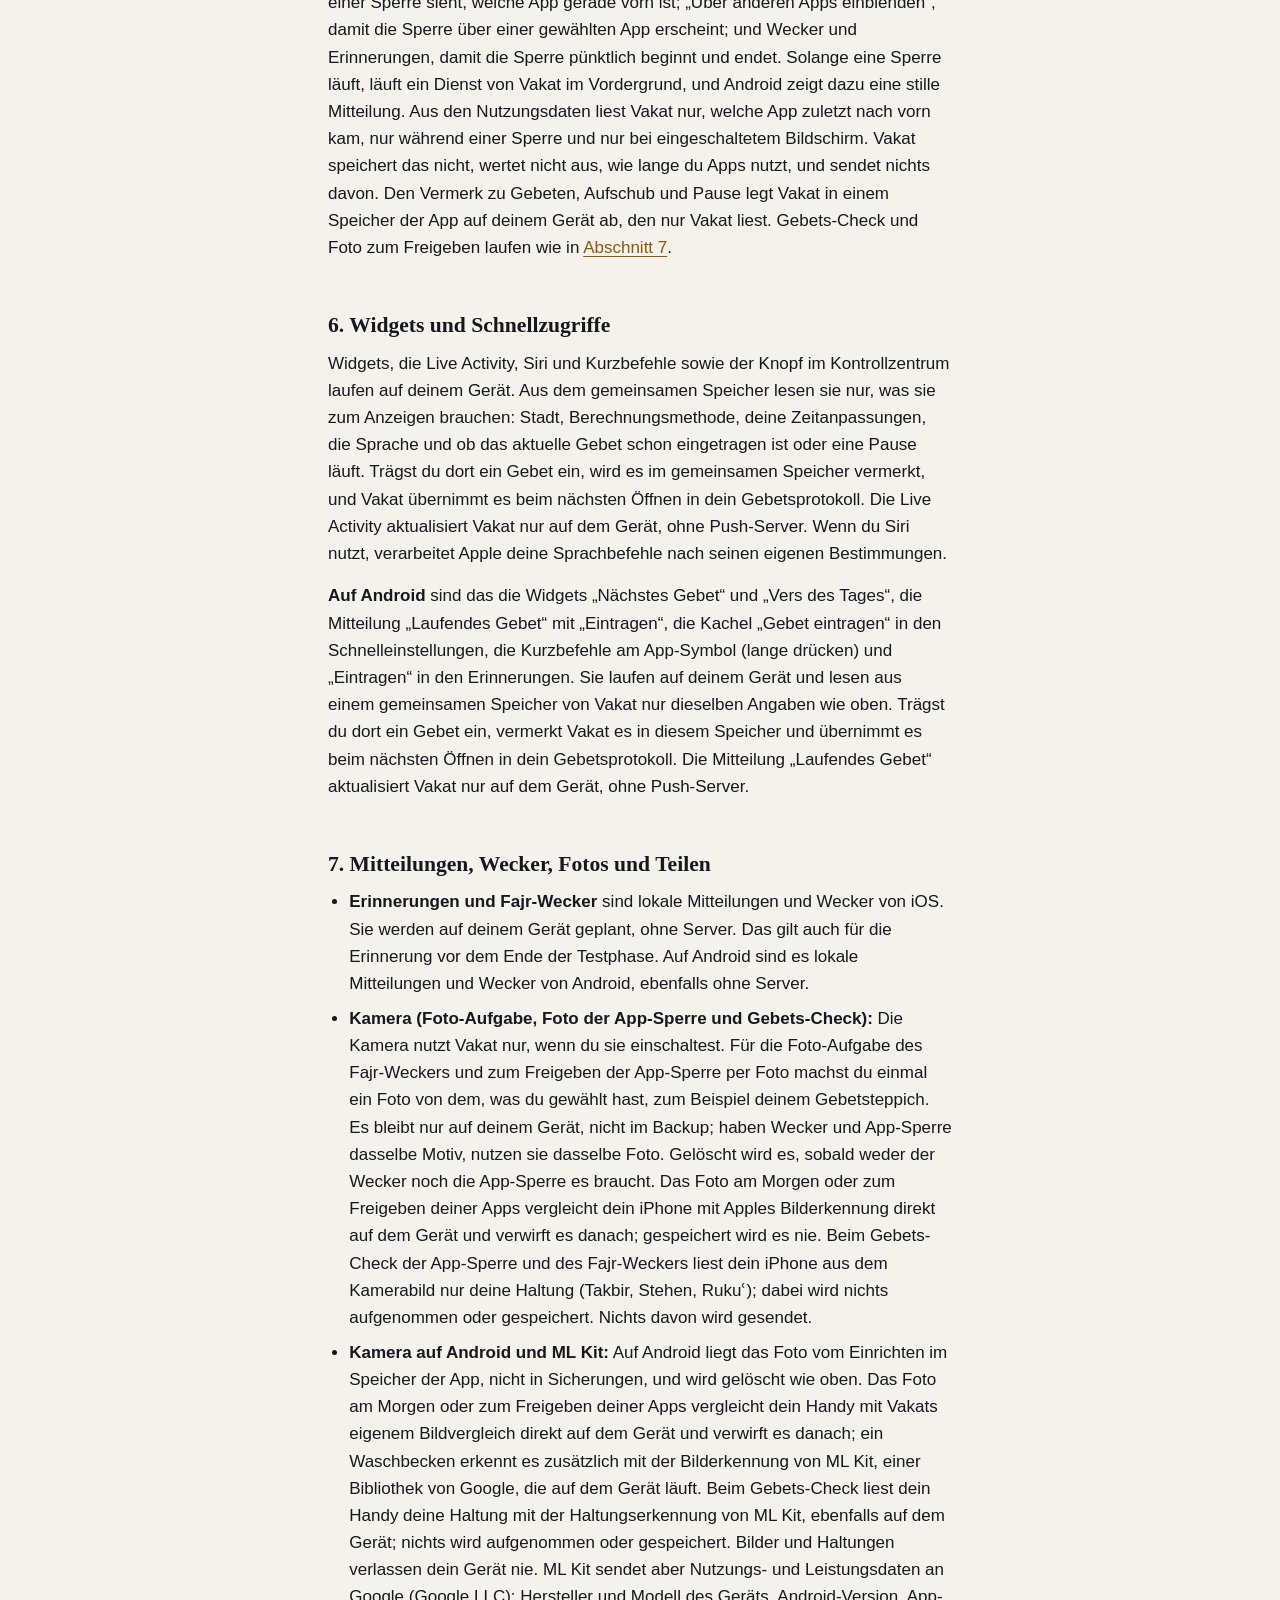
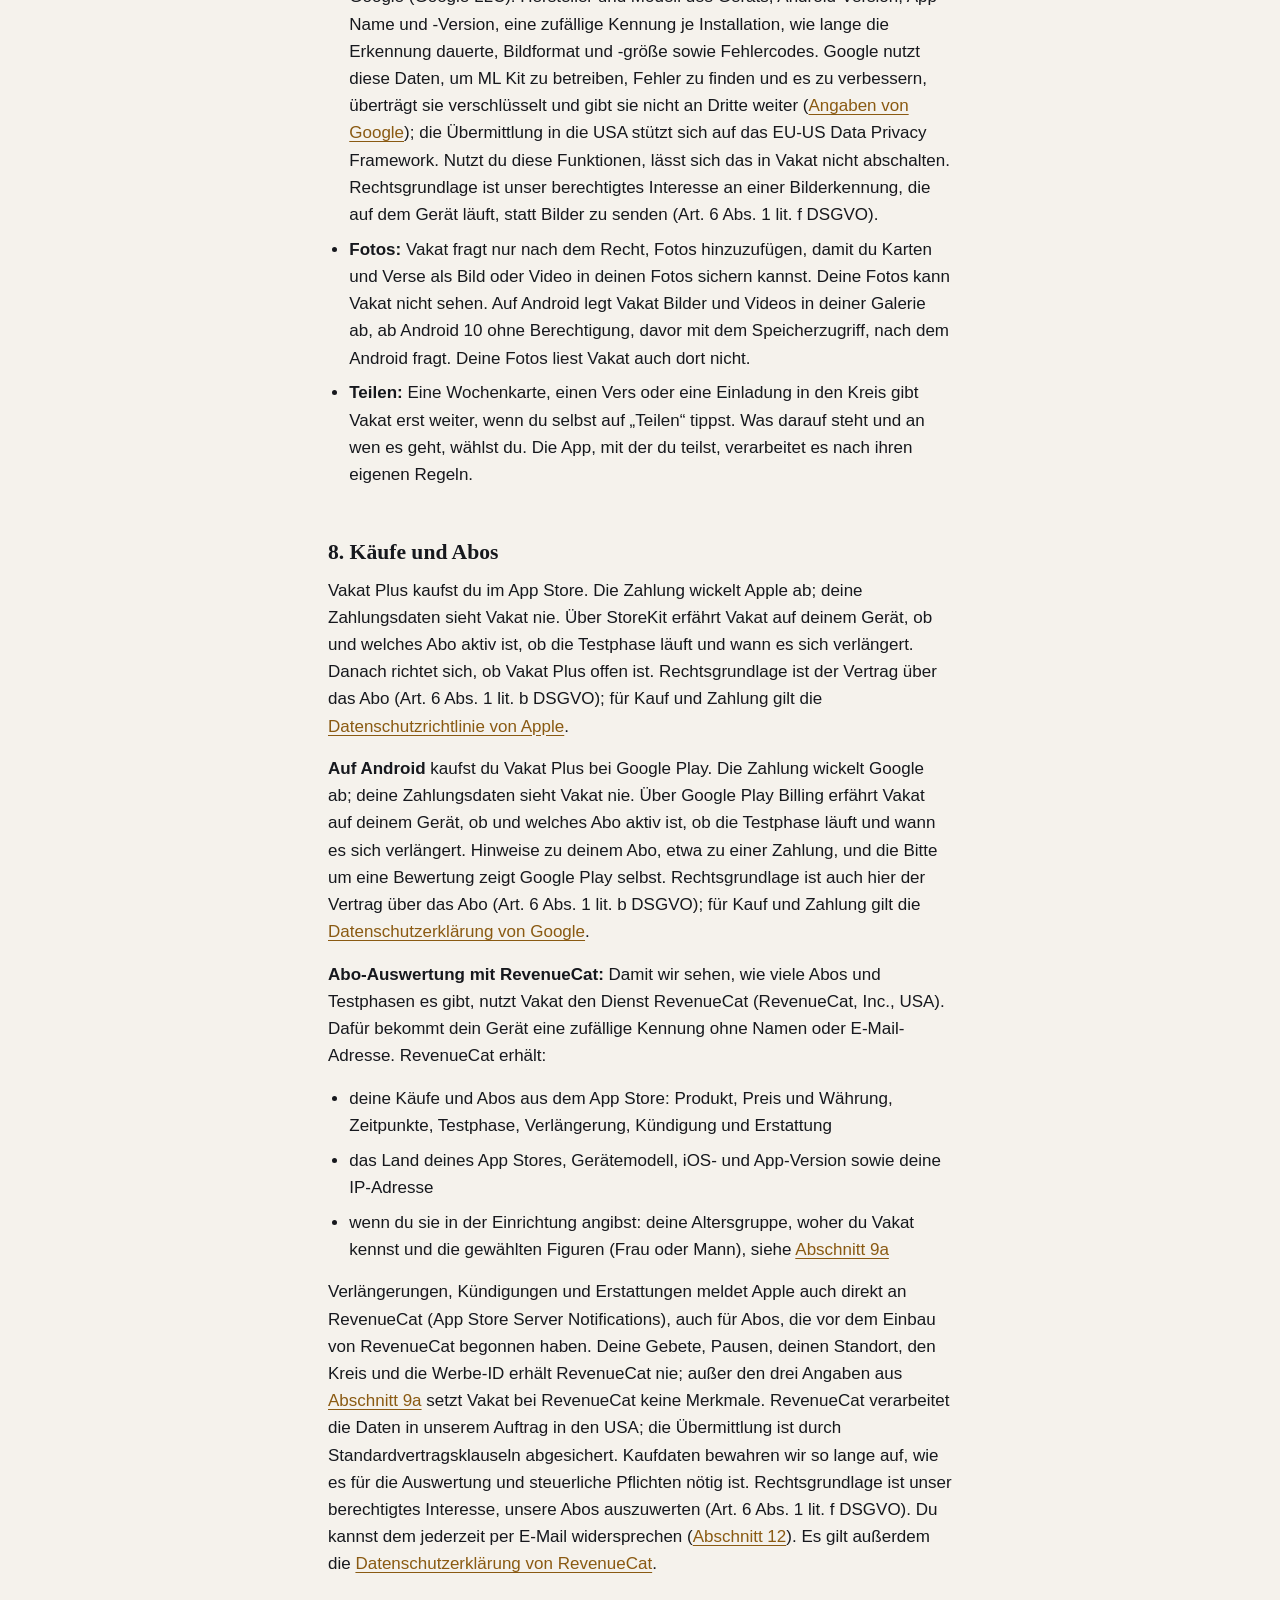
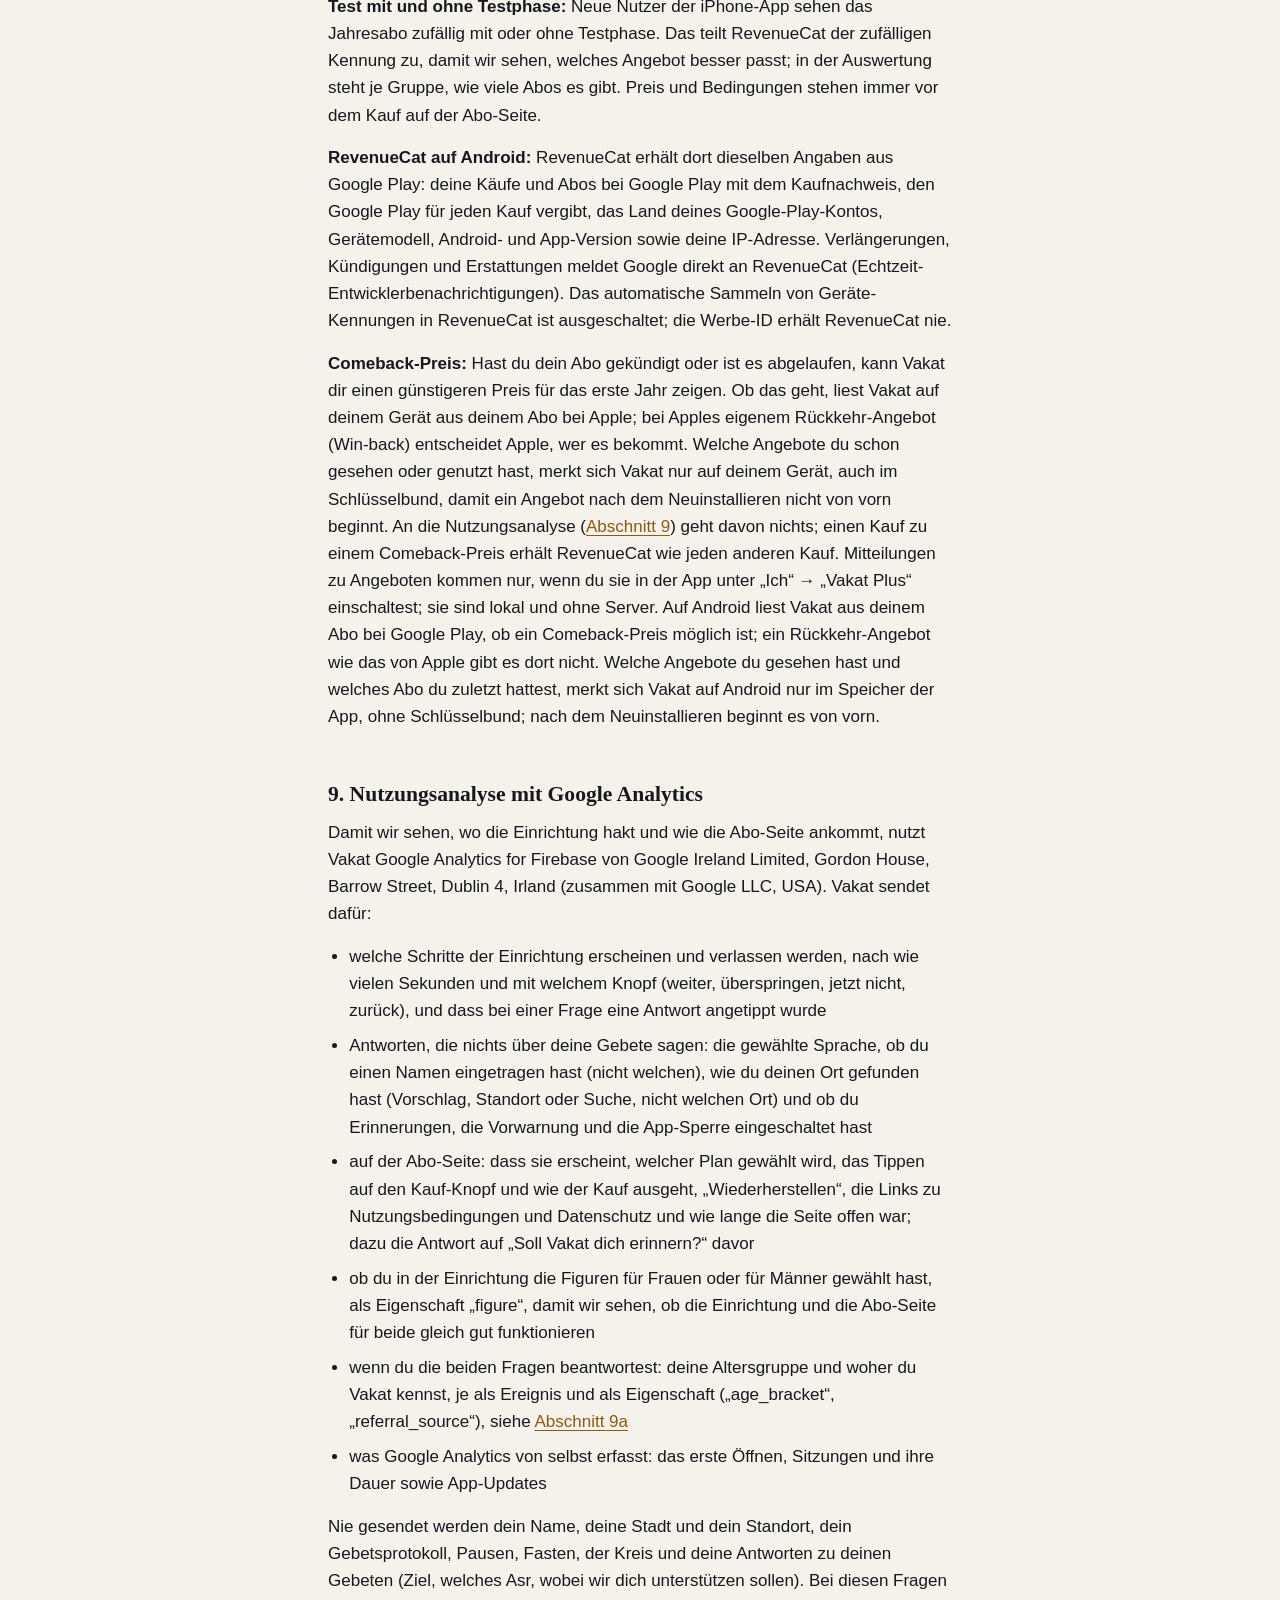
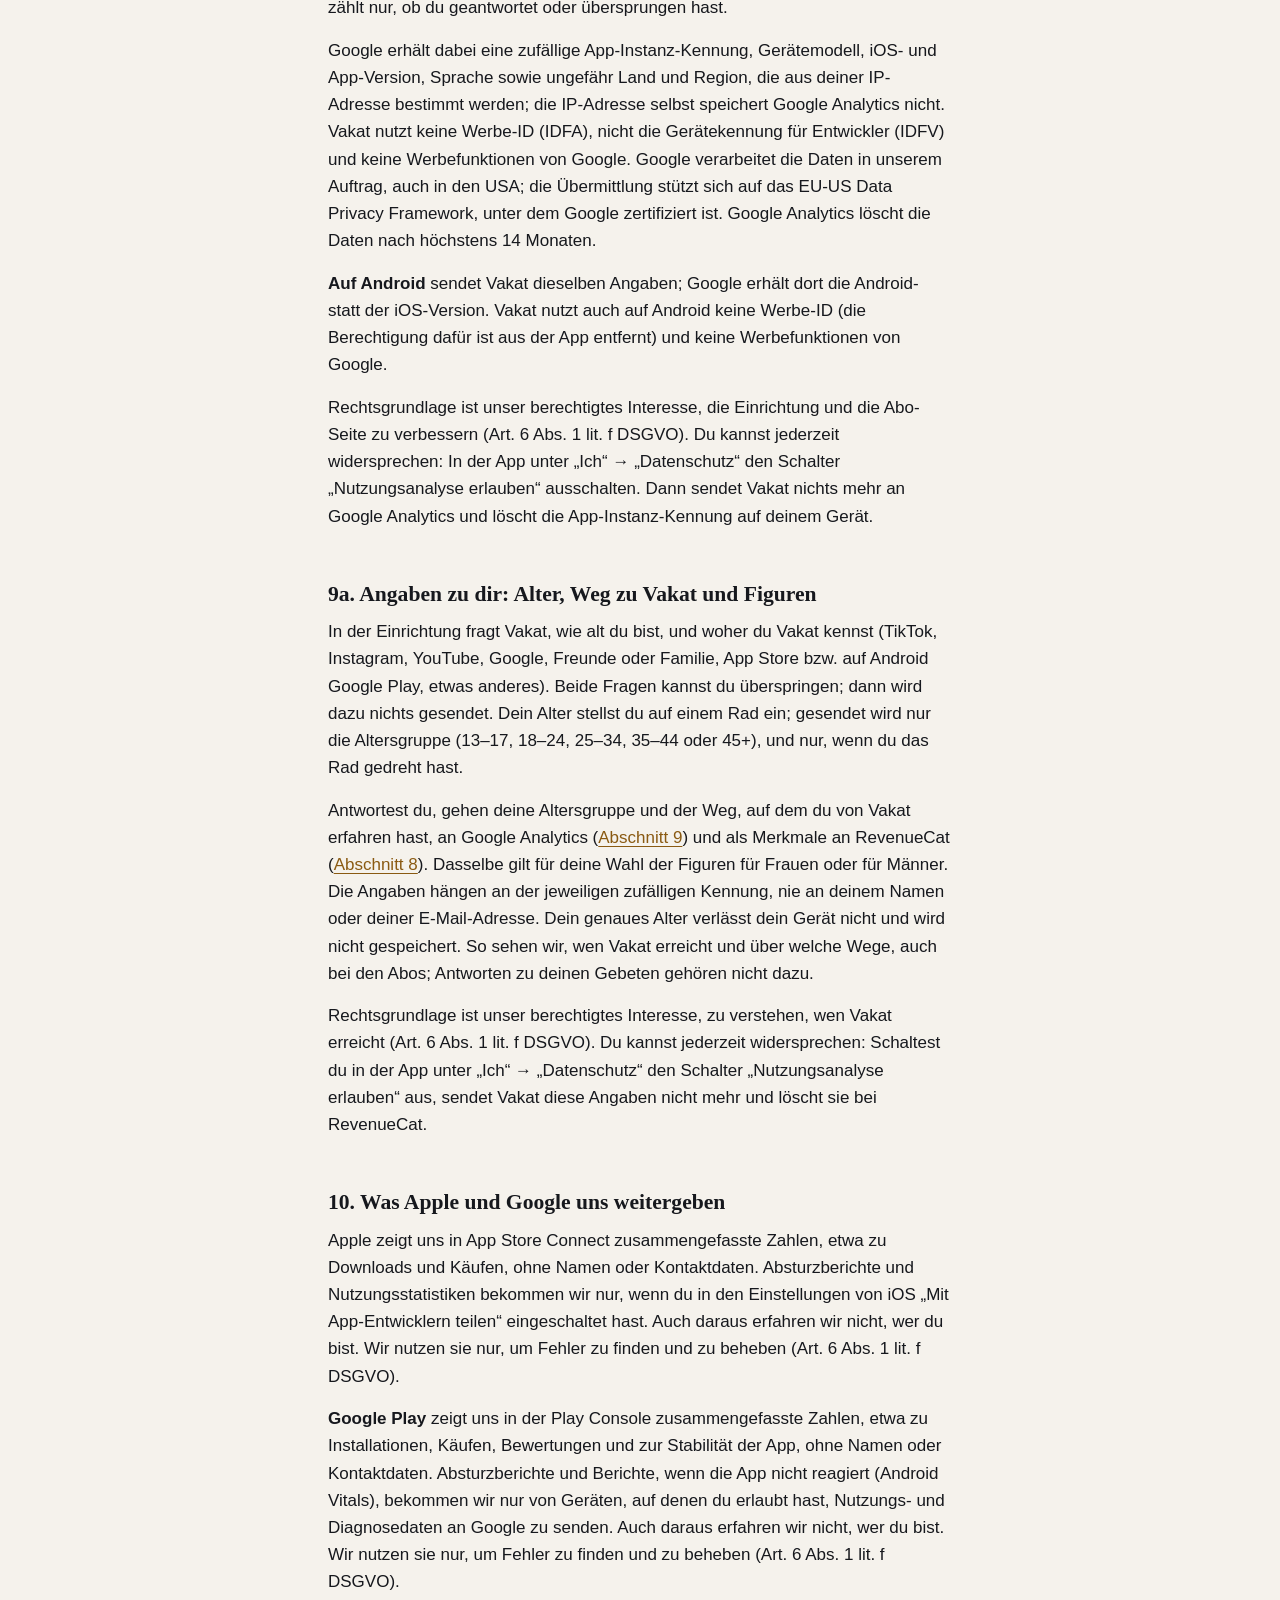
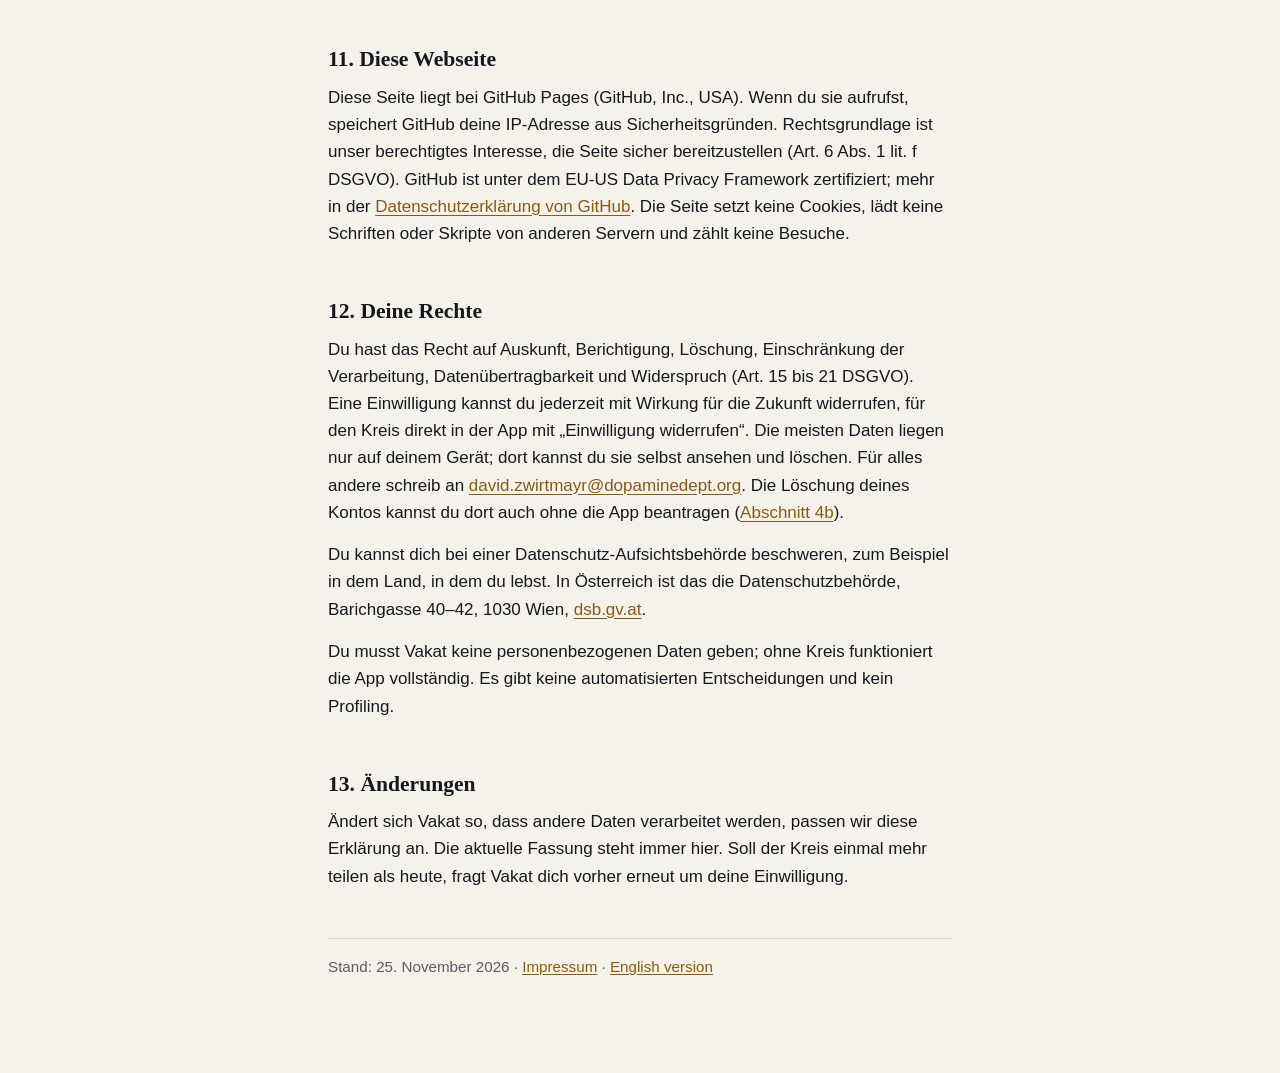
==== commit 8fd828bd: "Datenschutz 8: Test mit und ohne Testphase (Jahresabo), Stand 25.11.2026 Co-Authored-By: Claude Fabl" ====
--- a/datenschutz/index.html
+++ b/datenschutz/index.html
@@ -23,7 +23,7 @@
 
 <main>
 <h1>Datenschutz&shy;erklärung</h1>
-<p class="meta">für die App Vakat auf iPhone und Android · Stand: 22. November 2026</p>
+<p class="meta">für die App Vakat auf iPhone und Android · Stand: 25. November 2026</p>
 
 <section class="summary" aria-labelledby="kurz">
   <h2 id="kurz">Kurz gesagt</h2>
@@ -169,6 +169,7 @@
   <li>wenn du sie in der Einrichtung angibst: deine Altersgruppe, woher du Vakat kennst und die gewählten Figuren (Frau oder Mann), siehe <a href="#angaben">Abschnitt 9a</a></li>
 </ul>
 <p>Verlängerungen, Kündigungen und Erstattungen meldet Apple auch direkt an RevenueCat (App Store Server Notifications), auch für Abos, die vor dem Einbau von RevenueCat begonnen haben. Deine Gebete, Pausen, deinen Standort, den Kreis und die Werbe-ID erhält RevenueCat nie; außer den drei Angaben aus <a href="#angaben">Abschnitt 9a</a> setzt Vakat bei RevenueCat keine Merkmale. RevenueCat verarbeitet die Daten in unserem Auftrag in den USA; die Übermittlung ist durch Standardvertragsklauseln abgesichert. Kaufdaten bewahren wir so lange auf, wie es für die Auswertung und steuerliche Pflichten nötig ist. Rechtsgrundlage ist unser berechtigtes Interesse, unsere Abos auszuwerten (Art. 6 Abs. 1 lit. f DSGVO). Du kannst dem jederzeit per E-Mail widersprechen (<a href="#rechte">Abschnitt 12</a>). Es gilt außerdem die <a href="https://www.revenuecat.com/privacy">Datenschutzerklärung von RevenueCat</a>.</p>
+<p id="abo-test"><strong>Test mit und ohne Testphase:</strong> Neue Nutzer der iPhone-App sehen das Jahresabo zufällig mit oder ohne Testphase. Das teilt RevenueCat der zufälligen Kennung zu, damit wir sehen, welches Angebot besser passt; in der Auswertung steht je Gruppe, wie viele Abos es gibt. Preis und Bedingungen stehen immer vor dem Kauf auf der Abo-Seite.</p>
 <p><strong>RevenueCat auf Android:</strong> RevenueCat erhält dort dieselben Angaben aus Google Play: deine Käufe und Abos bei Google Play mit dem Kaufnachweis, den Google Play für jeden Kauf vergibt, das Land deines Google-Play-Kontos, Gerätemodell, Android- und App-Version sowie deine IP-Adresse. Verlängerungen, Kündigungen und Erstattungen meldet Google direkt an RevenueCat (Echtzeit-Entwicklerbenachrichtigungen). Das automatische Sammeln von Geräte-Kennungen in RevenueCat ist ausgeschaltet; die Werbe-ID erhält RevenueCat nie.</p>
 <p id="angebote"><strong>Comeback-Preis:</strong> Hast du dein Abo gekündigt oder ist es abgelaufen, kann Vakat dir einen günstigeren Preis für das erste Jahr zeigen. Ob das geht, liest Vakat auf deinem Gerät aus deinem Abo bei Apple; bei Apples eigenem Rückkehr-Angebot (Win-back) entscheidet Apple, wer es bekommt. Welche Angebote du schon gesehen oder genutzt hast, merkt sich Vakat nur auf deinem Gerät, auch im Schlüsselbund, damit ein Angebot nach dem Neuinstallieren nicht von vorn beginnt. An die Nutzungsanalyse (<a href="#analyse">Abschnitt 9</a>) geht davon nichts; einen Kauf zu einem Comeback-Preis erhält RevenueCat wie jeden anderen Kauf. Mitteilungen zu Angeboten kommen nur, wenn du sie in der App unter „Ich“ → „Vakat Plus“ einschaltest; sie sind lokal und ohne Server. Auf Android liest Vakat aus deinem Abo bei Google Play, ob ein Comeback-Preis möglich ist; ein Rückkehr-Angebot wie das von Apple gibt es dort nicht. Welche Angebote du gesehen hast und welches Abo du zuletzt hattest, merkt sich Vakat auf Android nur im Speicher der App, ohne Schlüsselbund; nach dem Neuinstallieren beginnt es von vorn.</p>
 <!-- Erst einfügen, wenn der Signatur-Server läuft (Comeback.signingURL gesetzt), wie „Angebote: Signatur“ in PrivacyView:
@@ -212,7 +213,7 @@
 </main>
 
 <footer>
-  <p>Stand: 22. November 2026 · <a href="https://dopaminedept.org/impressum">Impressum</a> · <a href="../privacy/" hreflang="en" lang="en">English version</a></p>
+  <p>Stand: 25. November 2026 · <a href="https://dopaminedept.org/impressum">Impressum</a> · <a href="../privacy/" hreflang="en" lang="en">English version</a></p>
 </footer>
 
 </div>
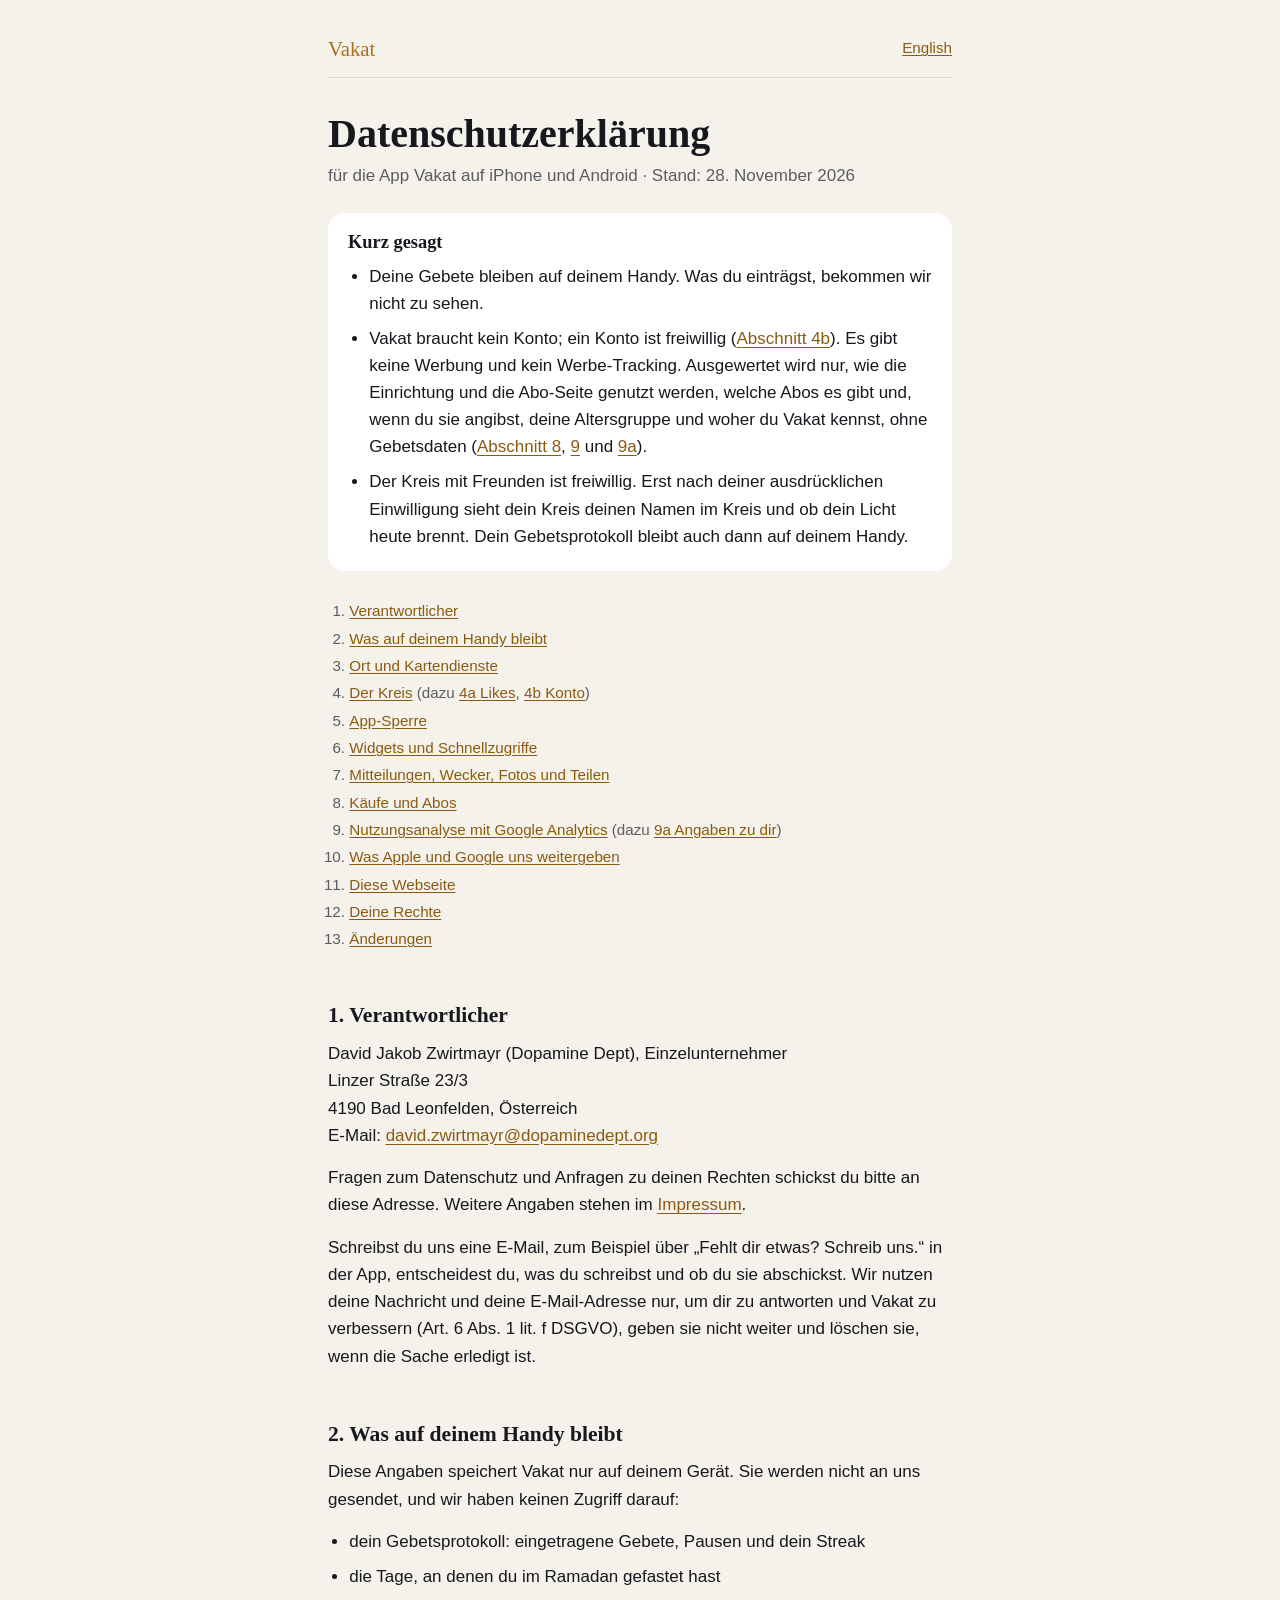
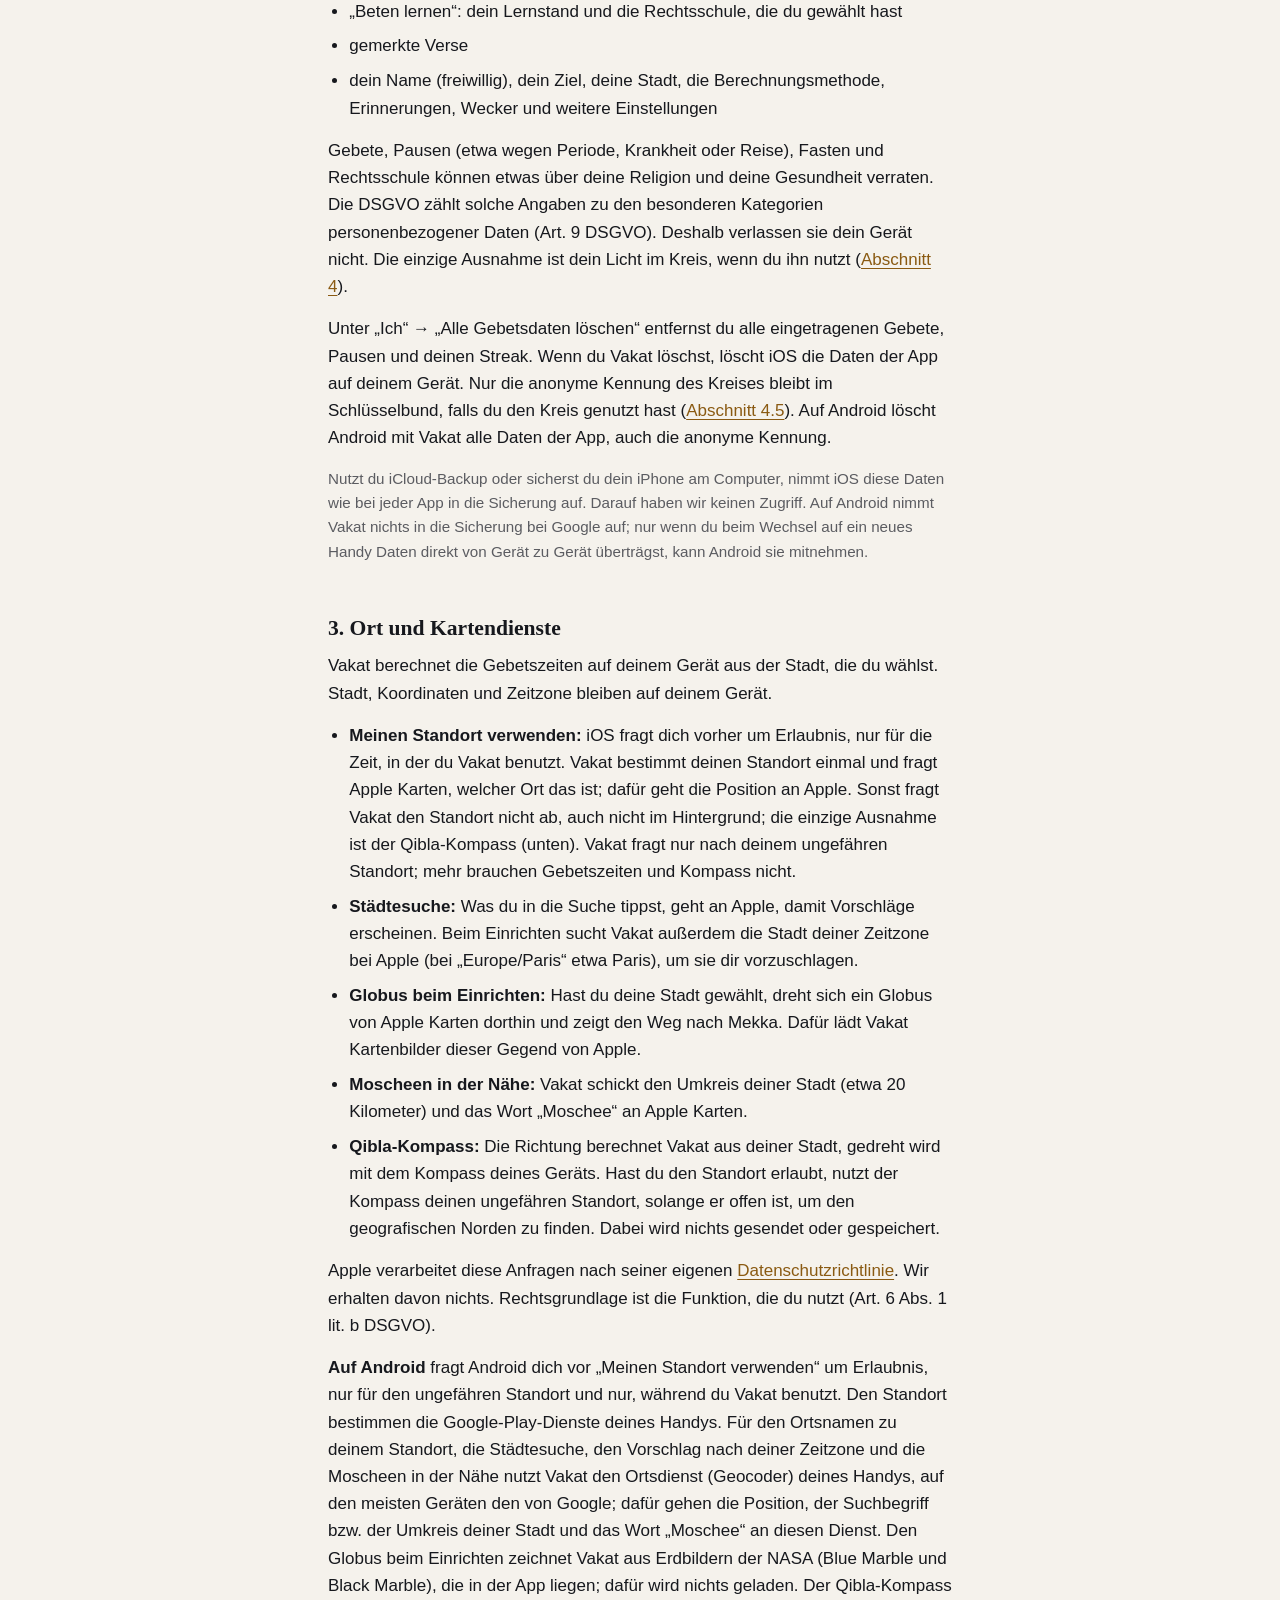
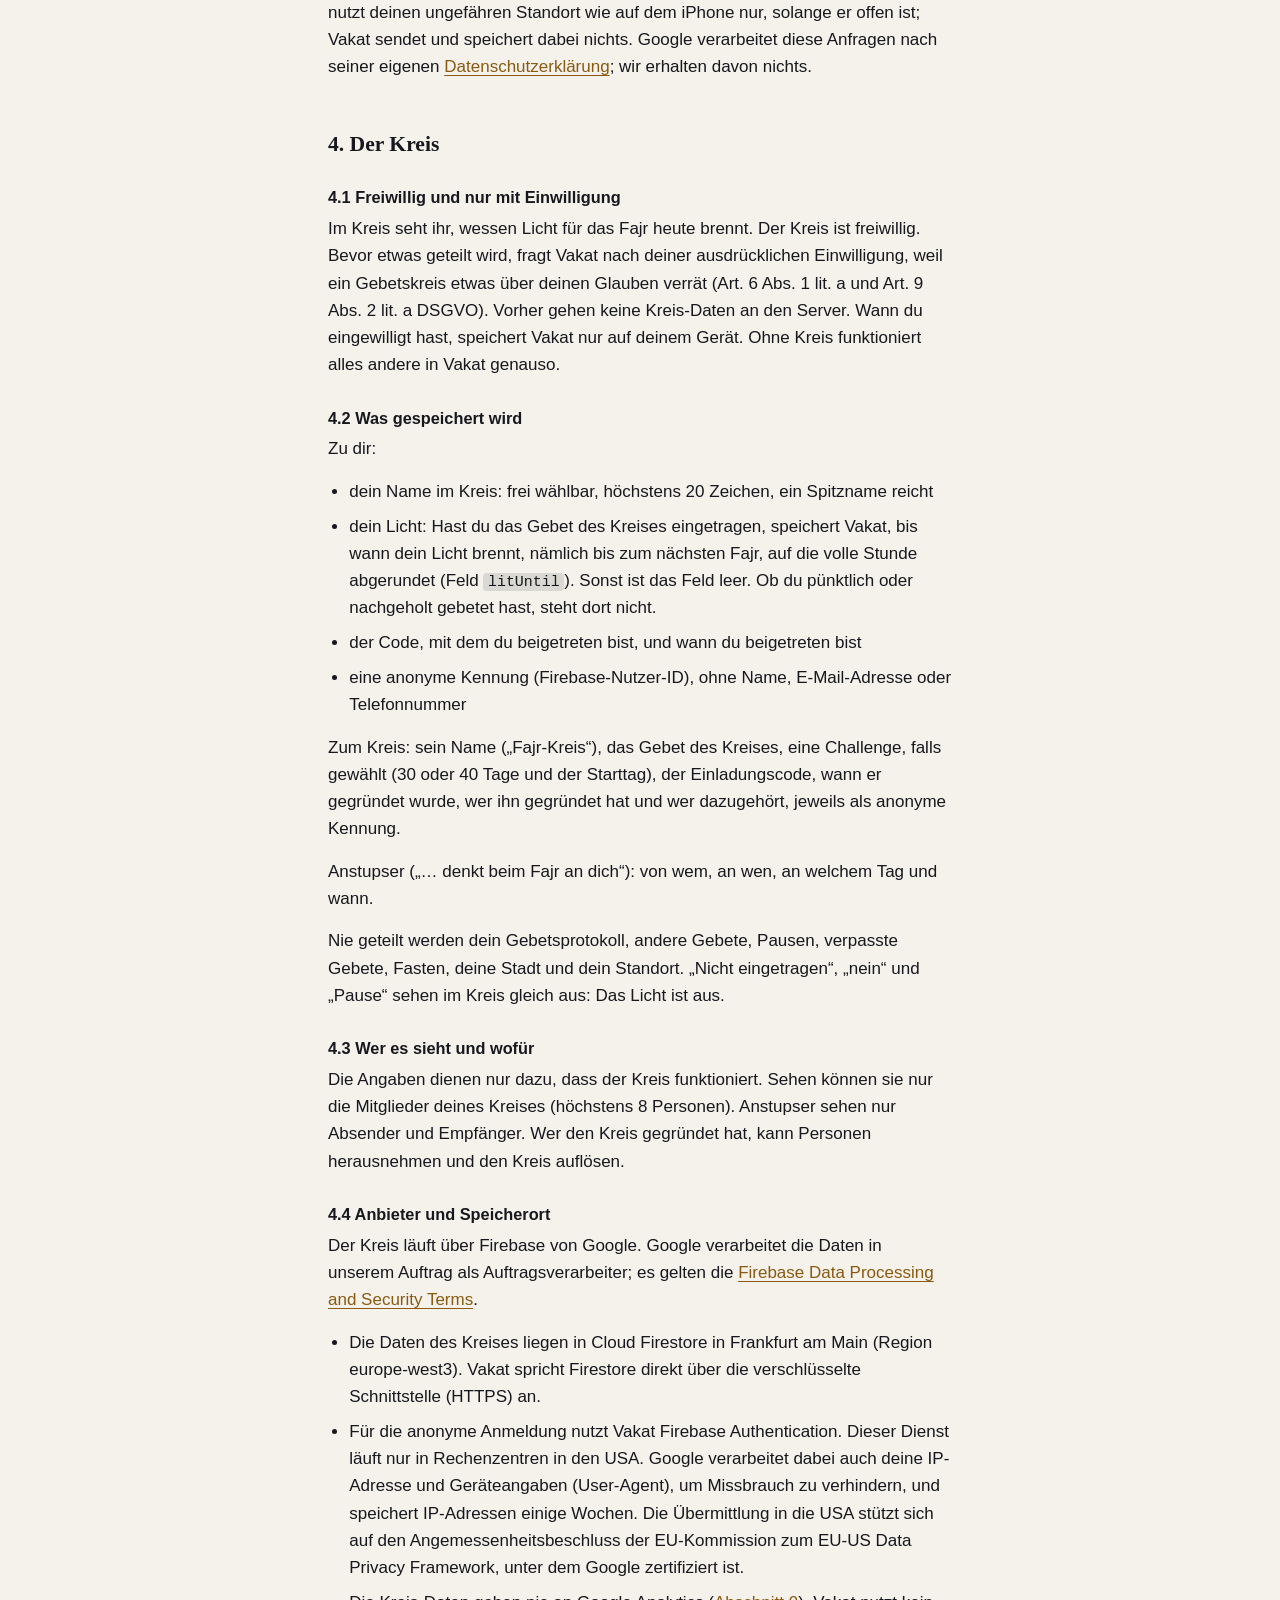
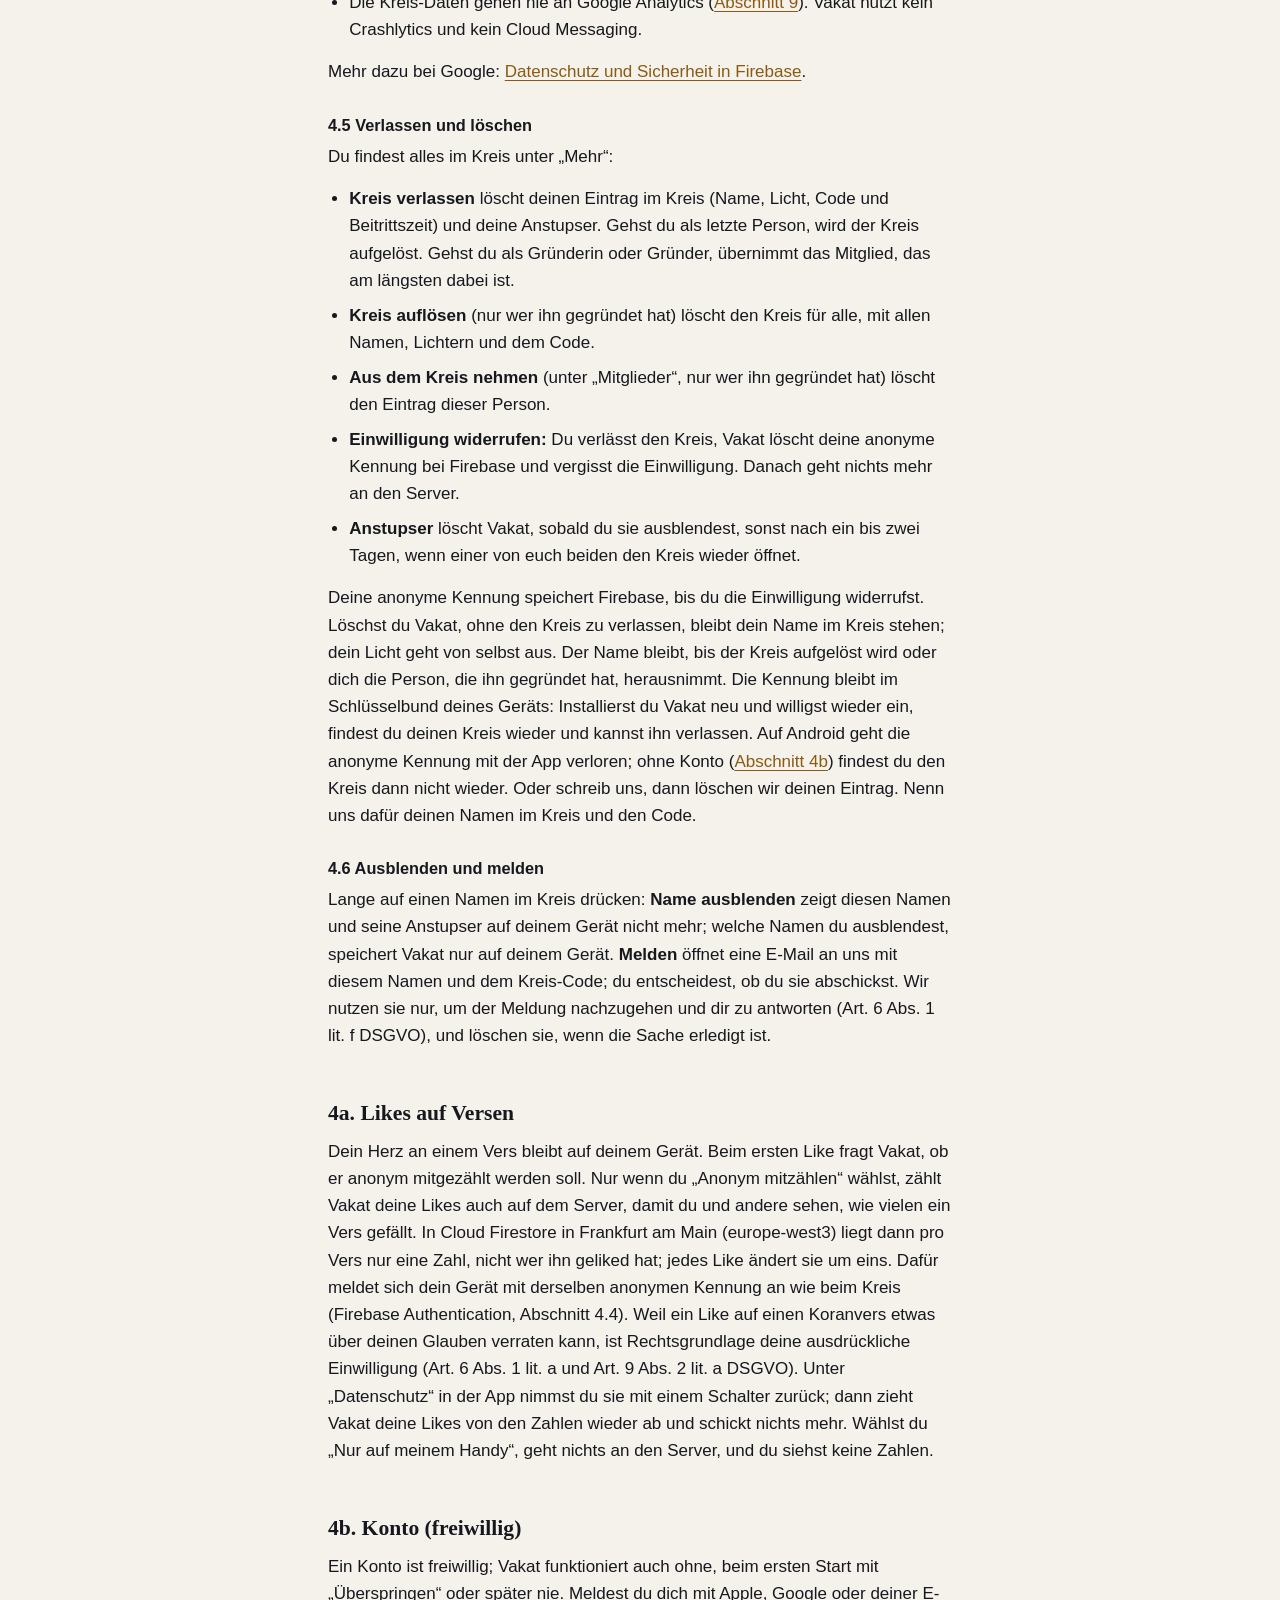
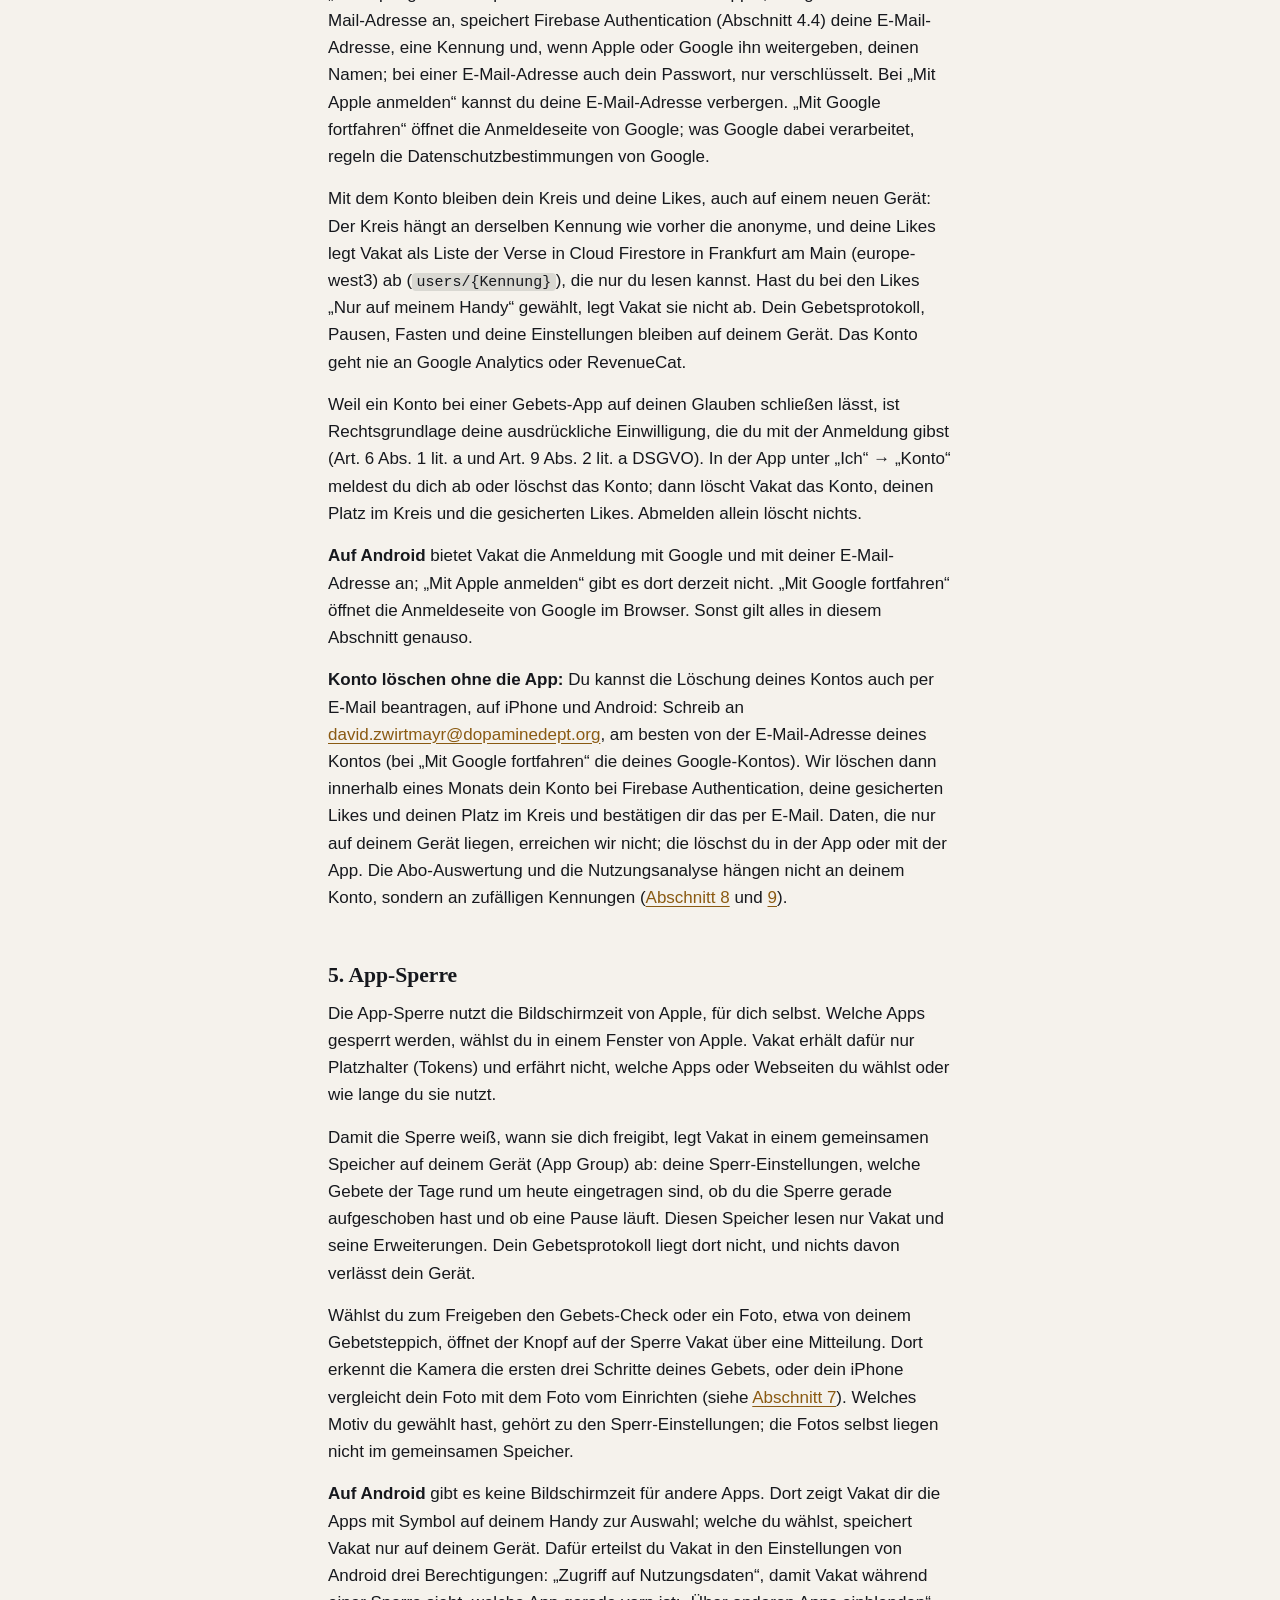
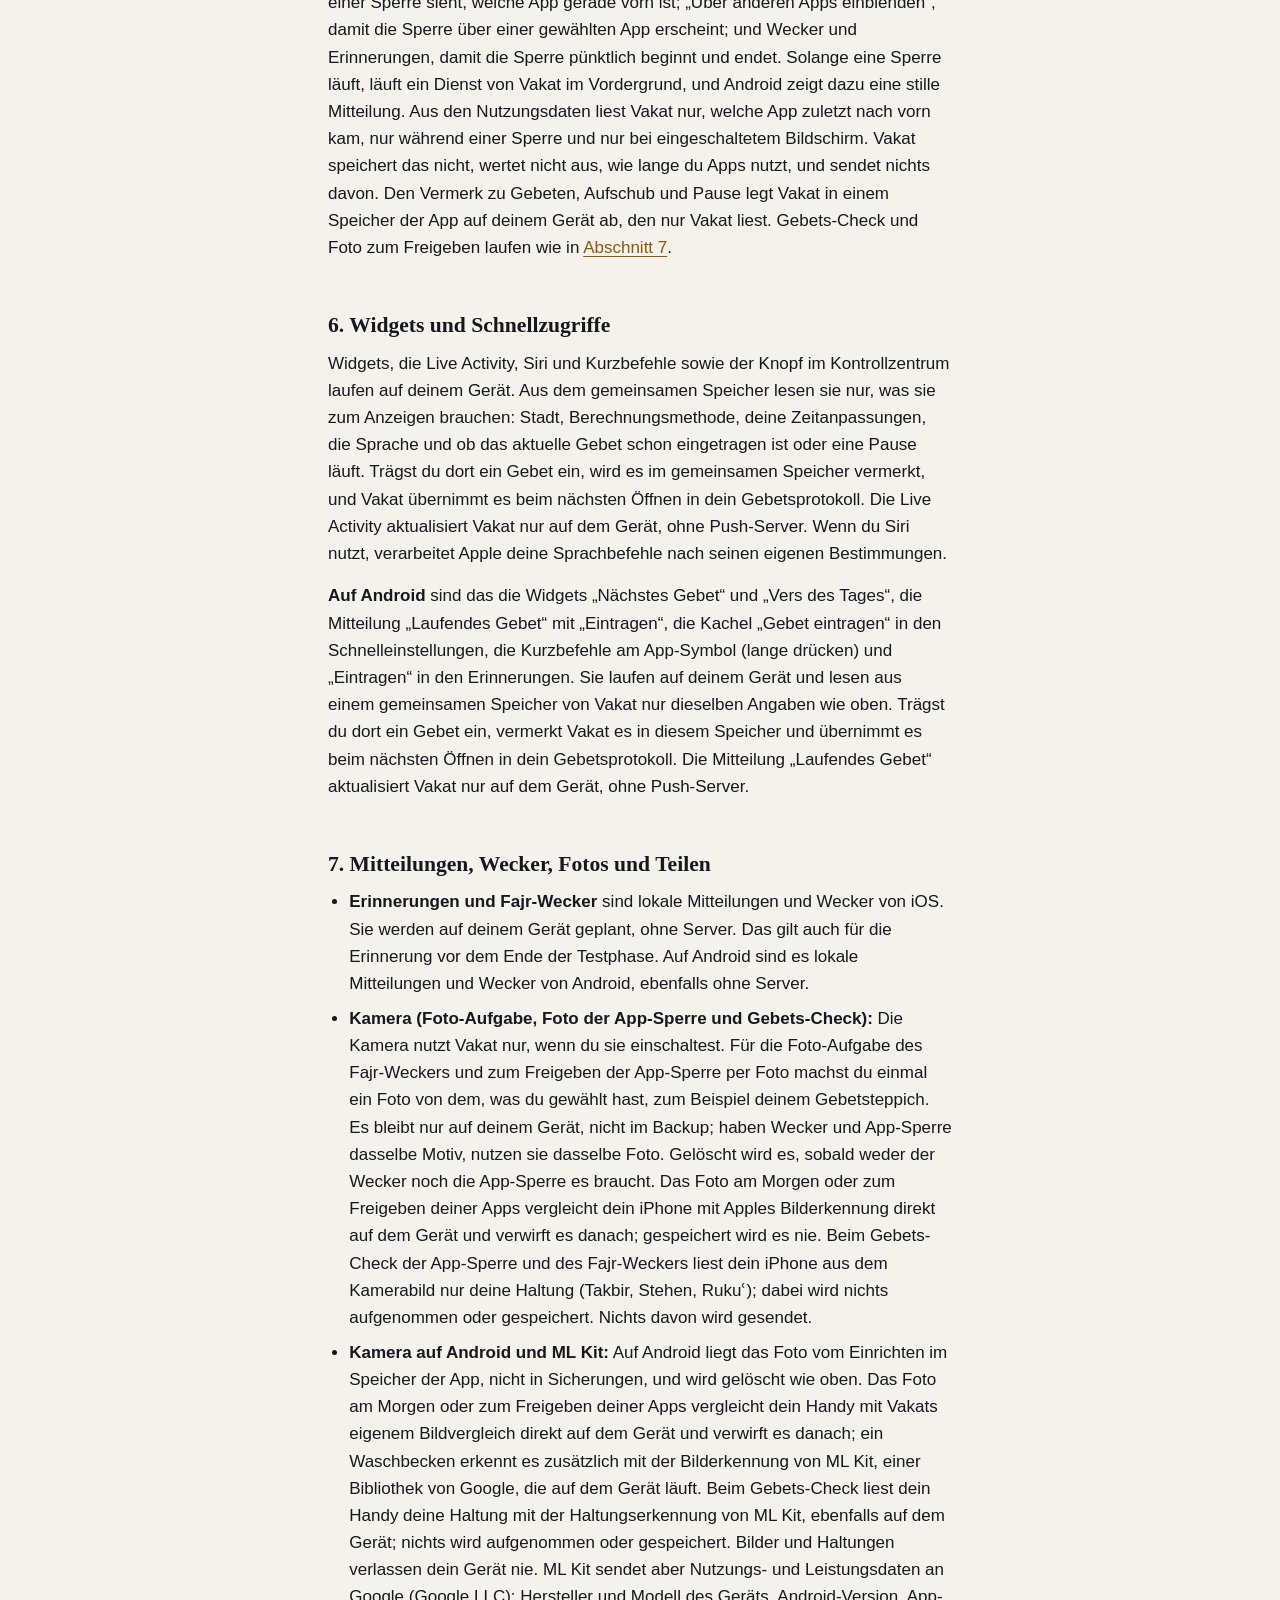
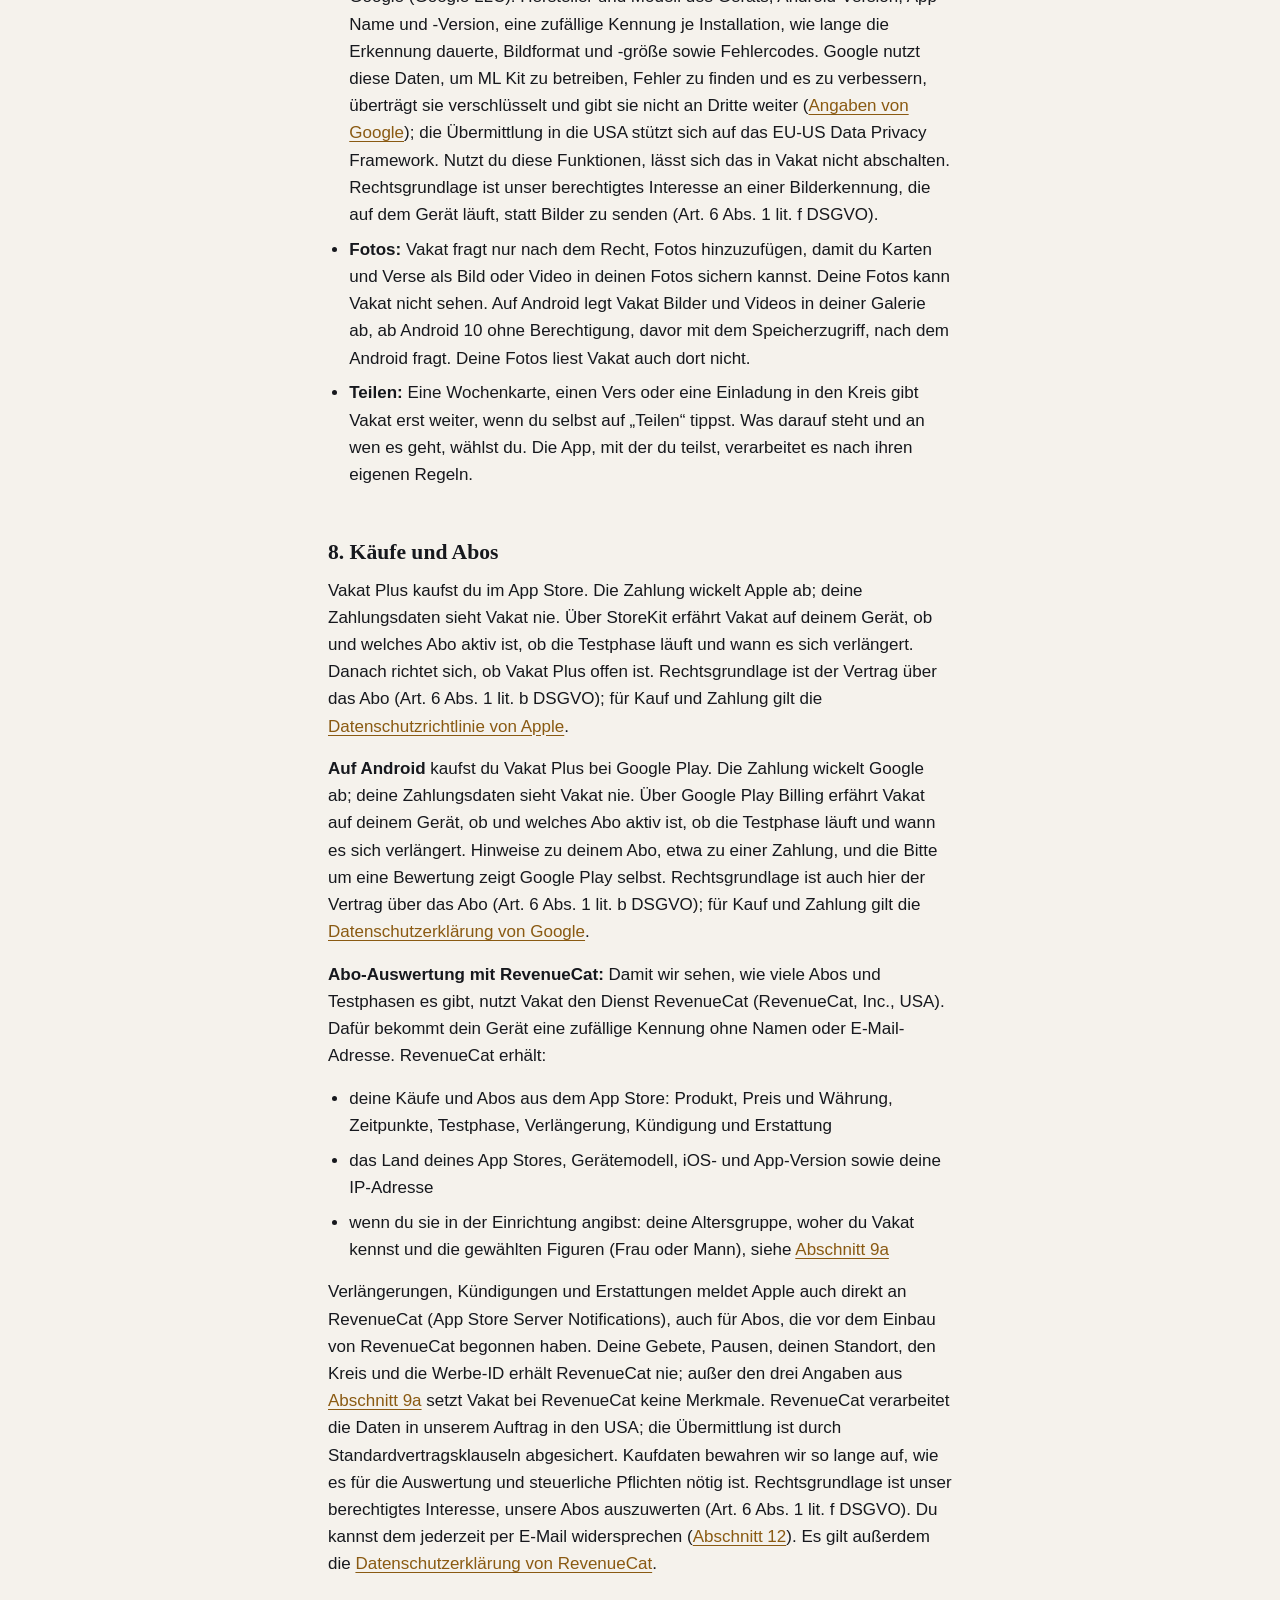
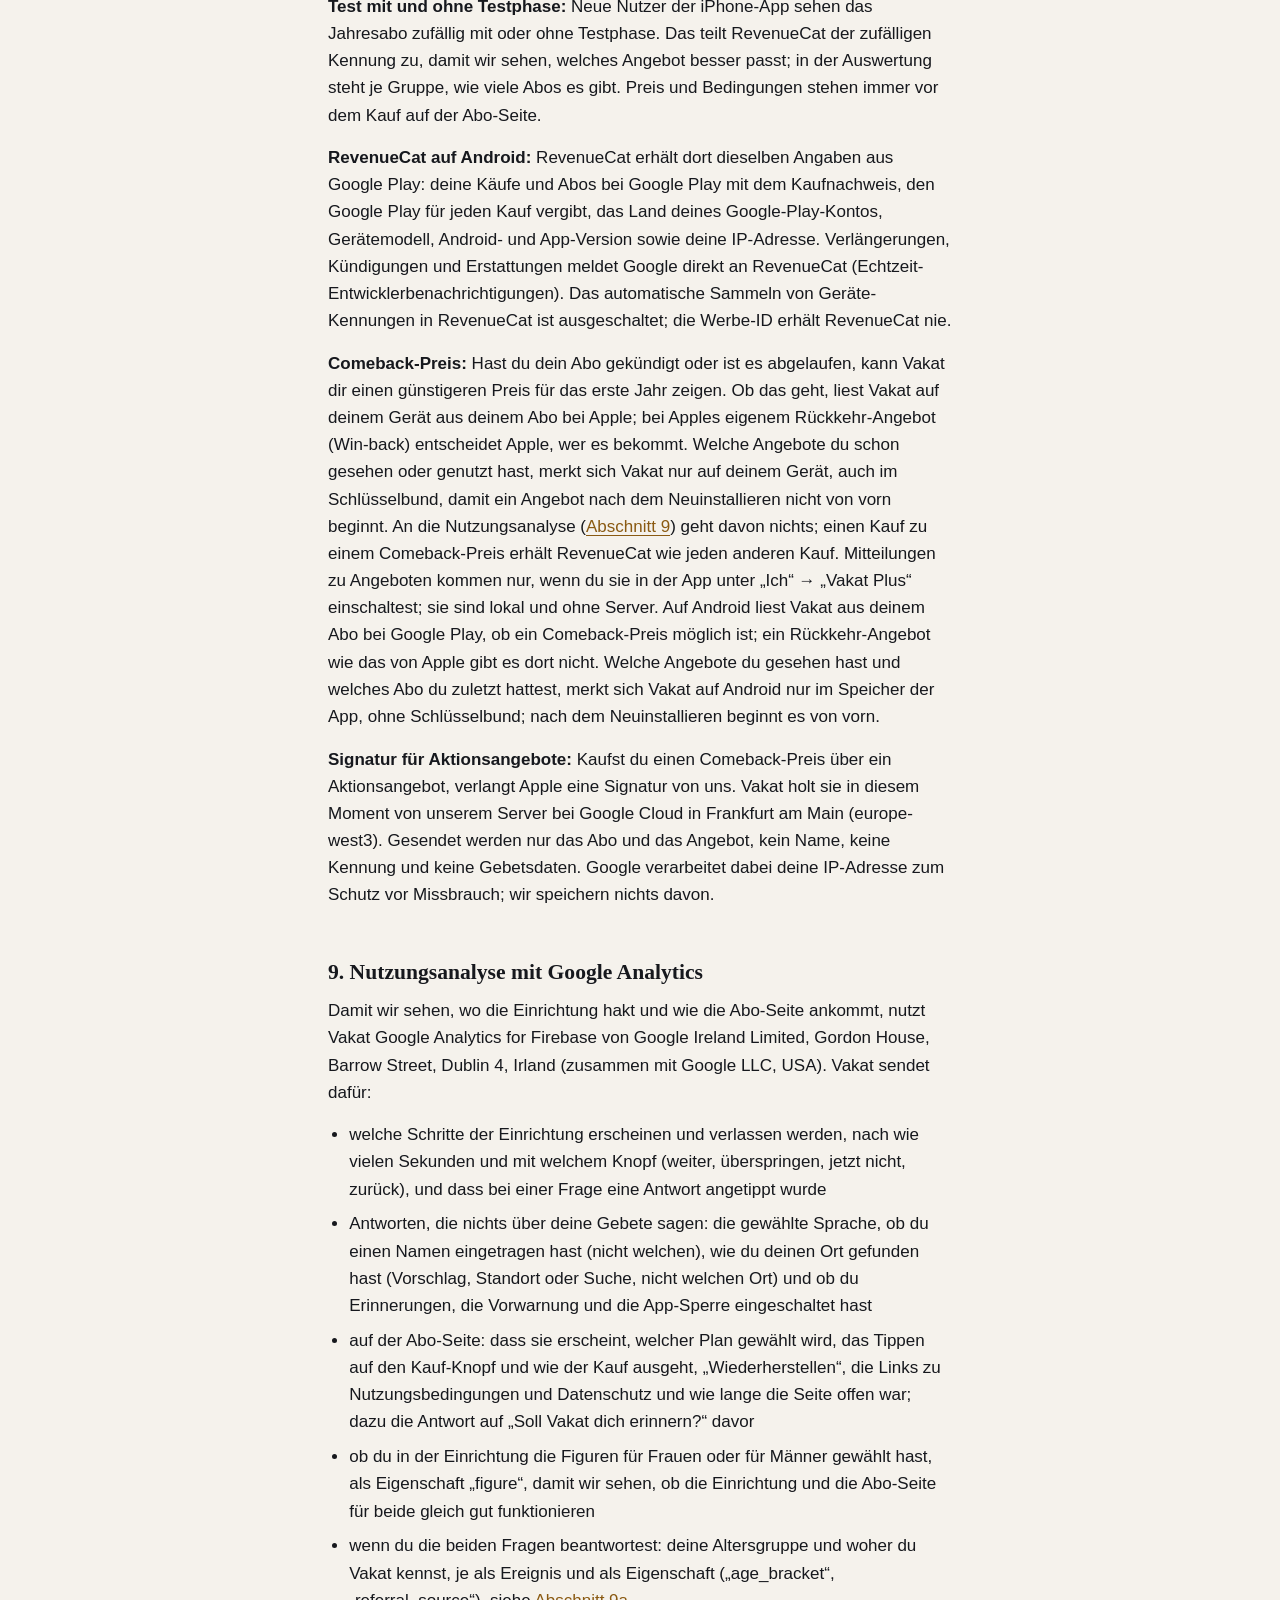
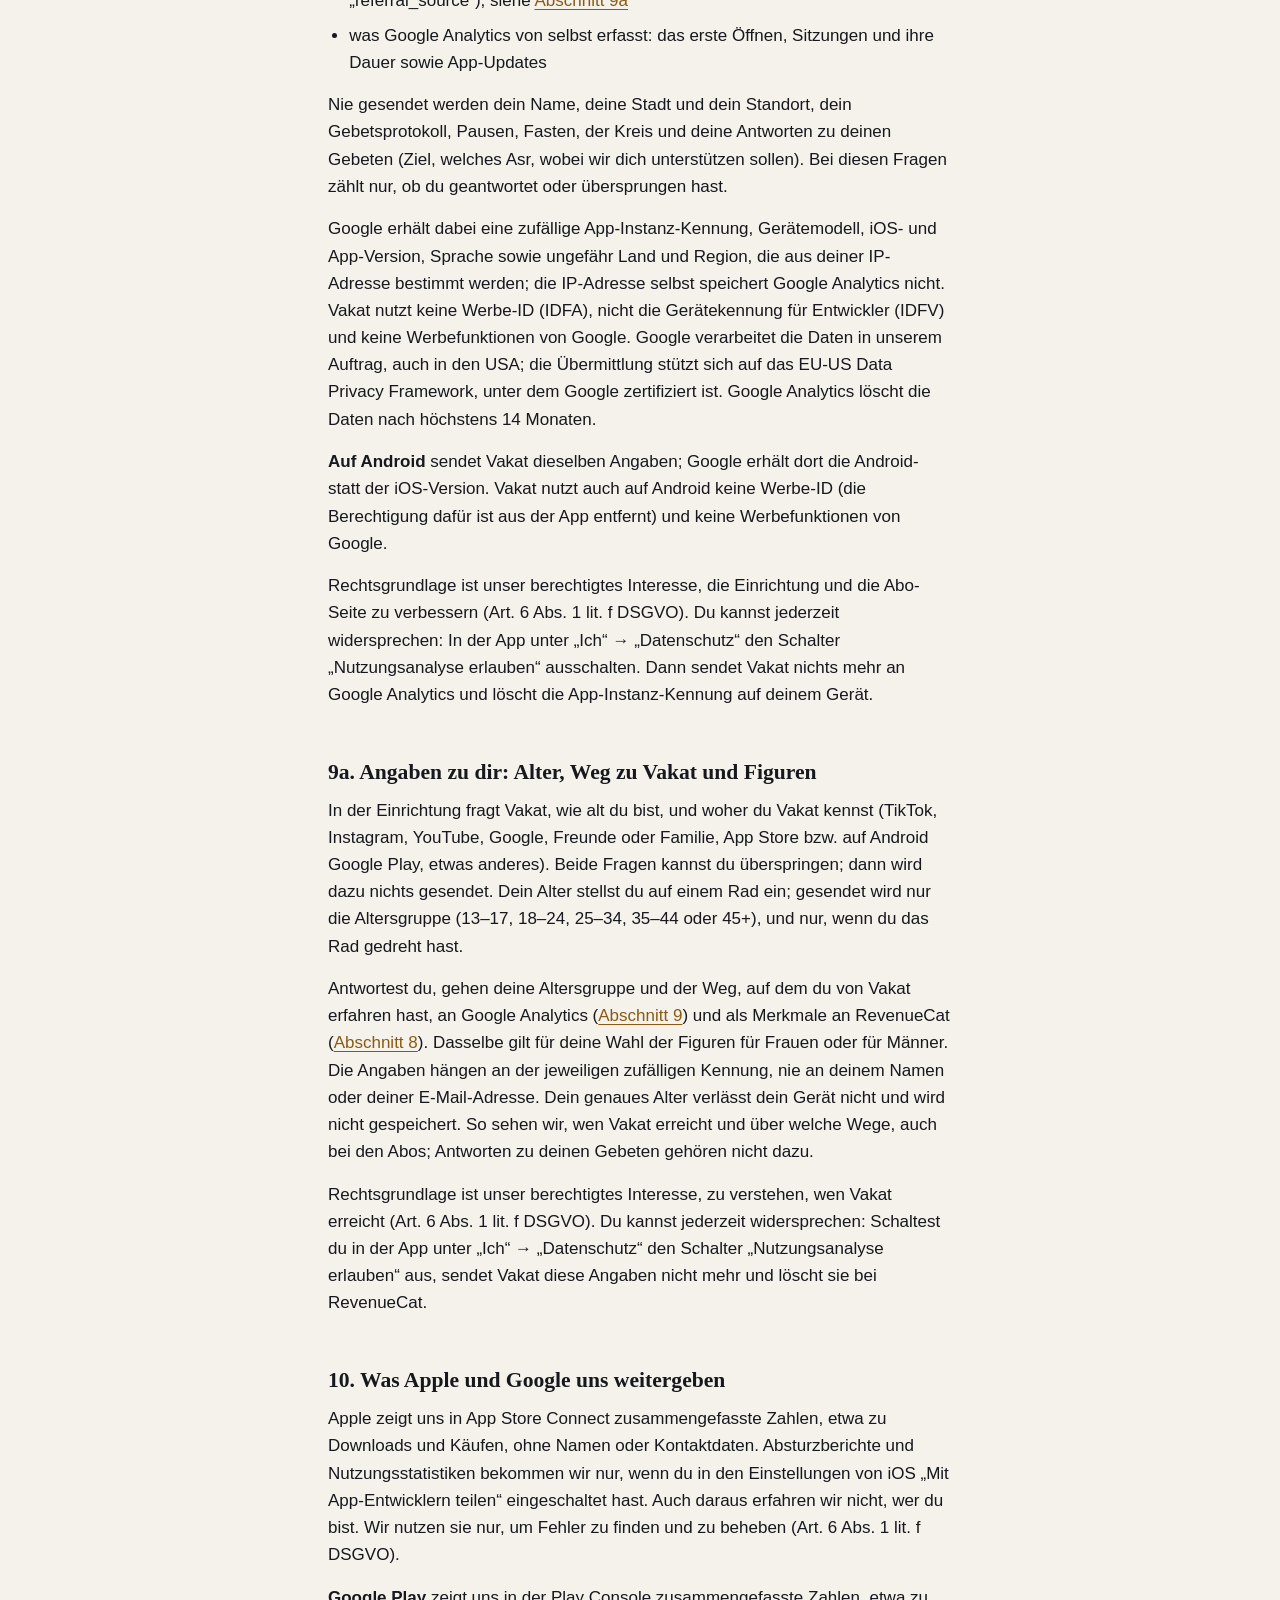
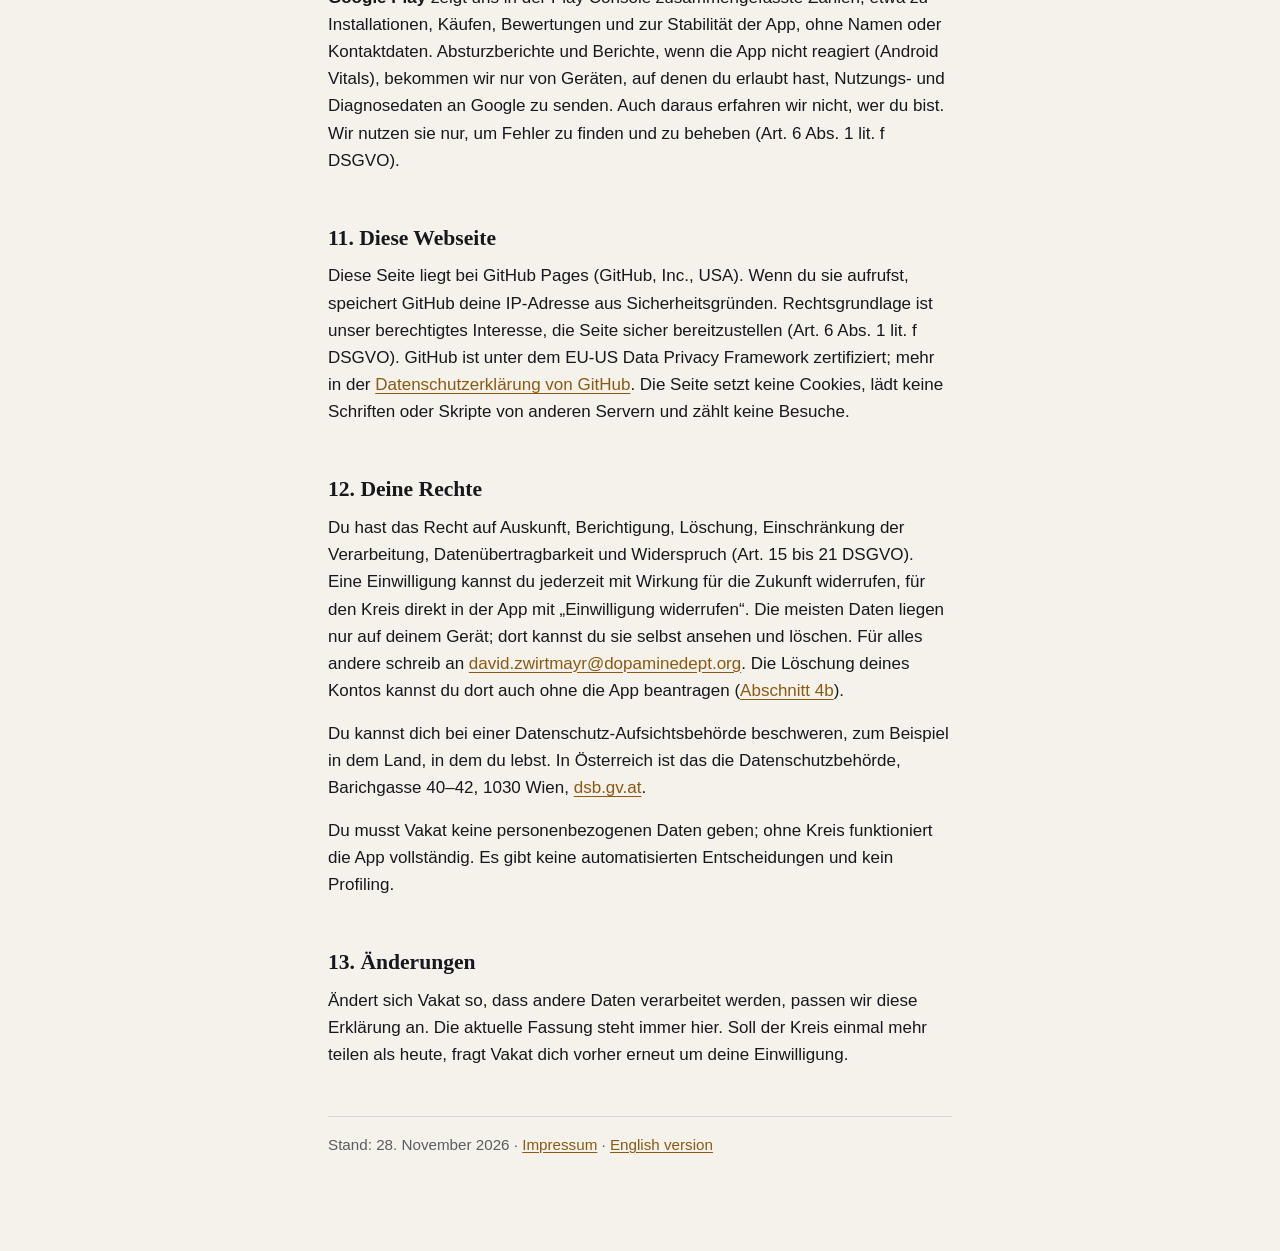
==== commit db3ef229: "Datenschutz 8: Signatur für Aktionsangebote (Comeback-Preis), Stand 28.11.2026 Co-Authored-By: Claud" ====
--- a/datenschutz/index.html
+++ b/datenschutz/index.html
@@ -23,7 +23,7 @@
 
 <main>
 <h1>Datenschutz&shy;erklärung</h1>
-<p class="meta">für die App Vakat auf iPhone und Android · Stand: 25. November 2026</p>
+<p class="meta">für die App Vakat auf iPhone und Android · Stand: 28. November 2026</p>
 
 <section class="summary" aria-labelledby="kurz">
   <h2 id="kurz">Kurz gesagt</h2>
@@ -172,9 +172,7 @@
 <p id="abo-test"><strong>Test mit und ohne Testphase:</strong> Neue Nutzer der iPhone-App sehen das Jahresabo zufällig mit oder ohne Testphase. Das teilt RevenueCat der zufälligen Kennung zu, damit wir sehen, welches Angebot besser passt; in der Auswertung steht je Gruppe, wie viele Abos es gibt. Preis und Bedingungen stehen immer vor dem Kauf auf der Abo-Seite.</p>
 <p><strong>RevenueCat auf Android:</strong> RevenueCat erhält dort dieselben Angaben aus Google Play: deine Käufe und Abos bei Google Play mit dem Kaufnachweis, den Google Play für jeden Kauf vergibt, das Land deines Google-Play-Kontos, Gerätemodell, Android- und App-Version sowie deine IP-Adresse. Verlängerungen, Kündigungen und Erstattungen meldet Google direkt an RevenueCat (Echtzeit-Entwicklerbenachrichtigungen). Das automatische Sammeln von Geräte-Kennungen in RevenueCat ist ausgeschaltet; die Werbe-ID erhält RevenueCat nie.</p>
 <p id="angebote"><strong>Comeback-Preis:</strong> Hast du dein Abo gekündigt oder ist es abgelaufen, kann Vakat dir einen günstigeren Preis für das erste Jahr zeigen. Ob das geht, liest Vakat auf deinem Gerät aus deinem Abo bei Apple; bei Apples eigenem Rückkehr-Angebot (Win-back) entscheidet Apple, wer es bekommt. Welche Angebote du schon gesehen oder genutzt hast, merkt sich Vakat nur auf deinem Gerät, auch im Schlüsselbund, damit ein Angebot nach dem Neuinstallieren nicht von vorn beginnt. An die Nutzungsanalyse (<a href="#analyse">Abschnitt 9</a>) geht davon nichts; einen Kauf zu einem Comeback-Preis erhält RevenueCat wie jeden anderen Kauf. Mitteilungen zu Angeboten kommen nur, wenn du sie in der App unter „Ich“ → „Vakat Plus“ einschaltest; sie sind lokal und ohne Server. Auf Android liest Vakat aus deinem Abo bei Google Play, ob ein Comeback-Preis möglich ist; ein Rückkehr-Angebot wie das von Apple gibt es dort nicht. Welche Angebote du gesehen hast und welches Abo du zuletzt hattest, merkt sich Vakat auf Android nur im Speicher der App, ohne Schlüsselbund; nach dem Neuinstallieren beginnt es von vorn.</p>
-<!-- Erst einfügen, wenn der Signatur-Server läuft (Comeback.signingURL gesetzt), wie „Angebote: Signatur“ in PrivacyView:
 <p><strong>Signatur für Aktionsangebote:</strong> Kaufst du einen Comeback-Preis über ein Aktionsangebot, verlangt Apple eine Signatur von uns. Vakat holt sie in diesem Moment von unserem Server bei Google Cloud in Frankfurt am Main (europe-west3). Gesendet werden nur das Abo und das Angebot, kein Name, keine Kennung und keine Gebetsdaten. Google verarbeitet dabei deine IP-Adresse zum Schutz vor Missbrauch; wir speichern nichts davon.</p>
--->
 
 <h2 id="analyse">9. Nutzungsanalyse mit Google Analytics</h2>
 <p>Damit wir sehen, wo die Einrichtung hakt und wie die Abo-Seite ankommt, nutzt Vakat Google Analytics for Firebase von Google Ireland Limited, Gordon House, Barrow Street, Dublin 4, Irland (zusammen mit Google LLC, USA). Vakat sendet dafür:</p>
@@ -213,7 +211,7 @@
 </main>
 
 <footer>
-  <p>Stand: 25. November 2026 · <a href="https://dopaminedept.org/impressum">Impressum</a> · <a href="../privacy/" hreflang="en" lang="en">English version</a></p>
+  <p>Stand: 28. November 2026 · <a href="https://dopaminedept.org/impressum">Impressum</a> · <a href="../privacy/" hreflang="en" lang="en">English version</a></p>
 </footer>
 
 </div>
